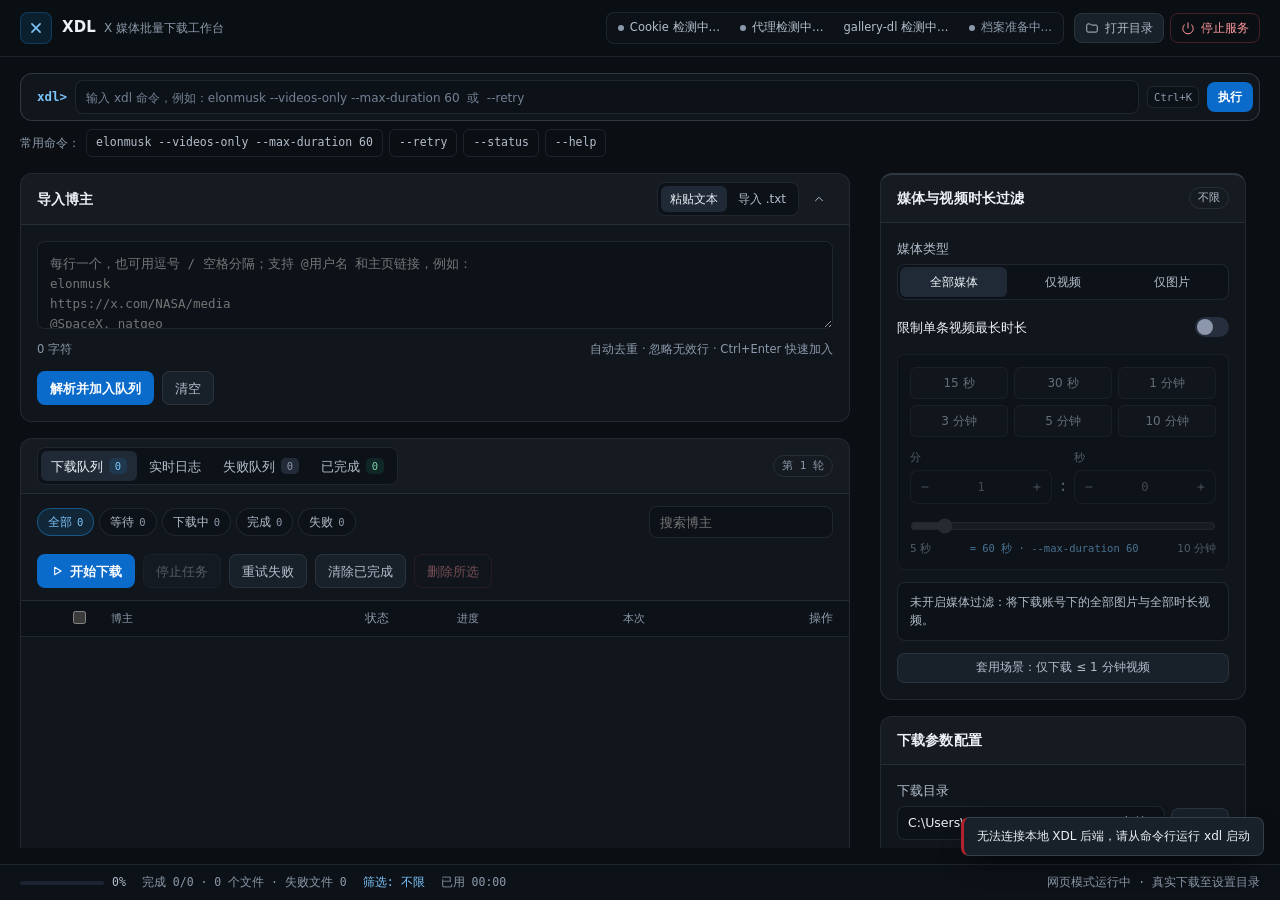
==== xdl-gui/index.html @ 2965a8b3 "feat: initial XDL CLI and responsive Web workspace with video duration filter" ====
<!doctype html>
<html lang="zh-CN">
<head>
<meta charset="utf-8">
<meta name="viewport" content="width=device-width, initial-scale=1, viewport-fit=cover">
<meta name="theme-color" content="#090b0f">
<title>XDL · X 媒体批量下载工作台</title>
<link rel="icon" href="data:image/svg+xml,%3Csvg xmlns='http://www.w3.org/2000/svg' viewBox='0 0 32 32'%3E%3Crect width='32' height='32' rx='7' fill='%23090b0f'/%3E%3Cpath d='M8 8l16 16M24 8L8 24' stroke='%231d9bf0' stroke-width='4' stroke-linecap='round'/%3E%3C/svg%3E">
<link rel="stylesheet" href="styles.css">
</head>
<body data-mobile-tab="queue">
<a class="skip-link" href="#workspace-main">跳到主工作区</a>

<div class="app" id="app">

  <!-- 1. Top Web App Bar -->
  <header class="topbar">
    <div class="tb-brand">
      <span class="appmark" aria-hidden="true">
        <svg viewBox="0 0 24 24" width="14" height="14"><path d="M5 5l14 14M19 5L5 19" stroke="currentColor" stroke-width="2.8" stroke-linecap="round"/></svg>
      </span>
      <div class="tb-titles">
        <span class="tb-title">XDL</span>
        <span class="tb-sub">X 媒体批量下载工作台</span>
      </div>
      <button class="urlchip" id="server-url-chip" type="button" title="点击复制访问地址">
        <span class="dot dot-ok" aria-hidden="true"></span>
        <span id="server-url-text">127.0.0.1:8765</span>
      </button>
    </div>

    <div class="tb-status">
      <div class="envchips" aria-label="运行环境状态">
        <span class="envchip" id="env-cookies"><i class="dot" aria-hidden="true"></i><span id="env-cookies-text">Cookie 检测中…</span></span>
        <span class="envchip" id="env-proxy"><i class="dot" aria-hidden="true"></i><span id="env-proxy-text">代理检测中…</span></span>
        <span class="envchip" id="env-gdl">gallery-dl 检测中…</span>
        <span class="envchip dim" id="env-store"><i class="dot" aria-hidden="true"></i><span id="env-store-text">档案准备中…</span></span>
        <button class="envchip envchip-filter hidden" id="env-filter" type="button" title="点击跳转到媒体与视频时长过滤设置">
          <svg viewBox="0 0 24 24" width="12" height="12" fill="none" stroke="currentColor" stroke-width="2" stroke-linecap="round" stroke-linejoin="round" aria-hidden="true"><polygon points="22 3 2 3 10 12.46 10 19 14 21 14 12.46 22 3"/></svg>
          <span id="env-filter-text"></span>
        </button>
      </div>
      <div class="tb-actions">
        <button class="btn ghost btn-sm" id="btn-open-root" type="button" title="在资源管理器中打开下载目录">
          <svg viewBox="0 0 24 24" width="14" height="14" fill="none" stroke="currentColor" stroke-width="1.7" stroke-linecap="round" stroke-linejoin="round" aria-hidden="true"><path d="M3 7a2 2 0 0 1 2-2h4l2 2h8a2 2 0 0 1 2 2v8a2 2 0 0 1-2 2H5a2 2 0 0 1-2-2z"/></svg>
          <span>打开目录</span>
        </button>
        <button class="btn danger-ghost btn-sm" id="btn-stop-service" type="button" title="安全停止本地 XDL 网页服务">
          <svg viewBox="0 0 24 24" width="14" height="14" fill="none" stroke="currentColor" stroke-width="1.7" stroke-linecap="round" aria-hidden="true"><path d="M12 3v9"/><path d="M18.4 6.6a9 9 0 1 1-12.8 0"/></svg>
          <span>停止服务</span>
        </button>
      </div>
    </div>
  </header>

  <!-- 2. Interactive Web CMD Command Bar -->
  <section class="cmdbar" aria-label="命令行控制台">
    <form class="cmdbar-form" id="cmd-form" autocomplete="off">
      <label class="cmd-prompt" for="cmd-input">xdl&gt;</label>
      <input
        id="cmd-input"
        type="text"
        spellcheck="false"
        placeholder="输入 xdl 命令，例如：elonmusk --videos-only --max-duration 60  或  --retry"
        aria-label="输入 xdl 命令（按 Ctrl+K 聚焦，上下方向键切换历史命令）"
      >
      <span class="cmd-kbd" aria-hidden="true">Ctrl+K</span>
      <button class="btn primary btn-sm" id="btn-cmd-run" type="submit">执行</button>
    </form>
    <div class="cmd-presets" aria-label="快捷命令">
      <span class="cmd-presets-label">常用命令：</span>
      <button class="cmd-chip" type="button" data-cmd="elonmusk --videos-only --max-duration 60">elonmusk --videos-only --max-duration 60</button>
      <button class="cmd-chip" type="button" data-cmd="--retry">--retry</button>
      <button class="cmd-chip" type="button" data-cmd="--status">--status</button>
      <button class="cmd-chip" type="button" data-cmd="--help">--help</button>
    </div>
  </section>

  <!-- 3. Main Responsive Workspace -->
  <main class="workspace" id="workspace-main">
    <div class="workspace-main">

      <!-- Batch Account Importer -->
      <section class="panel import-panel" aria-labelledby="import-title">
        <div class="panel-head">
          <h2 id="import-title">导入博主</h2>
          <div class="head-tools">
            <div class="tabs" role="tablist" aria-label="导入方式">
              <button class="tab active" id="tab-paste" role="tab" aria-selected="true" type="button">粘贴文本</button>
              <button class="tab" id="tab-file" role="tab" aria-selected="false" type="button">导入 .txt</button>
            </div>
            <button class="iconbtn" id="btn-import-toggle" type="button" aria-expanded="true" aria-controls="import-body" title="收起导入区" aria-label="收起导入区">
              <svg id="import-toggle-icon" viewBox="0 0 24 24" width="14" height="14" fill="none" stroke="currentColor" stroke-width="1.7" stroke-linecap="round" stroke-linejoin="round" aria-hidden="true"><path d="M6 15l6-6 6 6"/></svg>
            </button>
          </div>
        </div>

        <div id="import-body">
          <div class="tabpane" id="pane-paste">
            <textarea id="paste-input" rows="3" spellcheck="false"
              placeholder="每行一个，也可用逗号 / 空格分隔；支持 @用户名 和主页链接，例如：&#10;elonmusk&#10;https://x.com/NASA/media&#10;@SpaceX, natgeo"></textarea>
            <div class="paste-meta">
              <span id="char-count">0 字符</span>
              <span class="hint">自动去重 · 忽略无效行 · Ctrl+Enter 快速加入</span>
            </div>
            <div class="parse-stats hidden" id="parse-stats" aria-live="polite"></div>
            <div class="btnrow">
              <button class="btn primary" id="btn-add" type="button">解析并加入队列</button>
              <button class="btn ghost" id="btn-clear-input" type="button">清空</button>
            </div>
          </div>

          <div class="tabpane hidden" id="pane-file">
            <label class="dropzone" id="dropzone" for="file-input">
              <svg viewBox="0 0 24 24" width="18" height="18" fill="none" stroke="currentColor" stroke-width="1.5" stroke-linecap="round" stroke-linejoin="round" aria-hidden="true"><path d="M14 3H7a2 2 0 0 0-2 2v14a2 2 0 0 0 2 2h10a2 2 0 0 0 2-2V8z"/><path d="M14 3v5h5"/><path d="M12 17v-6"/><path d="M9.5 13.5L12 11l2.5 2.5"/></svg>
              <span class="dz-title">拖入 .txt 文件，或点击选择</span>
              <span class="dz-sub">每行一个用户名 / 主页链接 · UTF-8 编码</span>
            </label>
            <div class="parse-stats hidden" id="file-stats" aria-live="polite"></div>
          </div>
        </div>
      </section>

      <!-- 4-Tab Task Workspace -->
      <section class="panel workspace-panel" aria-labelledby="workspace-tabs-title">
        <div class="panel-head workspace-head">
          <h2 id="workspace-tabs-title" class="sr-only">任务工作区</h2>
          <div class="viewtabs" role="tablist" aria-label="任务视图">
            <button class="viewtab active" id="view-accounts" role="tab" aria-selected="true" aria-controls="accounts-view" tabindex="0" type="button">下载队列 <span class="count" id="queue-count">0</span></button>
            <button class="viewtab" id="view-logs" role="tab" aria-selected="false" aria-controls="logs-view" tabindex="-1" type="button">实时日志 <span class="log-live-dot hidden" id="log-live-dot" aria-hidden="true"></span></button>
            <button class="viewtab" id="view-failed" role="tab" aria-selected="false" aria-controls="failed-view" tabindex="-1" type="button">失败队列 <span class="count count-bad count-zero" id="failed-count">0</span></button>
            <button class="viewtab" id="view-done" role="tab" aria-selected="false" aria-controls="done-view" tabindex="-1" type="button">已完成 <span class="count count-ok" id="done-count">0</span></button>
          </div>
          <span class="tag tag-dim" id="round-tag">第 1 轮</span>
        </div>

        <div class="roundbar hidden" id="roundbar">
          <div class="rb-text">
            <span class="rb-title" id="rb-title">第 1 轮结束</span>
            <span class="rb-detail" id="rb-detail"></span>
          </div>
          <div class="rb-actions">
            <button class="btn primary btn-sm" id="btn-round-retry" type="button">
              <svg viewBox="0 0 24 24" width="13" height="13" fill="none" stroke="currentColor" stroke-width="1.8" stroke-linecap="round" stroke-linejoin="round" aria-hidden="true"><path d="M20 11a8 8 0 1 0-2.3 6.3"/><path d="M20 4v7h-7"/></svg>
              <span id="btn-round-retry-label">一键重试失败</span>
            </button>
            <button class="btn ghost btn-sm" id="btn-round-review" type="button">查看失败队列</button>
            <button class="iconbtn" id="btn-round-dismiss" type="button" aria-label="收起本轮总结">
              <svg viewBox="0 0 24 24" width="14" height="14" fill="none" stroke="currentColor" stroke-width="1.7" stroke-linecap="round" aria-hidden="true"><path d="M6 6l12 12M18 6L6 18"/></svg>
            </button>
          </div>
        </div>

        <!-- Tab 1: Download Queue -->
        <div id="accounts-view" class="tab-view" role="tabpanel" aria-labelledby="view-accounts">
          <div class="queue-toolbar">
            <div class="chips" role="group" aria-label="按状态筛选">
              <button class="chip active" data-filter="all" aria-pressed="true" type="button">全部 <b id="c-all">0</b></button>
              <button class="chip" data-filter="waiting" aria-pressed="false" type="button">等待 <b id="c-waiting">0</b></button>
              <button class="chip" data-filter="active" aria-pressed="false" type="button">下载中 <b id="c-active">0</b></button>
              <button class="chip" data-filter="done" aria-pressed="false" type="button">完成 <b id="c-done">0</b></button>
              <button class="chip" data-filter="failed" aria-pressed="false" type="button">失败 <b id="c-failed">0</b></button>
            </div>
            <input class="search" id="queue-search" type="search" placeholder="搜索博主" aria-label="搜索队列">
          </div>
          <div class="queue-actions">
            <button class="btn primary" id="btn-start" type="button">
              <svg id="btn-start-icon" viewBox="0 0 24 24" width="14" height="14" fill="none" stroke="currentColor" stroke-width="1.8" stroke-linecap="round" stroke-linejoin="round" aria-hidden="true"><path d="M8 5.5l11 6.5-11 6.5z"/></svg>
              <span id="btn-start-label">开始下载</span>
            </button>
            <button class="btn ghost" id="btn-stop-run" type="button" disabled>停止任务</button>
            <button class="btn ghost" id="btn-retry-all" type="button">重试失败</button>
            <button class="btn ghost" id="btn-clear-done" type="button">清除已完成</button>
            <button class="btn danger-ghost" id="btn-delete-selected" type="button" disabled>删除所选</button>
          </div>
          <div class="queue-scroll">
            <div class="qhead">
              <span class="qcell q-grip"></span>
              <span class="qcell q-check"><input type="checkbox" id="select-all" aria-label="全选当前列表"></span>
              <span class="qcell q-user"><button class="sortbtn" id="sort-user" type="button">博主 <span class="arrow" id="sort-user-arrow"></span></button></span>
              <span class="qcell q-status">状态</span>
              <span class="qcell q-progress"><button class="sortbtn" id="sort-progress" type="button">进度 <span class="arrow" id="sort-progress-arrow"></span></button></span>
              <span class="qcell q-files"><button class="sortbtn" id="sort-files" type="button" title="本次新增 / 本次跳过">本次 <span class="arrow" id="sort-files-arrow"></span></button></span>
              <span class="qcell q-ops">操作</span>
            </div>
            <div id="queue-list"></div>
            <div class="empty hidden" id="queue-empty">
              <p class="empty-title">队列为空</p>
              <p class="empty-sub">在上方输入 xdl 命令、粘贴用户名或导入 .txt 文件</p>
            </div>
          </div>
        </div>

        <!-- Tab 2: Real-Time Logs -->
        <div id="logs-view" class="tab-view hidden" role="tabpanel" aria-labelledby="view-logs">
          <div class="queue-toolbar">
            <div class="chips" role="group" aria-label="按日志级别筛选">
              <button class="chip active" data-log-level="all" aria-pressed="true" type="button">全部</button>
              <button class="chip" data-log-level="cmd" aria-pressed="false" type="button">命令</button>
              <button class="chip" data-log-level="ok" aria-pressed="false" type="button">成功</button>
              <button class="chip" data-log-level="skip" aria-pressed="false" type="button">跳过</button>
              <button class="chip" data-log-level="warn" aria-pressed="false" type="button">警告</button>
              <button class="chip" data-log-level="error" aria-pressed="false" type="button">错误</button>
            </div>
            <div class="log-filters-right">
              <select class="select-sm" id="log-user-filter" aria-label="按博主筛选日志">
                <option value="">全部账号</option>
              </select>
              <input class="search" id="log-search" type="search" placeholder="过滤日志关键字" aria-label="过滤日志">
            </div>
          </div>
          <div class="queue-actions log-actions">
            <label class="switch-inline" for="log-autoscroll">
              <input type="checkbox" id="log-autoscroll" checked>
              <span>自动滚动到底部</span>
            </label>
            <span class="log-counter" id="log-counter">0 条日志</span>
            <div class="log-actions-right">
              <button class="btn ghost btn-sm" id="btn-log-copy" type="button">复制日志</button>
              <button class="btn ghost btn-sm" id="btn-log-export" type="button">导出 .log</button>
              <button class="btn danger-ghost btn-sm" id="btn-log-clear" type="button">清空</button>
            </div>
          </div>
          <div class="log-terminal" id="log-terminal" role="log" aria-live="polite" aria-label="实时运行日志">
            <div class="empty" id="log-empty">
              <p class="empty-title">暂无运行日志</p>
              <p class="empty-sub">执行 xdl 命令或开始下载后，实时输出将在此滚动显示</p>
            </div>
          </div>
        </div>

        <!-- Tab 3: Failed Queue -->
        <div id="failed-view" class="tab-view hidden" role="tabpanel" aria-labelledby="view-failed">
          <div class="explain">
            <svg viewBox="0 0 24 24" width="14" height="14" fill="none" stroke="currentColor" stroke-width="1.6" stroke-linecap="round" stroke-linejoin="round" aria-hidden="true"><circle cx="12" cy="12" r="9"/><path d="M12 16v-5"/><path d="M12 8h.01"/></svg>
            <span>失败队列按「推文 + 媒体」逐条记录。重试只补采失败的那几条推文，已成功的媒体不会重复下载；账号级失败会整号重扫。</span>
          </div>
          <div class="queue-toolbar">
            <div class="chips" role="group" aria-label="按失败原因筛选">
              <button class="chip active" data-reason="all" aria-pressed="true" type="button">全部 <b id="f-all">0</b></button>
              <button class="chip" data-reason="timeout" aria-pressed="false" type="button">超时 <b id="f-timeout">0</b></button>
              <button class="chip" data-reason="network" aria-pressed="false" type="button">网络 <b id="f-network">0</b></button>
              <button class="chip" data-reason="forbidden" aria-pressed="false" type="button">权限 <b id="f-forbidden">0</b></button>
              <button class="chip" data-reason="exhausted" aria-pressed="false" type="button">不可重试 <b id="f-exhausted">0</b></button>
            </div>
            <input class="search" id="failed-search" type="search" placeholder="搜索文件 / 博主" aria-label="搜索失败文件">
          </div>
          <div class="queue-actions">
            <button class="btn primary" id="btn-failed-retry" type="button">
              <svg viewBox="0 0 24 24" width="14" height="14" fill="none" stroke="currentColor" stroke-width="1.8" stroke-linecap="round" stroke-linejoin="round" aria-hidden="true"><path d="M20 11a8 8 0 1 0-2.3 6.3"/><path d="M20 4v7h-7"/></svg>
              <span id="btn-failed-retry-label">重试全部失败</span>
            </button>
            <button class="btn ghost" id="btn-failed-retry-selected" type="button" disabled>重试所选</button>
            <button class="btn ghost" id="btn-failed-export" type="button">导出清单</button>
            <button class="btn danger-ghost" id="btn-failed-discard" type="button" disabled>放弃所选</button>
          </div>
          <div class="queue-scroll">
            <div class="fhead">
              <span class="fcell f-check"><input type="checkbox" id="failed-select-all" aria-label="全选失败文件"></span>
              <span class="fcell f-file"><button class="sortbtn" id="fsort-file" type="button">失败文件 <span class="arrow" id="fsort-file-arrow"></span></button></span>
              <span class="fcell f-reason"><button class="sortbtn" id="fsort-reason" type="button">原因 <span class="arrow" id="fsort-reason-arrow"></span></button></span>
              <span class="fcell f-tries"><button class="sortbtn" id="fsort-tries" type="button">已试 <span class="arrow" id="fsort-tries-arrow"></span></button></span>
              <span class="fcell f-state">状态</span>
              <span class="fcell f-ops">操作</span>
            </div>
            <div id="failed-list"></div>
            <div class="empty hidden" id="failed-empty">
              <p class="empty-title">没有失败文件</p>
              <p class="empty-sub">下载过程中出现的错误项会自动归类到这里</p>
            </div>
          </div>
        </div>

        <!-- Tab 4: Completed Media -->
        <div id="done-view" class="tab-view hidden" role="tabpanel" aria-labelledby="view-done">
          <div class="queue-toolbar">
            <div class="chips" role="group" aria-label="已完成筛选">
              <button class="chip active" data-done="all" aria-pressed="true" type="button">全部 <b id="d-all">0</b></button>
              <button class="chip" data-done="images" aria-pressed="false" type="button">图片 <b id="d-images">0</b></button>
              <button class="chip" data-done="videos" aria-pressed="false" type="button">视频 <b id="d-videos">0</b></button>
            </div>
            <input class="search" id="done-search" type="search" placeholder="搜索文件名 / 博主" aria-label="搜索已完成">
          </div>
          <div class="queue-actions">
            <button class="btn ghost" id="btn-done-export" type="button">导出 CSV</button>
            <button class="btn ghost" id="btn-done-refresh" type="button">
              <svg viewBox="0 0 24 24" width="14" height="14" fill="none" stroke="currentColor" stroke-width="1.8" stroke-linecap="round" stroke-linejoin="round" aria-hidden="true"><path d="M20 11a8 8 0 1 0-2.3 6.3"/><path d="M20 4v7h-7"/></svg>
              <span>刷新记录</span>
            </button>
          </div>
          <div class="queue-scroll">
            <div class="dhead">
              <span class="dcell"></span>
              <span class="dcell d-file">文件</span>
              <span class="dcell d-user">推文 ID</span>
              <span class="dcell d-size">大小</span>
              <span class="dcell d-time">下载时间</span>
              <span class="dcell d-ops">操作</span>
            </div>
            <div id="done-list"></div>
            <div class="empty hidden" id="done-empty">
              <p class="empty-title">还没有下载记录</p>
              <p class="empty-sub">下载完成的媒体会按博主分组列出，支持直接在线预览</p>
            </div>
            <div class="more-row hidden" id="done-more">
              <button class="btn ghost btn-sm" id="btn-done-more" type="button">加载更多</button>
              <span class="more-note" id="done-more-note"></span>
            </div>
          </div>
        </div>
      </section>
    </div>

    <!-- 4. Right Rail: Duration Filter + Settings + Folder Structure -->
    <aside class="workspace-side" id="workspace-side" aria-label="筛选与参数配置">

      <!-- NEW Card 1: Media & Video Duration Filter -->
      <section class="panel filter-panel" id="filter-panel" aria-labelledby="filter-title">
        <div class="panel-head">
          <h2 id="filter-title">媒体与视频时长过滤</h2>
          <span class="tag" id="filter-status-tag">不限</span>
        </div>
        <div class="panel-body">
          <div class="field">
            <span class="field-label">媒体类型</span>
            <div class="seg" role="group" aria-label="筛选下载的媒体类型">
              <button class="seg-btn active" type="button" data-media-type="all" aria-pressed="true">全部媒体</button>
              <button class="seg-btn" type="button" data-media-type="videos" aria-pressed="false">仅视频</button>
              <button class="seg-btn" type="button" data-media-type="images" aria-pressed="false">仅图片</button>
            </div>
          </div>

          <label class="switchrow" for="set-duration-enabled">
            <span>限制单条视频最长时长</span>
            <span class="switch"><input type="checkbox" id="set-duration-enabled"><i aria-hidden="true"></i></span>
          </label>

          <div class="duration-box" id="duration-controls">
            <div class="preset-grid" role="group" aria-label="快捷时长预设">
              <button class="preset-btn" type="button" data-duration-preset="15">15 秒</button>
              <button class="preset-btn" type="button" data-duration-preset="30">30 秒</button>
              <button class="preset-btn" type="button" data-duration-preset="60">1 分钟</button>
              <button class="preset-btn" type="button" data-duration-preset="180">3 分钟</button>
              <button class="preset-btn" type="button" data-duration-preset="300">5 分钟</button>
              <button class="preset-btn" type="button" data-duration-preset="600">10 分钟</button>
            </div>

            <div class="duration-inputs">
              <div class="dur-unit">
                <label for="dur-min">分</label>
                <div class="stepper">
                  <button type="button" data-dur-step="-1" data-dur-field="min" aria-label="减少分钟"><svg viewBox="0 0 24 24"><path d="M6 12h12"/></svg></button>
                  <input id="dur-min" type="number" min="0" max="120" step="1" value="1">
                  <button type="button" data-dur-step="1" data-dur-field="min" aria-label="增加分钟"><svg viewBox="0 0 24 24"><path d="M12 6v12M6 12h12"/></svg></button>
                </div>
              </div>
              <span class="dur-colon" aria-hidden="true">:</span>
              <div class="dur-unit">
                <label for="dur-sec">秒</label>
                <div class="stepper">
                  <button type="button" data-dur-step="-5" data-dur-field="sec" aria-label="减少秒数"><svg viewBox="0 0 24 24"><path d="M6 12h12"/></svg></button>
                  <input id="dur-sec" type="number" min="0" max="59" step="5" value="0">
                  <button type="button" data-dur-step="5" data-dur-field="sec" aria-label="增加秒数"><svg viewBox="0 0 24 24"><path d="M12 6v12M6 12h12"/></svg></button>
                </div>
              </div>
            </div>

            <div class="range-wrap">
              <input id="dur-slider" type="range" min="5" max="600" step="5" value="60" aria-label="视频最长时长滑块">
              <div class="range-meta">
                <span>5 秒</span>
                <span class="mono" id="dur-total-badge">= 60 秒 · --max-duration 60</span>
                <span>10 分钟</span>
              </div>
            </div>
          </div>

          <div class="rule-summary" id="filter-rule-summary" aria-live="polite"></div>

          <button class="btn ghost wide btn-sm" id="btn-preset-short-video" type="button">
            套用场景：仅下载 ≤ 1 分钟视频
          </button>
        </div>
      </section>

      <!-- Card 2: Download Parameters -->
      <section class="panel settings-panel" aria-labelledby="settings-title">
        <div class="panel-head">
          <h2 id="settings-title">下载参数配置</h2>
        </div>
        <div class="panel-body settings-body">
          <div class="field">
            <label for="set-output">下载目录</label>
            <div class="inputrow">
              <input id="set-output" type="text" spellcheck="false">
              <button class="btn ghost btn-sm" id="btn-browse-output" type="button">浏览…</button>
            </div>
          </div>

          <div class="field">
            <span class="field-label">Cookie 认证方式</span>
            <div class="seg" role="group" aria-label="Cookie 来源">
              <button class="seg-btn active" type="button" data-cookies-source="file" aria-pressed="true">cookies.txt</button>
              <button class="seg-btn" type="button" data-cookies-source="browser" aria-pressed="false">从浏览器读取</button>
            </div>
            <div id="cookies-file-box" class="cookies-box">
              <div class="inputrow">
                <input id="set-cookies" type="text" spellcheck="false" aria-label="Cookie 文件路径">
                <button class="btn ghost btn-sm" id="btn-browse-cookies" type="button">浏览…</button>
                <button class="btn ghost btn-sm" id="btn-upload-cookies" type="button" title="从当前浏览器选择并上传 cookies.txt">上传</button>
              </div>
              <p class="fieldnote">支持本地路径选择，也可从远程/手机浏览器上传 cookies.txt</p>
            </div>
            <div id="cookies-browser-box" class="cookies-box hidden">
              <select id="set-cookies-browser" aria-label="选择浏览器">
                <option value="chrome">Google Chrome</option>
                <option value="edge">Microsoft Edge</option>
                <option value="firefox">Mozilla Firefox</option>
                <option value="brave">Brave</option>
                <option value="opera">Opera</option>
                <option value="chromium">Chromium</option>
                <option value="safari">Safari</option>
              </select>
              <p class="fieldnote">等同 CLI 参数：--cookies-from-browser</p>
            </div>
          </div>

          <div class="field">
            <label for="set-proxy-mode">代理</label>
            <select id="set-proxy-mode">
              <option value="auto">自动（7890 在线时使用）</option>
              <option value="manual">手动指定</option>
              <option value="off">直连（不推荐）</option>
            </select>
            <input id="set-proxy-addr" type="text" spellcheck="false" aria-label="代理地址">
          </div>

          <label class="switchrow" for="set-incremental">
            <span>增量下载（跳过已下载）</span>
            <span class="switch"><input type="checkbox" id="set-incremental" checked><i aria-hidden="true"></i></span>
          </label>
          <p class="fieldnote">按推文 ID + 媒体序号记录；重复运行仅抓取新增内容</p>

          <div class="field">
            <label for="set-stop-after-skips">连续跳过多少条后停止</label>
            <div class="stepper">
              <button type="button" data-step="-5" data-for="set-stop-after-skips" aria-label="减少"><svg viewBox="0 0 24 24"><path d="M6 12h12"/></svg></button>
              <input id="set-stop-after-skips" type="number" min="0" max="500" step="5" value="20">
              <button type="button" data-step="5" data-for="set-stop-after-skips" aria-label="增加"><svg viewBox="0 0 24 24"><path d="M12 6v12M6 12h12"/></svg></button>
            </div>
            <p class="fieldnote">0 = 完整扫描不提前停止；旧账号首次抓取建议设为 0</p>
          </div>

          <div class="field-row">
            <div class="field">
              <label for="set-limit">每个账号最近 N 条</label>
              <div class="stepper">
                <button type="button" data-step="-10" data-for="set-limit" aria-label="减少"><svg viewBox="0 0 24 24"><path d="M6 12h12"/></svg></button>
                <input id="set-limit" type="number" min="0" max="10000" step="10" value="0">
                <button type="button" data-step="10" data-for="set-limit" aria-label="增加"><svg viewBox="0 0 24 24"><path d="M12 6v12M6 12h12"/></svg></button>
              </div>
              <p class="fieldnote">0 = 全部</p>
            </div>
            <div class="field">
              <label for="set-concurrency">同时下载账号数</label>
              <div class="stepper">
                <button type="button" data-step="-1" data-for="set-concurrency" aria-label="减少"><svg viewBox="0 0 24 24"><path d="M6 12h12"/></svg></button>
                <input id="set-concurrency" type="number" min="1" max="5" step="1" value="2">
                <button type="button" data-step="1" data-for="set-concurrency" aria-label="增加"><svg viewBox="0 0 24 24"><path d="M12 6v12M6 12h12"/></svg></button>
              </div>
              <p class="fieldnote">1–5 个</p>
            </div>
          </div>

          <label class="switchrow" for="set-media-only">
            <span>只抓取含媒体的推文页面</span>
            <span class="switch"><input type="checkbox" id="set-media-only" checked><i aria-hidden="true"></i></span>
          </label>

          <div class="field">
            <label for="set-max-retries">每个文件最多重试</label>
            <div class="stepper">
              <button type="button" data-step="-1" data-for="set-max-retries" aria-label="减少"><svg viewBox="0 0 24 24"><path d="M6 12h12"/></svg></button>
              <input id="set-max-retries" type="number" min="1" max="5" step="1" value="3">
              <button type="button" data-step="1" data-for="set-max-retries" aria-label="增加"><svg viewBox="0 0 24 24"><path d="M12 6v12M6 12h12"/></svg></button>
            </div>
            <p class="fieldnote">达到上限后停止自动重试</p>
          </div>

          <label class="switchrow" for="set-auto-retry">
            <span>轮次结束后自动重试失败</span>
            <span class="switch"><input type="checkbox" id="set-auto-retry"><i aria-hidden="true"></i></span>
          </label>

          <details class="cmd-preview" open>
            <summary>等效 CMD 命令行预览</summary>
            <code id="cmd-preview-text"></code>
            <div class="cmd-preview-actions">
              <button class="btn ghost btn-sm" id="btn-copy-cmd" type="button">
                <svg id="copy-cmd-icon" viewBox="0 0 24 24" width="13" height="13" fill="none" stroke="currentColor" stroke-width="1.8" stroke-linecap="round" stroke-linejoin="round" aria-hidden="true"><rect x="9" y="9" width="13" height="13" rx="2"/><path d="M5 15H4a2 2 0 0 1-2-2V4a2 2 0 0 1 2-2h9a2 2 0 0 1 2 2v1"/></svg>
                <span id="copy-cmd-label">复制命令</span>
              </button>
              <button class="btn ghost btn-sm" id="btn-fill-cmd" type="button">填入命令栏</button>
            </div>
          </details>

          <button class="btn ghost wide btn-sm" id="btn-reset-settings" type="button">恢复默认设置</button>
        </div>
      </section>

      <!-- Card 3: Save Structure -->
      <section class="panel tree-panel" aria-labelledby="tree-title">
        <div class="panel-head">
          <h2 id="tree-title">保存结构</h2>
          <span class="tag tag-dim" id="tree-mode-tag">按用户名分</span>
        </div>
        <div class="panel-body tree-body">
          <div class="seg" role="group" aria-label="文件夹结构">
            <button class="seg-btn active" id="layout-per-user" type="button" aria-pressed="true">每个用户一个文件夹</button>
            <button class="seg-btn" id="layout-flat" type="button" aria-pressed="false">全部同一文件夹</button>
          </div>
          <div class="tree-scroll" id="folder-tree" aria-live="polite"></div>
          <p class="tree-note" id="tree-note"></p>
        </div>
      </section>

    </aside>
  </main>

  <!-- 5. Global Status Bar -->
  <footer class="statusbar">
    <div class="sb-progress">
      <div class="sb-track"><div class="sb-fill" id="overall-fill"></div></div>
      <span id="overall-pct">0%</span>
    </div>
    <span class="sb-stats" id="sb-stats">完成 0/0 · 0 个文件 · 失败文件 0</span>
    <span class="sb-filter" id="sb-filter">筛选: 不限</span>
    <span class="sb-time" id="sb-time">已用 00:00</span>
    <span class="sb-note" id="sb-note">网页模式运行中 · 真实下载至设置目录</span>
  </footer>
</div>

<!-- 6. Mobile Bottom Navigation (<= 900px) -->
<nav class="mobile-nav" id="mobile-nav" aria-label="移动端主导航">
  <button class="mob-btn active" type="button" data-mobile-tab="queue" aria-pressed="true">
    <svg viewBox="0 0 24 24" width="18" height="18" fill="none" stroke="currentColor" stroke-width="1.7" stroke-linecap="round" stroke-linejoin="round" aria-hidden="true"><path d="M8 6h13M8 12h13M8 18h13M3 6h.01M3 12h.01M3 18h.01"/></svg>
    <span>队列</span>
    <span class="mob-badge hidden" id="mob-queue-badge">0</span>
  </button>
  <button class="mob-btn" type="button" data-mobile-tab="logs" aria-pressed="false">
    <svg viewBox="0 0 24 24" width="18" height="18" fill="none" stroke="currentColor" stroke-width="1.7" stroke-linecap="round" stroke-linejoin="round" aria-hidden="true"><polyline points="4 17 10 11 4 5"/><line x1="12" y1="19" x2="20" y2="19"/></svg>
    <span>日志</span>
    <span class="mob-dot hidden" id="mob-log-dot"></span>
  </button>
  <button class="mob-btn" type="button" data-mobile-tab="settings" aria-pressed="false">
    <svg viewBox="0 0 24 24" width="18" height="18" fill="none" stroke="currentColor" stroke-width="1.7" stroke-linecap="round" stroke-linejoin="round" aria-hidden="true"><polygon points="22 3 2 3 10 12.46 10 19 14 21 14 12.46 22 3"/></svg>
    <span>过滤/设置</span>
    <span class="mob-dot hidden" id="mob-filter-dot"></span>
  </button>
  <button class="mob-btn" type="button" data-mobile-tab="done" aria-pressed="false">
    <svg viewBox="0 0 24 24" width="18" height="18" fill="none" stroke="currentColor" stroke-width="1.7" stroke-linecap="round" stroke-linejoin="round" aria-hidden="true"><path d="M22 11.08V12a10 10 0 1 1-5.93-9.14"/><polyline points="22 4 12 14.01 9 11.01"/></svg>
    <span>已完成</span>
    <span class="mob-badge hidden" id="mob-done-badge">0</span>
  </button>
</nav>

<div class="toasts" id="toasts" aria-live="polite"></div>

<!-- Stop Service Modal -->
<div class="modal-backdrop hidden" id="close-modal">
  <div class="modal" role="dialog" aria-modal="true" aria-labelledby="close-modal-title">
    <h3 id="close-modal-title">停止 XDL 网页服务</h3>
    <p id="close-modal-text">停止后本地下载服务将退出。确定停止？</p>
    <ul class="tasklist" id="close-modal-tasks" hidden></ul>
    <div class="modal-alert hidden" id="close-modal-alert">
      <svg viewBox="0 0 24 24" width="15" height="15" fill="none" stroke="currentColor" stroke-width="1.6" stroke-linecap="round" stroke-linejoin="round" aria-hidden="true"><path d="M12 9v4"/><path d="M12 17h.01"/><path d="M10.3 3.9L2.4 17a2 2 0 0 0 1.7 3h15.8a2 2 0 0 0 1.7-3L13.7 3.9a2 2 0 0 0-3.4 0z"/></svg>
      <span id="close-modal-alert-text"></span>
    </div>
    <div class="modal-actions">
      <button class="btn ghost" id="btn-modal-cancel" type="button">取消</button>
      <button class="btn primary" id="btn-modal-ok" type="button">停止服务</button>
    </div>
  </div>
</div>

<!-- Media Lightbox Preview Modal -->
<div class="modal-backdrop hidden" id="media-modal">
  <div class="modal media-modal-card" role="dialog" aria-modal="true" aria-labelledby="media-modal-title">
    <div class="media-modal-head">
      <div class="media-modal-meta">
        <h3 id="media-modal-title">媒体预览</h3>
        <span id="media-modal-sub" class="media-modal-sub"></span>
      </div>
      <button class="iconbtn" id="media-modal-close" type="button" aria-label="关闭媒体预览">
        <svg viewBox="0 0 24 24" width="16" height="16" fill="none" stroke="currentColor" stroke-width="1.7" stroke-linecap="round"><path d="M6 6l12 12M18 6L6 18"/></svg>
      </button>
    </div>
    <div class="media-stage" id="media-stage"></div>
    <div class="media-modal-actions">
      <button class="btn ghost btn-sm" id="media-modal-tweet" type="button">打开原推文</button>
      <a class="btn primary btn-sm" id="media-modal-download" href="#" download>下载文件</a>
    </div>
  </div>
</div>

<input type="file" id="file-input" accept=".txt,text/plain" hidden>
<input type="file" id="cookies-upload-input" accept=".txt,text/plain" hidden>

<div class="drawer-backdrop hidden" id="drawer-backdrop"></div>
<aside class="drawer hidden" id="drawer" role="dialog" aria-modal="true" aria-labelledby="drawer-title">
  <div class="drawer-head">
    <h3 id="drawer-title">@user</h3>
    <button class="iconbtn" id="drawer-close" type="button" aria-label="关闭详情">
      <svg viewBox="0 0 24 24" width="14" height="14" fill="none" stroke="currentColor" stroke-width="1.7" stroke-linecap="round"><path d="M6 6l12 12M18 6L6 18"/></svg>
    </button>
  </div>
  <div class="drawer-body" id="drawer-body"></div>
</aside>

<script src="app.js"></script>
</body>
</html>
---- xdl-gui/styles.css ----
/* XDL Web Workspace —— Technical Dark Craft Stylesheet (Zero Violet, Equal Edges) */

:root {
  color-scheme: dark;
  --bg: #0b0f14;
  --surface: #11161d;
  --surface-2: #0d1218;
  --raise: #18202a;
  --raise-2: #202a36;
  --line: rgba(148, 163, 184, 0.14);
  --line-2: rgba(148, 163, 184, 0.24);
  --line-soft: rgba(148, 163, 184, 0.08);

  --text: #edf2f7;
  --text-2: #b3becb;
  --muted: #8c99aa;
  --faint: #748195;

  --accent: #0b6bcb;
  --accent-hover: #095faf;
  --accent-ink: #7cc4fa;
  --accent-soft: rgba(29, 155, 240, 0.12);
  --focus: #8bc5ff;

  --ok: #34d399;
  --ok-ink: #7dd3a8;
  --ok-soft: rgba(52, 211, 153, 0.10);

  --warn: #d29922;
  --warn-ink: #f3ca75;
  --warn-soft: rgba(210, 153, 34, 0.12);

  --bad: #b4232d;
  --bad-ink: #ff989d;
  --bad-soft: rgba(239, 96, 103, 0.10);

  --mono: "Cascadia Code", "JetBrains Mono", "SF Mono", Consolas, ui-monospace, monospace;
  --sans: "Segoe UI Variable Text", "Segoe UI", "PingFang SC", "Microsoft YaHei", system-ui, sans-serif;

  --space-1: 4px;
  --space-2: 8px;
  --space-3: 12px;
  --space-4: 16px;
  --space-5: 20px;
  --space-6: 24px;
  --r-panel: 12px;
  --r-control: 8px;
  --r-small: 6px;
  --control-h: 34px;
  --ease: cubic-bezier(0.2, 0.8, 0.2, 1);
  --wrap-max: 1680px;
  --gut: 20px;
  --nav-h: 56px;
}

::selection { background: rgba(64, 156, 255, 0.28); color: var(--text); }

* { box-sizing: border-box; }

* {
  scrollbar-width: thin;
  scrollbar-color: #252c3b transparent;
}

::-webkit-scrollbar { width: 9px; height: 9px; }
::-webkit-scrollbar-track { background: transparent; }
::-webkit-scrollbar-thumb {
  background: #252c3b;
  border-radius: 8px;
  border: 2px solid transparent;
  background-clip: padding-box;
}
::-webkit-scrollbar-thumb:hover { background: #364055; background-clip: padding-box; }

html, body {
  margin: 0;
  padding: 0;
  background: var(--bg);
  color: var(--text);
  font-family: var(--sans);
  font-size: 13px;
  line-height: 1.55;
  -webkit-font-smoothing: antialiased;
  overflow-x: clip;
}

button { font: inherit; color: inherit; background: none; border: 0; cursor: pointer; }
input, select, textarea { font: inherit; color: inherit; }
a { color: inherit; text-decoration: none; }

.hidden { display: none !important; }
[hidden] { display: none !important; }

.sr-only {
  position: absolute;
  width: 1px;
  height: 1px;
  padding: 0;
  margin: -1px;
  overflow: hidden;
  clip: rect(0, 0, 0, 0);
  white-space: nowrap;
  border: 0;
}

.mono { font-family: var(--mono); font-variant-numeric: tabular-nums; }

:focus-visible {
  outline: 2px solid var(--focus);
  outline-offset: 2px;
  border-radius: var(--r-small);
}

.skip-link {
  position: fixed;
  left: -9999px;
  top: 8px;
  z-index: 100;
  padding: 8px 14px;
  background: var(--accent);
  color: #fff;
  font-weight: 600;
  border-radius: var(--r-control);
}

.skip-link:focus { left: 12px; }

/* ---------- app shell ---------- */

.app {
  min-height: 100dvh;
  display: flex;
  flex-direction: column;
  background: var(--bg);
}

/* ---------- top bar ---------- */

.topbar {
  position: sticky;
  top: 0;
  z-index: 30;
  background: rgba(11, 15, 20, 0.96);
  border-bottom: 1px solid var(--line);
  padding: var(--space-3) max(var(--gut), calc((100% - var(--wrap-max)) / 2 + var(--gut)));
  display: flex;
  align-items: center;
  justify-content: space-between;
  gap: var(--space-4);
  flex-wrap: wrap;
}

.tb-brand {
  display: flex;
  align-items: center;
  gap: 10px;
  min-width: 0;
}

.appmark {
  display: grid;
  place-items: center;
  width: 32px;
  height: 32px;
  border-radius: var(--r-control);
  color: var(--accent-ink);
  background: var(--accent-soft);
  border: 1px solid rgba(29, 155, 240, 0.24);
  flex: none;
}

.tb-titles {
  display: flex;
  align-items: baseline;
  gap: 8px;
  min-width: 0;
}

.tb-title {
  font-size: 15px;
  font-weight: 650;
  letter-spacing: 0.01em;
  color: var(--text);
}

.tb-sub {
  font-size: 12px;
  color: var(--muted);
  white-space: nowrap;
}

.urlchip {
  display: inline-flex;
  align-items: center;
  gap: 6px;
  height: 30px;
  padding: 0 var(--space-3);
  border-radius: var(--r-control);
  border: 1px solid var(--line);
  background: var(--surface-2);
  font-family: var(--mono);
  font-size: 11.5px;
  color: var(--text-2);
  transition: border-color 0.15s var(--ease), background 0.15s var(--ease);
}

.urlchip:hover { border-color: var(--line-2); background: var(--raise); color: var(--text); }

.tb-status {
  display: flex;
  align-items: center;
  gap: 10px;
  flex-wrap: wrap;
  min-width: 0;
}

.envchips {
  display: flex;
  align-items: center;
  gap: var(--space-1);
  flex-wrap: wrap;
  padding: 3px;
  border: 1px solid var(--line);
  border-radius: var(--r-control);
  background: var(--surface-2);
}

.envchip {
  display: inline-flex;
  align-items: center;
  gap: 6px;
  min-height: 24px;
  font-size: 11.5px;
  color: var(--text-2);
  border: 1px solid transparent;
  border-radius: var(--r-small);
  padding: 2px 7px;
  background: transparent;
  white-space: nowrap;
}

.envchip.dim { color: var(--muted); border-style: dashed; }

.envchip-filter {
  color: var(--accent-ink);
  border-color: rgba(29, 155, 240, 0.4);
  background: var(--accent-soft);
  font-weight: 500;
  transition: background 0.15s var(--ease), transform 0.15s var(--ease);
}

.envchip-filter:hover { background: rgba(29, 155, 240, 0.18); }

.tb-actions {
  display: flex;
  align-items: center;
  gap: 6px;
}

.dot {
  width: 6px;
  height: 6px;
  border-radius: 50%;
  display: inline-block;
  flex: none;
  background: var(--muted);
}

.dot-ok { background: var(--ok); }
.dot-bad { background: var(--bad); }
.dot-warn { background: var(--warn); }

/* ---------- interactive web CMD bar ---------- */

.cmdbar {
  width: 100%;
  max-width: var(--wrap-max);
  margin: 0 auto;
  padding: var(--space-4) var(--gut) 0;
  display: flex;
  flex-direction: column;
  gap: var(--space-2);
}

.cmdbar-form {
  display: flex;
  align-items: center;
  gap: var(--space-2);
  background: var(--surface);
  border: 1px solid var(--line-2);
  border-radius: var(--r-panel);
  padding: 6px 6px 6px var(--space-4);
  transition: border-color 0.15s var(--ease), box-shadow 0.15s var(--ease);
}

.cmdbar-form:focus-within {
  border-color: var(--focus);
  box-shadow: 0 0 0 3px var(--accent-soft);
}

.cmd-prompt {
  font-family: var(--mono);
  font-size: 12.5px;
  font-weight: 600;
  color: var(--accent-ink);
  user-select: none;
  flex: none;
}

.cmdbar-form input {
  flex: 1;
  min-width: 0;
  height: 32px;
  border: 0;
  background: transparent;
  font-family: var(--mono);
  font-size: 12.5px;
  color: var(--text);
}

.cmdbar-form input:focus { outline: none; }
.cmdbar-form input::placeholder { color: var(--faint); font-family: var(--sans); font-size: 12px; }

.cmd-kbd {
  font-family: var(--mono);
  font-size: 10.5px;
  color: var(--muted);
  border: 1px solid var(--line);
  background: var(--surface-2);
  border-radius: var(--r-small);
  padding: 2px 6px;
  flex: none;
}

.cmd-presets {
  display: flex;
  align-items: center;
  gap: 6px;
  flex-wrap: wrap;
}

.cmd-presets-label {
  font-size: 12px;
  color: var(--muted);
}

.cmd-chip {
  font-family: var(--mono);
  font-size: 11.5px;
  color: var(--text-2);
  background: transparent;
  border: 1px solid var(--line);
  border-radius: var(--r-small);
  padding: 4px 9px;
  transition: border-color 0.15s var(--ease), background 0.15s var(--ease), color 0.15s var(--ease);
}

.cmd-chip:hover {
  border-color: var(--line-2);
  background: var(--raise);
  color: var(--text);
}

/* ---------- main workspace grid ---------- */

.workspace {
  flex: 1;
  width: 100%;
  max-width: var(--wrap-max);
  margin: 0 auto;
  padding: var(--space-4) var(--gut) var(--space-5);
  display: grid;
  grid-template-columns: minmax(0, 1fr) 380px;
  gap: var(--space-4);
  align-items: start;
}

.workspace-main {
  display: flex;
  flex-direction: column;
  gap: var(--space-4);
  min-width: 0;
}

.workspace-side {
  display: flex;
  flex-direction: column;
  gap: var(--space-4);
  min-width: 0;
}

@media (min-width: 901px) {
  html, body { height: 100%; overflow: hidden; }
  .app { height: 100dvh; min-height: 0; }
  .topbar, .cmdbar, .statusbar { position: relative; flex: none; }
  .workspace {
    min-height: 0;
    overflow: hidden;
    padding-bottom: var(--space-4);
    align-items: stretch;
  }
  .workspace-main, .workspace-side {
    min-height: 0;
    overflow-y: auto;
    overscroll-behavior: contain;
    scrollbar-gutter: stable;
    padding-right: var(--space-1);
    align-content: start;
  }
  .workspace-main > *, .workspace-side > * { flex: none; }
}

/* ---------- panels ---------- */

.panel {
  background: var(--surface);
  border: 1px solid var(--line);
  border-radius: var(--r-panel);
  overflow: hidden;
  min-width: 0;
}

.panel-head {
  display: flex;
  align-items: center;
  justify-content: space-between;
  gap: var(--space-3);
  min-height: 48px;
  padding: var(--space-2) var(--space-4);
  border-bottom: 1px solid var(--line);
  background: rgba(255, 255, 255, 0.018);
}

.panel-head h2 {
  margin: 0;
  font-size: 13.5px;
  font-weight: 650;
  letter-spacing: 0.01em;
  color: var(--text);
}

.panel-body {
  padding: var(--space-4);
  display: flex;
  flex-direction: column;
  gap: var(--space-3);
}

.head-tools { display: flex; align-items: center; gap: 6px; }

.import-panel.is-collapsed #import-body { display: none; }
.import-panel.is-collapsed .tabs { display: none; }
.import-panel.is-collapsed #import-toggle-icon { transform: rotate(180deg); }
#import-toggle-icon { transition: transform 0.16s var(--ease); }

/* ---------- buttons & controls ---------- */

.btn {
  display: inline-flex;
  align-items: center;
  justify-content: center;
  gap: 6px;
  height: var(--control-h);
  padding: 0 var(--space-3);
  border-radius: var(--r-control);
  font-size: 12.5px;
  font-weight: 500;
  border: 1px solid transparent;
  white-space: nowrap;
  transition: transform 0.12s var(--ease), background 0.15s var(--ease), border-color 0.15s var(--ease), color 0.15s var(--ease);
}

.btn:hover:not(:disabled) { transform: none; }
.btn:active:not(:disabled) { transform: scale(0.985); }
.btn:disabled { opacity: 0.42; cursor: not-allowed; }

.btn-sm { height: 30px; padding: 0 10px; font-size: 12px; }
.wide { width: 100%; }

.btn.primary {
  background: var(--accent);
  color: #fff;
  font-weight: 600;
}

.btn.primary:hover:not(:disabled) { background: var(--accent-hover); }

.btn.ghost {
  background: var(--raise);
  border-color: var(--line);
  color: var(--text-2);
}

.btn.ghost:hover:not(:disabled) {
  background: var(--raise-2);
  border-color: var(--line-2);
  color: var(--text);
}

.btn.danger {
  background: var(--bad);
  color: #fff;
  font-weight: 600;
}

.btn.danger-ghost {
  background: transparent;
  border-color: rgba(248, 81, 73, 0.25);
  color: var(--bad-ink);
}

.btn.danger-ghost:hover:not(:disabled) {
  background: var(--bad-soft);
  border-color: rgba(248, 81, 73, 0.45);
}

.iconbtn {
  width: 28px;
  height: 28px;
  display: grid;
  place-items: center;
  border-radius: var(--r-small);
  color: var(--text-2);
  transition: background 0.14s var(--ease), color 0.14s var(--ease);
}

.iconbtn:hover:not(:disabled) { background: var(--raise-2); color: var(--text); }
.iconbtn.danger:hover:not(:disabled) { background: var(--bad-soft); color: var(--bad-ink); }
.iconbtn:disabled { opacity: 0.35; cursor: not-allowed; }

/* ---------- tags & counts ---------- */

.tag {
  font-size: 11px;
  line-height: 18px;
  padding: 1px 8px;
  border-radius: 20px;
  border: 1px solid var(--line);
  color: var(--text-2);
  white-space: nowrap;
}

.tag-accent {
  color: var(--accent-ink);
  border-color: rgba(29, 155, 240, 0.38);
  background: var(--accent-soft);
}

.tag-dim { color: var(--muted); font-family: var(--mono); }

.count {
  font-family: var(--mono);
  font-size: 10.5px;
  font-variant-numeric: tabular-nums;
  color: var(--text-2);
  background: #232a38;
  padding: 0 5px;
  line-height: 16px;
  min-width: 18px;
  text-align: center;
  border-radius: 5px;
}

.count-bad { color: var(--bad-ink); background: var(--bad-soft); }
.count-ok { color: var(--ok-ink); background: var(--ok-soft); }
.count-zero { color: var(--muted); background: #232a38; }

/* ---------- importer ---------- */

.tabs {
  display: flex;
  gap: 2px;
  background: var(--surface-2);
  border: 1px solid var(--line);
  border-radius: var(--r-control);
  padding: 3px;
}

.tab {
  font-size: 12px;
  color: var(--text-2);
  padding: 4px 9px;
  border-radius: var(--r-small);
  transition: background 0.14s var(--ease), color 0.14s var(--ease);
}

.tab:hover { color: var(--text); }
.tab.active { background: var(--raise-2); color: var(--text); font-weight: 500; }

.tabpane { padding: var(--space-4); display: flex; flex-direction: column; gap: var(--space-3); }

textarea#paste-input {
  width: 100%;
  min-height: 88px;
  resize: vertical;
  background: var(--surface-2);
  border: 1px solid var(--line);
  border-radius: var(--r-control);
  padding: var(--space-3);
  font-family: var(--mono);
  font-size: 12.5px;
  line-height: 1.6;
  color: var(--text);
}

textarea#paste-input:focus { outline: none; border-color: var(--focus); box-shadow: 0 0 0 3px var(--accent-soft); }

.paste-meta {
  display: flex;
  justify-content: space-between;
  gap: var(--space-2);
  font-size: 11.5px;
  line-height: 1.55;
  color: var(--muted);
  flex-wrap: wrap;
}

.parse-stats {
  display: flex;
  gap: 10px;
  flex-wrap: wrap;
  font-size: 11.5px;
  padding: 6px 10px;
  background: var(--surface-2);
  border: 1px solid var(--line);
  border-radius: var(--r-control);
}

.parse-stats .ps-new { color: var(--ok-ink); }
.parse-stats .ps-dup { color: var(--warn-ink); }
.parse-stats .ps-bad { color: var(--bad-ink); }

.btnrow { display: flex; gap: 8px; flex-wrap: wrap; }

.dropzone {
  display: flex;
  flex-direction: column;
  align-items: center;
  justify-content: center;
  gap: 5px;
  min-height: 102px;
  padding: 16px;
  border: 1.5px dashed var(--line-2);
  border-radius: var(--r-control);
  background: var(--surface-2);
  color: var(--text-2);
  text-align: center;
  cursor: pointer;
  transition: border-color 0.15s var(--ease), background 0.15s var(--ease);
}

.dropzone:hover, .dropzone.dragover {
  border-color: var(--accent);
  background: rgba(29, 155, 240, 0.06);
}

.dz-title { font-size: 12.5px; font-weight: 500; color: var(--text); }
.dz-sub { font-size: 11px; color: var(--muted); }

/* ---------- workspace tabs ---------- */

.workspace-head { flex-wrap: wrap; }

.viewtabs {
  display: flex;
  gap: 2px;
  align-items: center;
  background: var(--surface-2);
  border: 1px solid var(--line);
  border-radius: var(--r-control);
  padding: 3px;
  overflow-x: auto;
  max-width: 100%;
}

.viewtab {
  display: inline-flex;
  align-items: center;
  gap: 6px;
  color: var(--text-2);
  font-size: 12.5px;
  height: 30px;
  padding: 0 10px;
  border-radius: var(--r-small);
  white-space: nowrap;
  transition: background 0.14s var(--ease), color 0.14s var(--ease);
}

.viewtab:hover { color: var(--text); }
.viewtab.active {
  color: var(--text);
  background: var(--raise-2);
  font-weight: 500;
}

.viewtab.active .count { background: var(--accent-soft); color: var(--accent-ink); }
.viewtab.active .count-bad { background: var(--bad-soft); color: var(--bad-ink); }
.viewtab.active .count-ok { background: var(--ok-soft); color: var(--ok-ink); }

.log-live-dot {
  width: 6px;
  height: 6px;
  border-radius: 50%;
  background: var(--ok);
}

.tab-view {
  display: flex;
  flex-direction: column;
  min-width: 0;
}

/* ---------- round summary ---------- */

.roundbar {
  display: flex;
  align-items: center;
  justify-content: space-between;
  gap: var(--space-3);
  flex-wrap: wrap;
  margin: var(--space-3) var(--space-4) 0;
  padding: 10px var(--space-3);
  border: 1px solid rgba(210, 153, 34, 0.28);
  border-radius: var(--r-control);
  background: var(--warn-soft);
}

.roundbar.is-clean {
  border-color: rgba(63, 185, 80, 0.25);
  background: var(--ok-soft);
}

.rb-text { display: flex; flex-direction: column; gap: 1px; min-width: 0; }
.rb-title { font-size: 12px; font-weight: 600; color: var(--text); }
.rb-detail { font-size: 11.5px; color: var(--text-2); font-variant-numeric: tabular-nums; }
.rb-actions { display: flex; align-items: center; gap: 6px; flex-wrap: wrap; }

/* ---------- toolbars & chips ---------- */

.queue-toolbar {
  display: flex;
  align-items: center;
  justify-content: space-between;
  gap: var(--space-2);
  flex-wrap: wrap;
  padding: var(--space-3) var(--space-4) var(--space-2);
}

.chips {
  display: flex;
  gap: 5px;
  flex-wrap: wrap;
}

.chip {
  display: inline-flex;
  align-items: center;
  gap: 5px;
  height: 28px;
  padding: 0 10px;
  border-radius: 20px;
  font-size: 12px;
  color: var(--text-2);
  background: var(--surface-2);
  border: 1px solid var(--line);
  transition: background 0.14s var(--ease), border-color 0.14s var(--ease), color 0.14s var(--ease);
}

.chip b { font-family: var(--mono); font-weight: 500; font-size: 10.5px; color: var(--muted); }
.chip:hover { border-color: var(--line-2); color: var(--text); }
.chip.active { background: var(--accent-soft); border-color: rgba(29, 155, 240, 0.42); color: var(--accent-ink); }
.chip.active b { color: var(--accent-ink); }

.search {
  height: 32px;
  width: 184px;
  max-width: 100%;
  padding: 0 10px;
  background: var(--surface-2);
  border: 1px solid var(--line);
  border-radius: var(--r-control);
  font-size: 12.5px;
  color: var(--text);
}

.search:focus { outline: none; border-color: var(--focus); box-shadow: 0 0 0 3px var(--accent-soft); }

.queue-actions {
  display: flex;
  align-items: center;
  gap: var(--space-2);
  flex-wrap: wrap;
  padding: var(--space-2) var(--space-4) var(--space-3);
  border-bottom: 1px solid var(--line);
}

/* ---------- queue, failed, done lists ---------- */

.queue-scroll {
  min-height: 300px;
  max-height: 58vh;
  overflow: auto;
}

.qhead, .qrow {
  display: grid;
  grid-template-columns: 20px 24px minmax(150px, 1.45fr) 74px minmax(115px, 0.9fr) 118px 86px;
  align-items: center;
  gap: var(--space-3);
  padding: 0 var(--space-4);
}

.qhead {
  height: 36px;
  border-bottom: 1px solid var(--line);
  background: var(--surface-2);
  font-size: 11.5px;
  color: var(--muted);
  position: sticky;
  top: 0;
  z-index: 2;
}

.qrow {
  min-height: 52px;
  padding-top: var(--space-2);
  padding-bottom: var(--space-2);
  border-bottom: 1px solid var(--line-soft);
  transition: background 0.14s var(--ease);
}

.qrow:hover { background: rgba(255, 255, 255, 0.025); }
.qrow.is-active { background: rgba(29, 155, 240, 0.045); }
.qrow.dragging { opacity: 0.45; }
.qrow.drop-above { box-shadow: inset 0 2px 0 var(--accent); }
.qrow.drop-below { box-shadow: inset 0 -2px 0 var(--accent); }

.q-grip { color: var(--faint); cursor: grab; display: grid; place-items: center; }

.sortbtn {
  display: inline-flex;
  align-items: center;
  gap: 4px;
  font-size: 11px;
  color: var(--muted);
}

.sortbtn:hover { color: var(--text); }
.arrow { font-size: 9px; color: var(--accent-ink); }

.q-user {
  display: flex;
  align-items: center;
  gap: 9px;
  text-align: left;
  min-width: 0;
}

.avatar {
  width: 26px;
  height: 26px;
  border-radius: 50%;
  display: grid;
  place-items: center;
  font-family: var(--mono);
  font-size: 11px;
  font-weight: 600;
  background: var(--raise-2);
  border: 1px solid var(--line);
  color: var(--accent-ink);
  flex: none;
  text-transform: uppercase;
}

.q-who { display: flex; flex-direction: column; min-width: 0; gap: 2px; }
.q-name {
  font-family: var(--mono);
  font-size: 12.5px;
  font-weight: 600;
  color: var(--text);
  overflow: hidden;
  text-overflow: ellipsis;
  white-space: nowrap;
}
.q-name .at { color: var(--muted); font-weight: 400; }

.q-subline {
  display: flex;
  align-items: center;
  gap: 6px;
  flex-wrap: wrap;
}

.q-meta {
  font-size: 11px;
  color: var(--muted);
  font-variant-numeric: tabular-nums;
}

.q-filter-pill {
  font-size: 10px;
  line-height: 15px;
  padding: 0 5px;
  border-radius: 4px;
  background: var(--accent-soft);
  color: var(--accent-ink);
  border: 1px solid rgba(29, 155, 240, 0.28);
  white-space: nowrap;
}

.st {
  display: inline-flex;
  align-items: center;
  font-size: 11px;
  padding: 1px 7px;
  border-radius: 20px;
  white-space: nowrap;
}

.st-waiting { color: var(--text-2); background: var(--raise); }
.st-active { color: var(--accent-ink); background: var(--accent-soft); }
.st-done { color: var(--ok-ink); background: var(--ok-soft); }
.st-failed { color: var(--bad-ink); background: var(--bad-soft); }
.st-paused { color: var(--warn-ink); background: var(--warn-soft); }

.q-progress { display: flex; align-items: center; gap: 7px; }
.track {
  flex: 1;
  height: 5px;
  background: #1c222e;
  border-radius: 4px;
  overflow: hidden;
}

.fill {
  display: block;
  width: 100%;
  height: 100%;
  background: var(--accent);
  transform-origin: left center;
  transform: scaleX(0);
  transition: transform 0.25s linear;
}

.fill.done { background: var(--ok); }
.fill.failed { background: var(--bad); }

.pct {
  font-family: var(--mono);
  font-size: 11px;
  color: var(--text-2);
  font-variant-numeric: tabular-nums;
  width: 32px;
  text-align: right;
}

.q-files {
  display: flex;
  align-items: center;
  gap: 5px;
  flex-wrap: wrap;
  font-family: var(--mono);
  font-size: 11px;
}

.qnew { color: var(--ok-ink); }
.qskip { color: var(--muted); }
.fbadge {
  background: var(--bad-soft);
  color: var(--bad-ink);
  border-radius: 4px;
  padding: 0 5px;
  font-size: 10.5px;
}

.q-ops { display: flex; align-items: center; justify-content: flex-end; gap: 2px; }

/* ---------- real-time log terminal ---------- */

.log-filters-right {
  display: flex;
  align-items: center;
  gap: 6px;
  flex-wrap: wrap;
}

.select-sm {
  height: 28px;
  padding: 0 8px;
  background: var(--surface-2);
  border: 1px solid var(--line);
  border-radius: var(--r-control);
  font-size: 11.5px;
  color: var(--text);
}

.log-actions {
  justify-content: space-between;
}

.switch-inline {
  display: inline-flex;
  align-items: center;
  gap: 6px;
  font-size: 11.5px;
  color: var(--text-2);
  cursor: pointer;
}

.log-counter {
  font-family: var(--mono);
  font-size: 11px;
  color: var(--muted);
}

.log-actions-right {
  display: flex;
  align-items: center;
  gap: 6px;
  margin-left: auto;
}

.log-terminal {
  background: #07090d;
  min-height: 360px;
  max-height: 58vh;
  overflow: auto;
  padding: 10px 12px;
  font-family: var(--mono);
  font-size: 11.5px;
  line-height: 1.65;
}

.log-line {
  display: grid;
  grid-template-columns: 60px 44px auto minmax(0, 1fr);
  gap: 8px;
  align-items: baseline;
  padding: 2px 4px;
  border-radius: 4px;
}

.log-line:hover { background: rgba(255, 255, 255, 0.03); }
.log-ts { color: var(--faint); font-variant-numeric: tabular-nums; }

.log-lvl {
  font-size: 10px;
  text-align: center;
  border-radius: 3px;
  padding: 0 4px;
  line-height: 16px;
  font-weight: 600;
}

.lvl-cmd { color: var(--accent-ink); background: var(--accent-soft); }
.lvl-ok { color: var(--ok-ink); background: var(--ok-soft); }
.lvl-skip { color: var(--muted); background: rgba(255, 255, 255, 0.05); }
.lvl-warn { color: var(--warn-ink); background: var(--warn-soft); }
.lvl-error { color: var(--bad-ink); background: var(--bad-soft); }
.lvl-info { color: var(--text-2); background: rgba(255, 255, 255, 0.04); }

.log-user {
  color: var(--accent-ink);
  font-size: 11px;
  white-space: nowrap;
}

.log-text {
  color: var(--text);
  word-break: break-word;
  white-space: pre-wrap;
}

.log-line.is-skip .log-text { color: var(--muted); }
.log-line.is-error .log-text { color: var(--bad-ink); }
.log-line.is-cmd .log-text { color: var(--accent-ink); font-weight: 600; }

/* ---------- failed & completed views ---------- */

.explain {
  display: flex;
  align-items: flex-start;
  gap: 8px;
  margin: 10px 12px 0;
  padding: 8px 10px;
  background: var(--surface-2);
  border: 1px solid var(--line);
  border-radius: var(--r-control);
  font-size: 11.5px;
  color: var(--text-2);
}

.explain svg { flex: none; margin-top: 2px; color: var(--accent-ink); }

.fhead, .frow {
  display: grid;
  grid-template-columns: 24px minmax(150px, 1.5fr) 82px 58px 72px 64px;
  align-items: center;
  gap: 8px;
  padding: 0 12px;
}

.fhead {
  height: 34px;
  background: var(--surface-2);
  border-bottom: 1px solid var(--line);
  font-size: 11px;
  color: var(--muted);
  position: sticky;
  top: 0;
  z-index: 2;
}

.frow {
  min-height: 46px;
  padding-top: 5px;
  padding-bottom: 5px;
  border-bottom: 1px solid var(--line-soft);
}

.frow:hover { background: rgba(255, 255, 255, 0.025); }
.f-file { text-align: left; display: flex; flex-direction: column; min-width: 0; }
.f-name { font-family: var(--mono); font-size: 11.5px; color: var(--text); overflow: hidden; text-overflow: ellipsis; white-space: nowrap; }
.f-owner { font-size: 11px; color: var(--muted); }
.reason { font-size: 11px; padding: 1px 7px; border-radius: 20px; }
.reason-timeout { color: var(--warn-ink); background: var(--warn-soft); }
.reason-network { color: var(--bad-ink); background: var(--bad-soft); }
.reason-forbidden { color: var(--warn-ink); background: var(--warn-soft); }
.reason-notfound { color: var(--muted); background: var(--raise); }
.f-tries { font-family: var(--mono); font-size: 11.5px; color: var(--text-2); }
.f-tries.at-limit { color: var(--bad-ink); }
.f-ops { display: flex; justify-content: flex-end; gap: 2px; }

.dhead, .crow {
  display: grid;
  grid-template-columns: 14px minmax(150px, 1.6fr) 128px 66px 96px 96px;
  align-items: center;
  gap: 8px;
  padding: 0 12px;
}

.dhead {
  height: 34px;
  background: var(--surface-2);
  border-bottom: 1px solid var(--line);
  font-size: 11px;
  color: var(--muted);
  position: sticky;
  top: 0;
  z-index: 2;
}

.crow {
  min-height: 40px;
  border-bottom: 1px solid var(--line-soft);
  font-size: 11.5px;
}

.crow:hover { background: rgba(255, 255, 255, 0.025); }

.kdot { width: 7px; height: 7px; border-radius: 50%; display: inline-block; }
.kdot.i { background: var(--ok); }
.kdot.v { background: var(--accent); }

.cname {
  font-family: var(--mono);
  font-size: 11.5px;
  overflow: hidden;
  text-overflow: ellipsis;
  white-space: nowrap;
}

.cid {
  font-family: var(--mono);
  font-size: 11px;
  color: var(--muted);
  overflow: hidden;
  text-overflow: ellipsis;
  white-space: nowrap;
}

.csize, .ctime {
  font-family: var(--mono);
  font-size: 11px;
  color: var(--text-2);
  font-variant-numeric: tabular-nums;
}

.crow .ops { display: flex; justify-content: flex-end; gap: 2px; }

.cgroup {
  display: flex;
  align-items: center;
  gap: 8px;
  padding: 7px 12px;
  background: var(--surface-2);
  border-bottom: 1px solid var(--line);
  font-size: 12px;
}

.gname { font-family: var(--mono); font-weight: 600; color: var(--text); }
.gmeta { font-size: 11px; color: var(--text-2); font-variant-numeric: tabular-nums; }
.gtime { font-size: 11px; color: var(--muted); }
.cgroup .right { margin-left: auto; }

.more-row {
  display: flex;
  align-items: center;
  justify-content: center;
  gap: 10px;
  padding: 12px;
}

.more-note { font-size: 11.5px; color: var(--muted); }

.empty {
  padding: 48px var(--space-6);
  text-align: center;
  color: var(--muted);
}

#queue-empty::before {
  content: "↓";
  display: grid;
  place-items: center;
  width: 36px;
  height: 36px;
  margin: 0 auto var(--space-3);
  border: 1px solid var(--line-2);
  border-radius: 10px;
  background: var(--raise);
  color: var(--muted);
  font-family: var(--mono);
  font-size: 18px;
}

.empty-title { margin: 0 0 var(--space-1); font-size: 14px; font-weight: 600; color: var(--text); }
.empty-sub { margin: 0; font-size: 12.5px; line-height: 1.6; color: var(--muted); }

/* ---------- right rail: duration filter & settings ---------- */

.filter-panel {
  border-top: 2px solid var(--line-2);
  transition: border-color 0.16s var(--ease);
}

.filter-panel.is-active {
  border-color: rgba(29, 155, 240, 0.45);
  border-top-color: var(--accent-ink);
}

.field { display: flex; flex-direction: column; gap: 6px; }
.field label, .field-label { font-size: 12.5px; font-weight: 500; color: var(--text-2); }
.fieldnote { margin: 0; font-size: 11.5px; color: var(--muted); line-height: 1.55; }

.field-row {
  display: grid;
  grid-template-columns: repeat(2, minmax(0, 1fr));
  gap: 8px;
}

.inputrow { display: flex; gap: 6px; align-items: center; }

input[type="text"], input[type="number"], select {
  height: var(--control-h);
  min-width: 0;
  padding: 0 10px;
  background: var(--surface-2);
  border: 1px solid var(--line);
  border-radius: var(--r-control);
  color: var(--text);
  font-size: 12.5px;
}

.inputrow input { flex: 1; }
input[type="text"]:focus, input[type="number"]:focus, select:focus { outline: none; border-color: var(--focus); box-shadow: 0 0 0 3px var(--accent-soft); }
input:disabled, select:disabled { opacity: 0.45; cursor: not-allowed; }

.seg {
  display: flex;
  gap: 2px;
  background: var(--surface-2);
  border: 1px solid var(--line);
  border-radius: var(--r-control);
  padding: 2px;
}

.seg-btn {
  flex: 1;
  min-width: 0;
  height: 30px;
  padding: 0 var(--space-2);
  border-radius: var(--r-small);
  font-size: 12px;
  color: var(--text-2);
  white-space: nowrap;
  transition: background 0.14s var(--ease), color 0.14s var(--ease);
}

.seg-btn:hover { color: var(--text); }
.seg-btn.active { background: var(--raise-2); color: var(--text); font-weight: 500; }

/* duration controls */

.duration-box {
  display: flex;
  flex-direction: column;
  gap: var(--space-3);
  padding: var(--space-3);
  background: var(--surface-2);
  border: 1px solid var(--line);
  border-radius: var(--r-control);
  transition: opacity 0.16s var(--ease);
}

.duration-box.is-disabled {
  opacity: 0.52;
  pointer-events: none;
  cursor: not-allowed;
}

.preset-grid {
  display: grid;
  grid-template-columns: repeat(3, minmax(0, 1fr));
  gap: 6px;
}

.preset-btn {
  height: 32px;
  border-radius: var(--r-small);
  border: 1px solid var(--line);
  background: var(--surface);
  color: var(--text-2);
  font-size: 12px;
  font-variant-numeric: tabular-nums;
  transition: background 0.14s var(--ease), border-color 0.14s var(--ease), color 0.14s var(--ease);
}

.preset-btn:hover { border-color: var(--line-2); color: var(--text); background: var(--raise); }
.preset-btn.active {
  background: var(--accent-soft);
  border-color: var(--accent);
  color: var(--accent-ink);
  font-weight: 600;
}

.duration-inputs {
  display: flex;
  align-items: flex-end;
  gap: 6px;
}

.dur-unit {
  flex: 1;
  min-width: 0;
  display: flex;
  flex-direction: column;
  gap: 4px;
}

.dur-unit label { font-size: 11px; color: var(--muted); }
.dur-colon { font-family: var(--mono); font-size: 16px; color: var(--muted); padding-bottom: 5px; }

.range-wrap {
  display: flex;
  flex-direction: column;
  gap: 4px;
}

input[type="range"] {
  width: 100%;
  accent-color: var(--accent);
  cursor: pointer;
  margin: 2px 0;
}

.range-meta {
  display: flex;
  align-items: center;
  justify-content: space-between;
  gap: 6px;
  font-size: 10.5px;
  color: var(--muted);
}

.range-meta .mono { color: var(--accent-ink); }

.rule-summary {
  padding: 10px var(--space-3);
  border-radius: var(--r-control);
  border: 1px solid var(--line);
  background: var(--surface-2);
  font-size: 12px;
  line-height: 1.55;
  color: var(--text-2);
}

.rule-summary.is-active {
  border-color: rgba(29, 155, 240, 0.35);
  background: rgba(29, 155, 240, 0.08);
  color: var(--text);
}

.cookies-box { display: flex; flex-direction: column; gap: 5px; }

.stepper {
  display: flex;
  align-items: center;
  height: var(--control-h);
  border: 1px solid var(--line);
  border-radius: var(--r-control);
  overflow: hidden;
  background: var(--surface-2);
  transition: border-color 0.15s var(--ease), box-shadow 0.15s var(--ease);
}

.stepper button {
  width: 28px;
  height: 100%;
  display: grid;
  place-items: center;
  color: var(--muted);
  transition: background 0.14s var(--ease), color 0.14s var(--ease);
}

.stepper button svg { width: 12px; height: 12px; stroke: currentColor; fill: none; stroke-width: 1.8; stroke-linecap: round; }
.stepper button:hover { background: var(--raise); color: var(--text); }

.stepper input {
  flex: 1;
  min-width: 0;
  height: 100%;
  border: 0;
  background: transparent;
  text-align: center;
  font-family: var(--mono);
  font-size: 12px;
  font-variant-numeric: tabular-nums;
  padding: 0 2px;
  appearance: textfield;
}

.stepper input::-webkit-outer-spin-button,
.stepper input::-webkit-inner-spin-button { -webkit-appearance: none; margin: 0; }
.stepper input:focus { outline: none; }
.stepper:focus-within { border-color: var(--focus); box-shadow: 0 0 0 3px var(--accent-soft); }

.switchrow {
  display: flex;
  align-items: center;
  justify-content: space-between;
  gap: var(--space-3);
  min-height: 30px;
  font-size: 12.5px;
  cursor: pointer;
  padding: 2px 0;
}

.switchrow > span:first-child { flex: 1; min-width: 0; color: var(--text); }

.switch { position: relative; display: inline-block; flex: none; width: 34px; height: 20px; }
.switch input { position: absolute; opacity: 0; width: 100%; height: 100%; margin: 0; cursor: pointer; }

.switch i {
  display: block;
  width: 34px;
  height: 20px;
  border-radius: 20px;
  background: #272f3f;
  transition: background 0.16s var(--ease);
  position: relative;
}

.switch i::after {
  content: "";
  position: absolute;
  top: 2px;
  left: 2px;
  width: 16px;
  height: 16px;
  border-radius: 50%;
  background: #8d97ab;
  transition: transform 0.16s var(--ease), background 0.16s var(--ease);
}

.switch input:checked + i { background: var(--accent); }
.switch input:checked + i::after { transform: translateX(14px); background: #fff; }
.switch input:focus-visible + i { outline: 2px solid var(--focus); outline-offset: 2px; }

.cmd-preview {
  border: 1px solid var(--line);
  border-radius: var(--r-control);
  background: var(--surface-2);
  padding: 9px 10px;
}

.cmd-preview summary { cursor: pointer; font-size: 11.5px; color: var(--text-2); user-select: none; }

.cmd-preview code {
  display: block;
  margin: 8px 0;
  font-family: var(--mono);
  font-size: 11px;
  line-height: 1.6;
  color: var(--accent-ink);
  word-break: break-all;
  white-space: pre-wrap;
}

.cmd-preview-actions { display: flex; gap: 6px; flex-wrap: wrap; }

/* ---------- folder tree ---------- */

.tree-scroll {
  font-family: var(--mono);
  font-size: 11px;
  line-height: 1.8;
  background: var(--surface-2);
  border: 1px solid var(--line);
  border-radius: var(--r-control);
  padding: 8px 10px;
  overflow: auto;
  max-height: 190px;
  white-space: pre;
}

.tree-scroll .t-root { color: var(--text); font-weight: 600; }
.tree-scroll .t-dir { color: var(--accent-ink); }
.tree-scroll .t-file { color: var(--faint); }
.tree-scroll .t-more { color: var(--faint); }
.tree-scroll .t-count { color: var(--text-2); font-variant-numeric: tabular-nums; }
.tree-scroll .t-branch { color: var(--faint); }
.tree-note { margin: 0; font-size: 11px; color: var(--muted); line-height: 1.5; }

/* ---------- status bar ---------- */

.statusbar {
  position: sticky;
  bottom: 0;
  z-index: 20;
  display: flex;
  align-items: center;
  gap: var(--space-4);
  min-height: 36px;
  padding: 0 max(var(--gut), calc((100% - var(--wrap-max)) / 2 + var(--gut)));
  border-top: 1px solid var(--line);
  background: var(--surface-2);
  font-family: var(--mono);
  font-size: 11.5px;
  color: var(--muted);
  white-space: nowrap;
  overflow-x: auto;
  scrollbar-width: none;
}

.statusbar::-webkit-scrollbar { display: none; }

.sb-progress { display: flex; align-items: center; gap: 8px; flex: none; }
.sb-track { width: 84px; height: 4px; background: #1d2330; border-radius: 3px; overflow: hidden; }
.sb-fill {
  height: 100%;
  width: 100%;
  background: var(--accent);
  transform-origin: left center;
  transform: scaleX(0);
  transition: transform 0.25s linear;
}

#overall-pct { color: var(--text-2); }
.sb-filter { color: var(--accent-ink); }
.sb-note { color: var(--muted); margin-left: auto; }

/* ---------- mobile bottom nav ---------- */

.mobile-nav {
  display: none;
}

/* ---------- toasts, modals, drawer ---------- */

.toasts {
  position: fixed;
  right: 16px;
  bottom: 44px;
  display: flex;
  flex-direction: column;
  gap: 7px;
  z-index: 70;
}

.toast {
  background: var(--raise);
  border: 1px solid var(--line-2);
  border-left: 3px solid var(--accent);
  color: var(--text);
  border-radius: var(--r-control);
  padding: 9px 13px;
  font-size: 12px;
  max-width: min(340px, calc(100vw - 32px));
  box-shadow: 0 12px 30px -12px #000;
}

.toast.ok { border-left-color: var(--ok); }
.toast.warn { border-left-color: var(--warn); }
.toast.bad { border-left-color: var(--bad); }

.modal-backdrop {
  position: fixed;
  inset: 0;
  background: rgba(4, 6, 9, 0.72);
  backdrop-filter: blur(4px);
  display: grid;
  place-items: center;
  z-index: 80;
  padding: 16px;
}

.modal {
  width: min(440px, 100%);
  background: var(--surface);
  border: 1px solid var(--line-2);
  border-radius: var(--r-panel);
  padding: var(--space-6);
  box-shadow: 0 24px 70px -12px #000;
}

.modal h3 { margin: 0 0 6px; font-size: 15px; font-weight: 600; }
.modal p { margin: 0; font-size: 12px; color: var(--text-2); line-height: 1.6; }

.modal-alert {
  margin-top: 12px;
  display: flex;
  gap: 8px;
  align-items: flex-start;
  padding: 8px 10px;
  border-radius: var(--r-control);
  background: var(--warn-soft);
  border: 1px solid rgba(210, 153, 34, 0.3);
  font-size: 11.5px;
  color: var(--warn-ink);
}

.modal-actions { display: flex; gap: 8px; justify-content: flex-end; margin-top: 16px; }

.tasklist { list-style: none; margin: 12px 0 0; padding: 0; display: grid; gap: 7px; }
.tasklist li {
  display: grid;
  grid-template-columns: 96px 1fr 38px;
  gap: 8px;
  align-items: center;
  padding: 6px 9px;
  background: var(--surface-2);
  border: 1px solid var(--line);
  border-radius: var(--r-control);
}
.tasklist .tn { font-family: var(--mono); font-size: 11.5px; overflow: hidden; text-overflow: ellipsis; white-space: nowrap; }
.tasklist .bar { height: 4px; border-radius: 3px; background: #1d2330; overflow: hidden; }
.tasklist .bar i { display: block; height: 100%; background: var(--accent); }
.tasklist .pct { font-family: var(--mono); font-size: 11px; color: var(--muted); text-align: right; }

/* media lightbox modal */

.media-modal-card {
  width: min(860px, 100%);
  padding: 14px;
  display: flex;
  flex-direction: column;
  gap: 12px;
}

.media-modal-head {
  display: flex;
  align-items: flex-start;
  justify-content: space-between;
  gap: 12px;
}

.media-modal-meta { min-width: 0; }
.media-modal-meta h3 {
  font-family: var(--mono);
  font-size: 13px;
  margin: 0 0 2px;
  word-break: break-all;
}

.media-modal-sub { font-size: 11.5px; color: var(--muted); }

.media-stage {
  background: #05070a;
  border: 1px solid var(--line);
  border-radius: var(--r-control);
  display: grid;
  place-items: center;
  min-height: 240px;
  max-height: 70vh;
  overflow: hidden;
}

.media-stage img, .media-stage video {
  max-width: 100%;
  max-height: 68vh;
  display: block;
}

.media-modal-actions {
  display: flex;
  justify-content: flex-end;
  gap: 8px;
  flex-wrap: wrap;
}

/* drawer */

.drawer-backdrop {
  position: fixed;
  inset: 0;
  background: rgba(4, 6, 9, 0.55);
  z-index: 65;
}

.drawer {
  position: fixed;
  top: 0;
  right: 0;
  bottom: 0;
  width: min(430px, 94vw);
  background: var(--surface);
  border-left: 1px solid var(--line-2);
  z-index: 66;
  display: flex;
  flex-direction: column;
  box-shadow: -20px 0 60px -20px #000;
}

.drawer-head {
  display: flex;
  align-items: center;
  justify-content: space-between;
  height: 48px;
  padding: 0 12px 0 16px;
  border-bottom: 1px solid var(--line);
}

.drawer-head h3 { margin: 0; font-family: var(--mono); font-size: 14px; font-weight: 600; }
.drawer-body { padding: var(--space-4) var(--space-5); overflow: auto; display: flex; flex-direction: column; gap: var(--space-4); }

.kv { display: grid; grid-template-columns: 84px 1fr; gap: 6px 12px; font-size: 12px; margin: 0; }
.kv dt { color: var(--muted); }
.kv dd { margin: 0; font-family: var(--mono); font-size: 11.5px; word-break: break-all; color: var(--text-2); }

.drawer-section-head { display: flex; align-items: center; justify-content: space-between; gap: 12px; }
.drawer-section-title { font-size: 12px; color: var(--text-2); font-weight: 600; margin: 0; }
.linkbtn { color: var(--accent-ink); font-size: 11.5px; }
.linkbtn:hover { text-decoration: underline; }

.filelist { list-style: none; margin: 0; padding: 0; display: flex; flex-direction: column; gap: 3px; }
.filelist .media-row {
  display: flex;
  align-items: center;
  justify-content: space-between;
  gap: 10px;
  padding: 7px 9px;
  border-radius: 6px;
  cursor: pointer;
}
.filelist .media-row:hover,
.filelist .media-row:focus-visible { background: var(--raise); }
.media-main { display: flex; flex-direction: column; min-width: 0; flex: 1; }
.media-name { font-family: var(--mono); font-size: 11.5px; overflow: hidden; text-overflow: ellipsis; white-space: nowrap; }
.media-meta { font-size: 10.5px; color: var(--muted); }
.fsize { font-family: var(--mono); font-size: 11px; color: var(--muted); flex: none; }

.drawer-actions { display: flex; gap: 6px; flex-wrap: wrap; }
.drawer-note { font-size: 11px; color: var(--muted); margin: 0; line-height: 1.5; }

/* ---------- responsive breakpoints ---------- */

@media (max-width: 1280px) {
  .urlchip { display: none; }
}

@media (max-width: 1180px) {
  .tb-sub, #env-gdl { display: none; }
}

@media (max-width: 1140px) {
  .workspace { grid-template-columns: minmax(0, 1fr) 344px; gap: var(--space-3); }
  .dhead, .crow { grid-template-columns: 14px minmax(120px, 1fr) 64px 72px; }
  .dhead .d-user, .crow .cid,
  .dhead .d-time, .crow .ctime { display: none; }
}

@media (max-width: 900px) {
  .topbar { position: static; padding: var(--space-3) var(--gut); gap: var(--space-2); }
  .tb-sub, .cmd-kbd, .sb-note, #env-gdl { display: none; }

  .workspace {
    grid-template-columns: minmax(0, 1fr);
    padding-bottom: calc(92px + env(safe-area-inset-bottom));
  }

  .queue-scroll, .log-terminal {
    max-height: none;
    min-height: 260px;
  }

  /* Mobile tab routing via body[data-mobile-tab] */
  body[data-mobile-tab="queue"] .workspace-side { display: none; }
  body[data-mobile-tab="logs"] .workspace-side,
  body[data-mobile-tab="logs"] .import-panel { display: none; }
  body[data-mobile-tab="done"] .workspace-side,
  body[data-mobile-tab="done"] .import-panel { display: none; }
  body[data-mobile-tab="settings"] .workspace-main { display: none; }

  .statusbar {
    bottom: calc(var(--nav-h) + env(safe-area-inset-bottom));
  }

  .toasts {
    bottom: calc(96px + env(safe-area-inset-bottom));
  }

  .mobile-nav {
    position: fixed;
    left: 0;
    right: 0;
    bottom: 0;
    z-index: 40;
    display: grid;
    grid-template-columns: repeat(4, minmax(0, 1fr));
    height: calc(var(--nav-h) + env(safe-area-inset-bottom));
    padding-bottom: env(safe-area-inset-bottom);
    background: var(--surface);
    border-top: 1px solid var(--line-2);
  }

  .mob-btn {
    position: relative;
    display: flex;
    flex-direction: column;
    align-items: center;
    justify-content: center;
    gap: 2px;
    min-height: 44px;
    font-size: 11px;
    color: var(--muted);
    transition: color 0.14s var(--ease);
  }

  .mob-btn.active { color: var(--accent-ink); font-weight: 600; }

  .mob-badge {
    position: absolute;
    top: 6px;
    right: 18%;
    font-family: var(--mono);
    font-size: 9.5px;
    line-height: 14px;
    padding: 0 4px;
    border-radius: 10px;
    background: var(--accent);
    color: #fff;
  }

  .mob-dot {
    position: absolute;
    top: 8px;
    right: 26%;
    width: 7px;
    height: 7px;
    border-radius: 50%;
    background: var(--accent);
  }
}

@media (max-width: 640px) {
  :root { --gut: 12px; }

  .tb-status { display: contents; }
  .tb-brand { order: 1; }
  .tb-actions { order: 2; }
  .envchips { order: 3; width: 100%; }
  .tb-actions .btn span { display: none; }
  .urlchip { display: none; }

  .viewtabs { width: 100%; justify-content: flex-start; }
  .viewtab { padding: 0 7px; font-size: 11px; gap: 4px; }

  .btn, .chip, .preset-btn, .seg-btn, .viewtab, .tab, .stepper button {
    min-height: 44px;
  }

  .cmdbar-form input,
  input[type="text"],
  input[type="number"],
  select,
  textarea#paste-input {
    font-size: 16px;
    min-height: 44px;
  }

  .stepper { height: 44px; }
  .stepper button { width: 38px; }
  .search { width: 100%; height: 44px; font-size: 16px; }
  .select-sm { height: 44px; font-size: 16px; flex: 1; }
  .log-filters-right { width: 100%; }

  .qhead { display: none; }
  .qrow {
    grid-template-columns: 20px 24px minmax(0, 1fr) auto;
    grid-template-areas:
      "grip check user ops"
      "grip check status ops"
      "grip check progress progress"
      "grip check files files";
    row-gap: 6px;
    padding: 10px 12px;
  }
  .q-grip { grid-area: grip; }
  .q-check { grid-area: check; }
  .q-user { grid-area: user; }
  .q-status { grid-area: status; }
  .q-progress { grid-area: progress; }
  .q-files { grid-area: files; }
  .q-ops { grid-area: ops; }

  .fhead { display: none; }
  .frow {
    grid-template-columns: 24px minmax(0, 1fr) auto;
    grid-template-areas:
      "check file ops"
      "check reason state";
    row-gap: 6px;
    padding: 10px 12px;
  }
  .f-check { grid-area: check; }
  .f-file { grid-area: file; }
  .f-reason { grid-area: reason; }
  .f-tries { display: none; }
  .f-state { grid-area: state; text-align: right; }
  .f-ops { grid-area: ops; }

  .log-line {
    grid-template-columns: 54px 40px minmax(0, 1fr);
    gap: 5px;
  }
  .log-user { grid-column: 1 / -1; }

  .field-row { grid-template-columns: minmax(0, 1fr); }
  .preset-grid { grid-template-columns: repeat(2, minmax(0, 1fr)); }
  .cgroup .gtime { display: none; }
  .sb-filter, .sb-time { display: none; }
}

@media (max-width: 360px) {
  /* The percentage retains progress information when the track no longer fits. */
  .sb-track { display: none; }
  .statusbar { gap: var(--space-2); }
}

@media (prefers-reduced-motion: reduce) {
  *, *::before, *::after { animation: none !important; transition: none !important; }
}
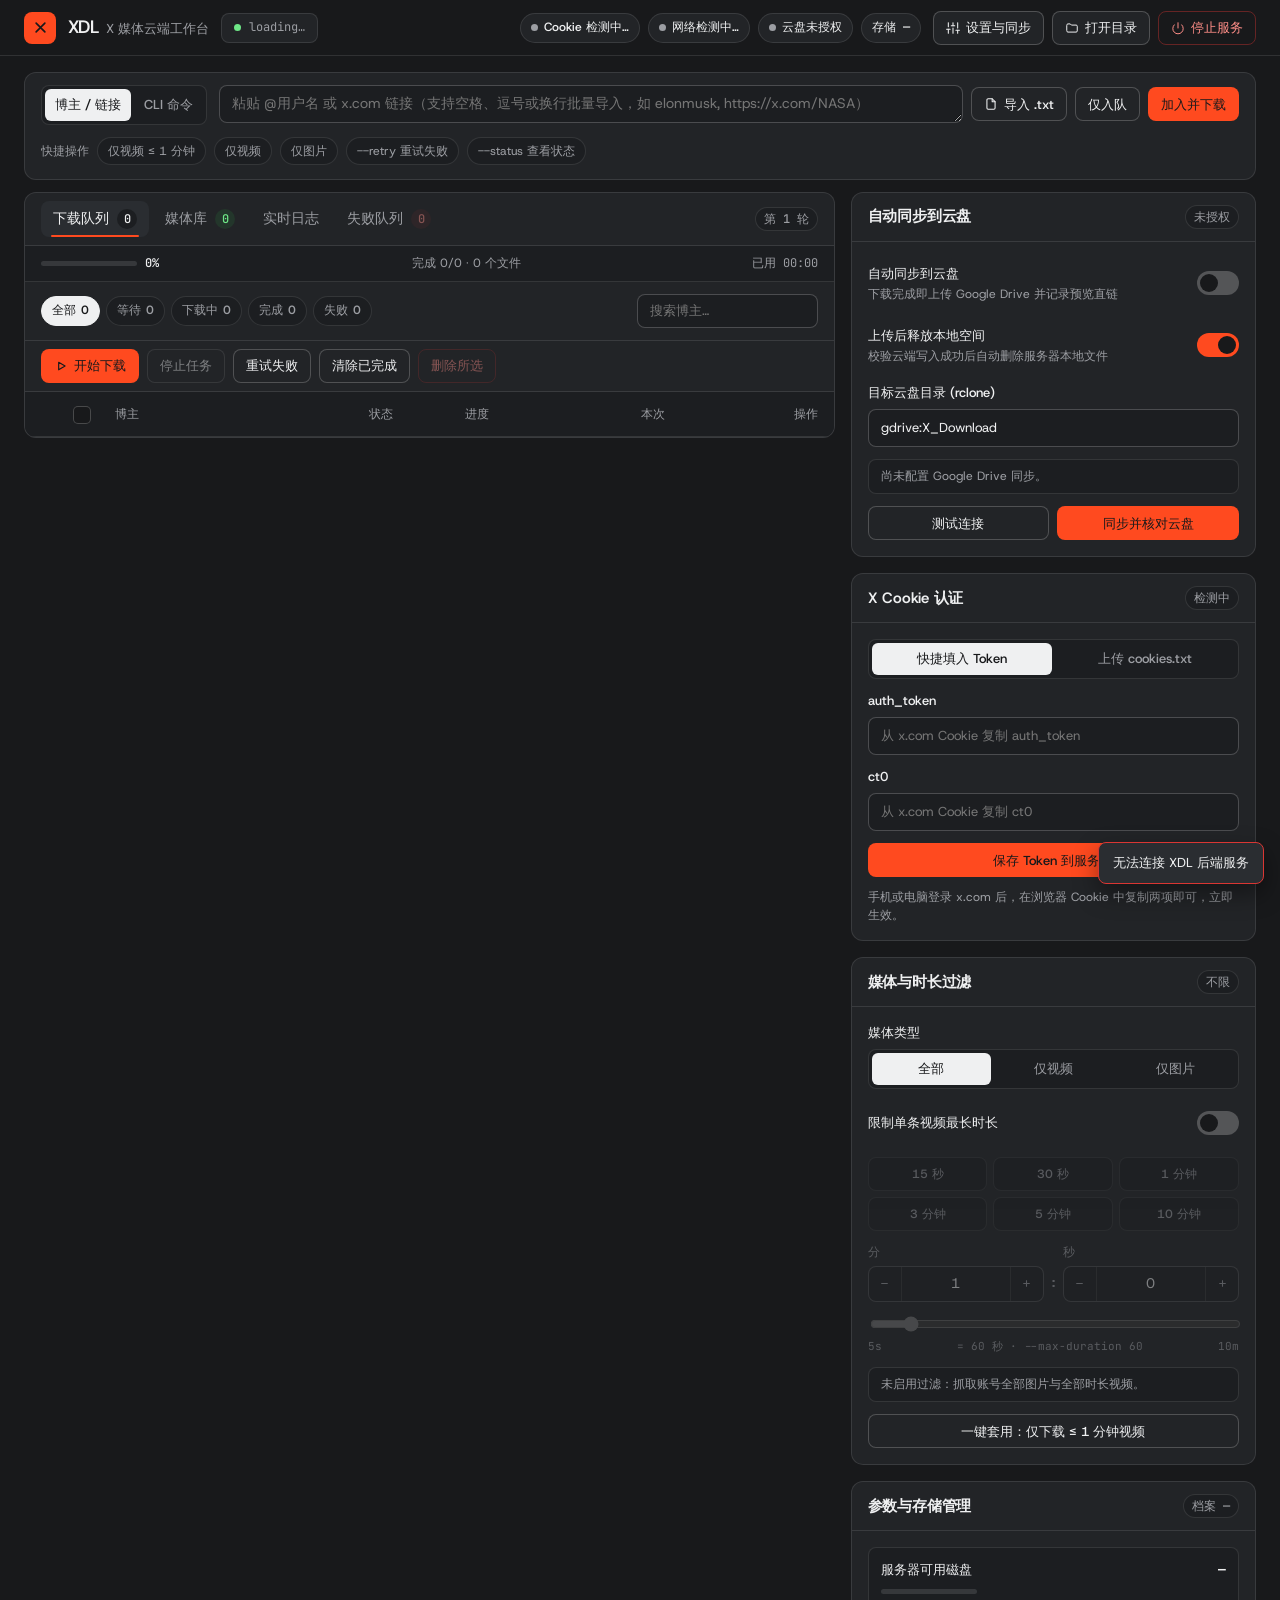
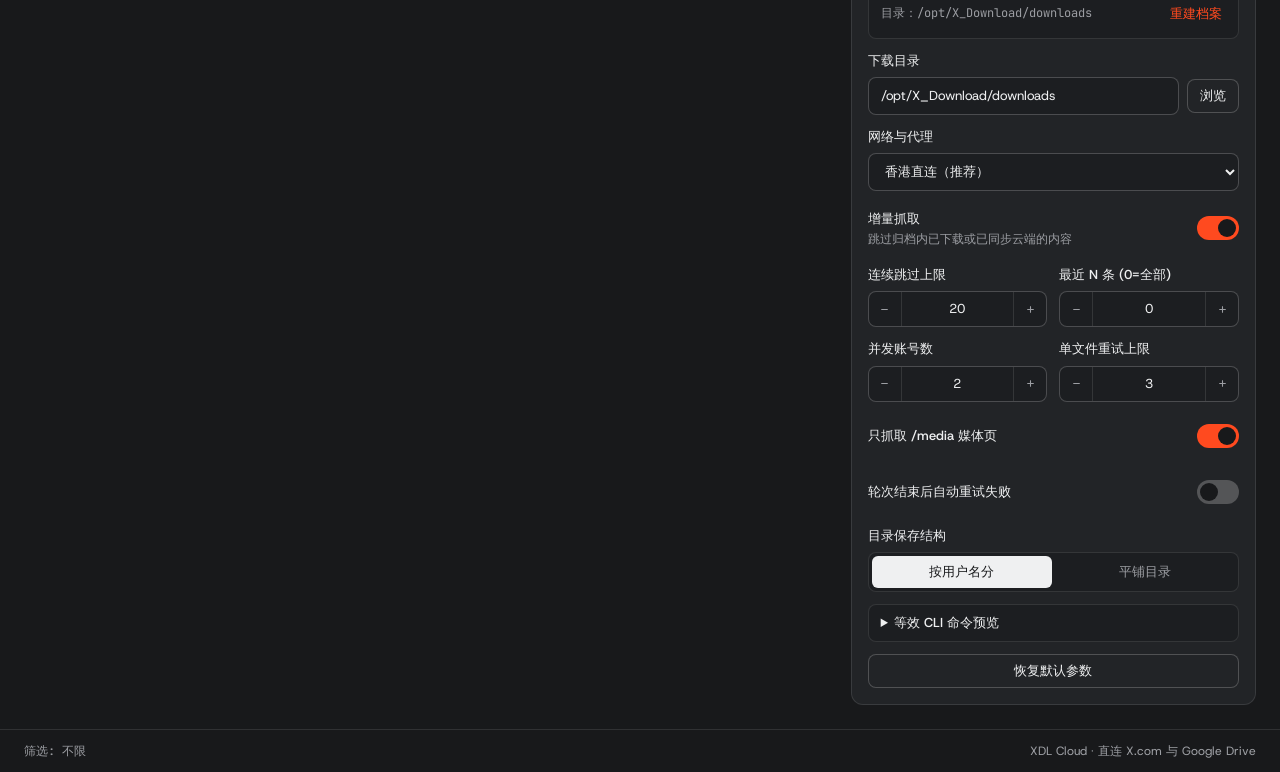
==== commit a1209e79: "feat: cloud web auth, Google Drive sync, and local webp thumbnail cache" ====
--- a/xdl-gui/index.html
+++ b/xdl-gui/index.html
@@ -1,199 +1,281 @@
 <!doctype html>
-<html lang="zh-CN">
+<html lang="zh-CN" data-type="software" data-radius="soft" data-motion="on">
 <head>
 <meta charset="utf-8">
 <meta name="viewport" content="width=device-width, initial-scale=1, viewport-fit=cover">
-<meta name="theme-color" content="#090b0f">
-<title>XDL · X 媒体批量下载工作台</title>
-<link rel="icon" href="data:image/svg+xml,%3Csvg xmlns='http://www.w3.org/2000/svg' viewBox='0 0 32 32'%3E%3Crect width='32' height='32' rx='7' fill='%23090b0f'/%3E%3Cpath d='M8 8l16 16M24 8L8 24' stroke='%231d9bf0' stroke-width='4' stroke-linecap='round'/%3E%3C/svg%3E">
+<meta name="theme-color" content="#18191b">
+<meta name="page-type" content="software">
+<meta name="site-kind" content="software">
+<meta name="description" content="XDL 云端工作台：批量抓取 X (Twitter) 博主图片与视频，支持时长过滤、在线画廊预览与 Google Drive 自动同步。">
+<title>XDL · X 媒体下载与云端归档工作台</title>
+<link rel="icon" href="data:image/svg+xml,%3Csvg xmlns='http://www.w3.org/2000/svg' viewBox='0 0 32 32'%3E%3Crect width='32' height='32' rx='8' fill='%2318191b'/%3E%3Cpath d='M8 8l16 16M24 8L8 24' stroke='%23ff4a1f' stroke-width='3.5' stroke-linecap='round'/%3E%3C/svg%3E">
+<link rel="preconnect" href="https://fonts.googleapis.com">
+<link rel="preconnect" href="https://fonts.gstatic.com" crossorigin>
+<link href="https://fonts.googleapis.com/css2?family=Host+Grotesk:wght@400;500;600;700&family=JetBrains+Mono:wght@400;500&display=swap" rel="stylesheet">
 <link rel="stylesheet" href="styles.css">
 </head>
 <body data-mobile-tab="queue">
-<a class="skip-link" href="#workspace-main">跳到主工作区</a>
-
 <div class="app" id="app">
 
-  <!-- 1. Top Web App Bar -->
+  <!-- Top Bar (56px) -->
   <header class="topbar">
-    <div class="tb-brand">
-      <span class="appmark" aria-hidden="true">
-        <svg viewBox="0 0 24 24" width="14" height="14"><path d="M5 5l14 14M19 5L5 19" stroke="currentColor" stroke-width="2.8" stroke-linecap="round"/></svg>
-      </span>
-      <div class="tb-titles">
-        <span class="tb-title">XDL</span>
-        <span class="tb-sub">X 媒体批量下载工作台</span>
-      </div>
-      <button class="urlchip" id="server-url-chip" type="button" title="点击复制访问地址">
-        <span class="dot dot-ok" aria-hidden="true"></span>
-        <span id="server-url-text">127.0.0.1:8765</span>
-      </button>
-    </div>
-
-    <div class="tb-status">
-      <div class="envchips" aria-label="运行环境状态">
-        <span class="envchip" id="env-cookies"><i class="dot" aria-hidden="true"></i><span id="env-cookies-text">Cookie 检测中…</span></span>
-        <span class="envchip" id="env-proxy"><i class="dot" aria-hidden="true"></i><span id="env-proxy-text">代理检测中…</span></span>
-        <span class="envchip" id="env-gdl">gallery-dl 检测中…</span>
-        <span class="envchip dim" id="env-store"><i class="dot" aria-hidden="true"></i><span id="env-store-text">档案准备中…</span></span>
-        <button class="envchip envchip-filter hidden" id="env-filter" type="button" title="点击跳转到媒体与视频时长过滤设置">
-          <svg viewBox="0 0 24 24" width="12" height="12" fill="none" stroke="currentColor" stroke-width="2" stroke-linecap="round" stroke-linejoin="round" aria-hidden="true"><polygon points="22 3 2 3 10 12.46 10 19 14 21 14 12.46 22 3"/></svg>
-          <span id="env-filter-text"></span>
+    <div class="wrap topbar-inner">
+      <a class="skip-link" href="#workspace-main">跳到主工作区</a>
+
+      <div class="tb-brand">
+        <span class="appmark" aria-hidden="true">
+          <svg viewBox="0 0 24 24" width="15" height="15"><path d="M5 5l14 14M19 5L5 19" stroke="currentColor" stroke-width="2.6" stroke-linecap="round"/></svg>
+        </span>
+        <div class="tb-titles">
+          <strong class="tb-title">XDL</strong>
+          <span class="tb-sub">X 媒体云端工作台</span>
+        </div>
+        <button class="urlchip" id="server-url-chip" type="button" title="点击复制当前访问地址">
+          <span class="dot dot-ok" aria-hidden="true"></span>
+          <span class="mono" id="server-url-text">loading…</span>
         </button>
       </div>
-      <div class="tb-actions">
-        <button class="btn ghost btn-sm" id="btn-open-root" type="button" title="在资源管理器中打开下载目录">
-          <svg viewBox="0 0 24 24" width="14" height="14" fill="none" stroke="currentColor" stroke-width="1.7" stroke-linecap="round" stroke-linejoin="round" aria-hidden="true"><path d="M3 7a2 2 0 0 1 2-2h4l2 2h8a2 2 0 0 1 2 2v8a2 2 0 0 1-2 2H5a2 2 0 0 1-2-2z"/></svg>
-          <span>打开目录</span>
-        </button>
-        <button class="btn danger-ghost btn-sm" id="btn-stop-service" type="button" title="安全停止本地 XDL 网页服务">
-          <svg viewBox="0 0 24 24" width="14" height="14" fill="none" stroke="currentColor" stroke-width="1.7" stroke-linecap="round" aria-hidden="true"><path d="M12 3v9"/><path d="M18.4 6.6a9 9 0 1 1-12.8 0"/></svg>
-          <span>停止服务</span>
-        </button>
+
+      <div class="tb-right">
+        <div class="envchips" aria-label="运行环境状态">
+          <button class="envchip" id="env-cookies" type="button" title="点击前往配置 X Cookie">
+            <i class="dot" aria-hidden="true"></i>
+            <span id="env-cookies-text">Cookie 检测中…</span>
+          </button>
+          <span class="envchip" id="env-proxy">
+            <i class="dot" aria-hidden="true"></i>
+            <span id="env-proxy-text">网络检测中…</span>
+          </span>
+          <button class="envchip" id="env-cloud" type="button" title="点击配置 Google Drive 自动同步">
+            <i class="dot" aria-hidden="true"></i>
+            <span id="env-cloud-text">云盘未授权</span>
+          </button>
+          <span class="envchip hide-sm" id="env-storage" title="服务器可用存储空间">
+            <span class="mono" id="env-storage-text">存储 —</span>
+          </span>
+          <button class="envchip envchip-accent hidden" id="env-filter" type="button" title="点击调整媒体与时长过滤">
+            <svg viewBox="0 0 24 24" width="12" height="12" fill="none" stroke="currentColor" stroke-width="2" stroke-linecap="round" stroke-linejoin="round" aria-hidden="true"><polygon points="22 3 2 3 10 12.46 10 19 14 21 14 12.46 22 3"/></svg>
+            <span id="env-filter-text"></span>
+          </button>
+        </div>
+
+        <div class="tb-actions">
+          <span class="envchip hide-sm auth-only" id="auth-user-chip" title="当前已登录管理员">
+            <i class="dot dot-ok" aria-hidden="true"></i>
+            <span class="mono" id="auth-username-text">admin</span>
+          </span>
+          <button class="btn ghost btn-sm auth-only" id="btn-logout" type="button" title="退出当前登录">
+            <svg viewBox="0 0 24 24" width="14" height="14" fill="none" stroke="currentColor" stroke-width="1.8" stroke-linecap="round" stroke-linejoin="round" aria-hidden="true"><path d="M9 21H5a2 2 0 0 1-2-2V5a2 2 0 0 1 2-2h4"/><polyline points="16 17 21 12 16 7"/><line x1="21" y1="12" x2="9" y2="12"/></svg>
+            <span>退出</span>
+          </button>
+          <button class="btn ghost btn-sm tablet-only" id="btn-open-side" type="button" aria-expanded="false" aria-controls="workspace-side">
+            <svg viewBox="0 0 24 24" width="14" height="14" fill="none" stroke="currentColor" stroke-width="1.8" stroke-linecap="round" stroke-linejoin="round" aria-hidden="true"><line x1="4" y1="21" x2="4" y2="14"/><line x1="4" y1="10" x2="4" y2="3"/><line x1="12" y1="21" x2="12" y2="12"/><line x1="12" y1="8" x2="12" y2="3"/><line x1="20" y1="21" x2="20" y2="16"/><line x1="20" y1="12" x2="20" y2="3"/><line x1="1" y1="14" x2="7" y2="14"/><line x1="9" y1="8" x2="15" y2="8"/><line x1="17" y1="16" x2="23" y2="16"/></svg>
+            <span>设置与同步</span>
+          </button>
+          <button class="btn ghost btn-sm desktop-only-action" id="btn-open-root" type="button" title="打开本地下载目录">
+            <svg viewBox="0 0 24 24" width="14" height="14" fill="none" stroke="currentColor" stroke-width="1.7" stroke-linecap="round" stroke-linejoin="round" aria-hidden="true"><path d="M3 7a2 2 0 0 1 2-2h4l2 2h8a2 2 0 0 1 2 2v8a2 2 0 0 1-2 2H5a2 2 0 0 1-2-2z"/></svg>
+            <span>打开目录</span>
+          </button>
+          <button class="btn danger-ghost btn-sm desktop-only-action" id="btn-stop-service" type="button" title="停止本地网页服务">
+            <svg viewBox="0 0 24 24" width="14" height="14" fill="none" stroke="currentColor" stroke-width="1.7" stroke-linecap="round" aria-hidden="true"><path d="M12 3v9"/><path d="M18.4 6.6a9 9 0 1 1-12.8 0"/></svg>
+            <span>停止服务</span>
+          </button>
+        </div>
       </div>
     </div>
   </header>
 
-  <!-- 2. Interactive Web CMD Command Bar -->
-  <section class="cmdbar" aria-label="命令行控制台">
-    <form class="cmdbar-form" id="cmd-form" autocomplete="off">
-      <label class="cmd-prompt" for="cmd-input">xdl&gt;</label>
-      <input
-        id="cmd-input"
-        type="text"
-        spellcheck="false"
-        placeholder="输入 xdl 命令，例如：elonmusk --videos-only --max-duration 60  或  --retry"
-        aria-label="输入 xdl 命令（按 Ctrl+K 聚焦，上下方向键切换历史命令）"
-      >
-      <span class="cmd-kbd" aria-hidden="true">Ctrl+K</span>
-      <button class="btn primary btn-sm" id="btn-cmd-run" type="submit">执行</button>
-    </form>
-    <div class="cmd-presets" aria-label="快捷命令">
-      <span class="cmd-presets-label">常用命令：</span>
-      <button class="cmd-chip" type="button" data-cmd="elonmusk --videos-only --max-duration 60">elonmusk --videos-only --max-duration 60</button>
-      <button class="cmd-chip" type="button" data-cmd="--retry">--retry</button>
-      <button class="cmd-chip" type="button" data-cmd="--status">--status</button>
-      <button class="cmd-chip" type="button" data-cmd="--help">--help</button>
+  <!-- First-Screen Quick Input & Command Bar -->
+  <section class="quickbar" aria-label="快速抓取与命令控制台">
+    <div class="wrap quickbar-inner">
+      <div class="quick-top">
+        <div class="seg seg-compact" role="tablist" aria-label="输入模式">
+          <button class="seg-btn active" id="mode-accounts" role="tab" aria-selected="true" type="button">博主 / 链接</button>
+          <button class="seg-btn" id="mode-cmd" role="tab" aria-selected="false" type="button">CLI 命令</button>
+        </div>
+
+        <form class="quick-form" id="quick-form" autocomplete="off">
+          <div id="input-accounts-box" class="input-mode-box">
+            <label for="paste-input" class="sr-only">输入 X 博主用户名或主页链接</label>
+            <textarea id="paste-input" rows="1" spellcheck="false"
+              placeholder="粘贴 @用户名 或 x.com 链接（支持空格、逗号或换行批量导入，如 elonmusk, https://x.com/NASA）"></textarea>
+            <div class="quick-actions-row">
+              <button class="btn ghost btn-sm" id="btn-import-txt" type="button" title="导入 .txt 名单文件">
+                <svg viewBox="0 0 24 24" width="14" height="14" fill="none" stroke="currentColor" stroke-width="1.8" stroke-linecap="round" stroke-linejoin="round" aria-hidden="true"><path d="M14 3H7a2 2 0 0 0-2 2v14a2 2 0 0 0 2 2h10a2 2 0 0 0 2-2V8z"/><path d="M14 3v5h5"/></svg>
+                <span>导入 .txt</span>
+              </button>
+              <button class="btn ghost btn-sm" id="btn-add-only" type="button">仅入队</button>
+              <button class="btn primary btn-sm" id="btn-add-start" type="submit">加入并下载</button>
+            </div>
+          </div>
+
+          <div id="input-cmd-box" class="input-mode-box hidden">
+            <label class="cmd-prompt mono" for="cmd-input">xdl&gt;</label>
+            <input id="cmd-input" type="text" spellcheck="false"
+              placeholder="输入 xdl 命令，例如：NASA --videos-only --max-duration 60  或  --retry"
+              aria-label="输入 xdl 命令（Ctrl+K 聚焦，上下方向键切换历史）">
+            <span class="cmd-kbd mono" aria-hidden="true">Ctrl+K</span>
+            <button class="btn primary btn-sm" id="btn-cmd-run" type="submit">执行</button>
+          </div>
+        </form>
+      </div>
+
+      <div class="quick-bottom">
+        <div class="preset-strip" role="group" aria-label="快捷筛选与命令">
+          <span class="strip-label">快捷操作</span>
+          <button class="cmd-chip" type="button" data-quick-preset="short-video">仅视频 ≤ 1 分钟</button>
+          <button class="cmd-chip" type="button" data-quick-preset="videos">仅视频</button>
+          <button class="cmd-chip" type="button" data-quick-preset="images">仅图片</button>
+          <button class="cmd-chip" type="button" data-cmd="--retry">--retry 重试失败</button>
+          <button class="cmd-chip" type="button" data-cmd="--status">--status 查看状态</button>
+        </div>
+        <div class="parse-stats hidden" id="parse-stats" aria-live="polite"></div>
+      </div>
     </div>
   </section>
 
-  <!-- 3. Main Responsive Workspace -->
-  <main class="workspace" id="workspace-main">
-    <div class="workspace-main">
-
-      <!-- Batch Account Importer -->
-      <section class="panel import-panel" aria-labelledby="import-title">
-        <div class="panel-head">
-          <h2 id="import-title">导入博主</h2>
-          <div class="head-tools">
-            <div class="tabs" role="tablist" aria-label="导入方式">
-              <button class="tab active" id="tab-paste" role="tab" aria-selected="true" type="button">粘贴文本</button>
-              <button class="tab" id="tab-file" role="tab" aria-selected="false" type="button">导入 .txt</button>
-            </div>
-            <button class="iconbtn" id="btn-import-toggle" type="button" aria-expanded="true" aria-controls="import-body" title="收起导入区" aria-label="收起导入区">
-              <svg id="import-toggle-icon" viewBox="0 0 24 24" width="14" height="14" fill="none" stroke="currentColor" stroke-width="1.7" stroke-linecap="round" stroke-linejoin="round" aria-hidden="true"><path d="M6 15l6-6 6 6"/></svg>
-            </button>
-          </div>
-        </div>
-
-        <div id="import-body">
-          <div class="tabpane" id="pane-paste">
-            <textarea id="paste-input" rows="3" spellcheck="false"
-              placeholder="每行一个，也可用逗号 / 空格分隔；支持 @用户名 和主页链接，例如：&#10;elonmusk&#10;https://x.com/NASA/media&#10;@SpaceX, natgeo"></textarea>
-            <div class="paste-meta">
-              <span id="char-count">0 字符</span>
-              <span class="hint">自动去重 · 忽略无效行 · Ctrl+Enter 快速加入</span>
-            </div>
-            <div class="parse-stats hidden" id="parse-stats" aria-live="polite"></div>
-            <div class="btnrow">
-              <button class="btn primary" id="btn-add" type="button">解析并加入队列</button>
-              <button class="btn ghost" id="btn-clear-input" type="button">清空</button>
-            </div>
-          </div>
-
-          <div class="tabpane hidden" id="pane-file">
-            <label class="dropzone" id="dropzone" for="file-input">
-              <svg viewBox="0 0 24 24" width="18" height="18" fill="none" stroke="currentColor" stroke-width="1.5" stroke-linecap="round" stroke-linejoin="round" aria-hidden="true"><path d="M14 3H7a2 2 0 0 0-2 2v14a2 2 0 0 0 2 2h10a2 2 0 0 0 2-2V8z"/><path d="M14 3v5h5"/><path d="M12 17v-6"/><path d="M9.5 13.5L12 11l2.5 2.5"/></svg>
-              <span class="dz-title">拖入 .txt 文件，或点击选择</span>
-              <span class="dz-sub">每行一个用户名 / 主页链接 · UTF-8 编码</span>
-            </label>
-            <div class="parse-stats hidden" id="file-stats" aria-live="polite"></div>
-          </div>
-        </div>
-      </section>
-
-      <!-- 4-Tab Task Workspace -->
+  <!-- Main 12-Col Asymmetric Workbench -->
+  <main class="workbench" id="workspace-main">
+    <div class="wrap workbench-grid">
+
+      <!-- Left 8 Columns: Task & Media Workspace -->
       <section class="panel workspace-panel" aria-labelledby="workspace-tabs-title">
         <div class="panel-head workspace-head">
-          <h2 id="workspace-tabs-title" class="sr-only">任务工作区</h2>
-          <div class="viewtabs" role="tablist" aria-label="任务视图">
-            <button class="viewtab active" id="view-accounts" role="tab" aria-selected="true" aria-controls="accounts-view" tabindex="0" type="button">下载队列 <span class="count" id="queue-count">0</span></button>
-            <button class="viewtab" id="view-logs" role="tab" aria-selected="false" aria-controls="logs-view" tabindex="-1" type="button">实时日志 <span class="log-live-dot hidden" id="log-live-dot" aria-hidden="true"></span></button>
-            <button class="viewtab" id="view-failed" role="tab" aria-selected="false" aria-controls="failed-view" tabindex="-1" type="button">失败队列 <span class="count count-bad count-zero" id="failed-count">0</span></button>
-            <button class="viewtab" id="view-done" role="tab" aria-selected="false" aria-controls="done-view" tabindex="-1" type="button">已完成 <span class="count count-ok" id="done-count">0</span></button>
-          </div>
-          <span class="tag tag-dim" id="round-tag">第 1 轮</span>
-        </div>
-
+          <h1 id="workspace-tabs-title" class="sr-only">XDL 任务与媒体工作区</h1>
+          <div class="viewtabs" role="tablist" aria-label="工作区视图">
+            <button class="viewtab active" id="view-accounts" role="tab" aria-selected="true" aria-controls="accounts-view" tabindex="0" type="button">
+              <span>下载队列</span>
+              <span class="count mono" id="queue-count">0</span>
+            </button>
+            <button class="viewtab" id="view-done" role="tab" aria-selected="false" aria-controls="done-view" tabindex="-1" type="button">
+              <span>媒体库</span>
+              <span class="count count-ok mono" id="done-count">0</span>
+            </button>
+            <button class="viewtab" id="view-logs" role="tab" aria-selected="false" aria-controls="logs-view" tabindex="-1" type="button">
+              <span>实时日志</span>
+              <span class="log-live-dot hidden" id="log-live-dot" aria-hidden="true"></span>
+            </button>
+            <button class="viewtab" id="view-failed" role="tab" aria-selected="false" aria-controls="failed-view" tabindex="-1" type="button">
+              <span>失败队列</span>
+              <span class="count count-bad count-zero mono" id="failed-count">0</span>
+            </button>
+          </div>
+          <div class="head-meta">
+            <span class="tag mono" id="round-tag">第 1 轮</span>
+          </div>
+        </div>
+
+        <!-- Overall Progress Bar -->
+        <div class="statusbar">
+          <div class="sb-progress">
+            <div class="sb-track" aria-hidden="true"><div class="sb-fill" id="overall-fill"></div></div>
+            <span class="mono sb-pct" id="overall-pct">0%</span>
+          </div>
+          <span class="sb-stats" id="sb-stats">完成 0/0 · 0 个文件</span>
+          <span class="sb-right mono" id="sb-time">已用 00:00</span>
+        </div>
+
+        <!-- Round Summary Banner -->
         <div class="roundbar hidden" id="roundbar">
           <div class="rb-text">
-            <span class="rb-title" id="rb-title">第 1 轮结束</span>
+            <strong class="rb-title" id="rb-title">第 1 轮结束</strong>
             <span class="rb-detail" id="rb-detail"></span>
           </div>
           <div class="rb-actions">
             <button class="btn primary btn-sm" id="btn-round-retry" type="button">
-              <svg viewBox="0 0 24 24" width="13" height="13" fill="none" stroke="currentColor" stroke-width="1.8" stroke-linecap="round" stroke-linejoin="round" aria-hidden="true"><path d="M20 11a8 8 0 1 0-2.3 6.3"/><path d="M20 4v7h-7"/></svg>
               <span id="btn-round-retry-label">一键重试失败</span>
             </button>
-            <button class="btn ghost btn-sm" id="btn-round-review" type="button">查看失败队列</button>
-            <button class="iconbtn" id="btn-round-dismiss" type="button" aria-label="收起本轮总结">
-              <svg viewBox="0 0 24 24" width="14" height="14" fill="none" stroke="currentColor" stroke-width="1.7" stroke-linecap="round" aria-hidden="true"><path d="M6 6l12 12M18 6L6 18"/></svg>
+            <button class="btn ghost btn-sm" id="btn-round-review" type="button">查看失败</button>
+            <button class="iconbtn" id="btn-round-dismiss" type="button" aria-label="收起总结">
+              <svg viewBox="0 0 24 24" width="14" height="14" fill="none" stroke="currentColor" stroke-width="1.8" stroke-linecap="round"><path d="M6 6l12 12M18 6L6 18"/></svg>
             </button>
           </div>
         </div>
 
         <!-- Tab 1: Download Queue -->
         <div id="accounts-view" class="tab-view" role="tabpanel" aria-labelledby="view-accounts">
-          <div class="queue-toolbar">
-            <div class="chips" role="group" aria-label="按状态筛选">
+          <div class="toolbar">
+            <div class="chips" role="group" aria-label="按队列状态筛选">
               <button class="chip active" data-filter="all" aria-pressed="true" type="button">全部 <b id="c-all">0</b></button>
               <button class="chip" data-filter="waiting" aria-pressed="false" type="button">等待 <b id="c-waiting">0</b></button>
               <button class="chip" data-filter="active" aria-pressed="false" type="button">下载中 <b id="c-active">0</b></button>
               <button class="chip" data-filter="done" aria-pressed="false" type="button">完成 <b id="c-done">0</b></button>
               <button class="chip" data-filter="failed" aria-pressed="false" type="button">失败 <b id="c-failed">0</b></button>
             </div>
-            <input class="search" id="queue-search" type="search" placeholder="搜索博主" aria-label="搜索队列">
-          </div>
-          <div class="queue-actions">
-            <button class="btn primary" id="btn-start" type="button">
-              <svg id="btn-start-icon" viewBox="0 0 24 24" width="14" height="14" fill="none" stroke="currentColor" stroke-width="1.8" stroke-linecap="round" stroke-linejoin="round" aria-hidden="true"><path d="M8 5.5l11 6.5-11 6.5z"/></svg>
+            <input class="search" id="queue-search" type="search" placeholder="搜索博主…" aria-label="搜索队列博主">
+          </div>
+
+          <div class="actions-bar">
+            <button class="btn primary btn-sm" id="btn-start" type="button">
+              <svg id="btn-start-icon" viewBox="0 0 24 24" width="14" height="14" fill="none" stroke="currentColor" stroke-width="2" stroke-linecap="round" stroke-linejoin="round" aria-hidden="true"><path d="M8 5.5l11 6.5-11 6.5z"/></svg>
               <span id="btn-start-label">开始下载</span>
             </button>
-            <button class="btn ghost" id="btn-stop-run" type="button" disabled>停止任务</button>
-            <button class="btn ghost" id="btn-retry-all" type="button">重试失败</button>
-            <button class="btn ghost" id="btn-clear-done" type="button">清除已完成</button>
-            <button class="btn danger-ghost" id="btn-delete-selected" type="button" disabled>删除所选</button>
-          </div>
-          <div class="queue-scroll">
+            <button class="btn ghost btn-sm" id="btn-stop-run" type="button" disabled>停止任务</button>
+            <button class="btn ghost btn-sm" id="btn-retry-all" type="button">重试失败</button>
+            <button class="btn ghost btn-sm" id="btn-clear-done" type="button">清除已完成</button>
+            <button class="btn danger-ghost btn-sm" id="btn-delete-selected" type="button" disabled>删除所选</button>
+          </div>
+
+          <div class="table-wrap">
             <div class="qhead">
-              <span class="qcell q-grip"></span>
-              <span class="qcell q-check"><input type="checkbox" id="select-all" aria-label="全选当前列表"></span>
+              <span class="qcell q-grip" aria-hidden="true"></span>
+              <span class="qcell q-check"><input class="m-check" type="checkbox" id="select-all" aria-label="全选当前列表"></span>
               <span class="qcell q-user"><button class="sortbtn" id="sort-user" type="button">博主 <span class="arrow" id="sort-user-arrow"></span></button></span>
               <span class="qcell q-status">状态</span>
               <span class="qcell q-progress"><button class="sortbtn" id="sort-progress" type="button">进度 <span class="arrow" id="sort-progress-arrow"></span></button></span>
-              <span class="qcell q-files"><button class="sortbtn" id="sort-files" type="button" title="本次新增 / 本次跳过">本次 <span class="arrow" id="sort-files-arrow"></span></button></span>
+              <span class="qcell q-files"><button class="sortbtn" id="sort-files" type="button">本次 <span class="arrow" id="sort-files-arrow"></span></button></span>
               <span class="qcell q-ops">操作</span>
             </div>
-            <div id="queue-list"></div>
+            <div id="queue-list" class="row-list"></div>
             <div class="empty hidden" id="queue-empty">
-              <p class="empty-title">队列为空</p>
-              <p class="empty-sub">在上方输入 xdl 命令、粘贴用户名或导入 .txt 文件</p>
-            </div>
-          </div>
-        </div>
-
-        <!-- Tab 2: Real-Time Logs -->
+              <p class="empty-title">当前队列为空</p>
+              <p class="empty-sub">在上方输入 @用户名、x.com 主页链接或 xdl 命令即可开始</p>
+            </div>
+          </div>
+        </div>
+
+        <!-- Tab 2: Media Library (Gallery Grid + List + Scheme A Google Drive Redirect) -->
+        <div id="done-view" class="tab-view hidden" role="tabpanel" aria-labelledby="view-done">
+          <div class="toolbar">
+            <div class="chips" role="group" aria-label="媒体类型筛选">
+              <button class="chip active" data-done="all" aria-pressed="true" type="button">全部 <b id="d-all">0</b></button>
+              <button class="chip" data-done="images" aria-pressed="false" type="button">图片 <b id="d-images">0</b></button>
+              <button class="chip" data-done="videos" aria-pressed="false" type="button">视频 <b id="d-videos">0</b></button>
+            </div>
+            <div class="chips" role="group" aria-label="存储位置筛选">
+              <button class="chip active" data-storage="all" aria-pressed="true" type="button">全部来源</button>
+              <button class="chip" data-storage="local" aria-pressed="false" type="button">本地可播 <b id="d-local">0</b></button>
+              <button class="chip" data-storage="cloud" aria-pressed="false" type="button">Google Drive <b id="d-cloud">0</b></button>
+            </div>
+          </div>
+
+          <div class="actions-bar done-actions-bar">
+            <input class="search search-grow" id="done-search" type="search" placeholder="搜索文件名或 @博主…" aria-label="搜索媒体库">
+            <div class="seg seg-compact" role="group" aria-label="媒体视图模式">
+              <button class="seg-btn active" id="done-mode-grid" type="button" aria-pressed="true">画廊</button>
+              <button class="seg-btn" id="done-mode-list" type="button" aria-pressed="false">列表</button>
+            </div>
+            <button class="btn ghost btn-sm" id="btn-done-export" type="button">导出 CSV</button>
+            <button class="btn ghost btn-sm hidden" id="btn-backfill-thumbs" type="button">补全缩略图</button>
+            <button class="btn ghost btn-sm" id="btn-done-refresh" type="button">刷新</button>
+          </div>
+
+          <div class="table-wrap">
+            <div id="done-list" class="done-container"></div>
+            <div class="empty hidden" id="done-empty">
+              <p class="empty-title">暂无媒体记录</p>
+              <p class="empty-sub">下载完成后，本地文件支持直接高清预览播放；开启云盘自动同步并释放空间后，点击条目将直达 Google Drive 播放</p>
+            </div>
+            <div class="more-row hidden" id="done-more">
+              <button class="btn ghost btn-sm" id="btn-done-more" type="button">加载更多</button>
+              <span class="more-note" id="done-more-note"></span>
+            </div>
+          </div>
+        </div>
+
+        <!-- Tab 3: Real-Time Logs -->
         <div id="logs-view" class="tab-view hidden" role="tabpanel" aria-labelledby="view-logs">
-          <div class="queue-toolbar">
+          <div class="toolbar">
             <div class="chips" role="group" aria-label="按日志级别筛选">
               <button class="chip active" data-log-level="all" aria-pressed="true" type="button">全部</button>
               <button class="chip" data-log-level="cmd" aria-pressed="false" type="button">命令</button>
@@ -206,36 +288,38 @@
               <select class="select-sm" id="log-user-filter" aria-label="按博主筛选日志">
                 <option value="">全部账号</option>
               </select>
-              <input class="search" id="log-search" type="search" placeholder="过滤日志关键字" aria-label="过滤日志">
-            </div>
-          </div>
-          <div class="queue-actions log-actions">
-            <label class="switch-inline" for="log-autoscroll">
-              <input type="checkbox" id="log-autoscroll" checked>
-              <span>自动滚动到底部</span>
+              <input class="search" id="log-search" type="search" placeholder="过滤关键字…" aria-label="过滤日志">
+            </div>
+          </div>
+
+          <div class="actions-bar">
+            <label class="check-inline" for="log-autoscroll">
+              <input class="m-check" type="checkbox" id="log-autoscroll" checked>
+              <span>自动滚动</span>
             </label>
-            <span class="log-counter" id="log-counter">0 条日志</span>
-            <div class="log-actions-right">
-              <button class="btn ghost btn-sm" id="btn-log-copy" type="button">复制日志</button>
-              <button class="btn ghost btn-sm" id="btn-log-export" type="button">导出 .log</button>
-              <button class="btn danger-ghost btn-sm" id="btn-log-clear" type="button">清空</button>
-            </div>
-          </div>
+            <span class="mono log-counter" id="log-counter">0 条日志</span>
+            <div class="actions-spacer"></div>
+            <button class="btn ghost btn-sm" id="btn-log-copy" type="button">复制</button>
+            <button class="btn ghost btn-sm" id="btn-log-export" type="button">导出 .log</button>
+            <button class="btn danger-ghost btn-sm" id="btn-log-clear" type="button">清空</button>
+          </div>
+
           <div class="log-terminal" id="log-terminal" role="log" aria-live="polite" aria-label="实时运行日志">
             <div class="empty" id="log-empty">
               <p class="empty-title">暂无运行日志</p>
-              <p class="empty-sub">执行 xdl 命令或开始下载后，实时输出将在此滚动显示</p>
-            </div>
-          </div>
-        </div>
-
-        <!-- Tab 3: Failed Queue -->
+              <p class="empty-sub">开始下载或执行云盘同步后，日志将在此实时滚动显示</p>
+            </div>
+          </div>
+        </div>
+
+        <!-- Tab 4: Failed Queue -->
         <div id="failed-view" class="tab-view hidden" role="tabpanel" aria-labelledby="view-failed">
           <div class="explain">
-            <svg viewBox="0 0 24 24" width="14" height="14" fill="none" stroke="currentColor" stroke-width="1.6" stroke-linecap="round" stroke-linejoin="round" aria-hidden="true"><circle cx="12" cy="12" r="9"/><path d="M12 16v-5"/><path d="M12 8h.01"/></svg>
-            <span>失败队列按「推文 + 媒体」逐条记录。重试只补采失败的那几条推文，已成功的媒体不会重复下载；账号级失败会整号重扫。</span>
-          </div>
-          <div class="queue-toolbar">
+            <svg viewBox="0 0 24 24" width="15" height="15" fill="none" stroke="currentColor" stroke-width="1.8" stroke-linecap="round" stroke-linejoin="round" aria-hidden="true"><circle cx="12" cy="12" r="9"/><path d="M12 16v-5"/><path d="M12 8h.01"/></svg>
+            <span>失败项按推文与媒体粒度精确记录，重试时不会重复抓取已成功的媒体。</span>
+          </div>
+
+          <div class="toolbar">
             <div class="chips" role="group" aria-label="按失败原因筛选">
               <button class="chip active" data-reason="all" aria-pressed="true" type="button">全部 <b id="f-all">0</b></button>
               <button class="chip" data-reason="timeout" aria-pressed="false" type="button">超时 <b id="f-timeout">0</b></button>
@@ -243,342 +327,431 @@
               <button class="chip" data-reason="forbidden" aria-pressed="false" type="button">权限 <b id="f-forbidden">0</b></button>
               <button class="chip" data-reason="exhausted" aria-pressed="false" type="button">不可重试 <b id="f-exhausted">0</b></button>
             </div>
-            <input class="search" id="failed-search" type="search" placeholder="搜索文件 / 博主" aria-label="搜索失败文件">
-          </div>
-          <div class="queue-actions">
-            <button class="btn primary" id="btn-failed-retry" type="button">
-              <svg viewBox="0 0 24 24" width="14" height="14" fill="none" stroke="currentColor" stroke-width="1.8" stroke-linecap="round" stroke-linejoin="round" aria-hidden="true"><path d="M20 11a8 8 0 1 0-2.3 6.3"/><path d="M20 4v7h-7"/></svg>
+            <input class="search" id="failed-search" type="search" placeholder="搜索失败文件…" aria-label="搜索失败文件">
+          </div>
+
+          <div class="actions-bar">
+            <button class="btn primary btn-sm" id="btn-failed-retry" type="button">
               <span id="btn-failed-retry-label">重试全部失败</span>
             </button>
-            <button class="btn ghost" id="btn-failed-retry-selected" type="button" disabled>重试所选</button>
-            <button class="btn ghost" id="btn-failed-export" type="button">导出清单</button>
-            <button class="btn danger-ghost" id="btn-failed-discard" type="button" disabled>放弃所选</button>
-          </div>
-          <div class="queue-scroll">
+            <button class="btn ghost btn-sm" id="btn-failed-retry-selected" type="button" disabled>重试所选</button>
+            <button class="btn ghost btn-sm" id="btn-failed-export" type="button">导出清单</button>
+            <button class="btn danger-ghost btn-sm" id="btn-failed-discard" type="button" disabled>放弃所选</button>
+          </div>
+
+          <div class="table-wrap">
             <div class="fhead">
-              <span class="fcell f-check"><input type="checkbox" id="failed-select-all" aria-label="全选失败文件"></span>
+              <span class="fcell f-check"><input class="m-check" type="checkbox" id="failed-select-all" aria-label="全选失败文件"></span>
               <span class="fcell f-file"><button class="sortbtn" id="fsort-file" type="button">失败文件 <span class="arrow" id="fsort-file-arrow"></span></button></span>
               <span class="fcell f-reason"><button class="sortbtn" id="fsort-reason" type="button">原因 <span class="arrow" id="fsort-reason-arrow"></span></button></span>
               <span class="fcell f-tries"><button class="sortbtn" id="fsort-tries" type="button">已试 <span class="arrow" id="fsort-tries-arrow"></span></button></span>
               <span class="fcell f-state">状态</span>
               <span class="fcell f-ops">操作</span>
             </div>
-            <div id="failed-list"></div>
+            <div id="failed-list" class="row-list"></div>
             <div class="empty hidden" id="failed-empty">
               <p class="empty-title">没有失败文件</p>
-              <p class="empty-sub">下载过程中出现的错误项会自动归类到这里</p>
-            </div>
-          </div>
-        </div>
-
-        <!-- Tab 4: Completed Media -->
-        <div id="done-view" class="tab-view hidden" role="tabpanel" aria-labelledby="view-done">
-          <div class="queue-toolbar">
-            <div class="chips" role="group" aria-label="已完成筛选">
-              <button class="chip active" data-done="all" aria-pressed="true" type="button">全部 <b id="d-all">0</b></button>
-              <button class="chip" data-done="images" aria-pressed="false" type="button">图片 <b id="d-images">0</b></button>
-              <button class="chip" data-done="videos" aria-pressed="false" type="button">视频 <b id="d-videos">0</b></button>
-            </div>
-            <input class="search" id="done-search" type="search" placeholder="搜索文件名 / 博主" aria-label="搜索已完成">
-          </div>
-          <div class="queue-actions">
-            <button class="btn ghost" id="btn-done-export" type="button">导出 CSV</button>
-            <button class="btn ghost" id="btn-done-refresh" type="button">
-              <svg viewBox="0 0 24 24" width="14" height="14" fill="none" stroke="currentColor" stroke-width="1.8" stroke-linecap="round" stroke-linejoin="round" aria-hidden="true"><path d="M20 11a8 8 0 1 0-2.3 6.3"/><path d="M20 4v7h-7"/></svg>
-              <span>刷新记录</span>
+              <p class="empty-sub">抓取异常的推文与媒体会自动归类到这里以便补采</p>
+            </div>
+          </div>
+        </div>
+      </section>
+
+      <!-- Right 4 Columns: Filters, Cloud Sync (方案 A), Cookies & Parameters -->
+      <div class="side-backdrop hidden" id="side-backdrop"></div>
+      <aside class="workspace-side" id="workspace-side" aria-label="筛选、云盘同步与系统参数">
+        <div class="side-drawer-head tablet-only">
+          <strong>筛选、云盘同步与配置</strong>
+          <button class="iconbtn" id="btn-close-side" type="button" aria-label="关闭设置面板">
+            <svg viewBox="0 0 24 24" width="16" height="16" fill="none" stroke="currentColor" stroke-width="1.8" stroke-linecap="round"><path d="M6 6l12 12M18 6L6 18"/></svg>
+          </button>
+        </div>
+
+        <!-- Card 1: Cloud Drive Auto-Sync (Google Drive · 方案 A) -->
+        <section class="panel cloud-panel" id="cloud-panel" aria-labelledby="cloud-title">
+          <div class="panel-head">
+            <h2 id="cloud-title">自动同步到云盘</h2>
+            <span class="tag" id="cloud-status-tag">未授权</span>
+          </div>
+          <div class="panel-body">
+            <label class="switchrow" for="set-cloud-enabled">
+              <span class="switch-copy">
+                <strong>自动同步到云盘</strong>
+                <small>下载完成即上传 Google Drive 并记录预览直链</small>
+              </span>
+              <span class="switch"><input type="checkbox" id="set-cloud-enabled"><i aria-hidden="true"></i></span>
+            </label>
+
+            <label class="switchrow" for="set-cloud-delete-local">
+              <span class="switch-copy">
+                <strong>上传后释放本地空间</strong>
+                <small>校验云端写入成功后自动删除服务器本地文件</small>
+              </span>
+              <span class="switch"><input type="checkbox" id="set-cloud-delete-local" checked><i aria-hidden="true"></i></span>
+            </label>
+
+            <div class="field">
+              <label for="set-cloud-target">目标云盘目录 (rclone)</label>
+              <input id="set-cloud-target" type="text" spellcheck="false" placeholder="gdrive:X_Download">
+            </div>
+
+            <div class="cloud-guide hidden" id="cloud-setup-guide">
+              <p>首次使用需在服务器终端完成一次 Google OAuth 授权：</p>
+              <div class="code-copy-row">
+                <code class="mono" id="cloud-setup-cmd">bash /opt/X_Download/setup_gdrive.sh</code>
+                <button class="btn ghost btn-sm" id="btn-copy-setup-cmd" type="button">复制</button>
+              </div>
+            </div>
+
+            <div class="rule-summary" id="cloud-sync-summary" aria-live="polite">尚未配置 Google Drive 同步。</div>
+
+            <div class="btnrow">
+              <button class="btn ghost btn-sm" id="btn-cloud-test" type="button">测试连接</button>
+              <button class="btn primary btn-sm" id="btn-cloud-run" type="button">同步并核对云盘</button>
+            </div>
+            <a class="btn ghost btn-sm wide hidden" id="btn-cloud-open-drive" href="#" target="_blank" rel="noopener noreferrer">在 Google Drive 打开目标目录 ↗</a>
+          </div>
+        </section>
+
+        <!-- Card 2: Cookie & Server Storage -->
+        <section class="panel cookie-panel" id="cookie-panel" aria-labelledby="cookie-title">
+          <div class="panel-head">
+            <h2 id="cookie-title">X Cookie 认证</h2>
+            <span class="tag" id="cookie-status-tag">检测中</span>
+          </div>
+          <div class="panel-body">
+            <div class="seg" role="tablist" aria-label="Cookie 导入方式">
+              <button class="seg-btn active" id="ck-tab-token" type="button" role="tab" aria-selected="true">快捷填入 Token</button>
+              <button class="seg-btn" id="ck-tab-file" type="button" role="tab" aria-selected="false">上传 cookies.txt</button>
+            </div>
+
+            <div id="ck-pane-token" class="ck-pane">
+              <div class="field">
+                <label for="ck-auth-token">auth_token</label>
+                <input id="ck-auth-token" type="password" autocomplete="off" spellcheck="false" placeholder="从 x.com Cookie 复制 auth_token">
+              </div>
+              <div class="field">
+                <label for="ck-ct0">ct0</label>
+                <input id="ck-ct0" type="password" autocomplete="off" spellcheck="false" placeholder="从 x.com Cookie 复制 ct0">
+              </div>
+              <button class="btn primary btn-sm wide" id="btn-save-tokens" type="button">保存 Token 到服务器</button>
+              <p class="fieldnote">手机或电脑登录 x.com 后，在浏览器 Cookie 中复制两项即可，立即生效。</p>
+            </div>
+
+            <div id="ck-pane-file" class="ck-pane hidden">
+              <div id="cookies-file-box" class="cookies-box">
+                <div class="inputrow">
+                  <input id="set-cookies" type="text" spellcheck="false" aria-label="Cookie 文件路径">
+                  <button class="btn ghost btn-sm desktop-only-action" id="btn-browse-cookies" type="button">浏览</button>
+                  <button class="btn primary btn-sm" id="btn-upload-cookies" type="button">上传 .txt</button>
+                </div>
+              </div>
+              <div id="cookies-browser-box" class="cookies-box hidden">
+                <select id="set-cookies-browser" aria-label="选择浏览器">
+                  <option value="chrome">Google Chrome</option>
+                  <option value="edge">Microsoft Edge</option>
+                  <option value="firefox">Mozilla Firefox</option>
+                  <option value="brave">Brave</option>
+                  <option value="opera">Opera</option>
+                  <option value="chromium">Chromium</option>
+                  <option value="safari">Safari</option>
+                </select>
+              </div>
+              <p class="fieldnote">支持浏览器扩展导出的 Netscape 格式 cookies.txt。</p>
+            </div>
+          </div>
+        </section>
+
+        <!-- Card 3: Media & Video Duration Filter -->
+        <section class="panel filter-panel" id="filter-panel" aria-labelledby="filter-title">
+          <div class="panel-head">
+            <h2 id="filter-title">媒体与时长过滤</h2>
+            <span class="tag" id="filter-status-tag">不限</span>
+          </div>
+          <div class="panel-body">
+            <div class="field">
+              <span class="field-label">媒体类型</span>
+              <div class="seg" role="group" aria-label="筛选下载的媒体类型">
+                <button class="seg-btn active" type="button" data-media-type="all" aria-pressed="true">全部</button>
+                <button class="seg-btn" type="button" data-media-type="videos" aria-pressed="false">仅视频</button>
+                <button class="seg-btn" type="button" data-media-type="images" aria-pressed="false">仅图片</button>
+              </div>
+            </div>
+
+            <label class="switchrow" for="set-duration-enabled">
+              <span class="switch-copy"><strong>限制单条视频最长时长</strong></span>
+              <span class="switch"><input type="checkbox" id="set-duration-enabled"><i aria-hidden="true"></i></span>
+            </label>
+
+            <div class="duration-box" id="duration-controls">
+              <div class="preset-grid" role="group" aria-label="快捷时长预设">
+                <button class="preset-btn" type="button" data-duration-preset="15">15 秒</button>
+                <button class="preset-btn" type="button" data-duration-preset="30">30 秒</button>
+                <button class="preset-btn" type="button" data-duration-preset="60">1 分钟</button>
+                <button class="preset-btn" type="button" data-duration-preset="180">3 分钟</button>
+                <button class="preset-btn" type="button" data-duration-preset="300">5 分钟</button>
+                <button class="preset-btn" type="button" data-duration-preset="600">10 分钟</button>
+              </div>
+
+              <div class="duration-inputs">
+                <div class="dur-unit">
+                  <label for="dur-min">分</label>
+                  <div class="stepper">
+                    <button type="button" data-dur-step="-1" data-dur-field="min" aria-label="减少分钟"><svg viewBox="0 0 24 24"><path d="M6 12h12"/></svg></button>
+                    <input id="dur-min" type="number" min="0" max="120" step="1" value="1">
+                    <button type="button" data-dur-step="1" data-dur-field="min" aria-label="增加分钟"><svg viewBox="0 0 24 24"><path d="M12 6v12M6 12h12"/></svg></button>
+                  </div>
+                </div>
+                <span class="dur-colon" aria-hidden="true">:</span>
+                <div class="dur-unit">
+                  <label for="dur-sec">秒</label>
+                  <div class="stepper">
+                    <button type="button" data-dur-step="-5" data-dur-field="sec" aria-label="减少秒数"><svg viewBox="0 0 24 24"><path d="M6 12h12"/></svg></button>
+                    <input id="dur-sec" type="number" min="0" max="59" step="5" value="0">
+                    <button type="button" data-dur-step="5" data-dur-field="sec" aria-label="增加秒数"><svg viewBox="0 0 24 24"><path d="M12 6v12M6 12h12"/></svg></button>
+                  </div>
+                </div>
+              </div>
+
+              <div class="range-wrap">
+                <input id="dur-slider" type="range" min="5" max="600" step="5" value="60" aria-label="视频最长时长滑块">
+                <div class="range-meta mono">
+                  <span>5s</span>
+                  <span id="dur-total-badge">= 60 秒 · --max-duration 60</span>
+                  <span>10m</span>
+                </div>
+              </div>
+            </div>
+
+            <div class="rule-summary" id="filter-rule-summary" aria-live="polite"></div>
+
+            <button class="btn ghost btn-sm wide" id="btn-preset-short-video" type="button">
+              一键套用：仅下载 ≤ 1 分钟视频
             </button>
           </div>
-          <div class="queue-scroll">
-            <div class="dhead">
-              <span class="dcell"></span>
-              <span class="dcell d-file">文件</span>
-              <span class="dcell d-user">推文 ID</span>
-              <span class="dcell d-size">大小</span>
-              <span class="dcell d-time">下载时间</span>
-              <span class="dcell d-ops">操作</span>
-            </div>
-            <div id="done-list"></div>
-            <div class="empty hidden" id="done-empty">
-              <p class="empty-title">还没有下载记录</p>
-              <p class="empty-sub">下载完成的媒体会按博主分组列出，支持直接在线预览</p>
-            </div>
-            <div class="more-row hidden" id="done-more">
-              <button class="btn ghost btn-sm" id="btn-done-more" type="button">加载更多</button>
-              <span class="more-note" id="done-more-note"></span>
-            </div>
-          </div>
-        </div>
-      </section>
+        </section>
+
+        <!-- Card 4: Download Parameters & Storage -->
+        <section class="panel settings-panel" aria-labelledby="settings-title">
+          <div class="panel-head">
+            <h2 id="settings-title">参数与存储管理</h2>
+            <span class="tag mono" id="store-badge">档案 —</span>
+          </div>
+          <div class="panel-body">
+            <div class="storage-card" id="storage-card">
+              <div class="storage-row">
+                <span>服务器可用磁盘</span>
+                <strong class="mono" id="storage-free-label">—</strong>
+              </div>
+              <div class="sb-track" aria-hidden="true"><div class="sb-fill" id="storage-fill"></div></div>
+              <div class="storage-meta">
+                <span class="mono" id="storage-detail-label">目录：/opt/X_Download/downloads</span>
+                <button class="linkbtn" id="btn-backfill" type="button">重建档案</button>
+              </div>
+            </div>
+
+            <div class="field desktop-only-action" id="output-field-wrap">
+              <label for="set-output">下载目录</label>
+              <div class="inputrow">
+                <input id="set-output" type="text" spellcheck="false">
+                <button class="btn ghost btn-sm" id="btn-browse-output" type="button">浏览</button>
+              </div>
+            </div>
+
+            <div class="field">
+              <label for="set-proxy-mode">网络与代理</label>
+              <select id="set-proxy-mode">
+                <option value="off">香港直连（推荐）</option>
+                <option value="auto">自动探测（7890 在线时使用）</option>
+                <option value="manual">手动指定代理</option>
+              </select>
+              <input id="set-proxy-addr" type="text" spellcheck="false" aria-label="代理地址" placeholder="socks5h://127.0.0.1:7890">
+            </div>
+
+            <label class="switchrow" for="set-incremental">
+              <span class="switch-copy">
+                <strong>增量抓取</strong>
+                <small>跳过归档内已下载或已同步云端的内容</small>
+              </span>
+              <span class="switch"><input type="checkbox" id="set-incremental" checked><i aria-hidden="true"></i></span>
+            </label>
+
+            <div class="field-row">
+              <div class="field">
+                <label for="set-stop-after-skips">连续跳过上限</label>
+                <div class="stepper">
+                  <button type="button" data-step="-5" data-for="set-stop-after-skips" aria-label="减少"><svg viewBox="0 0 24 24"><path d="M6 12h12"/></svg></button>
+                  <input id="set-stop-after-skips" type="number" min="0" max="500" step="5" value="20">
+                  <button type="button" data-step="5" data-for="set-stop-after-skips" aria-label="增加"><svg viewBox="0 0 24 24"><path d="M12 6v12M6 12h12"/></svg></button>
+                </div>
+              </div>
+              <div class="field">
+                <label for="set-limit">最近 N 条 (0=全部)</label>
+                <div class="stepper">
+                  <button type="button" data-step="-10" data-for="set-limit" aria-label="减少"><svg viewBox="0 0 24 24"><path d="M6 12h12"/></svg></button>
+                  <input id="set-limit" type="number" min="0" max="10000" step="10" value="0">
+                  <button type="button" data-step="10" data-for="set-limit" aria-label="增加"><svg viewBox="0 0 24 24"><path d="M12 6v12M6 12h12"/></svg></button>
+                </div>
+              </div>
+            </div>
+
+            <div class="field-row">
+              <div class="field">
+                <label for="set-concurrency">并发账号数</label>
+                <div class="stepper">
+                  <button type="button" data-step="-1" data-for="set-concurrency" aria-label="减少"><svg viewBox="0 0 24 24"><path d="M6 12h12"/></svg></button>
+                  <input id="set-concurrency" type="number" min="1" max="5" step="1" value="2">
+                  <button type="button" data-step="1" data-for="set-concurrency" aria-label="增加"><svg viewBox="0 0 24 24"><path d="M12 6v12M6 12h12"/></svg></button>
+                </div>
+              </div>
+              <div class="field">
+                <label for="set-max-retries">单文件重试上限</label>
+                <div class="stepper">
+                  <button type="button" data-step="-1" data-for="set-max-retries" aria-label="减少"><svg viewBox="0 0 24 24"><path d="M6 12h12"/></svg></button>
+                  <input id="set-max-retries" type="number" min="1" max="5" step="1" value="3">
+                  <button type="button" data-step="1" data-for="set-max-retries" aria-label="增加"><svg viewBox="0 0 24 24"><path d="M12 6v12M6 12h12"/></svg></button>
+                </div>
+              </div>
+            </div>
+
+            <label class="switchrow" for="set-media-only">
+              <span class="switch-copy"><strong>只抓取 /media 媒体页</strong></span>
+              <span class="switch"><input type="checkbox" id="set-media-only" checked><i aria-hidden="true"></i></span>
+            </label>
+
+            <label class="switchrow" for="set-auto-retry">
+              <span class="switch-copy"><strong>轮次结束后自动重试失败</strong></span>
+              <span class="switch"><input type="checkbox" id="set-auto-retry"><i aria-hidden="true"></i></span>
+            </label>
+
+            <div class="field">
+              <span class="field-label">目录保存结构</span>
+              <div class="seg" role="group" aria-label="文件夹结构">
+                <button class="seg-btn active" id="layout-per-user" type="button" aria-pressed="true">按用户名分</button>
+                <button class="seg-btn" id="layout-flat" type="button" aria-pressed="false">平铺目录</button>
+              </div>
+            </div>
+
+            <details class="cmd-preview">
+              <summary>等效 CLI 命令预览</summary>
+              <code class="mono" id="cmd-preview-text"></code>
+              <div class="btnrow">
+                <button class="btn ghost btn-sm" id="btn-copy-cmd" type="button">
+                  <svg id="copy-cmd-icon" viewBox="0 0 24 24" width="13" height="13" fill="none" stroke="currentColor" stroke-width="1.8" stroke-linecap="round" stroke-linejoin="round" aria-hidden="true"><rect x="9" y="9" width="13" height="13" rx="2"/><path d="M5 15H4a2 2 0 0 1-2-2V4a2 2 0 0 1 2-2h9a2 2 0 0 1 2 2v1"/></svg>
+                  <span id="copy-cmd-label">复制命令</span>
+                </button>
+                <button class="btn ghost btn-sm" id="btn-fill-cmd" type="button">填入命令栏</button>
+              </div>
+            </details>
+
+            <button class="btn ghost btn-sm wide" id="btn-reset-settings" type="button">恢复默认参数</button>
+          </div>
+        </section>
+
+        <!-- Card 5: Account & Session Security -->
+        <section class="panel auth-panel auth-only" id="auth-panel" aria-labelledby="auth-panel-title">
+          <div class="panel-head">
+            <h2 id="auth-panel-title">账号与安全</h2>
+            <span class="tag tag-ok mono" id="auth-status-tag">已认证</span>
+          </div>
+          <div class="panel-body">
+            <div class="auth-user-banner">
+              <span>当前管理员</span>
+              <strong class="mono" id="auth-panel-user">admin</strong>
+            </div>
+
+            <form id="auth-change-form" class="auth-change-form" autocomplete="off">
+              <div class="field">
+                <label for="auth-current-pw">当前密码</label>
+                <div class="pw-wrap">
+                  <input id="auth-current-pw" type="password" autocomplete="current-password" placeholder="验证当前密码">
+                  <button class="pw-toggle" type="button" data-pw-target="auth-current-pw" aria-label="显示密码" aria-pressed="false">
+                    <svg viewBox="0 0 24 24" width="15" height="15" fill="none" stroke="currentColor" stroke-width="1.8" stroke-linecap="round" stroke-linejoin="round" aria-hidden="true"><path d="M1 12s4-8 11-8 11 8 11 8-4 8-11 8-11-8-11-8z"/><circle cx="12" cy="12" r="3"/></svg>
+                  </button>
+                </div>
+              </div>
+
+              <div class="field">
+                <label for="auth-new-user">新用户名（可选）</label>
+                <input id="auth-new-user" type="text" autocomplete="username" autocapitalize="none" spellcheck="false" placeholder="留空则保持当前用户名">
+              </div>
+
+              <div class="field">
+                <label for="auth-new-pw">新密码（至少 6 位）</label>
+                <div class="pw-wrap">
+                  <input id="auth-new-pw" type="password" autocomplete="new-password" placeholder="输入新密码">
+                  <button class="pw-toggle" type="button" data-pw-target="auth-new-pw" aria-label="显示密码" aria-pressed="false">
+                    <svg viewBox="0 0 24 24" width="15" height="15" fill="none" stroke="currentColor" stroke-width="1.8" stroke-linecap="round" stroke-linejoin="round" aria-hidden="true"><path d="M1 12s4-8 11-8 11 8 11 8-4 8-11 8-11-8-11-8z"/><circle cx="12" cy="12" r="3"/></svg>
+                  </button>
+                </div>
+              </div>
+
+              <div class="field">
+                <label for="auth-confirm-pw">确认新密码</label>
+                <input id="auth-confirm-pw" type="password" autocomplete="new-password" placeholder="再次输入新密码">
+              </div>
+
+              <button class="btn primary btn-sm wide" id="btn-change-password" type="submit">更新账号 / 密码</button>
+            </form>
+
+            <div class="btnrow">
+              <button class="btn ghost btn-sm" id="btn-panel-logout" type="button">退出当前设备</button>
+              <button class="btn danger-ghost btn-sm" id="btn-logout-all" type="button">注销全部设备</button>
+            </div>
+            <p class="fieldnote">修改密码后会立刻使其他设备历史会话失效；若忘记密码，可在服务器运行 setup_auth.sh 重置。</p>
+          </div>
+        </section>
+      </aside>
     </div>
-
-    <!-- 4. Right Rail: Duration Filter + Settings + Folder Structure -->
-    <aside class="workspace-side" id="workspace-side" aria-label="筛选与参数配置">
-
-      <!-- NEW Card 1: Media & Video Duration Filter -->
-      <section class="panel filter-panel" id="filter-panel" aria-labelledby="filter-title">
-        <div class="panel-head">
-          <h2 id="filter-title">媒体与视频时长过滤</h2>
-          <span class="tag" id="filter-status-tag">不限</span>
-        </div>
-        <div class="panel-body">
-          <div class="field">
-            <span class="field-label">媒体类型</span>
-            <div class="seg" role="group" aria-label="筛选下载的媒体类型">
-              <button class="seg-btn active" type="button" data-media-type="all" aria-pressed="true">全部媒体</button>
-              <button class="seg-btn" type="button" data-media-type="videos" aria-pressed="false">仅视频</button>
-              <button class="seg-btn" type="button" data-media-type="images" aria-pressed="false">仅图片</button>
-            </div>
-          </div>
-
-          <label class="switchrow" for="set-duration-enabled">
-            <span>限制单条视频最长时长</span>
-            <span class="switch"><input type="checkbox" id="set-duration-enabled"><i aria-hidden="true"></i></span>
-          </label>
-
-          <div class="duration-box" id="duration-controls">
-            <div class="preset-grid" role="group" aria-label="快捷时长预设">
-              <button class="preset-btn" type="button" data-duration-preset="15">15 秒</button>
-              <button class="preset-btn" type="button" data-duration-preset="30">30 秒</button>
-              <button class="preset-btn" type="button" data-duration-preset="60">1 分钟</button>
-              <button class="preset-btn" type="button" data-duration-preset="180">3 分钟</button>
-              <button class="preset-btn" type="button" data-duration-preset="300">5 分钟</button>
-              <button class="preset-btn" type="button" data-duration-preset="600">10 分钟</button>
-            </div>
-
-            <div class="duration-inputs">
-              <div class="dur-unit">
-                <label for="dur-min">分</label>
-                <div class="stepper">
-                  <button type="button" data-dur-step="-1" data-dur-field="min" aria-label="减少分钟"><svg viewBox="0 0 24 24"><path d="M6 12h12"/></svg></button>
-                  <input id="dur-min" type="number" min="0" max="120" step="1" value="1">
-                  <button type="button" data-dur-step="1" data-dur-field="min" aria-label="增加分钟"><svg viewBox="0 0 24 24"><path d="M12 6v12M6 12h12"/></svg></button>
-                </div>
-              </div>
-              <span class="dur-colon" aria-hidden="true">:</span>
-              <div class="dur-unit">
-                <label for="dur-sec">秒</label>
-                <div class="stepper">
-                  <button type="button" data-dur-step="-5" data-dur-field="sec" aria-label="减少秒数"><svg viewBox="0 0 24 24"><path d="M6 12h12"/></svg></button>
-                  <input id="dur-sec" type="number" min="0" max="59" step="5" value="0">
-                  <button type="button" data-dur-step="5" data-dur-field="sec" aria-label="增加秒数"><svg viewBox="0 0 24 24"><path d="M12 6v12M6 12h12"/></svg></button>
-                </div>
-              </div>
-            </div>
-
-            <div class="range-wrap">
-              <input id="dur-slider" type="range" min="5" max="600" step="5" value="60" aria-label="视频最长时长滑块">
-              <div class="range-meta">
-                <span>5 秒</span>
-                <span class="mono" id="dur-total-badge">= 60 秒 · --max-duration 60</span>
-                <span>10 分钟</span>
-              </div>
-            </div>
-          </div>
-
-          <div class="rule-summary" id="filter-rule-summary" aria-live="polite"></div>
-
-          <button class="btn ghost wide btn-sm" id="btn-preset-short-video" type="button">
-            套用场景：仅下载 ≤ 1 分钟视频
-          </button>
-        </div>
-      </section>
-
-      <!-- Card 2: Download Parameters -->
-      <section class="panel settings-panel" aria-labelledby="settings-title">
-        <div class="panel-head">
-          <h2 id="settings-title">下载参数配置</h2>
-        </div>
-        <div class="panel-body settings-body">
-          <div class="field">
-            <label for="set-output">下载目录</label>
-            <div class="inputrow">
-              <input id="set-output" type="text" spellcheck="false">
-              <button class="btn ghost btn-sm" id="btn-browse-output" type="button">浏览…</button>
-            </div>
-          </div>
-
-          <div class="field">
-            <span class="field-label">Cookie 认证方式</span>
-            <div class="seg" role="group" aria-label="Cookie 来源">
-              <button class="seg-btn active" type="button" data-cookies-source="file" aria-pressed="true">cookies.txt</button>
-              <button class="seg-btn" type="button" data-cookies-source="browser" aria-pressed="false">从浏览器读取</button>
-            </div>
-            <div id="cookies-file-box" class="cookies-box">
-              <div class="inputrow">
-                <input id="set-cookies" type="text" spellcheck="false" aria-label="Cookie 文件路径">
-                <button class="btn ghost btn-sm" id="btn-browse-cookies" type="button">浏览…</button>
-                <button class="btn ghost btn-sm" id="btn-upload-cookies" type="button" title="从当前浏览器选择并上传 cookies.txt">上传</button>
-              </div>
-              <p class="fieldnote">支持本地路径选择，也可从远程/手机浏览器上传 cookies.txt</p>
-            </div>
-            <div id="cookies-browser-box" class="cookies-box hidden">
-              <select id="set-cookies-browser" aria-label="选择浏览器">
-                <option value="chrome">Google Chrome</option>
-                <option value="edge">Microsoft Edge</option>
-                <option value="firefox">Mozilla Firefox</option>
-                <option value="brave">Brave</option>
-                <option value="opera">Opera</option>
-                <option value="chromium">Chromium</option>
-                <option value="safari">Safari</option>
-              </select>
-              <p class="fieldnote">等同 CLI 参数：--cookies-from-browser</p>
-            </div>
-          </div>
-
-          <div class="field">
-            <label for="set-proxy-mode">代理</label>
-            <select id="set-proxy-mode">
-              <option value="auto">自动（7890 在线时使用）</option>
-              <option value="manual">手动指定</option>
-              <option value="off">直连（不推荐）</option>
-            </select>
-            <input id="set-proxy-addr" type="text" spellcheck="false" aria-label="代理地址">
-          </div>
-
-          <label class="switchrow" for="set-incremental">
-            <span>增量下载（跳过已下载）</span>
-            <span class="switch"><input type="checkbox" id="set-incremental" checked><i aria-hidden="true"></i></span>
-          </label>
-          <p class="fieldnote">按推文 ID + 媒体序号记录；重复运行仅抓取新增内容</p>
-
-          <div class="field">
-            <label for="set-stop-after-skips">连续跳过多少条后停止</label>
-            <div class="stepper">
-              <button type="button" data-step="-5" data-for="set-stop-after-skips" aria-label="减少"><svg viewBox="0 0 24 24"><path d="M6 12h12"/></svg></button>
-              <input id="set-stop-after-skips" type="number" min="0" max="500" step="5" value="20">
-              <button type="button" data-step="5" data-for="set-stop-after-skips" aria-label="增加"><svg viewBox="0 0 24 24"><path d="M12 6v12M6 12h12"/></svg></button>
-            </div>
-            <p class="fieldnote">0 = 完整扫描不提前停止；旧账号首次抓取建议设为 0</p>
-          </div>
-
-          <div class="field-row">
-            <div class="field">
-              <label for="set-limit">每个账号最近 N 条</label>
-              <div class="stepper">
-                <button type="button" data-step="-10" data-for="set-limit" aria-label="减少"><svg viewBox="0 0 24 24"><path d="M6 12h12"/></svg></button>
-                <input id="set-limit" type="number" min="0" max="10000" step="10" value="0">
-                <button type="button" data-step="10" data-for="set-limit" aria-label="增加"><svg viewBox="0 0 24 24"><path d="M12 6v12M6 12h12"/></svg></button>
-              </div>
-              <p class="fieldnote">0 = 全部</p>
-            </div>
-            <div class="field">
-              <label for="set-concurrency">同时下载账号数</label>
-              <div class="stepper">
-                <button type="button" data-step="-1" data-for="set-concurrency" aria-label="减少"><svg viewBox="0 0 24 24"><path d="M6 12h12"/></svg></button>
-                <input id="set-concurrency" type="number" min="1" max="5" step="1" value="2">
-                <button type="button" data-step="1" data-for="set-concurrency" aria-label="增加"><svg viewBox="0 0 24 24"><path d="M12 6v12M6 12h12"/></svg></button>
-              </div>
-              <p class="fieldnote">1–5 个</p>
-            </div>
-          </div>
-
-          <label class="switchrow" for="set-media-only">
-            <span>只抓取含媒体的推文页面</span>
-            <span class="switch"><input type="checkbox" id="set-media-only" checked><i aria-hidden="true"></i></span>
-          </label>
-
-          <div class="field">
-            <label for="set-max-retries">每个文件最多重试</label>
-            <div class="stepper">
-              <button type="button" data-step="-1" data-for="set-max-retries" aria-label="减少"><svg viewBox="0 0 24 24"><path d="M6 12h12"/></svg></button>
-              <input id="set-max-retries" type="number" min="1" max="5" step="1" value="3">
-              <button type="button" data-step="1" data-for="set-max-retries" aria-label="增加"><svg viewBox="0 0 24 24"><path d="M12 6v12M6 12h12"/></svg></button>
-            </div>
-            <p class="fieldnote">达到上限后停止自动重试</p>
-          </div>
-
-          <label class="switchrow" for="set-auto-retry">
-            <span>轮次结束后自动重试失败</span>
-            <span class="switch"><input type="checkbox" id="set-auto-retry"><i aria-hidden="true"></i></span>
-          </label>
-
-          <details class="cmd-preview" open>
-            <summary>等效 CMD 命令行预览</summary>
-            <code id="cmd-preview-text"></code>
-            <div class="cmd-preview-actions">
-              <button class="btn ghost btn-sm" id="btn-copy-cmd" type="button">
-                <svg id="copy-cmd-icon" viewBox="0 0 24 24" width="13" height="13" fill="none" stroke="currentColor" stroke-width="1.8" stroke-linecap="round" stroke-linejoin="round" aria-hidden="true"><rect x="9" y="9" width="13" height="13" rx="2"/><path d="M5 15H4a2 2 0 0 1-2-2V4a2 2 0 0 1 2-2h9a2 2 0 0 1 2 2v1"/></svg>
-                <span id="copy-cmd-label">复制命令</span>
-              </button>
-              <button class="btn ghost btn-sm" id="btn-fill-cmd" type="button">填入命令栏</button>
-            </div>
-          </details>
-
-          <button class="btn ghost wide btn-sm" id="btn-reset-settings" type="button">恢复默认设置</button>
-        </div>
-      </section>
-
-      <!-- Card 3: Save Structure -->
-      <section class="panel tree-panel" aria-labelledby="tree-title">
-        <div class="panel-head">
-          <h2 id="tree-title">保存结构</h2>
-          <span class="tag tag-dim" id="tree-mode-tag">按用户名分</span>
-        </div>
-        <div class="panel-body tree-body">
-          <div class="seg" role="group" aria-label="文件夹结构">
-            <button class="seg-btn active" id="layout-per-user" type="button" aria-pressed="true">每个用户一个文件夹</button>
-            <button class="seg-btn" id="layout-flat" type="button" aria-pressed="false">全部同一文件夹</button>
-          </div>
-          <div class="tree-scroll" id="folder-tree" aria-live="polite"></div>
-          <p class="tree-note" id="tree-note"></p>
-        </div>
-      </section>
-
-    </aside>
   </main>
 
-  <!-- 5. Global Status Bar -->
-  <footer class="statusbar">
-    <div class="sb-progress">
-      <div class="sb-track"><div class="sb-fill" id="overall-fill"></div></div>
-      <span id="overall-pct">0%</span>
+  <!-- Compact Footer -->
+  <footer class="app-footer">
+    <div class="wrap footer-inner">
+      <span id="sb-filter" class="mono">筛选: 不限</span>
+      <span id="sb-note">XDL Cloud · 直连 X.com 与 Google Drive</span>
     </div>
-    <span class="sb-stats" id="sb-stats">完成 0/0 · 0 个文件 · 失败文件 0</span>
-    <span class="sb-filter" id="sb-filter">筛选: 不限</span>
-    <span class="sb-time" id="sb-time">已用 00:00</span>
-    <span class="sb-note" id="sb-note">网页模式运行中 · 真实下载至设置目录</span>
   </footer>
 </div>
 
-<!-- 6. Mobile Bottom Navigation (<= 900px) -->
-<nav class="mobile-nav" id="mobile-nav" aria-label="移动端主导航">
+<!-- Mobile Safe-Area Bottom Action Bar -->
+<nav class="mob-nav" aria-label="移动端主导航">
   <button class="mob-btn active" type="button" data-mobile-tab="queue" aria-pressed="true">
-    <svg viewBox="0 0 24 24" width="18" height="18" fill="none" stroke="currentColor" stroke-width="1.7" stroke-linecap="round" stroke-linejoin="round" aria-hidden="true"><path d="M8 6h13M8 12h13M8 18h13M3 6h.01M3 12h.01M3 18h.01"/></svg>
+    <svg viewBox="0 0 24 24" width="18" height="18" fill="none" stroke="currentColor" stroke-width="1.8" stroke-linecap="round" stroke-linejoin="round" aria-hidden="true"><line x1="8" y1="6" x2="21" y2="6"/><line x1="8" y1="12" x2="21" y2="12"/><line x1="8" y1="18" x2="21" y2="18"/><line x1="3" y1="6" x2="3.01" y2="6"/><line x1="3" y1="12" x2="3.01" y2="12"/><line x1="3" y1="18" x2="3.01" y2="18"/></svg>
     <span>队列</span>
-    <span class="mob-badge hidden" id="mob-queue-badge">0</span>
+    <span class="mob-badge mono hidden" id="mob-queue-badge">0</span>
+  </button>
+  <button class="mob-btn" type="button" data-mobile-tab="done" aria-pressed="false">
+    <svg viewBox="0 0 24 24" width="18" height="18" fill="none" stroke="currentColor" stroke-width="1.8" stroke-linecap="round" stroke-linejoin="round" aria-hidden="true"><rect x="3" y="3" width="18" height="18" rx="2"/><circle cx="8.5" cy="8.5" r="1.5"/><polyline points="21 15 16 10 5 21"/></svg>
+    <span>媒体库</span>
+    <span class="mob-badge mono hidden" id="mob-done-badge">0</span>
   </button>
   <button class="mob-btn" type="button" data-mobile-tab="logs" aria-pressed="false">
-    <svg viewBox="0 0 24 24" width="18" height="18" fill="none" stroke="currentColor" stroke-width="1.7" stroke-linecap="round" stroke-linejoin="round" aria-hidden="true"><polyline points="4 17 10 11 4 5"/><line x1="12" y1="19" x2="20" y2="19"/></svg>
+    <svg viewBox="0 0 24 24" width="18" height="18" fill="none" stroke="currentColor" stroke-width="1.8" stroke-linecap="round" stroke-linejoin="round" aria-hidden="true"><polyline points="4 17 10 11 4 5"/><line x1="12" y1="19" x2="20" y2="19"/></svg>
     <span>日志</span>
     <span class="mob-dot hidden" id="mob-log-dot"></span>
   </button>
   <button class="mob-btn" type="button" data-mobile-tab="settings" aria-pressed="false">
-    <svg viewBox="0 0 24 24" width="18" height="18" fill="none" stroke="currentColor" stroke-width="1.7" stroke-linecap="round" stroke-linejoin="round" aria-hidden="true"><polygon points="22 3 2 3 10 12.46 10 19 14 21 14 12.46 22 3"/></svg>
-    <span>过滤/设置</span>
+    <svg viewBox="0 0 24 24" width="18" height="18" fill="none" stroke="currentColor" stroke-width="1.8" stroke-linecap="round" stroke-linejoin="round" aria-hidden="true"><circle cx="12" cy="12" r="3"/><path d="M19.4 15a1.65 1.65 0 0 0 .33 1.82l.06.06a2 2 0 1 1-2.83 2.83l-.06-.06a1.65 1.65 0 0 0-1.82-.33 1.65 1.65 0 0 0-1 1.51V21a2 2 0 0 1-4 0v-.09A1.65 1.65 0 0 0 9 19.4a1.65 1.65 0 0 0-1.82.33l-.06.06a2 2 0 1 1-2.83-2.83l.06-.06a1.65 1.65 0 0 0 .33-1.82 1.65 1.65 0 0 0-1.51-1H3a2 2 0 0 1 0-4h.09A1.65 1.65 0 0 0 4.6 9a1.65 1.65 0 0 0-.33-1.82l-.06-.06a2 2 0 1 1 2.83-2.83l.06.06a1.65 1.65 0 0 0 1.82.33H9a1.65 1.65 0 0 0 1-1.51V3a2 2 0 0 1 4 0v.09a1.65 1.65 0 0 0 1 1.51 1.65 1.65 0 0 0 1.82-.33l.06-.06a2 2 0 1 1 2.83 2.83l-.06.06a1.65 1.65 0 0 0-.33 1.82V9c.26.6.86 1 1.51 1H21a2 2 0 0 1 0 4h-.09a1.65 1.65 0 0 0-1.51 1z"/></svg>
+    <span>设置</span>
     <span class="mob-dot hidden" id="mob-filter-dot"></span>
   </button>
-  <button class="mob-btn" type="button" data-mobile-tab="done" aria-pressed="false">
-    <svg viewBox="0 0 24 24" width="18" height="18" fill="none" stroke="currentColor" stroke-width="1.7" stroke-linecap="round" stroke-linejoin="round" aria-hidden="true"><path d="M22 11.08V12a10 10 0 1 1-5.93-9.14"/><polyline points="22 4 12 14.01 9 11.01"/></svg>
-    <span>已完成</span>
-    <span class="mob-badge hidden" id="mob-done-badge">0</span>
-  </button>
 </nav>
 
 <div class="toasts" id="toasts" aria-live="polite"></div>
 
-<!-- Stop Service Modal -->
+<!-- Stop Local Service Modal (hidden in cloud mode) -->
 <div class="modal-backdrop hidden" id="close-modal">
   <div class="modal" role="dialog" aria-modal="true" aria-labelledby="close-modal-title">
     <h3 id="close-modal-title">停止 XDL 网页服务</h3>
     <p id="close-modal-text">停止后本地下载服务将退出。确定停止？</p>
     <ul class="tasklist" id="close-modal-tasks" hidden></ul>
     <div class="modal-alert hidden" id="close-modal-alert">
-      <svg viewBox="0 0 24 24" width="15" height="15" fill="none" stroke="currentColor" stroke-width="1.6" stroke-linecap="round" stroke-linejoin="round" aria-hidden="true"><path d="M12 9v4"/><path d="M12 17h.01"/><path d="M10.3 3.9L2.4 17a2 2 0 0 0 1.7 3h15.8a2 2 0 0 0 1.7-3L13.7 3.9a2 2 0 0 0-3.4 0z"/></svg>
       <span id="close-modal-alert-text"></span>
     </div>
     <div class="modal-actions">
-      <button class="btn ghost" id="btn-modal-cancel" type="button">取消</button>
-      <button class="btn primary" id="btn-modal-ok" type="button">停止服务</button>
+      <button class="btn ghost btn-sm" id="btn-modal-cancel" type="button">取消</button>
+      <button class="btn primary btn-sm" id="btn-modal-ok" type="button">停止服务</button>
     </div>
   </div>
 </div>
@@ -591,14 +764,24 @@
         <h3 id="media-modal-title">媒体预览</h3>
         <span id="media-modal-sub" class="media-modal-sub"></span>
       </div>
-      <button class="iconbtn" id="media-modal-close" type="button" aria-label="关闭媒体预览">
-        <svg viewBox="0 0 24 24" width="16" height="16" fill="none" stroke="currentColor" stroke-width="1.7" stroke-linecap="round"><path d="M6 6l12 12M18 6L6 18"/></svg>
-      </button>
+      <div class="media-nav-group">
+        <button class="iconbtn" id="media-modal-prev" type="button" aria-label="上一个媒体" title="上一个 (←)">
+          <svg viewBox="0 0 24 24" width="16" height="16" fill="none" stroke="currentColor" stroke-width="1.8" stroke-linecap="round" stroke-linejoin="round"><polyline points="15 18 9 12 15 6"/></svg>
+        </button>
+        <button class="iconbtn" id="media-modal-next" type="button" aria-label="下一个媒体" title="下一个 (→)">
+          <svg viewBox="0 0 24 24" width="16" height="16" fill="none" stroke="currentColor" stroke-width="1.8" stroke-linecap="round" stroke-linejoin="round"><polyline points="9 18 15 12 9 6"/></svg>
+        </button>
+        <button class="iconbtn" id="media-modal-close" type="button" aria-label="关闭媒体预览">
+          <svg viewBox="0 0 24 24" width="16" height="16" fill="none" stroke="currentColor" stroke-width="1.8" stroke-linecap="round"><path d="M6 6l12 12M18 6L6 18"/></svg>
+        </button>
+      </div>
     </div>
     <div class="media-stage" id="media-stage"></div>
     <div class="media-modal-actions">
       <button class="btn ghost btn-sm" id="media-modal-tweet" type="button">打开原推文</button>
-      <a class="btn primary btn-sm" id="media-modal-download" href="#" download>下载文件</a>
+      <a class="btn ghost btn-sm hidden" id="media-modal-drive" href="#" target="_blank" rel="noopener noreferrer">在 Google Drive 打开</a>
+      <button class="btn danger-ghost btn-sm" id="media-modal-delete" type="button">清理本地文件</button>
+      <a class="btn primary btn-sm" id="media-modal-download" href="#" download>下载到本地</a>
     </div>
   </div>
 </div>
@@ -606,12 +789,13 @@
 <input type="file" id="file-input" accept=".txt,text/plain" hidden>
 <input type="file" id="cookies-upload-input" accept=".txt,text/plain" hidden>
 
+<!-- Detail Drawer -->
 <div class="drawer-backdrop hidden" id="drawer-backdrop"></div>
 <aside class="drawer hidden" id="drawer" role="dialog" aria-modal="true" aria-labelledby="drawer-title">
   <div class="drawer-head">
     <h3 id="drawer-title">@user</h3>
     <button class="iconbtn" id="drawer-close" type="button" aria-label="关闭详情">
-      <svg viewBox="0 0 24 24" width="14" height="14" fill="none" stroke="currentColor" stroke-width="1.7" stroke-linecap="round"><path d="M6 6l12 12M18 6L6 18"/></svg>
+      <svg viewBox="0 0 24 24" width="16" height="16" fill="none" stroke="currentColor" stroke-width="1.8" stroke-linecap="round"><path d="M6 6l12 12M18 6L6 18"/></svg>
     </button>
   </div>
   <div class="drawer-body" id="drawer-body"></div>
--- a/xdl-gui/styles.css
+++ b/xdl-gui/styles.css
@@ -1,1721 +1,1570 @@
-/* XDL Web Workspace —— Technical Dark Craft Stylesheet (Zero Violet, Equal Edges) */
+/* XDL Cloud Workbench — design-taste-frontend (graphite-safety-orange + host + motion) */
 
 :root {
   color-scheme: dark;
-  --bg: #0b0f14;
-  --surface: #11161d;
-  --surface-2: #0d1218;
-  --raise: #18202a;
-  --raise-2: #202a36;
-  --line: rgba(148, 163, 184, 0.14);
-  --line-2: rgba(148, 163, 184, 0.24);
-  --line-soft: rgba(148, 163, 184, 0.08);
-
-  --text: #edf2f7;
-  --text-2: #b3becb;
-  --muted: #8c99aa;
-  --faint: #748195;
-
-  --accent: #0b6bcb;
-  --accent-hover: #095faf;
-  --accent-ink: #7cc4fa;
-  --accent-soft: rgba(29, 155, 240, 0.12);
-  --focus: #8bc5ff;
-
-  --ok: #34d399;
-  --ok-ink: #7dd3a8;
-  --ok-soft: rgba(52, 211, 153, 0.10);
-
+
+  /* Dealt palette: graphite-safety-orange (Zero violet/lavender) */
+  --p-bg: #18191b;
+  --p-surface: #222427;
+  --p-surface-2: #1c1e21;
+  --p-raise: #2a2d31;
+  --p-ink: #eff0f1;
+  --p-muted: #9c9ea3;
+  --p-accent: #ff4a1f;
+  --p-accent-ink: #18191b;
+  --p-action: #ff4a1f;
+  --p-action-ink: #18191b;
+
+  /* Semantic tokens */
+  --ok: #2ea043;
+  --ok-ink: #6ee787;
+  --ok-soft: rgba(46, 160, 67, 0.14);
   --warn: #d29922;
-  --warn-ink: #f3ca75;
-  --warn-soft: rgba(210, 153, 34, 0.12);
-
-  --bad: #b4232d;
-  --bad-ink: #ff989d;
-  --bad-soft: rgba(239, 96, 103, 0.10);
-
-  --mono: "Cascadia Code", "JetBrains Mono", "SF Mono", Consolas, ui-monospace, monospace;
-  --sans: "Segoe UI Variable Text", "Segoe UI", "PingFang SC", "Microsoft YaHei", system-ui, sans-serif;
-
-  --space-1: 4px;
-  --space-2: 8px;
-  --space-3: 12px;
-  --space-4: 16px;
-  --space-5: 20px;
-  --space-6: 24px;
-  --r-panel: 12px;
-  --r-control: 8px;
-  --r-small: 6px;
-  --control-h: 34px;
-  --ease: cubic-bezier(0.2, 0.8, 0.2, 1);
-  --wrap-max: 1680px;
-  --gut: 20px;
-  --nav-h: 56px;
-}
-
-::selection { background: rgba(64, 156, 255, 0.28); color: var(--text); }
-
-* { box-sizing: border-box; }
-
-* {
-  scrollbar-width: thin;
-  scrollbar-color: #252c3b transparent;
-}
-
-::-webkit-scrollbar { width: 9px; height: 9px; }
+  --warn-ink: #f2cc60;
+  --warn-soft: rgba(210, 153, 34, 0.15);
+  --bad: #da3633;
+  --bad-ink: #ff8e88;
+  --bad-soft: rgba(218, 54, 51, 0.15);
+  --cloud: #38bdf8;
+  --cloud-soft: rgba(56, 189, 248, 0.14);
+
+  --line: color-mix(in oklab, var(--p-ink) 11%, transparent);
+  --line-strong: color-mix(in oklab, var(--p-ink) 22%, transparent);
+
+  /* Typography */
+  --font-display: "Host Grotesk", "PingFang SC", "Noto Sans SC", "Microsoft YaHei", system-ui, sans-serif;
+  --font-text: "Host Grotesk", "PingFang SC", "Noto Sans SC", "Microsoft YaHei", system-ui, sans-serif;
+  --font-mono: "JetBrains Mono", ui-monospace, "SFMono-Regular", Menlo, Consolas, monospace;
+
+  /* Strict 4px spacing scale */
+  --s-1: 4px;
+  --s-2: 8px;
+  --s-3: 12px;
+  --s-4: 16px;
+  --s-5: 24px;
+  --s-6: 32px;
+  --s-7: 48px;
+
+  /* Soft radius family */
+  --r-sm: 8px;
+  --r-md: 12px;
+  --r-btn: 8px;
+
+  /* Layout rhythm */
+  --nav: 56px;
+  --container: 1440px;
+  --gut: 24px;
+  --bar: 0px;
+
+  /* Motion layer (taste-skill motion.css) */
+  --m-in: 150ms;
+  --m-out: 120ms;
+  --m-press: 90ms;
+  --m-panel: 200ms;
+  --m-slide: 240ms;
+  --m-image: 600ms;
+  --m-image-out: 400ms;
+  --m-ease: cubic-bezier(0.2, 0.8, 0.2, 1);
+  --m-ease-io: cubic-bezier(0.65, 0, 0.35, 1);
+  --m-ease-enter: cubic-bezier(0.22, 1, 0.36, 1);
+  --m-lift: -2px;
+}
+
+*, *::before, *::after { box-sizing: border-box; }
+
+html {
+  -webkit-text-size-adjust: 100%;
+  margin: 0;
+}
+
+body {
+  margin: 0;
+  background: var(--p-bg);
+  color: var(--p-ink);
+  font: 400 14px/1.55 var(--font-text);
+  -webkit-font-smoothing: antialiased;
+  text-rendering: optimizeLegibility;
+  overflow-x: clip;
+}
+
+::selection {
+  background: color-mix(in oklab, var(--p-accent) 30%, transparent);
+  color: var(--p-ink);
+}
+
+* { scrollbar-width: thin; scrollbar-color: #34373d transparent; }
+::-webkit-scrollbar { width: 8px; height: 8px; }
 ::-webkit-scrollbar-track { background: transparent; }
-::-webkit-scrollbar-thumb {
-  background: #252c3b;
-  border-radius: 8px;
-  border: 2px solid transparent;
-  background-clip: padding-box;
-}
-::-webkit-scrollbar-thumb:hover { background: #364055; background-clip: padding-box; }
-
-html, body {
-  margin: 0;
-  padding: 0;
-  background: var(--bg);
-  color: var(--text);
-  font-family: var(--sans);
-  font-size: 13px;
-  line-height: 1.55;
-  -webkit-font-smoothing: antialiased;
-  overflow-x: clip;
-}
+::-webkit-scrollbar-thumb { background: #34373d; border-radius: 8px; }
+::-webkit-scrollbar-thumb:hover { background: #484c54; }
 
 button { font: inherit; color: inherit; background: none; border: 0; cursor: pointer; }
 input, select, textarea { font: inherit; color: inherit; }
 a { color: inherit; text-decoration: none; }
-
-.hidden { display: none !important; }
-[hidden] { display: none !important; }
+h1, h2, h3, p, ul, dl, dd { margin: 0; }
+ul { padding: 0; list-style: none; }
+
+.hidden, [hidden] { display: none !important; }
+.mono { font-family: var(--font-mono); font-variant-numeric: tabular-nums; }
 
 .sr-only {
   position: absolute;
-  width: 1px;
-  height: 1px;
-  padding: 0;
-  margin: -1px;
-  overflow: hidden;
-  clip: rect(0, 0, 0, 0);
-  white-space: nowrap;
-  border: 0;
-}
-
-.mono { font-family: var(--mono); font-variant-numeric: tabular-nums; }
+  width: 1px; height: 1px; padding: 0; margin: -1px;
+  overflow: hidden; clip: rect(0, 0, 0, 0); white-space: nowrap; border: 0;
+}
 
 :focus-visible {
-  outline: 2px solid var(--focus);
+  outline: 2px solid var(--p-action);
   outline-offset: 2px;
-  border-radius: var(--r-small);
+  border-radius: var(--r-sm);
 }
 
 .skip-link {
   position: fixed;
   left: -9999px;
   top: 8px;
-  z-index: 100;
-  padding: 8px 14px;
-  background: var(--accent);
-  color: #fff;
+  z-index: 120;
+  padding: var(--s-2) var(--s-4);
+  background: var(--p-action);
+  color: var(--p-action-ink);
   font-weight: 600;
-  border-radius: var(--r-control);
-}
-
-.skip-link:focus { left: 12px; }
-
-/* ---------- app shell ---------- */
-
+  border-radius: var(--r-btn);
+}
+.skip-link:focus { left: var(--s-4); }
+
+/* ---------- Shared Wrap (Equal Left & Right Edges) ---------- */
+.wrap {
+  width: min(100% - 2 * var(--gut), var(--container));
+  margin-inline: auto;
+}
+
+/* ---------- Auth Mode & Cloud Mode Hiding ---------- */
+body.is-cloud .desktop-only-action { display: none !important; }
+body:not(.is-auth) .auth-only { display: none !important; }
+.tablet-only { display: none; }
+
+/* ---------- First-load subtle entrance ---------- */
+@keyframes enterSettle {
+  from { opacity: 0; transform: translateY(6px); }
+  to { opacity: 1; transform: none; }
+}
+@media (prefers-reduced-motion: no-preference) {
+  .quickbar, .workbench {
+    animation: enterSettle 420ms var(--m-ease-enter) both;
+  }
+  .workbench { animation-delay: 50ms; }
+}
+
+/* ---------- App Shell ---------- */
 .app {
   min-height: 100dvh;
   display: flex;
   flex-direction: column;
-  background: var(--bg);
-}
-
-/* ---------- top bar ---------- */
-
+  padding-bottom: var(--bar);
+}
+
+/* ---------- Top Bar ---------- */
 .topbar {
   position: sticky;
   top: 0;
-  z-index: 30;
-  background: rgba(11, 15, 20, 0.96);
+  z-index: 40;
+  min-height: var(--nav);
+  background: var(--p-bg);
   border-bottom: 1px solid var(--line);
-  padding: var(--space-3) max(var(--gut), calc((100% - var(--wrap-max)) / 2 + var(--gut)));
+  display: flex;
+  align-items: center;
+}
+
+.topbar-inner {
   display: flex;
   align-items: center;
   justify-content: space-between;
-  gap: var(--space-4);
+  gap: var(--s-4);
+  padding-block: var(--s-2);
   flex-wrap: wrap;
 }
 
 .tb-brand {
   display: flex;
   align-items: center;
-  gap: 10px;
+  gap: var(--s-3);
   min-width: 0;
 }
 
 .appmark {
+  width: 32px;
+  height: 32px;
+  border-radius: var(--r-sm);
+  background: var(--p-accent);
+  color: var(--p-accent-ink);
   display: grid;
   place-items: center;
+  flex: none;
+}
+
+.tb-titles {
+  display: flex;
+  align-items: baseline;
+  gap: var(--s-2);
+}
+
+.tb-title {
+  font-family: var(--font-display);
+  font-size: 18px;
+  font-weight: 600;
+  letter-spacing: -0.03em;
+}
+
+.tb-sub {
+  font-size: 13px;
+  color: var(--p-muted);
+}
+
+.urlchip {
+  display: inline-flex;
+  align-items: center;
+  gap: var(--s-2);
+  height: 30px;
+  padding: 0 var(--s-3);
+  border-radius: var(--r-sm);
+  border: 1px solid var(--line);
+  background: var(--p-surface);
+  font-size: 12px;
+  color: var(--p-muted);
+  transition: border-color var(--m-out) var(--m-ease), color var(--m-out) var(--m-ease);
+}
+.urlchip:hover { border-color: var(--line-strong); color: var(--p-ink); }
+
+.tb-right {
+  display: flex;
+  align-items: center;
+  gap: var(--s-3);
+  flex-wrap: wrap;
+}
+
+.envchips {
+  display: flex;
+  align-items: center;
+  gap: var(--s-2);
+  flex-wrap: wrap;
+}
+
+.envchip {
+  display: inline-flex;
+  align-items: center;
+  gap: 6px;
+  height: 30px;
+  padding: 0 10px;
+  border-radius: 999px;
+  border: 1px solid var(--line);
+  background: var(--p-surface);
+  font-size: 12px;
+  font-weight: 500;
+  color: var(--p-ink);
+  white-space: nowrap;
+  transition: border-color var(--m-out) var(--m-ease), background-color var(--m-out) var(--m-ease);
+}
+button.envchip:hover { border-color: var(--line-strong); background: var(--p-raise); }
+
+.envchip-accent {
+  border-color: color-mix(in oklab, var(--p-accent) 45%, transparent);
+  background: color-mix(in oklab, var(--p-accent) 14%, var(--p-surface));
+  color: var(--p-ink);
+}
+
+.dot {
+  width: 7px;
+  height: 7px;
+  border-radius: 50%;
+  background: var(--p-muted);
+  flex: none;
+}
+.dot-ok { background: var(--ok-ink); }
+.dot-warn { background: var(--warn-ink); }
+.dot-bad { background: var(--bad-ink); }
+.dot-cloud { background: var(--cloud); }
+
+.tb-actions {
+  display: flex;
+  align-items: center;
+  gap: var(--s-2);
+}
+
+/* ---------- Unified Buttons (One Button System) ---------- */
+.btn {
+  display: inline-flex;
+  align-items: center;
+  justify-content: center;
+  gap: 6px;
+  height: 38px;
+  padding: 0 var(--s-4);
+  border-radius: var(--r-btn);
+  border: 1px solid transparent;
+  font-size: 14px;
+  font-weight: 500;
+  line-height: 1;
+  white-space: nowrap;
+  transition: background-color var(--m-out) var(--m-ease),
+              border-color var(--m-out) var(--m-ease),
+              color var(--m-out) var(--m-ease),
+              transform var(--m-press) var(--m-ease);
+}
+.btn-sm { height: 34px; padding: 0 var(--s-3); font-size: 13px; }
+.btn.wide { width: 100%; }
+.btn:disabled { opacity: 0.45; cursor: not-allowed; pointer-events: none; }
+
+.btn.primary {
+  background: var(--p-action);
+  color: var(--p-action-ink);
+}
+.btn.primary:hover { background: color-mix(in oklab, var(--p-action) 86%, #ffffff); }
+
+.btn.ghost {
+  background: var(--p-surface);
+  color: var(--p-ink);
+  border-color: var(--line-strong);
+}
+.btn.ghost:hover { background: var(--p-raise); border-color: color-mix(in oklab, var(--p-ink) 34%, transparent); }
+
+.btn.danger-ghost {
+  background: transparent;
+  color: var(--bad-ink);
+  border-color: color-mix(in oklab, var(--bad) 40%, transparent);
+}
+.btn.danger-ghost:hover { background: var(--bad-soft); border-color: var(--bad); }
+
+.btn.danger {
+  background: var(--bad);
+  color: #ffffff;
+}
+
+@media (hover: hover) and (pointer: fine) {
+  .btn:hover:not(:disabled) { transform: translateY(-1px); transition-duration: var(--m-in); }
+}
+.btn:active:not(:disabled) { transform: translateY(1px) scale(0.985); }
+
+.iconbtn {
+  width: 34px;
+  height: 34px;
+  border-radius: var(--r-btn);
+  border: 1px solid var(--line);
+  background: var(--p-surface-2);
+  color: var(--p-muted);
+  display: inline-grid;
+  place-items: center;
+  flex: none;
+  transition: background-color var(--m-out) var(--m-ease),
+              color var(--m-out) var(--m-ease),
+              border-color var(--m-out) var(--m-ease),
+              transform var(--m-press) var(--m-ease);
+}
+.iconbtn:hover:not(:disabled) { color: var(--p-ink); border-color: var(--line-strong); background: var(--p-raise); }
+.iconbtn.danger:hover:not(:disabled) { color: var(--bad-ink); border-color: var(--bad); background: var(--bad-soft); }
+.iconbtn:disabled { opacity: 0.35; cursor: not-allowed; }
+.iconbtn:active:not(:disabled) { transform: scale(0.96); }
+
+.linkbtn {
+  font-size: 13px;
+  font-weight: 500;
+  color: var(--p-accent);
+  padding: 2px 4px;
+  border-radius: 4px;
+}
+.linkbtn:hover { text-decoration: underline; text-underline-offset: 3px; }
+
+/* ---------- Quick Bar (First-Screen Unified Input) ---------- */
+.quickbar {
+  padding-top: var(--s-4);
+  padding-bottom: var(--s-3);
+}
+
+.quickbar-inner {
+  background: var(--p-surface);
+  border: 1px solid var(--line);
+  border-radius: var(--r-md);
+  padding: var(--s-3) var(--s-4);
+  display: flex;
+  flex-direction: column;
+  gap: var(--s-3);
+}
+
+.quick-top {
+  display: flex;
+  align-items: stretch;
+  gap: var(--s-3);
+}
+
+.quick-form {
+  flex: 1;
+  min-width: 0;
+}
+
+.input-mode-box {
+  display: flex;
+  align-items: center;
+  gap: var(--s-2);
+  width: 100%;
+}
+
+.input-mode-box textarea,
+.input-mode-box input {
+  flex: 1;
+  min-width: 0;
+  min-height: 38px;
+  padding: 8px var(--s-3);
+  border-radius: var(--r-sm);
+  border: 1px solid var(--line-strong);
+  background: var(--p-surface-2);
+  color: var(--p-ink);
+  font-size: 14px;
+  line-height: 1.4;
+  resize: vertical;
+  transition: border-color var(--m-out) var(--m-ease), box-shadow var(--m-out) var(--m-ease);
+}
+
+.input-mode-box textarea {
+  max-height: 120px;
+}
+
+.input-mode-box input {
+  font-family: var(--font-mono);
+}
+
+.input-mode-box :is(textarea, input):focus {
+  outline: none;
+  border-color: var(--p-action);
+  box-shadow: 0 0 0 1px var(--p-action);
+}
+
+.quick-actions-row {
+  display: flex;
+  align-items: center;
+  gap: var(--s-2);
+  flex: none;
+}
+
+.cmd-prompt {
+  color: var(--p-accent);
+  font-weight: 600;
+  font-size: 14px;
+  flex: none;
+}
+
+.cmd-kbd {
+  font-size: 11px;
+  color: var(--p-muted);
+  border: 1px solid var(--line);
+  background: var(--p-bg);
+  padding: 3px 6px;
+  border-radius: 5px;
+  flex: none;
+}
+
+.quick-bottom {
+  display: flex;
+  align-items: center;
+  justify-content: space-between;
+  gap: var(--s-3);
+  flex-wrap: wrap;
+}
+
+.preset-strip {
+  display: flex;
+  align-items: center;
+  gap: var(--s-2);
+  overflow-x: auto;
+  max-width: 100%;
+  padding-bottom: 2px;
+}
+
+.strip-label {
+  font-size: 12px;
+  font-weight: 500;
+  color: var(--p-muted);
+  flex: none;
+}
+
+.cmd-chip {
+  height: 28px;
+  padding: 0 10px;
+  border-radius: 999px;
+  border: 1px solid var(--line);
+  background: var(--p-surface-2);
+  color: var(--p-muted);
+  font-size: 12px;
+  white-space: nowrap;
+  flex: none;
+  transition: color var(--m-out) var(--m-ease), border-color var(--m-out) var(--m-ease), background-color var(--m-out) var(--m-ease);
+}
+.cmd-chip:hover { color: var(--p-ink); border-color: var(--line-strong); background: var(--p-raise); }
+
+.parse-stats {
+  display: flex;
+  align-items: center;
+  gap: var(--s-3);
+  font-size: 12px;
+  color: var(--p-muted);
+}
+.ps-new b { color: var(--ok-ink); }
+.ps-dup b { color: var(--warn-ink); }
+.ps-bad b { color: var(--bad-ink); }
+
+/* ---------- Workbench 12-Col Asymmetric Grid ---------- */
+.workbench {
+  flex: 1;
+  padding-bottom: var(--s-5);
+}
+
+.workbench-grid {
+  display: grid;
+  grid-template-columns: minmax(0, 8fr) minmax(300px, 4fr);
+  gap: var(--s-4);
+  align-items: start;
+}
+
+/* ---------- Panels (Max 2 Box Nesting) ---------- */
+.panel {
+  background: var(--p-surface);
+  border: 1px solid var(--line);
+  border-radius: var(--r-md);
+  min-width: 0;
+  overflow: hidden;
+}
+
+.panel-head {
+  display: flex;
+  align-items: center;
+  justify-content: space-between;
+  gap: var(--s-3);
+  padding: var(--s-3) var(--s-4);
+  border-bottom: 1px solid var(--line);
+}
+
+.panel-head h2 {
+  font-family: var(--font-display);
+  font-size: 15px;
+  font-weight: 600;
+  letter-spacing: -0.015em;
+}
+
+.panel-body {
+  padding: var(--s-4);
+  display: flex;
+  flex-direction: column;
+  gap: var(--s-3);
+}
+
+.tag {
+  display: inline-flex;
+  align-items: center;
+  height: 24px;
+  padding: 0 8px;
+  border-radius: 999px;
+  font-size: 12px;
+  font-weight: 500;
+  background: var(--p-surface-2);
+  border: 1px solid var(--line);
+  color: var(--p-muted);
+  white-space: nowrap;
+}
+.tag.tag-accent {
+  border-color: color-mix(in oklab, var(--p-accent) 45%, transparent);
+  background: color-mix(in oklab, var(--p-accent) 14%, var(--p-surface-2));
+  color: var(--p-ink);
+}
+.tag.tag-ok {
+  border-color: color-mix(in oklab, var(--ok) 45%, transparent);
+  background: var(--ok-soft);
+  color: var(--ok-ink);
+}
+.tag.tag-warn {
+  border-color: color-mix(in oklab, var(--warn) 45%, transparent);
+  background: var(--warn-soft);
+  color: var(--warn-ink);
+}
+.tag.tag-bad {
+  border-color: color-mix(in oklab, var(--bad) 45%, transparent);
+  background: var(--bad-soft);
+  color: var(--bad-ink);
+}
+
+/* ---------- Workspace Header & Tabs ---------- */
+.workspace-head {
+  padding-block: var(--s-2);
+  flex-wrap: wrap;
+}
+
+.viewtabs {
+  display: flex;
+  align-items: center;
+  gap: var(--s-1);
+  overflow-x: auto;
+  max-width: 100%;
+}
+
+.viewtab {
+  position: relative;
+  display: inline-flex;
+  align-items: center;
+  gap: var(--s-2);
+  height: 36px;
+  padding: 0 var(--s-3);
+  border-radius: var(--r-sm);
+  font-size: 14px;
+  font-weight: 500;
+  color: var(--p-muted);
+  white-space: nowrap;
+  transition: color var(--m-out) var(--m-ease), background-color var(--m-out) var(--m-ease);
+}
+.viewtab:hover { color: var(--p-ink); background: var(--p-surface-2); }
+.viewtab.active {
+  color: var(--p-ink);
+  background: var(--p-raise);
+}
+.viewtab.active::after {
+  content: "";
+  position: absolute;
+  left: 10px;
+  right: 10px;
+  bottom: 0;
+  height: 2px;
+  background: var(--p-accent);
+  border-radius: 2px;
+}
+
+.count {
+  display: inline-flex;
+  align-items: center;
+  justify-content: center;
+  min-width: 20px;
+  height: 20px;
+  padding: 0 6px;
+  border-radius: 999px;
+  background: var(--p-surface-2);
+  font-size: 12px;
+  color: var(--p-ink);
+}
+.count-ok { background: var(--ok-soft); color: var(--ok-ink); }
+.count-bad { background: var(--bad-soft); color: var(--bad-ink); }
+.count-zero { opacity: 0.45; }
+
+.log-live-dot {
+  width: 7px;
+  height: 7px;
+  border-radius: 50%;
+  background: var(--ok-ink);
+}
+
+/* ---------- Status Bar ---------- */
+.statusbar {
+  display: flex;
+  align-items: center;
+  justify-content: space-between;
+  gap: var(--s-3);
+  padding: var(--s-2) var(--s-4);
+  background: var(--p-surface-2);
+  border-bottom: 1px solid var(--line);
+  font-size: 12px;
+  color: var(--p-muted);
+  flex-wrap: wrap;
+}
+
+.sb-progress {
+  display: flex;
+  align-items: center;
+  gap: var(--s-2);
+  min-width: 140px;
+}
+
+.sb-track {
+  width: 96px;
+  height: 5px;
+  border-radius: 999px;
+  background: color-mix(in oklab, var(--p-ink) 12%, transparent);
+  overflow: hidden;
+}
+
+.sb-fill {
+  width: 100%;
+  height: 100%;
+  background: var(--p-accent);
+  transform-origin: left center;
+  transform: scaleX(0);
+  transition: transform var(--m-slide) var(--m-ease);
+}
+
+.sb-pct { color: var(--p-ink); font-weight: 500; }
+
+/* ---------- Round Banner ---------- */
+.roundbar {
+  display: flex;
+  align-items: center;
+  justify-content: space-between;
+  gap: var(--s-3);
+  padding: var(--s-3) var(--s-4);
+  background: var(--warn-soft);
+  border-bottom: 1px solid color-mix(in oklab, var(--warn) 35%, transparent);
+  flex-wrap: wrap;
+}
+.roundbar.is-clean {
+  background: var(--ok-soft);
+  border-bottom-color: color-mix(in oklab, var(--ok) 35%, transparent);
+}
+.rb-text { display: flex; flex-direction: column; gap: 2px; }
+.rb-title { font-size: 13px; color: var(--p-ink); }
+.rb-detail { font-size: 12px; color: var(--p-muted); }
+.rb-actions { display: flex; align-items: center; gap: var(--s-2); }
+
+/* ---------- Toolbars, Chips & Search ---------- */
+.toolbar {
+  display: flex;
+  align-items: center;
+  justify-content: space-between;
+  gap: var(--s-3);
+  padding: var(--s-3) var(--s-4);
+  border-bottom: 1px solid var(--line);
+  flex-wrap: wrap;
+}
+
+.actions-bar {
+  display: flex;
+  align-items: center;
+  gap: var(--s-2);
+  padding: var(--s-2) var(--s-4);
+  border-bottom: 1px solid var(--line);
+  flex-wrap: wrap;
+}
+
+.actions-spacer { flex: 1; }
+
+.chips {
+  display: flex;
+  align-items: center;
+  gap: 6px;
+  flex-wrap: wrap;
+}
+
+.chip {
+  display: inline-flex;
+  align-items: center;
+  gap: 5px;
+  height: 30px;
+  padding: 0 10px;
+  border-radius: 999px;
+  border: 1px solid var(--line);
+  background: var(--p-surface-2);
+  color: var(--p-muted);
+  font-size: 12px;
+  font-weight: 500;
+  transition: background-color var(--m-out) var(--m-ease),
+              border-color var(--m-out) var(--m-ease),
+              color var(--m-out) var(--m-ease);
+}
+.chip:hover { color: var(--p-ink); border-color: var(--line-strong); }
+.chip.active {
+  background: var(--p-ink);
+  color: var(--p-bg);
+  border-color: var(--p-ink);
+}
+.chip b { font-weight: 600; font-variant-numeric: tabular-nums; }
+
+.search, .select-sm {
+  height: 34px;
+  padding: 0 var(--s-3);
+  border-radius: var(--r-sm);
+  border: 1px solid var(--line-strong);
+  background: var(--p-surface-2);
+  color: var(--p-ink);
+  font-size: 13px;
+  min-width: 150px;
+}
+.search-grow { flex: 1; min-width: 160px; }
+.search:focus, .select-sm:focus {
+  outline: none;
+  border-color: var(--p-action);
+  box-shadow: 0 0 0 1px var(--p-action);
+}
+
+/* ---------- Custom Checkbox (taste-skill .m-check) ---------- */
+.m-check {
+  appearance: none;
+  -webkit-appearance: none;
+  flex: none;
+  margin: 0;
+  width: 18px;
+  height: 18px;
+  border-radius: 5px;
+  cursor: pointer;
+  border: 1px solid var(--line-strong);
+  background: var(--p-bg);
+  display: inline-grid;
+  place-items: center;
+  transition: background-color var(--m-in) var(--m-ease), border-color var(--m-in) var(--m-ease);
+}
+.m-check::before {
+  content: "";
+  width: 9px;
+  height: 5px;
+  margin-top: -2px;
+  border: solid var(--p-action-ink);
+  border-width: 0 0 2px 2px;
+  opacity: 0;
+  transform: rotate(-45deg) scale(0.7);
+  transition: transform 150ms var(--m-ease), opacity 100ms var(--m-ease);
+}
+.m-check:checked {
+  background: var(--p-action);
+  border-color: var(--p-action);
+}
+.m-check:checked::before { opacity: 1; transform: rotate(-45deg) scale(1); }
+
+.check-inline {
+  display: inline-flex;
+  align-items: center;
+  gap: var(--s-2);
+  font-size: 13px;
+  color: var(--p-muted);
+  cursor: pointer;
+}
+
+/* ---------- Queue Table & Rows ---------- */
+.table-wrap { min-width: 0; }
+
+.qhead, .qrow {
+  display: grid;
+  grid-template-columns: 24px 28px minmax(150px, 1.5fr) 82px minmax(110px, 1fr) minmax(90px, 0.9fr) auto;
+  align-items: center;
+  gap: var(--s-2);
+  padding: var(--s-2) var(--s-4);
+  border-bottom: 1px solid var(--line);
+}
+
+.qhead {
+  font-size: 12px;
+  font-weight: 500;
+  color: var(--p-muted);
+  background: var(--p-surface-2);
+}
+
+.qrow {
+  transition: background-color var(--m-out) var(--m-ease);
+}
+.qrow:hover { background: color-mix(in oklab, var(--p-ink) 3%, var(--p-surface)); }
+.qrow.is-active { background: color-mix(in oklab, var(--p-accent) 6%, var(--p-surface)); }
+.qrow.dragging { opacity: 0.45; }
+.qrow.drop-above { box-shadow: inset 0 2px 0 var(--p-accent); }
+.qrow.drop-below { box-shadow: inset 0 -2px 0 var(--p-accent); }
+
+.q-grip { color: var(--p-muted); cursor: grab; display: grid; place-items: center; }
+.q-user {
+  display: flex;
+  align-items: center;
+  gap: var(--s-3);
+  text-align: left;
+  min-width: 0;
+  padding: 4px 0;
+}
+
+.avatar {
   width: 32px;
   height: 32px;
-  border-radius: var(--r-control);
-  color: var(--accent-ink);
-  background: var(--accent-soft);
-  border: 1px solid rgba(29, 155, 240, 0.24);
-  flex: none;
-}
-
-.tb-titles {
-  display: flex;
-  align-items: baseline;
-  gap: 8px;
-  min-width: 0;
-}
-
-.tb-title {
-  font-size: 15px;
-  font-weight: 650;
-  letter-spacing: 0.01em;
-  color: var(--text);
-}
-
-.tb-sub {
-  font-size: 12px;
-  color: var(--muted);
-  white-space: nowrap;
-}
-
-.urlchip {
-  display: inline-flex;
-  align-items: center;
-  gap: 6px;
-  height: 30px;
-  padding: 0 var(--space-3);
-  border-radius: var(--r-control);
-  border: 1px solid var(--line);
-  background: var(--surface-2);
-  font-family: var(--mono);
-  font-size: 11.5px;
-  color: var(--text-2);
-  transition: border-color 0.15s var(--ease), background 0.15s var(--ease);
-}
-
-.urlchip:hover { border-color: var(--line-2); background: var(--raise); color: var(--text); }
-
-.tb-status {
-  display: flex;
-  align-items: center;
-  gap: 10px;
-  flex-wrap: wrap;
-  min-width: 0;
-}
-
-.envchips {
-  display: flex;
-  align-items: center;
-  gap: var(--space-1);
-  flex-wrap: wrap;
-  padding: 3px;
-  border: 1px solid var(--line);
-  border-radius: var(--r-control);
-  background: var(--surface-2);
-}
-
-.envchip {
-  display: inline-flex;
-  align-items: center;
-  gap: 6px;
-  min-height: 24px;
-  font-size: 11.5px;
-  color: var(--text-2);
-  border: 1px solid transparent;
-  border-radius: var(--r-small);
-  padding: 2px 7px;
-  background: transparent;
-  white-space: nowrap;
-}
-
-.envchip.dim { color: var(--muted); border-style: dashed; }
-
-.envchip-filter {
-  color: var(--accent-ink);
-  border-color: rgba(29, 155, 240, 0.4);
-  background: var(--accent-soft);
-  font-weight: 500;
-  transition: background 0.15s var(--ease), transform 0.15s var(--ease);
-}
-
-.envchip-filter:hover { background: rgba(29, 155, 240, 0.18); }
-
-.tb-actions {
-  display: flex;
-  align-items: center;
-  gap: 6px;
-}
-
-.dot {
-  width: 6px;
-  height: 6px;
-  border-radius: 50%;
-  display: inline-block;
-  flex: none;
-  background: var(--muted);
-}
-
-.dot-ok { background: var(--ok); }
-.dot-bad { background: var(--bad); }
-.dot-warn { background: var(--warn); }
-
-/* ---------- interactive web CMD bar ---------- */
-
-.cmdbar {
-  width: 100%;
-  max-width: var(--wrap-max);
-  margin: 0 auto;
-  padding: var(--space-4) var(--gut) 0;
-  display: flex;
-  flex-direction: column;
-  gap: var(--space-2);
-}
-
-.cmdbar-form {
-  display: flex;
-  align-items: center;
-  gap: var(--space-2);
-  background: var(--surface);
-  border: 1px solid var(--line-2);
-  border-radius: var(--r-panel);
-  padding: 6px 6px 6px var(--space-4);
-  transition: border-color 0.15s var(--ease), box-shadow 0.15s var(--ease);
-}
-
-.cmdbar-form:focus-within {
-  border-color: var(--focus);
-  box-shadow: 0 0 0 3px var(--accent-soft);
-}
-
-.cmd-prompt {
-  font-family: var(--mono);
-  font-size: 12.5px;
+  border-radius: var(--r-sm);
+  background: var(--p-raise);
+  border: 1px solid var(--line);
+  color: var(--p-ink);
   font-weight: 600;
-  color: var(--accent-ink);
-  user-select: none;
-  flex: none;
-}
-
-.cmdbar-form input {
-  flex: 1;
-  min-width: 0;
-  height: 32px;
-  border: 0;
-  background: transparent;
-  font-family: var(--mono);
-  font-size: 12.5px;
-  color: var(--text);
-}
-
-.cmdbar-form input:focus { outline: none; }
-.cmdbar-form input::placeholder { color: var(--faint); font-family: var(--sans); font-size: 12px; }
-
-.cmd-kbd {
-  font-family: var(--mono);
-  font-size: 10.5px;
-  color: var(--muted);
-  border: 1px solid var(--line);
-  background: var(--surface-2);
-  border-radius: var(--r-small);
-  padding: 2px 6px;
-  flex: none;
-}
-
-.cmd-presets {
-  display: flex;
-  align-items: center;
-  gap: 6px;
-  flex-wrap: wrap;
-}
-
-.cmd-presets-label {
-  font-size: 12px;
-  color: var(--muted);
-}
-
-.cmd-chip {
-  font-family: var(--mono);
-  font-size: 11.5px;
-  color: var(--text-2);
-  background: transparent;
-  border: 1px solid var(--line);
-  border-radius: var(--r-small);
-  padding: 4px 9px;
-  transition: border-color 0.15s var(--ease), background 0.15s var(--ease), color 0.15s var(--ease);
-}
-
-.cmd-chip:hover {
-  border-color: var(--line-2);
-  background: var(--raise);
-  color: var(--text);
-}
-
-/* ---------- main workspace grid ---------- */
-
-.workspace {
-  flex: 1;
-  width: 100%;
-  max-width: var(--wrap-max);
-  margin: 0 auto;
-  padding: var(--space-4) var(--gut) var(--space-5);
-  display: grid;
-  grid-template-columns: minmax(0, 1fr) 380px;
-  gap: var(--space-4);
-  align-items: start;
-}
-
-.workspace-main {
-  display: flex;
-  flex-direction: column;
-  gap: var(--space-4);
-  min-width: 0;
-}
-
-.workspace-side {
-  display: flex;
-  flex-direction: column;
-  gap: var(--space-4);
-  min-width: 0;
-}
-
-@media (min-width: 901px) {
-  html, body { height: 100%; overflow: hidden; }
-  .app { height: 100dvh; min-height: 0; }
-  .topbar, .cmdbar, .statusbar { position: relative; flex: none; }
-  .workspace {
-    min-height: 0;
-    overflow: hidden;
-    padding-bottom: var(--space-4);
-    align-items: stretch;
-  }
-  .workspace-main, .workspace-side {
-    min-height: 0;
-    overflow-y: auto;
-    overscroll-behavior: contain;
-    scrollbar-gutter: stable;
-    padding-right: var(--space-1);
-    align-content: start;
-  }
-  .workspace-main > *, .workspace-side > * { flex: none; }
-}
-
-/* ---------- panels ---------- */
-
-.panel {
-  background: var(--surface);
-  border: 1px solid var(--line);
-  border-radius: var(--r-panel);
-  overflow: hidden;
-  min-width: 0;
-}
-
-.panel-head {
-  display: flex;
-  align-items: center;
-  justify-content: space-between;
-  gap: var(--space-3);
-  min-height: 48px;
-  padding: var(--space-2) var(--space-4);
-  border-bottom: 1px solid var(--line);
-  background: rgba(255, 255, 255, 0.018);
-}
-
-.panel-head h2 {
-  margin: 0;
-  font-size: 13.5px;
-  font-weight: 650;
-  letter-spacing: 0.01em;
-  color: var(--text);
-}
-
-.panel-body {
-  padding: var(--space-4);
-  display: flex;
-  flex-direction: column;
-  gap: var(--space-3);
-}
-
-.head-tools { display: flex; align-items: center; gap: 6px; }
-
-.import-panel.is-collapsed #import-body { display: none; }
-.import-panel.is-collapsed .tabs { display: none; }
-.import-panel.is-collapsed #import-toggle-icon { transform: rotate(180deg); }
-#import-toggle-icon { transition: transform 0.16s var(--ease); }
-
-/* ---------- buttons & controls ---------- */
-
-.btn {
-  display: inline-flex;
-  align-items: center;
-  justify-content: center;
-  gap: 6px;
-  height: var(--control-h);
-  padding: 0 var(--space-3);
-  border-radius: var(--r-control);
-  font-size: 12.5px;
-  font-weight: 500;
-  border: 1px solid transparent;
-  white-space: nowrap;
-  transition: transform 0.12s var(--ease), background 0.15s var(--ease), border-color 0.15s var(--ease), color 0.15s var(--ease);
-}
-
-.btn:hover:not(:disabled) { transform: none; }
-.btn:active:not(:disabled) { transform: scale(0.985); }
-.btn:disabled { opacity: 0.42; cursor: not-allowed; }
-
-.btn-sm { height: 30px; padding: 0 10px; font-size: 12px; }
-.wide { width: 100%; }
-
-.btn.primary {
-  background: var(--accent);
-  color: #fff;
-  font-weight: 600;
-}
-
-.btn.primary:hover:not(:disabled) { background: var(--accent-hover); }
-
-.btn.ghost {
-  background: var(--raise);
-  border-color: var(--line);
-  color: var(--text-2);
-}
-
-.btn.ghost:hover:not(:disabled) {
-  background: var(--raise-2);
-  border-color: var(--line-2);
-  color: var(--text);
-}
-
-.btn.danger {
-  background: var(--bad);
-  color: #fff;
-  font-weight: 600;
-}
-
-.btn.danger-ghost {
-  background: transparent;
-  border-color: rgba(248, 81, 73, 0.25);
-  color: var(--bad-ink);
-}
-
-.btn.danger-ghost:hover:not(:disabled) {
-  background: var(--bad-soft);
-  border-color: rgba(248, 81, 73, 0.45);
-}
-
-.iconbtn {
-  width: 28px;
-  height: 28px;
+  font-size: 13px;
+  text-transform: uppercase;
   display: grid;
   place-items: center;
-  border-radius: var(--r-small);
-  color: var(--text-2);
-  transition: background 0.14s var(--ease), color 0.14s var(--ease);
-}
-
-.iconbtn:hover:not(:disabled) { background: var(--raise-2); color: var(--text); }
-.iconbtn.danger:hover:not(:disabled) { background: var(--bad-soft); color: var(--bad-ink); }
-.iconbtn:disabled { opacity: 0.35; cursor: not-allowed; }
-
-/* ---------- tags & counts ---------- */
-
-.tag {
+  flex: none;
+}
+
+.q-who { display: flex; flex-direction: column; min-width: 0; }
+.q-name { font-weight: 600; font-size: 14px; overflow: hidden; text-overflow: ellipsis; white-space: nowrap; }
+.q-name .at { color: var(--p-muted); font-weight: 400; }
+.q-subline {
+  display: flex;
+  align-items: center;
+  gap: 6px;
+  font-size: 12px;
+  color: var(--p-muted);
+  flex-wrap: wrap;
+}
+.q-filter-pill {
+  padding: 1px 6px;
+  border-radius: 4px;
+  background: color-mix(in oklab, var(--p-accent) 14%, var(--p-surface-2));
+  color: var(--p-ink);
   font-size: 11px;
-  line-height: 18px;
-  padding: 1px 8px;
-  border-radius: 20px;
-  border: 1px solid var(--line);
-  color: var(--text-2);
-  white-space: nowrap;
-}
-
-.tag-accent {
-  color: var(--accent-ink);
-  border-color: rgba(29, 155, 240, 0.38);
-  background: var(--accent-soft);
-}
-
-.tag-dim { color: var(--muted); font-family: var(--mono); }
-
-.count {
-  font-family: var(--mono);
-  font-size: 10.5px;
-  font-variant-numeric: tabular-nums;
-  color: var(--text-2);
-  background: #232a38;
-  padding: 0 5px;
-  line-height: 16px;
-  min-width: 18px;
-  text-align: center;
-  border-radius: 5px;
-}
-
-.count-bad { color: var(--bad-ink); background: var(--bad-soft); }
-.count-ok { color: var(--ok-ink); background: var(--ok-soft); }
-.count-zero { color: var(--muted); background: #232a38; }
-
-/* ---------- importer ---------- */
-
-.tabs {
-  display: flex;
-  gap: 2px;
-  background: var(--surface-2);
-  border: 1px solid var(--line);
-  border-radius: var(--r-control);
-  padding: 3px;
-}
-
-.tab {
-  font-size: 12px;
-  color: var(--text-2);
-  padding: 4px 9px;
-  border-radius: var(--r-small);
-  transition: background 0.14s var(--ease), color 0.14s var(--ease);
-}
-
-.tab:hover { color: var(--text); }
-.tab.active { background: var(--raise-2); color: var(--text); font-weight: 500; }
-
-.tabpane { padding: var(--space-4); display: flex; flex-direction: column; gap: var(--space-3); }
-
-textarea#paste-input {
-  width: 100%;
-  min-height: 88px;
-  resize: vertical;
-  background: var(--surface-2);
-  border: 1px solid var(--line);
-  border-radius: var(--r-control);
-  padding: var(--space-3);
-  font-family: var(--mono);
-  font-size: 12.5px;
-  line-height: 1.6;
-  color: var(--text);
-}
-
-textarea#paste-input:focus { outline: none; border-color: var(--focus); box-shadow: 0 0 0 3px var(--accent-soft); }
-
-.paste-meta {
-  display: flex;
-  justify-content: space-between;
-  gap: var(--space-2);
-  font-size: 11.5px;
-  line-height: 1.55;
-  color: var(--muted);
-  flex-wrap: wrap;
-}
-
-.parse-stats {
-  display: flex;
-  gap: 10px;
-  flex-wrap: wrap;
-  font-size: 11.5px;
-  padding: 6px 10px;
-  background: var(--surface-2);
-  border: 1px solid var(--line);
-  border-radius: var(--r-control);
-}
-
-.parse-stats .ps-new { color: var(--ok-ink); }
-.parse-stats .ps-dup { color: var(--warn-ink); }
-.parse-stats .ps-bad { color: var(--bad-ink); }
-
-.btnrow { display: flex; gap: 8px; flex-wrap: wrap; }
-
-.dropzone {
-  display: flex;
-  flex-direction: column;
-  align-items: center;
-  justify-content: center;
-  gap: 5px;
-  min-height: 102px;
-  padding: 16px;
-  border: 1.5px dashed var(--line-2);
-  border-radius: var(--r-control);
-  background: var(--surface-2);
-  color: var(--text-2);
-  text-align: center;
-  cursor: pointer;
-  transition: border-color 0.15s var(--ease), background 0.15s var(--ease);
-}
-
-.dropzone:hover, .dropzone.dragover {
-  border-color: var(--accent);
-  background: rgba(29, 155, 240, 0.06);
-}
-
-.dz-title { font-size: 12.5px; font-weight: 500; color: var(--text); }
-.dz-sub { font-size: 11px; color: var(--muted); }
-
-/* ---------- workspace tabs ---------- */
-
-.workspace-head { flex-wrap: wrap; }
-
-.viewtabs {
-  display: flex;
-  gap: 2px;
-  align-items: center;
-  background: var(--surface-2);
-  border: 1px solid var(--line);
-  border-radius: var(--r-control);
-  padding: 3px;
-  overflow-x: auto;
-  max-width: 100%;
-}
-
-.viewtab {
-  display: inline-flex;
-  align-items: center;
-  gap: 6px;
-  color: var(--text-2);
-  font-size: 12.5px;
-  height: 30px;
-  padding: 0 10px;
-  border-radius: var(--r-small);
-  white-space: nowrap;
-  transition: background 0.14s var(--ease), color 0.14s var(--ease);
-}
-
-.viewtab:hover { color: var(--text); }
-.viewtab.active {
-  color: var(--text);
-  background: var(--raise-2);
-  font-weight: 500;
-}
-
-.viewtab.active .count { background: var(--accent-soft); color: var(--accent-ink); }
-.viewtab.active .count-bad { background: var(--bad-soft); color: var(--bad-ink); }
-.viewtab.active .count-ok { background: var(--ok-soft); color: var(--ok-ink); }
-
-.log-live-dot {
-  width: 6px;
-  height: 6px;
-  border-radius: 50%;
-  background: var(--ok);
-}
-
-.tab-view {
-  display: flex;
-  flex-direction: column;
-  min-width: 0;
-}
-
-/* ---------- round summary ---------- */
-
-.roundbar {
-  display: flex;
-  align-items: center;
-  justify-content: space-between;
-  gap: var(--space-3);
-  flex-wrap: wrap;
-  margin: var(--space-3) var(--space-4) 0;
-  padding: 10px var(--space-3);
-  border: 1px solid rgba(210, 153, 34, 0.28);
-  border-radius: var(--r-control);
-  background: var(--warn-soft);
-}
-
-.roundbar.is-clean {
-  border-color: rgba(63, 185, 80, 0.25);
-  background: var(--ok-soft);
-}
-
-.rb-text { display: flex; flex-direction: column; gap: 1px; min-width: 0; }
-.rb-title { font-size: 12px; font-weight: 600; color: var(--text); }
-.rb-detail { font-size: 11.5px; color: var(--text-2); font-variant-numeric: tabular-nums; }
-.rb-actions { display: flex; align-items: center; gap: 6px; flex-wrap: wrap; }
-
-/* ---------- toolbars & chips ---------- */
-
-.queue-toolbar {
-  display: flex;
-  align-items: center;
-  justify-content: space-between;
-  gap: var(--space-2);
-  flex-wrap: wrap;
-  padding: var(--space-3) var(--space-4) var(--space-2);
-}
-
-.chips {
-  display: flex;
-  gap: 5px;
-  flex-wrap: wrap;
-}
-
-.chip {
-  display: inline-flex;
-  align-items: center;
-  gap: 5px;
-  height: 28px;
-  padding: 0 10px;
-  border-radius: 20px;
-  font-size: 12px;
-  color: var(--text-2);
-  background: var(--surface-2);
-  border: 1px solid var(--line);
-  transition: background 0.14s var(--ease), border-color 0.14s var(--ease), color 0.14s var(--ease);
-}
-
-.chip b { font-family: var(--mono); font-weight: 500; font-size: 10.5px; color: var(--muted); }
-.chip:hover { border-color: var(--line-2); color: var(--text); }
-.chip.active { background: var(--accent-soft); border-color: rgba(29, 155, 240, 0.42); color: var(--accent-ink); }
-.chip.active b { color: var(--accent-ink); }
-
-.search {
-  height: 32px;
-  width: 184px;
-  max-width: 100%;
-  padding: 0 10px;
-  background: var(--surface-2);
-  border: 1px solid var(--line);
-  border-radius: var(--r-control);
-  font-size: 12.5px;
-  color: var(--text);
-}
-
-.search:focus { outline: none; border-color: var(--focus); box-shadow: 0 0 0 3px var(--accent-soft); }
-
-.queue-actions {
-  display: flex;
-  align-items: center;
-  gap: var(--space-2);
-  flex-wrap: wrap;
-  padding: var(--space-2) var(--space-4) var(--space-3);
-  border-bottom: 1px solid var(--line);
-}
-
-/* ---------- queue, failed, done lists ---------- */
-
-.queue-scroll {
-  min-height: 300px;
-  max-height: 58vh;
-  overflow: auto;
-}
-
-.qhead, .qrow {
-  display: grid;
-  grid-template-columns: 20px 24px minmax(150px, 1.45fr) 74px minmax(115px, 0.9fr) 118px 86px;
-  align-items: center;
-  gap: var(--space-3);
-  padding: 0 var(--space-4);
-}
-
-.qhead {
-  height: 36px;
-  border-bottom: 1px solid var(--line);
-  background: var(--surface-2);
-  font-size: 11.5px;
-  color: var(--muted);
-  position: sticky;
-  top: 0;
-  z-index: 2;
-}
-
-.qrow {
-  min-height: 52px;
-  padding-top: var(--space-2);
-  padding-bottom: var(--space-2);
-  border-bottom: 1px solid var(--line-soft);
-  transition: background 0.14s var(--ease);
-}
-
-.qrow:hover { background: rgba(255, 255, 255, 0.025); }
-.qrow.is-active { background: rgba(29, 155, 240, 0.045); }
-.qrow.dragging { opacity: 0.45; }
-.qrow.drop-above { box-shadow: inset 0 2px 0 var(--accent); }
-.qrow.drop-below { box-shadow: inset 0 -2px 0 var(--accent); }
-
-.q-grip { color: var(--faint); cursor: grab; display: grid; place-items: center; }
-
-.sortbtn {
-  display: inline-flex;
-  align-items: center;
-  gap: 4px;
-  font-size: 11px;
-  color: var(--muted);
-}
-
-.sortbtn:hover { color: var(--text); }
-.arrow { font-size: 9px; color: var(--accent-ink); }
-
-.q-user {
-  display: flex;
-  align-items: center;
-  gap: 9px;
-  text-align: left;
-  min-width: 0;
-}
-
-.avatar {
-  width: 26px;
-  height: 26px;
-  border-radius: 50%;
-  display: grid;
-  place-items: center;
-  font-family: var(--mono);
-  font-size: 11px;
-  font-weight: 600;
-  background: var(--raise-2);
-  border: 1px solid var(--line);
-  color: var(--accent-ink);
-  flex: none;
-  text-transform: uppercase;
-}
-
-.q-who { display: flex; flex-direction: column; min-width: 0; gap: 2px; }
-.q-name {
-  font-family: var(--mono);
-  font-size: 12.5px;
-  font-weight: 600;
-  color: var(--text);
-  overflow: hidden;
-  text-overflow: ellipsis;
-  white-space: nowrap;
-}
-.q-name .at { color: var(--muted); font-weight: 400; }
-
-.q-subline {
-  display: flex;
-  align-items: center;
-  gap: 6px;
-  flex-wrap: wrap;
-}
-
-.q-meta {
-  font-size: 11px;
-  color: var(--muted);
-  font-variant-numeric: tabular-nums;
-}
-
-.q-filter-pill {
-  font-size: 10px;
-  line-height: 15px;
-  padding: 0 5px;
-  border-radius: 4px;
-  background: var(--accent-soft);
-  color: var(--accent-ink);
-  border: 1px solid rgba(29, 155, 240, 0.28);
-  white-space: nowrap;
 }
 
 .st {
   display: inline-flex;
   align-items: center;
-  font-size: 11px;
-  padding: 1px 7px;
-  border-radius: 20px;
+  justify-content: center;
+  height: 24px;
+  padding: 0 8px;
+  border-radius: 999px;
+  font-size: 12px;
+  font-weight: 500;
   white-space: nowrap;
 }
-
-.st-waiting { color: var(--text-2); background: var(--raise); }
-.st-active { color: var(--accent-ink); background: var(--accent-soft); }
-.st-done { color: var(--ok-ink); background: var(--ok-soft); }
-.st-failed { color: var(--bad-ink); background: var(--bad-soft); }
-.st-paused { color: var(--warn-ink); background: var(--warn-soft); }
-
-.q-progress { display: flex; align-items: center; gap: 7px; }
+.st-waiting, .st-paused { background: var(--p-surface-2); color: var(--p-muted); border: 1px solid var(--line); }
+.st-active { background: color-mix(in oklab, var(--p-accent) 16%, var(--p-surface)); color: var(--p-accent); border: 1px solid color-mix(in oklab, var(--p-accent) 35%, transparent); }
+.st-done { background: var(--ok-soft); color: var(--ok-ink); }
+.st-failed { background: var(--bad-soft); color: var(--bad-ink); }
+
+.q-progress { display: flex; align-items: center; gap: var(--s-2); }
 .track {
   flex: 1;
   height: 5px;
-  background: #1c222e;
-  border-radius: 4px;
+  border-radius: 999px;
+  background: color-mix(in oklab, var(--p-ink) 10%, transparent);
   overflow: hidden;
 }
-
 .fill {
   display: block;
   width: 100%;
   height: 100%;
-  background: var(--accent);
+  background: var(--p-accent);
   transform-origin: left center;
   transform: scaleX(0);
-  transition: transform 0.25s linear;
-}
-
-.fill.done { background: var(--ok); }
-.fill.failed { background: var(--bad); }
-
-.pct {
-  font-family: var(--mono);
-  font-size: 11px;
-  color: var(--text-2);
-  font-variant-numeric: tabular-nums;
-  width: 32px;
-  text-align: right;
-}
-
-.q-files {
-  display: flex;
-  align-items: center;
-  gap: 5px;
-  flex-wrap: wrap;
-  font-family: var(--mono);
-  font-size: 11px;
-}
-
-.qnew { color: var(--ok-ink); }
-.qskip { color: var(--muted); }
+  transition: transform var(--m-slide) var(--m-ease);
+}
+.fill.done { background: var(--ok-ink); }
+.fill.failed { background: var(--bad-ink); }
+.pct { font-family: var(--font-mono); font-size: 12px; color: var(--p-muted); width: 34px; text-align: right; }
+
+.q-files { display: flex; align-items: center; gap: 6px; font-size: 12px; flex-wrap: wrap; }
+.qnew { color: var(--ok-ink); font-weight: 500; }
+.qskip { color: var(--p-muted); }
 .fbadge {
+  min-width: 18px;
+  height: 18px;
+  padding: 0 5px;
+  border-radius: 999px;
   background: var(--bad-soft);
   color: var(--bad-ink);
-  border-radius: 4px;
-  padding: 0 5px;
-  font-size: 10.5px;
-}
-
-.q-ops { display: flex; align-items: center; justify-content: flex-end; gap: 2px; }
-
-/* ---------- real-time log terminal ---------- */
-
-.log-filters-right {
-  display: flex;
-  align-items: center;
+  font-size: 11px;
+  font-weight: 600;
+  display: inline-grid;
+  place-items: center;
+}
+
+.q-ops, .f-ops {
+  display: flex;
+  align-items: center;
+  justify-content: flex-end;
   gap: 6px;
-  flex-wrap: wrap;
-}
-
-.select-sm {
-  height: 28px;
-  padding: 0 8px;
-  background: var(--surface-2);
-  border: 1px solid var(--line);
-  border-radius: var(--r-control);
-  font-size: 11.5px;
-  color: var(--text);
-}
-
-.log-actions {
-  justify-content: space-between;
-}
-
-.switch-inline {
+}
+
+.sortbtn {
   display: inline-flex;
   align-items: center;
-  gap: 6px;
-  font-size: 11.5px;
-  color: var(--text-2);
-  cursor: pointer;
-}
-
-.log-counter {
-  font-family: var(--mono);
-  font-size: 11px;
-  color: var(--muted);
-}
-
-.log-actions-right {
-  display: flex;
-  align-items: center;
-  gap: 6px;
-  margin-left: auto;
-}
-
-.log-terminal {
-  background: #07090d;
-  min-height: 360px;
-  max-height: 58vh;
-  overflow: auto;
-  padding: 10px 12px;
-  font-family: var(--mono);
-  font-size: 11.5px;
-  line-height: 1.65;
-}
-
-.log-line {
-  display: grid;
-  grid-template-columns: 60px 44px auto minmax(0, 1fr);
-  gap: 8px;
-  align-items: baseline;
-  padding: 2px 4px;
-  border-radius: 4px;
-}
-
-.log-line:hover { background: rgba(255, 255, 255, 0.03); }
-.log-ts { color: var(--faint); font-variant-numeric: tabular-nums; }
-
-.log-lvl {
-  font-size: 10px;
-  text-align: center;
-  border-radius: 3px;
-  padding: 0 4px;
-  line-height: 16px;
-  font-weight: 600;
-}
-
-.lvl-cmd { color: var(--accent-ink); background: var(--accent-soft); }
-.lvl-ok { color: var(--ok-ink); background: var(--ok-soft); }
-.lvl-skip { color: var(--muted); background: rgba(255, 255, 255, 0.05); }
-.lvl-warn { color: var(--warn-ink); background: var(--warn-soft); }
-.lvl-error { color: var(--bad-ink); background: var(--bad-soft); }
-.lvl-info { color: var(--text-2); background: rgba(255, 255, 255, 0.04); }
-
-.log-user {
-  color: var(--accent-ink);
-  font-size: 11px;
-  white-space: nowrap;
-}
-
-.log-text {
-  color: var(--text);
-  word-break: break-word;
-  white-space: pre-wrap;
-}
-
-.log-line.is-skip .log-text { color: var(--muted); }
-.log-line.is-error .log-text { color: var(--bad-ink); }
-.log-line.is-cmd .log-text { color: var(--accent-ink); font-weight: 600; }
-
-/* ---------- failed & completed views ---------- */
-
+  gap: 4px;
+  font-size: 12px;
+  font-weight: 500;
+  color: var(--p-muted);
+}
+.sortbtn:hover { color: var(--p-ink); }
+
+/* ---------- Failed Queue Rows ---------- */
 .explain {
   display: flex;
-  align-items: flex-start;
-  gap: 8px;
-  margin: 10px 12px 0;
-  padding: 8px 10px;
-  background: var(--surface-2);
-  border: 1px solid var(--line);
-  border-radius: var(--r-control);
-  font-size: 11.5px;
-  color: var(--text-2);
-}
-
-.explain svg { flex: none; margin-top: 2px; color: var(--accent-ink); }
+  align-items: center;
+  gap: var(--s-2);
+  padding: var(--s-3) var(--s-4);
+  font-size: 13px;
+  color: var(--p-muted);
+  border-bottom: 1px solid var(--line);
+}
+.explain svg { color: var(--p-accent); flex: none; }
 
 .fhead, .frow {
   display: grid;
-  grid-template-columns: 24px minmax(150px, 1.5fr) 82px 58px 72px 64px;
-  align-items: center;
+  grid-template-columns: 28px minmax(150px, 1.8fr) 82px 64px 78px auto;
+  align-items: center;
+  gap: var(--s-2);
+  padding: var(--s-2) var(--s-4);
+  border-bottom: 1px solid var(--line);
+}
+.fhead { font-size: 12px; font-weight: 500; color: var(--p-muted); background: var(--p-surface-2); }
+.f-file { display: flex; flex-direction: column; text-align: left; min-width: 0; }
+.f-name { font-family: var(--font-mono); font-size: 12px; overflow: hidden; text-overflow: ellipsis; white-space: nowrap; }
+.f-owner { font-size: 12px; color: var(--p-muted); }
+.f-tries { font-family: var(--font-mono); font-size: 12px; color: var(--p-muted); }
+.f-tries.at-limit { color: var(--bad-ink); }
+
+.reason {
+  display: inline-flex;
+  align-items: center;
+  height: 22px;
+  padding: 0 7px;
+  border-radius: 5px;
+  font-size: 12px;
+  font-weight: 500;
+}
+.reason-timeout { background: var(--warn-soft); color: var(--warn-ink); }
+.reason-network, .reason-forbidden, .reason-notfound { background: var(--bad-soft); color: var(--bad-ink); }
+
+/* ---------- Media Library (Gallery + List + Google Drive Scheme A) ---------- */
+.done-container { padding: var(--s-3) var(--s-4); display: flex; flex-direction: column; gap: var(--s-5); }
+
+.done-group { display: flex; flex-direction: column; gap: var(--s-3); }
+
+.cgroup {
+  display: flex;
+  align-items: center;
+  justify-content: space-between;
+  gap: var(--s-3);
+  padding: var(--s-2) 0;
+  border-bottom: 1px solid var(--line);
+  flex-wrap: wrap;
+}
+.cgroup-left { display: flex; align-items: center; gap: var(--s-3); min-width: 0; }
+.gname { font-weight: 600; font-size: 15px; }
+.gmeta { font-size: 12px; color: var(--p-muted); }
+.cgroup-actions { display: flex; align-items: center; gap: var(--s-2); flex-wrap: wrap; }
+
+.media-grid {
+  display: grid;
+  grid-template-columns: repeat(auto-fill, minmax(185px, 1fr));
+  gap: var(--s-3);
+}
+
+.mcard {
+  display: flex;
+  flex-direction: column;
+  border-radius: var(--r-sm);
+  border: 1px solid var(--line);
+  background: var(--p-surface-2);
+  overflow: hidden;
+  transition: transform var(--m-out) var(--m-ease), border-color var(--m-out) var(--m-ease), box-shadow var(--m-out) var(--m-ease);
+}
+
+@media (hover: hover) and (pointer: fine) {
+  .mcard:hover {
+    transform: translateY(var(--m-lift));
+    border-color: var(--line-strong);
+    box-shadow: 0 12px 24px -14px rgba(0, 0, 0, 0.6);
+  }
+}
+
+.mcard-thumb {
+  position: relative;
+  display: block;
+  width: 100%;
+  aspect-ratio: 16 / 10;
+  background: var(--p-bg);
+  overflow: clip;
+  text-align: left;
+}
+
+.mcard-thumb > img,
+.mcard-thumb > video {
+  width: 100%;
+  height: 100%;
+  object-fit: cover;
+  display: block;
+  transition: transform var(--m-image-out) var(--m-ease);
+}
+
+@media (hover: hover) and (pointer: fine) {
+  .mcard:hover .mcard-thumb > img,
+  .mcard:hover .mcard-thumb > video {
+    transform: scale(1.03);
+    transition-duration: var(--m-image);
+  }
+}
+
+.mcard-cloud-stage {
+  width: 100%;
+  height: 100%;
+  display: flex;
+  flex-direction: column;
+  align-items: center;
+  justify-content: center;
   gap: 8px;
-  padding: 0 12px;
-}
-
-.fhead {
-  height: 34px;
-  background: var(--surface-2);
-  border-bottom: 1px solid var(--line);
+  padding: var(--s-3);
+  background: var(--p-surface-2);
+  color: var(--p-ink);
+}
+
+.mcard-cloud-stage svg { color: var(--cloud); }
+.mcard-cloud-cta {
+  font-size: 12px;
+  font-weight: 500;
+  color: var(--cloud);
+}
+
+.mcard-badge {
+  position: absolute;
+  left: 8px;
+  top: 8px;
+  height: 22px;
+  padding: 0 7px;
+  border-radius: 6px;
+  background: rgba(24, 25, 27, 0.86);
+  border: 1px solid var(--line-strong);
   font-size: 11px;
-  color: var(--muted);
-  position: sticky;
-  top: 0;
-  z-index: 2;
-}
-
-.frow {
-  min-height: 46px;
-  padding-top: 5px;
-  padding-bottom: 5px;
-  border-bottom: 1px solid var(--line-soft);
-}
-
-.frow:hover { background: rgba(255, 255, 255, 0.025); }
-.f-file { text-align: left; display: flex; flex-direction: column; min-width: 0; }
-.f-name { font-family: var(--mono); font-size: 11.5px; color: var(--text); overflow: hidden; text-overflow: ellipsis; white-space: nowrap; }
-.f-owner { font-size: 11px; color: var(--muted); }
-.reason { font-size: 11px; padding: 1px 7px; border-radius: 20px; }
-.reason-timeout { color: var(--warn-ink); background: var(--warn-soft); }
-.reason-network { color: var(--bad-ink); background: var(--bad-soft); }
-.reason-forbidden { color: var(--warn-ink); background: var(--warn-soft); }
-.reason-notfound { color: var(--muted); background: var(--raise); }
-.f-tries { font-family: var(--mono); font-size: 11.5px; color: var(--text-2); }
-.f-tries.at-limit { color: var(--bad-ink); }
-.f-ops { display: flex; justify-content: flex-end; gap: 2px; }
-
-.dhead, .crow {
-  display: grid;
-  grid-template-columns: 14px minmax(150px, 1.6fr) 128px 66px 96px 96px;
-  align-items: center;
-  gap: 8px;
-  padding: 0 12px;
-}
-
-.dhead {
-  height: 34px;
-  background: var(--surface-2);
-  border-bottom: 1px solid var(--line);
-  font-size: 11px;
-  color: var(--muted);
-  position: sticky;
-  top: 0;
-  z-index: 2;
-}
-
-.crow {
-  min-height: 40px;
-  border-bottom: 1px solid var(--line-soft);
-  font-size: 11.5px;
-}
-
-.crow:hover { background: rgba(255, 255, 255, 0.025); }
-
-.kdot { width: 7px; height: 7px; border-radius: 50%; display: inline-block; }
-.kdot.i { background: var(--ok); }
-.kdot.v { background: var(--accent); }
-
-.cname {
-  font-family: var(--mono);
-  font-size: 11.5px;
+  font-weight: 500;
+  color: var(--p-ink);
+  display: inline-flex;
+  align-items: center;
+  gap: 4px;
+}
+.mcard-badge.is-cloud { color: var(--cloud); border-color: color-mix(in oklab, var(--cloud) 45%, transparent); }
+.mcard-badge.is-video { color: var(--p-accent); }
+
+.mcard-body {
+  padding: var(--s-2) var(--s-3);
+  display: flex;
+  flex-direction: column;
+  gap: 6px;
+}
+
+.mcard-name {
+  font-family: var(--font-mono);
+  font-size: 12px;
+  color: var(--p-ink);
   overflow: hidden;
   text-overflow: ellipsis;
   white-space: nowrap;
 }
 
-.cid {
-  font-family: var(--mono);
-  font-size: 11px;
-  color: var(--muted);
+.mcard-meta {
+  display: flex;
+  align-items: center;
+  justify-content: space-between;
+  gap: 6px;
+  font-size: 12px;
+  color: var(--p-muted);
+}
+
+.mcard-foot {
+  display: flex;
+  align-items: center;
+  justify-content: space-between;
+  gap: 6px;
+  padding-top: 4px;
+  border-top: 1px solid var(--line);
+}
+
+/* List mode inside Media Library */
+.done-rows-list { display: flex; flex-direction: column; border: 1px solid var(--line); border-radius: var(--r-sm); overflow: hidden; }
+.crow {
+  display: grid;
+  grid-template-columns: 36px minmax(140px, 2fr) 90px 80px 105px auto;
+  align-items: center;
+  gap: var(--s-2);
+  padding: var(--s-2) var(--s-3);
+  border-bottom: 1px solid var(--line);
+  background: var(--p-surface-2);
+}
+.crow .kdot { justify-self: center; }
+.crow-thumb {
+  width: 36px;
+  height: 24px;
+  border-radius: 4px;
+  object-fit: cover;
+  background: var(--p-bg);
+  border: 1px solid var(--line);
+  display: block;
+}
+.crow:last-child { border-bottom: 0; }
+.crow:hover { background: var(--p-raise); }
+.kdot { width: 8px; height: 8px; border-radius: 50%; }
+.kdot.v { background: var(--p-accent); }
+.kdot.i { background: var(--ok-ink); }
+.cname { font-family: var(--font-mono); font-size: 12px; overflow: hidden; text-overflow: ellipsis; white-space: nowrap; }
+.cid, .csize, .ctime { font-family: var(--font-mono); font-size: 12px; color: var(--p-muted); }
+.crow .ops { display: flex; align-items: center; justify-content: flex-end; gap: 6px; }
+
+.more-row {
+  display: flex;
+  align-items: center;
+  justify-content: center;
+  gap: var(--s-3);
+  padding: var(--s-4);
+}
+.more-note { font-size: 12px; color: var(--p-muted); }
+
+/* ---------- Logs Terminal ---------- */
+.log-filters-right { display: flex; align-items: center; gap: var(--s-2); flex-wrap: wrap; }
+.log-counter { font-size: 12px; color: var(--p-muted); }
+
+.log-terminal {
+  min-height: 360px;
+  max-height: 540px;
+  overflow-y: auto;
+  background: #121315;
+  padding: var(--s-3) var(--s-4);
+  font-family: var(--font-mono);
+  font-size: 12px;
+  line-height: 1.6;
+}
+
+.log-line {
+  display: grid;
+  grid-template-columns: 64px 44px auto 1fr;
+  gap: var(--s-2);
+  padding: 2px 0;
+  border-bottom: 1px solid rgba(255, 255, 255, 0.03);
+}
+.log-ts { color: var(--p-muted); }
+.log-lvl { font-weight: 600; }
+.lvl-cmd { color: var(--p-accent); }
+.lvl-ok { color: var(--ok-ink); }
+.lvl-warn { color: var(--warn-ink); }
+.lvl-error { color: var(--bad-ink); }
+.lvl-skip, .lvl-info { color: var(--p-muted); }
+.log-user { color: var(--cloud); }
+.log-text { word-break: break-word; color: var(--p-ink); }
+
+/* ---------- Right Rail Controls ---------- */
+.workspace-side {
+  display: flex;
+  flex-direction: column;
+  gap: var(--s-4);
+  min-width: 0;
+}
+
+.field { display: flex; flex-direction: column; gap: 6px; }
+.field label, .field-label { font-size: 13px; font-weight: 500; color: var(--p-ink); }
+.field-row { display: grid; grid-template-columns: 1fr 1fr; gap: var(--s-3); }
+
+.field input[type="text"],
+.field input[type="password"],
+.field input[type="number"],
+.field select,
+.inputrow input {
+  width: 100%;
+  min-height: 38px;
+  padding: 6px var(--s-3);
+  border-radius: var(--r-sm);
+  border: 1px solid var(--line-strong);
+  background: var(--p-surface-2);
+  color: var(--p-ink);
+  font-size: 13px;
+}
+.field :is(input, select):focus {
+  outline: none;
+  border-color: var(--p-action);
+  box-shadow: 0 0 0 1px var(--p-action);
+}
+.field :is(input, select):disabled { opacity: 0.45; }
+
+.inputrow { display: flex; align-items: center; gap: var(--s-2); }
+.btnrow { display: flex; align-items: center; gap: var(--s-2); flex-wrap: wrap; }
+.btnrow > .btn { flex: 1; }
+
+.fieldnote { font-size: 12px; color: var(--p-muted); line-height: 1.45; }
+
+/* Segmented controls */
+.seg {
+  display: flex;
+  padding: 3px;
+  border-radius: var(--r-sm);
+  border: 1px solid var(--line);
+  background: var(--p-surface-2);
+  gap: 3px;
+}
+.seg-compact { flex: none; }
+.seg-btn {
+  flex: 1;
+  min-height: 32px;
+  padding: 0 10px;
+  border-radius: 6px;
+  font-size: 13px;
+  font-weight: 500;
+  color: var(--p-muted);
+  white-space: nowrap;
+  transition: background-color var(--m-out) var(--m-ease), color var(--m-out) var(--m-ease);
+}
+.seg-btn:hover { color: var(--p-ink); }
+.seg-btn.active {
+  background: var(--p-ink);
+  color: var(--p-bg);
+}
+
+/* Switch rows */
+.switchrow {
+  display: flex;
+  align-items: center;
+  justify-content: space-between;
+  gap: var(--s-3);
+  min-height: 44px;
+  padding: 6px 0;
+  cursor: pointer;
+}
+.switch-copy { display: flex; flex-direction: column; gap: 2px; min-width: 0; }
+.switch-copy strong { font-size: 13px; font-weight: 500; color: var(--p-ink); }
+.switch-copy small { font-size: 12px; color: var(--p-muted); line-height: 1.35; }
+
+.switch {
+  position: relative;
+  width: 42px;
+  height: 24px;
+  flex: none;
+}
+.switch input { opacity: 0; width: 0; height: 0; position: absolute; }
+.switch i {
+  position: absolute;
+  inset: 0;
+  border-radius: 999px;
+  background: color-mix(in oklab, var(--p-ink) 32%, var(--p-bg));
+  transition: background-color 180ms var(--m-ease);
+}
+.switch i::before {
+  content: "";
+  position: absolute;
+  left: 3px;
+  top: 3px;
+  width: 18px;
+  height: 18px;
+  border-radius: 50%;
+  background: var(--p-bg);
+  transition: transform 180ms var(--m-ease);
+}
+.switch input:checked + i { background: var(--p-action); }
+.switch input:checked + i::before { transform: translateX(18px); background: var(--p-action-ink); }
+.switch input:focus-visible + i { outline: 2px solid var(--p-action); outline-offset: 2px; }
+.switch input:disabled + i { opacity: 0.4; }
+
+/* Cloud Setup Hint */
+.cloud-guide {
+  padding: var(--s-3);
+  border-radius: var(--r-sm);
+  border: 1px solid color-mix(in oklab, var(--warn) 35%, transparent);
+  background: var(--warn-soft);
+  display: flex;
+  flex-direction: column;
+  gap: var(--s-2);
+  font-size: 12px;
+}
+.code-copy-row {
+  display: flex;
+  align-items: center;
+  justify-content: space-between;
+  gap: var(--s-2);
+  background: var(--p-bg);
+  border: 1px solid var(--line);
+  border-radius: 6px;
+  padding: 6px 8px;
+}
+.code-copy-row code { font-size: 12px; overflow-x: auto; white-space: nowrap; color: var(--p-ink); }
+
+.ck-pane { display: flex; flex-direction: column; gap: var(--s-3); }
+
+/* Duration Filter Box */
+.duration-box { display: flex; flex-direction: column; gap: var(--s-3); }
+.duration-box.is-disabled { opacity: 0.45; }
+
+.preset-grid {
+  display: grid;
+  grid-template-columns: repeat(3, 1fr);
+  gap: 6px;
+}
+.preset-btn {
+  min-height: 34px;
+  border-radius: var(--r-sm);
+  border: 1px solid var(--line);
+  background: var(--p-surface-2);
+  font-size: 12px;
+  font-weight: 500;
+  color: var(--p-muted);
+  transition: background-color var(--m-out) var(--m-ease), color var(--m-out) var(--m-ease), border-color var(--m-out) var(--m-ease);
+}
+.preset-btn:hover:not(:disabled) { color: var(--p-ink); border-color: var(--line-strong); }
+.preset-btn.active { background: var(--p-action); color: var(--p-action-ink); border-color: var(--p-action); }
+
+.duration-inputs {
+  display: flex;
+  align-items: end;
+  gap: var(--s-2);
+}
+.dur-unit { flex: 1; display: flex; flex-direction: column; gap: 4px; }
+.dur-unit label { font-size: 12px; color: var(--p-muted); }
+.dur-colon { padding-bottom: 8px; font-weight: 600; color: var(--p-muted); }
+
+.stepper {
+  display: flex;
+  align-items: stretch;
+  height: 36px;
+  border-radius: var(--r-sm);
+  border: 1px solid var(--line-strong);
+  background: var(--p-surface-2);
   overflow: hidden;
-  text-overflow: ellipsis;
-  white-space: nowrap;
-}
-
-.csize, .ctime {
-  font-family: var(--mono);
-  font-size: 11px;
-  color: var(--text-2);
-  font-variant-numeric: tabular-nums;
-}
-
-.crow .ops { display: flex; justify-content: flex-end; gap: 2px; }
-
-.cgroup {
-  display: flex;
-  align-items: center;
-  gap: 8px;
-  padding: 7px 12px;
-  background: var(--surface-2);
-  border-bottom: 1px solid var(--line);
-  font-size: 12px;
-}
-
-.gname { font-family: var(--mono); font-weight: 600; color: var(--text); }
-.gmeta { font-size: 11px; color: var(--text-2); font-variant-numeric: tabular-nums; }
-.gtime { font-size: 11px; color: var(--muted); }
-.cgroup .right { margin-left: auto; }
-
-.more-row {
-  display: flex;
-  align-items: center;
-  justify-content: center;
-  gap: 10px;
-  padding: 12px;
-}
-
-.more-note { font-size: 11.5px; color: var(--muted); }
-
-.empty {
-  padding: 48px var(--space-6);
-  text-align: center;
-  color: var(--muted);
-}
-
-#queue-empty::before {
-  content: "↓";
+}
+.stepper button {
+  width: 32px;
   display: grid;
   place-items: center;
-  width: 36px;
-  height: 36px;
-  margin: 0 auto var(--space-3);
-  border: 1px solid var(--line-2);
-  border-radius: 10px;
-  background: var(--raise);
-  color: var(--muted);
-  font-family: var(--mono);
-  font-size: 18px;
-}
-
-.empty-title { margin: 0 0 var(--space-1); font-size: 14px; font-weight: 600; color: var(--text); }
-.empty-sub { margin: 0; font-size: 12.5px; line-height: 1.6; color: var(--muted); }
-
-/* ---------- right rail: duration filter & settings ---------- */
-
-.filter-panel {
-  border-top: 2px solid var(--line-2);
-  transition: border-color 0.16s var(--ease);
-}
-
-.filter-panel.is-active {
-  border-color: rgba(29, 155, 240, 0.45);
-  border-top-color: var(--accent-ink);
-}
-
-.field { display: flex; flex-direction: column; gap: 6px; }
-.field label, .field-label { font-size: 12.5px; font-weight: 500; color: var(--text-2); }
-.fieldnote { margin: 0; font-size: 11.5px; color: var(--muted); line-height: 1.55; }
-
-.field-row {
-  display: grid;
-  grid-template-columns: repeat(2, minmax(0, 1fr));
+  color: var(--p-muted);
+  flex: none;
+}
+.stepper button:hover:not(:disabled) { background: var(--p-raise); color: var(--p-ink); }
+.stepper button svg { width: 13px; height: 13px; stroke: currentColor; stroke-width: 2; fill: none; }
+.stepper input {
+  width: 100%;
+  min-width: 0;
+  border: 0 !important;
+  border-inline: 1px solid var(--line) !important;
+  border-radius: 0 !important;
+  background: transparent !important;
+  text-align: center;
+  min-height: auto !important;
+  padding: 0 4px !important;
+  box-shadow: none !important;
+  -moz-appearance: textfield;
+}
+.stepper input::-webkit-inner-spin-button,
+.stepper input::-webkit-outer-spin-button { -webkit-appearance: none; margin: 0; }
+
+.range-wrap { display: flex; flex-direction: column; gap: 4px; }
+.range-wrap input[type="range"] { width: 100%; accent-color: var(--p-action); }
+.range-meta { display: flex; justify-content: space-between; font-size: 11px; color: var(--p-muted); }
+
+.rule-summary {
+  padding: var(--s-2) var(--s-3);
+  border-radius: var(--r-sm);
+  background: var(--p-surface-2);
+  border: 1px solid var(--line);
+  font-size: 12px;
+  color: var(--p-muted);
+  line-height: 1.45;
+}
+.rule-summary.is-active {
+  border-color: color-mix(in oklab, var(--p-accent) 40%, transparent);
+  color: var(--p-ink);
+}
+
+/* Storage Box */
+.storage-card {
+  padding: var(--s-3);
+  border-radius: var(--r-sm);
+  border: 1px solid var(--line);
+  background: var(--p-surface-2);
+  display: flex;
+  flex-direction: column;
   gap: 8px;
 }
-
-.inputrow { display: flex; gap: 6px; align-items: center; }
-
-input[type="text"], input[type="number"], select {
-  height: var(--control-h);
-  min-width: 0;
-  padding: 0 10px;
-  background: var(--surface-2);
-  border: 1px solid var(--line);
-  border-radius: var(--r-control);
-  color: var(--text);
-  font-size: 12.5px;
-}
-
-.inputrow input { flex: 1; }
-input[type="text"]:focus, input[type="number"]:focus, select:focus { outline: none; border-color: var(--focus); box-shadow: 0 0 0 3px var(--accent-soft); }
-input:disabled, select:disabled { opacity: 0.45; cursor: not-allowed; }
-
-.seg {
-  display: flex;
-  gap: 2px;
-  background: var(--surface-2);
-  border: 1px solid var(--line);
-  border-radius: var(--r-control);
-  padding: 2px;
-}
-
-.seg-btn {
-  flex: 1;
-  min-width: 0;
-  height: 30px;
-  padding: 0 var(--space-2);
-  border-radius: var(--r-small);
-  font-size: 12px;
-  color: var(--text-2);
-  white-space: nowrap;
-  transition: background 0.14s var(--ease), color 0.14s var(--ease);
-}
-
-.seg-btn:hover { color: var(--text); }
-.seg-btn.active { background: var(--raise-2); color: var(--text); font-weight: 500; }
-
-/* duration controls */
-
-.duration-box {
+.storage-row { display: flex; justify-content: space-between; font-size: 13px; }
+.storage-meta { display: flex; justify-content: space-between; align-items: center; gap: 8px; font-size: 12px; color: var(--p-muted); }
+.storage-meta span { overflow: hidden; text-overflow: ellipsis; white-space: nowrap; }
+
+.cmd-preview {
+  border: 1px solid var(--line);
+  border-radius: var(--r-sm);
+  background: var(--p-surface-2);
+  padding: var(--s-2) var(--s-3);
+}
+.cmd-preview summary { cursor: pointer; font-size: 13px; font-weight: 500; }
+.cmd-preview code {
+  display: block;
+  margin-block: var(--s-2);
+  padding: var(--s-2);
+  background: var(--p-bg);
+  border-radius: 6px;
+  font-size: 12px;
+  white-space: pre-wrap;
+  word-break: break-all;
+}
+
+/* ---------- Empty State ---------- */
+.empty {
+  padding: var(--s-7) var(--s-4);
+  text-align: center;
   display: flex;
   flex-direction: column;
-  gap: var(--space-3);
-  padding: var(--space-3);
-  background: var(--surface-2);
-  border: 1px solid var(--line);
-  border-radius: var(--r-control);
-  transition: opacity 0.16s var(--ease);
-}
-
-.duration-box.is-disabled {
-  opacity: 0.52;
-  pointer-events: none;
-  cursor: not-allowed;
-}
-
-.preset-grid {
-  display: grid;
-  grid-template-columns: repeat(3, minmax(0, 1fr));
   gap: 6px;
 }
-
-.preset-btn {
-  height: 32px;
-  border-radius: var(--r-small);
-  border: 1px solid var(--line);
-  background: var(--surface);
-  color: var(--text-2);
-  font-size: 12px;
-  font-variant-numeric: tabular-nums;
-  transition: background 0.14s var(--ease), border-color 0.14s var(--ease), color 0.14s var(--ease);
-}
-
-.preset-btn:hover { border-color: var(--line-2); color: var(--text); background: var(--raise); }
-.preset-btn.active {
-  background: var(--accent-soft);
-  border-color: var(--accent);
-  color: var(--accent-ink);
-  font-weight: 600;
-}
-
-.duration-inputs {
-  display: flex;
-  align-items: flex-end;
-  gap: 6px;
-}
-
-.dur-unit {
-  flex: 1;
-  min-width: 0;
-  display: flex;
-  flex-direction: column;
-  gap: 4px;
-}
-
-.dur-unit label { font-size: 11px; color: var(--muted); }
-.dur-colon { font-family: var(--mono); font-size: 16px; color: var(--muted); padding-bottom: 5px; }
-
-.range-wrap {
-  display: flex;
-  flex-direction: column;
-  gap: 4px;
-}
-
-input[type="range"] {
-  width: 100%;
-  accent-color: var(--accent);
-  cursor: pointer;
-  margin: 2px 0;
-}
-
-.range-meta {
+.empty-title { font-size: 15px; font-weight: 600; color: var(--p-ink); }
+.empty-sub { font-size: 13px; color: var(--p-muted); max-width: 46ch; margin-inline: auto; }
+
+/* ---------- Footer ---------- */
+.app-footer {
+  border-top: 1px solid var(--line);
+  padding-block: var(--s-3);
+  font-size: 12px;
+  color: var(--p-muted);
+}
+.footer-inner {
   display: flex;
   align-items: center;
   justify-content: space-between;
-  gap: 6px;
-  font-size: 10.5px;
-  color: var(--muted);
-}
-
-.range-meta .mono { color: var(--accent-ink); }
-
-.rule-summary {
-  padding: 10px var(--space-3);
-  border-radius: var(--r-control);
-  border: 1px solid var(--line);
-  background: var(--surface-2);
-  font-size: 12px;
-  line-height: 1.55;
-  color: var(--text-2);
-}
-
-.rule-summary.is-active {
-  border-color: rgba(29, 155, 240, 0.35);
-  background: rgba(29, 155, 240, 0.08);
-  color: var(--text);
-}
-
-.cookies-box { display: flex; flex-direction: column; gap: 5px; }
-
-.stepper {
-  display: flex;
-  align-items: center;
-  height: var(--control-h);
-  border: 1px solid var(--line);
-  border-radius: var(--r-control);
-  overflow: hidden;
-  background: var(--surface-2);
-  transition: border-color 0.15s var(--ease), box-shadow 0.15s var(--ease);
-}
-
-.stepper button {
-  width: 28px;
-  height: 100%;
+  gap: var(--s-3);
+  flex-wrap: wrap;
+}
+
+/* ---------- Drawer & Modals ---------- */
+.drawer-backdrop, .modal-backdrop, .side-backdrop {
+  position: fixed;
+  inset: 0;
+  z-index: 70;
+  background: rgba(12, 13, 15, 0.72);
+}
+
+.modal-backdrop {
   display: grid;
   place-items: center;
-  color: var(--muted);
-  transition: background 0.14s var(--ease), color 0.14s var(--ease);
-}
-
-.stepper button svg { width: 12px; height: 12px; stroke: currentColor; fill: none; stroke-width: 1.8; stroke-linecap: round; }
-.stepper button:hover { background: var(--raise); color: var(--text); }
-
-.stepper input {
-  flex: 1;
-  min-width: 0;
-  height: 100%;
-  border: 0;
-  background: transparent;
-  text-align: center;
-  font-family: var(--mono);
-  font-size: 12px;
-  font-variant-numeric: tabular-nums;
-  padding: 0 2px;
-  appearance: textfield;
-}
-
-.stepper input::-webkit-outer-spin-button,
-.stepper input::-webkit-inner-spin-button { -webkit-appearance: none; margin: 0; }
-.stepper input:focus { outline: none; }
-.stepper:focus-within { border-color: var(--focus); box-shadow: 0 0 0 3px var(--accent-soft); }
-
-.switchrow {
+  padding: var(--s-4);
+  z-index: 80;
+}
+
+.modal {
+  width: min(100%, 460px);
+  background: var(--p-surface);
+  border: 1px solid var(--line-strong);
+  border-radius: var(--r-md);
+  padding: var(--s-5);
+  display: flex;
+  flex-direction: column;
+  gap: var(--s-4);
+}
+.modal-actions { display: flex; justify-content: flex-end; gap: var(--s-2); flex-wrap: wrap; }
+
+.media-modal-card {
+  width: min(100%, 920px);
+  max-height: 92dvh;
+  padding: var(--s-4);
+  gap: var(--s-3);
+}
+.media-modal-head {
   display: flex;
   align-items: center;
   justify-content: space-between;
-  gap: var(--space-3);
-  min-height: 30px;
-  font-size: 12.5px;
-  cursor: pointer;
-  padding: 2px 0;
-}
-
-.switchrow > span:first-child { flex: 1; min-width: 0; color: var(--text); }
-
-.switch { position: relative; display: inline-block; flex: none; width: 34px; height: 20px; }
-.switch input { position: absolute; opacity: 0; width: 100%; height: 100%; margin: 0; cursor: pointer; }
-
-.switch i {
-  display: block;
-  width: 34px;
-  height: 20px;
-  border-radius: 20px;
-  background: #272f3f;
-  transition: background 0.16s var(--ease);
-  position: relative;
-}
-
-.switch i::after {
-  content: "";
-  position: absolute;
-  top: 2px;
-  left: 2px;
-  width: 16px;
-  height: 16px;
-  border-radius: 50%;
-  background: #8d97ab;
-  transition: transform 0.16s var(--ease), background 0.16s var(--ease);
-}
-
-.switch input:checked + i { background: var(--accent); }
-.switch input:checked + i::after { transform: translateX(14px); background: #fff; }
-.switch input:focus-visible + i { outline: 2px solid var(--focus); outline-offset: 2px; }
-
-.cmd-preview {
-  border: 1px solid var(--line);
-  border-radius: var(--r-control);
-  background: var(--surface-2);
-  padding: 9px 10px;
-}
-
-.cmd-preview summary { cursor: pointer; font-size: 11.5px; color: var(--text-2); user-select: none; }
-
-.cmd-preview code {
-  display: block;
-  margin: 8px 0;
-  font-family: var(--mono);
-  font-size: 11px;
-  line-height: 1.6;
-  color: var(--accent-ink);
-  word-break: break-all;
-  white-space: pre-wrap;
-}
-
-.cmd-preview-actions { display: flex; gap: 6px; flex-wrap: wrap; }
-
-/* ---------- folder tree ---------- */
-
-.tree-scroll {
-  font-family: var(--mono);
-  font-size: 11px;
-  line-height: 1.8;
-  background: var(--surface-2);
-  border: 1px solid var(--line);
-  border-radius: var(--r-control);
-  padding: 8px 10px;
-  overflow: auto;
-  max-height: 190px;
-  white-space: pre;
-}
-
-.tree-scroll .t-root { color: var(--text); font-weight: 600; }
-.tree-scroll .t-dir { color: var(--accent-ink); }
-.tree-scroll .t-file { color: var(--faint); }
-.tree-scroll .t-more { color: var(--faint); }
-.tree-scroll .t-count { color: var(--text-2); font-variant-numeric: tabular-nums; }
-.tree-scroll .t-branch { color: var(--faint); }
-.tree-note { margin: 0; font-size: 11px; color: var(--muted); line-height: 1.5; }
-
-/* ---------- status bar ---------- */
-
-.statusbar {
-  position: sticky;
-  bottom: 0;
-  z-index: 20;
-  display: flex;
-  align-items: center;
-  gap: var(--space-4);
-  min-height: 36px;
-  padding: 0 max(var(--gut), calc((100% - var(--wrap-max)) / 2 + var(--gut)));
-  border-top: 1px solid var(--line);
-  background: var(--surface-2);
-  font-family: var(--mono);
-  font-size: 11.5px;
-  color: var(--muted);
-  white-space: nowrap;
-  overflow-x: auto;
-  scrollbar-width: none;
-}
-
-.statusbar::-webkit-scrollbar { display: none; }
-
-.sb-progress { display: flex; align-items: center; gap: 8px; flex: none; }
-.sb-track { width: 84px; height: 4px; background: #1d2330; border-radius: 3px; overflow: hidden; }
-.sb-fill {
-  height: 100%;
-  width: 100%;
-  background: var(--accent);
-  transform-origin: left center;
-  transform: scaleX(0);
-  transition: transform 0.25s linear;
-}
-
-#overall-pct { color: var(--text-2); }
-.sb-filter { color: var(--accent-ink); }
-.sb-note { color: var(--muted); margin-left: auto; }
-
-/* ---------- mobile bottom nav ---------- */
-
-.mobile-nav {
-  display: none;
-}
-
-/* ---------- toasts, modals, drawer ---------- */
-
-.toasts {
-  position: fixed;
-  right: 16px;
-  bottom: 44px;
-  display: flex;
-  flex-direction: column;
-  gap: 7px;
-  z-index: 70;
-}
-
-.toast {
-  background: var(--raise);
-  border: 1px solid var(--line-2);
-  border-left: 3px solid var(--accent);
-  color: var(--text);
-  border-radius: var(--r-control);
-  padding: 9px 13px;
-  font-size: 12px;
-  max-width: min(340px, calc(100vw - 32px));
-  box-shadow: 0 12px 30px -12px #000;
-}
-
-.toast.ok { border-left-color: var(--ok); }
-.toast.warn { border-left-color: var(--warn); }
-.toast.bad { border-left-color: var(--bad); }
-
-.modal-backdrop {
-  position: fixed;
-  inset: 0;
-  background: rgba(4, 6, 9, 0.72);
-  backdrop-filter: blur(4px);
+  gap: var(--s-3);
+}
+.media-modal-meta { min-width: 0; }
+.media-modal-meta h3 { font-size: 14px; font-family: var(--font-mono); overflow: hidden; text-overflow: ellipsis; white-space: nowrap; }
+.media-modal-sub { font-size: 12px; color: var(--p-muted); }
+.media-nav-group { display: flex; align-items: center; gap: 6px; flex: none; }
+
+.media-stage {
+  background: #0d0e10;
+  border: 1px solid var(--line);
+  border-radius: var(--r-sm);
+  min-height: 220px;
+  max-height: 62dvh;
   display: grid;
   place-items: center;
-  z-index: 80;
-  padding: 16px;
-}
-
-.modal {
-  width: min(440px, 100%);
-  background: var(--surface);
-  border: 1px solid var(--line-2);
-  border-radius: var(--r-panel);
-  padding: var(--space-6);
-  box-shadow: 0 24px 70px -12px #000;
-}
-
-.modal h3 { margin: 0 0 6px; font-size: 15px; font-weight: 600; }
-.modal p { margin: 0; font-size: 12px; color: var(--text-2); line-height: 1.6; }
-
-.modal-alert {
-  margin-top: 12px;
-  display: flex;
-  gap: 8px;
-  align-items: flex-start;
-  padding: 8px 10px;
-  border-radius: var(--r-control);
-  background: var(--warn-soft);
-  border: 1px solid rgba(210, 153, 34, 0.3);
-  font-size: 11.5px;
-  color: var(--warn-ink);
-}
-
-.modal-actions { display: flex; gap: 8px; justify-content: flex-end; margin-top: 16px; }
-
-.tasklist { list-style: none; margin: 12px 0 0; padding: 0; display: grid; gap: 7px; }
-.tasklist li {
-  display: grid;
-  grid-template-columns: 96px 1fr 38px;
-  gap: 8px;
-  align-items: center;
-  padding: 6px 9px;
-  background: var(--surface-2);
-  border: 1px solid var(--line);
-  border-radius: var(--r-control);
-}
-.tasklist .tn { font-family: var(--mono); font-size: 11.5px; overflow: hidden; text-overflow: ellipsis; white-space: nowrap; }
-.tasklist .bar { height: 4px; border-radius: 3px; background: #1d2330; overflow: hidden; }
-.tasklist .bar i { display: block; height: 100%; background: var(--accent); }
-.tasklist .pct { font-family: var(--mono); font-size: 11px; color: var(--muted); text-align: right; }
-
-/* media lightbox modal */
-
-.media-modal-card {
-  width: min(860px, 100%);
-  padding: 14px;
-  display: flex;
-  flex-direction: column;
-  gap: 12px;
-}
-
-.media-modal-head {
-  display: flex;
-  align-items: flex-start;
-  justify-content: space-between;
-  gap: 12px;
-}
-
-.media-modal-meta { min-width: 0; }
-.media-modal-meta h3 {
-  font-family: var(--mono);
-  font-size: 13px;
-  margin: 0 0 2px;
-  word-break: break-all;
-}
-
-.media-modal-sub { font-size: 11.5px; color: var(--muted); }
-
-.media-stage {
-  background: #05070a;
-  border: 1px solid var(--line);
-  border-radius: var(--r-control);
-  display: grid;
-  place-items: center;
-  min-height: 240px;
-  max-height: 70vh;
   overflow: hidden;
 }
-
 .media-stage img, .media-stage video {
   max-width: 100%;
-  max-height: 68vh;
-  display: block;
-}
-
+  max-height: 62dvh;
+  width: auto;
+  height: auto;
+  object-fit: contain;
+}
 .media-modal-actions {
   display: flex;
+  align-items: center;
   justify-content: flex-end;
-  gap: 8px;
+  gap: var(--s-2);
   flex-wrap: wrap;
-}
-
-/* drawer */
-
-.drawer-backdrop {
-  position: fixed;
-  inset: 0;
-  background: rgba(4, 6, 9, 0.55);
-  z-index: 65;
 }
 
 .drawer {
@@ -1723,115 +1572,223 @@
   top: 0;
   right: 0;
   bottom: 0;
-  width: min(430px, 94vw);
-  background: var(--surface);
-  border-left: 1px solid var(--line-2);
-  z-index: 66;
+  z-index: 75;
+  width: min(100%, 420px);
+  background: var(--p-surface);
+  border-left: 1px solid var(--line-strong);
   display: flex;
   flex-direction: column;
-  box-shadow: -20px 0 60px -20px #000;
-}
-
+}
 .drawer-head {
   display: flex;
   align-items: center;
   justify-content: space-between;
-  height: 48px;
-  padding: 0 12px 0 16px;
+  padding: var(--s-3) var(--s-4);
   border-bottom: 1px solid var(--line);
 }
-
-.drawer-head h3 { margin: 0; font-family: var(--mono); font-size: 14px; font-weight: 600; }
-.drawer-body { padding: var(--space-4) var(--space-5); overflow: auto; display: flex; flex-direction: column; gap: var(--space-4); }
-
-.kv { display: grid; grid-template-columns: 84px 1fr; gap: 6px 12px; font-size: 12px; margin: 0; }
-.kv dt { color: var(--muted); }
-.kv dd { margin: 0; font-family: var(--mono); font-size: 11.5px; word-break: break-all; color: var(--text-2); }
-
-.drawer-section-head { display: flex; align-items: center; justify-content: space-between; gap: 12px; }
-.drawer-section-title { font-size: 12px; color: var(--text-2); font-weight: 600; margin: 0; }
-.linkbtn { color: var(--accent-ink); font-size: 11.5px; }
-.linkbtn:hover { text-decoration: underline; }
-
-.filelist { list-style: none; margin: 0; padding: 0; display: flex; flex-direction: column; gap: 3px; }
-.filelist .media-row {
+.drawer-body {
+  flex: 1;
+  overflow-y: auto;
+  padding: var(--s-4);
+  display: flex;
+  flex-direction: column;
+  gap: var(--s-4);
+}
+.kv { display: grid; grid-template-columns: 92px 1fr; gap: 8px 12px; font-size: 13px; }
+.kv dt { color: var(--p-muted); }
+.kv dd { word-break: break-word; }
+
+.drawer-section-head { display: flex; align-items: center; justify-content: space-between; }
+.drawer-section-title { font-size: 13px; font-weight: 600; }
+.drawer-note { font-size: 12px; color: var(--p-muted); }
+.drawer-actions { display: flex; gap: var(--s-2); flex-wrap: wrap; }
+
+.filelist { display: flex; flex-direction: column; gap: 6px; }
+.media-row {
   display: flex;
   align-items: center;
   justify-content: space-between;
-  gap: 10px;
-  padding: 7px 9px;
-  border-radius: 6px;
+  gap: var(--s-2);
+  padding: 8px 10px;
+  border-radius: var(--r-sm);
+  border: 1px solid var(--line);
+  background: var(--p-surface-2);
   cursor: pointer;
 }
-.filelist .media-row:hover,
-.filelist .media-row:focus-visible { background: var(--raise); }
-.media-main { display: flex; flex-direction: column; min-width: 0; flex: 1; }
-.media-name { font-family: var(--mono); font-size: 11.5px; overflow: hidden; text-overflow: ellipsis; white-space: nowrap; }
-.media-meta { font-size: 10.5px; color: var(--muted); }
-.fsize { font-family: var(--mono); font-size: 11px; color: var(--muted); flex: none; }
-
-.drawer-actions { display: flex; gap: 6px; flex-wrap: wrap; }
-.drawer-note { font-size: 11px; color: var(--muted); margin: 0; line-height: 1.5; }
-
-/* ---------- responsive breakpoints ---------- */
-
-@media (max-width: 1280px) {
-  .urlchip { display: none; }
-}
-
-@media (max-width: 1180px) {
-  .tb-sub, #env-gdl { display: none; }
-}
-
-@media (max-width: 1140px) {
-  .workspace { grid-template-columns: minmax(0, 1fr) 344px; gap: var(--space-3); }
-  .dhead, .crow { grid-template-columns: 14px minmax(120px, 1fr) 64px 72px; }
-  .dhead .d-user, .crow .cid,
-  .dhead .d-time, .crow .ctime { display: none; }
-}
-
-@media (max-width: 900px) {
-  .topbar { position: static; padding: var(--space-3) var(--gut); gap: var(--space-2); }
-  .tb-sub, .cmd-kbd, .sb-note, #env-gdl { display: none; }
-
-  .workspace {
-    grid-template-columns: minmax(0, 1fr);
-    padding-bottom: calc(92px + env(safe-area-inset-bottom));
+.media-row:hover { border-color: var(--line-strong); background: var(--p-raise); }
+.media-main { display: flex; flex-direction: column; min-width: 0; }
+.media-name { font-family: var(--font-mono); font-size: 12px; overflow: hidden; text-overflow: ellipsis; white-space: nowrap; }
+.media-meta { font-size: 11px; color: var(--p-muted); }
+.fsize { font-family: var(--font-mono); font-size: 12px; color: var(--p-muted); flex: none; }
+
+/* ---------- Toasts ---------- */
+.toasts {
+  position: fixed;
+  right: var(--s-4);
+  bottom: calc(var(--s-4) + var(--bar));
+  z-index: 95;
+  display: flex;
+  flex-direction: column;
+  gap: var(--s-2);
+  max-width: min(360px, calc(100vw - 32px));
+}
+.toast {
+  padding: 10px 14px;
+  border-radius: var(--r-sm);
+  border: 1px solid var(--line-strong);
+  background: var(--p-raise);
+  color: var(--p-ink);
+  font-size: 13px;
+  box-shadow: 0 10px 24px rgba(0, 0, 0, 0.4);
+}
+.toast.ok { border-color: var(--ok); }
+.toast.warn { border-color: var(--warn); }
+.toast.bad { border-color: var(--bad); }
+
+/* ---------- Mobile Bottom Navigation ---------- */
+.mob-nav { display: none; }
+
+/* ---------- Tablet Breakpoint (640px - 1023px) ---------- */
+@media (max-width: 1023px) {
+  .tablet-only { display: inline-flex; }
+  .workbench-grid { grid-template-columns: minmax(0, 1fr); }
+
+  .workspace-side {
+    position: fixed;
+    top: 0;
+    right: 0;
+    bottom: 0;
+    z-index: 75;
+    width: min(100%, 400px);
+    background: var(--p-bg);
+    border-left: 1px solid var(--line-strong);
+    padding: var(--s-4);
+    overflow-y: auto;
+    transform: translateX(100%);
+    transition: transform var(--m-panel) var(--m-ease);
   }
-
-  .queue-scroll, .log-terminal {
-    max-height: none;
-    min-height: 260px;
+  body.side-open .workspace-side { transform: translateX(0); }
+  .side-drawer-head {
+    display: flex;
+    align-items: center;
+    justify-content: space-between;
+    padding-bottom: var(--s-2);
+    border-bottom: 1px solid var(--line);
   }
-
-  /* Mobile tab routing via body[data-mobile-tab] */
-  body[data-mobile-tab="queue"] .workspace-side { display: none; }
-  body[data-mobile-tab="logs"] .workspace-side,
-  body[data-mobile-tab="logs"] .import-panel { display: none; }
-  body[data-mobile-tab="done"] .workspace-side,
-  body[data-mobile-tab="done"] .import-panel { display: none; }
-  body[data-mobile-tab="settings"] .workspace-main { display: none; }
-
-  .statusbar {
-    bottom: calc(var(--nav-h) + env(safe-area-inset-bottom));
+}
+
+/* ---------- Mobile Breakpoint (<= 639px, verified at 390px & 320px) ---------- */
+@media (max-width: 639px) {
+  :root {
+    --gut: 12px;
+    --bar: calc(64px + env(safe-area-inset-bottom));
   }
 
-  .toasts {
-    bottom: calc(96px + env(safe-area-inset-bottom));
+  .tablet-only, .hide-sm, .tb-sub, .cmd-kbd, .app-footer { display: none !important; }
+  .side-backdrop { display: none !important; }
+
+  .topbar-inner { gap: var(--s-2); }
+  .envchips { width: 100%; overflow-x: auto; flex-wrap: nowrap; padding-bottom: 2px; }
+
+  /* Mobile inputs >= 16px to prevent iOS Safari auto-zoom */
+  input, select, textarea { font-size: 16px !important; }
+
+  /* Every control >= 44px touch target */
+  .btn, .btn-sm, .iconbtn, .seg-btn, .chip, .preset-btn, .viewtab, .cmd-chip {
+    min-height: 44px;
   }
-
-  .mobile-nav {
+  .iconbtn { min-width: 44px; }
+
+  .quick-top { flex-direction: column; }
+  .input-mode-box { flex-direction: column; align-items: stretch; }
+  .quick-actions-row { width: 100%; display: grid; grid-template-columns: auto 1fr 1fr; gap: 6px; }
+  .quick-actions-row .btn { padding-inline: 8px; font-size: 13px; }
+
+  /* Mobile tab switching between workspace & settings */
+  body[data-mobile-tab="settings"] .quickbar,
+  body[data-mobile-tab="settings"] .workspace-panel { display: none; }
+
+  body:not([data-mobile-tab="settings"]) .workspace-side { display: none; }
+  body[data-mobile-tab="settings"] .workspace-side {
+    position: static;
+    width: 100%;
+    border: 0;
+    padding: 0;
+    transform: none;
+    overflow: visible;
+    display: flex;
+  }
+
+  /* Hide desktop table headers on mobile; turn rows into structured cards */
+  .qhead, .fhead { display: none; }
+
+  .qrow {
+    grid-template-columns: 28px 1fr auto;
+    grid-template-areas:
+      "chk usr st"
+      "prg prg prg"
+      "fil ops ops";
+    gap: 8px;
+    padding: var(--s-3);
+  }
+  .q-grip { display: none; }
+  .q-check { grid-area: chk; }
+  .q-user { grid-area: usr; }
+  .q-status { grid-area: st; justify-self: end; }
+  .q-progress { grid-area: prg; }
+  .q-files { grid-area: fil; }
+  .q-ops { grid-area: ops; }
+
+  .frow {
+    grid-template-columns: 28px 1fr auto;
+    grid-template-areas:
+      "chk file ops"
+      "rsn try st";
+    gap: 8px;
+    padding: var(--s-3);
+  }
+  .f-check { grid-area: chk; }
+  .f-file { grid-area: file; }
+  .f-reason { grid-area: rsn; }
+  .f-tries { grid-area: try; }
+  .f-state { grid-area: st; justify-self: end; }
+  .f-ops { grid-area: ops; }
+
+  .media-grid {
+    grid-template-columns: repeat(2, minmax(0, 1fr));
+    gap: var(--s-2);
+  }
+
+  .crow {
+    grid-template-columns: 32px 1fr auto;
+    gap: 8px;
+  }
+  .crow-thumb { width: 32px; height: 22px; }
+  .cid, .ctime { display: none; }
+
+  .field-row { grid-template-columns: 1fr; }
+  .log-line { grid-template-columns: 56px 40px 1fr; }
+  .log-user { display: none; }
+
+  .media-modal-actions {
+    display: grid;
+    grid-template-columns: 1fr 1fr;
+  }
+  .media-modal-actions > #media-modal-download { grid-column: 1 / -1; }
+
+  /* Fixed Mobile Bottom Navigation */
+  .mob-nav {
     position: fixed;
     left: 0;
     right: 0;
     bottom: 0;
-    z-index: 40;
+    z-index: 60;
     display: grid;
-    grid-template-columns: repeat(4, minmax(0, 1fr));
-    height: calc(var(--nav-h) + env(safe-area-inset-bottom));
-    padding-bottom: env(safe-area-inset-bottom);
-    background: var(--surface);
-    border-top: 1px solid var(--line-2);
+    grid-template-columns: repeat(4, 1fr);
+    min-height: calc(64px + env(safe-area-inset-bottom));
+    padding: 4px 6px calc(4px + env(safe-area-inset-bottom));
+    background: var(--p-bg);
+    border-top: 1px solid var(--line-strong);
   }
 
   .mob-btn {
@@ -1840,124 +1797,205 @@
     flex-direction: column;
     align-items: center;
     justify-content: center;
-    gap: 2px;
-    min-height: 44px;
-    font-size: 11px;
-    color: var(--muted);
-    transition: color 0.14s var(--ease);
+    gap: 3px;
+    min-height: 48px;
+    border-radius: var(--r-sm);
+    font-size: 12px;
+    font-weight: 500;
+    color: var(--p-muted);
   }
-
-  .mob-btn.active { color: var(--accent-ink); font-weight: 600; }
+  .mob-btn.active {
+    color: var(--p-accent);
+    background: color-mix(in oklab, var(--p-accent) 10%, transparent);
+  }
 
   .mob-badge {
     position: absolute;
-    top: 6px;
-    right: 18%;
-    font-family: var(--mono);
-    font-size: 9.5px;
-    line-height: 14px;
-    padding: 0 4px;
-    border-radius: 10px;
-    background: var(--accent);
-    color: #fff;
+    top: 4px;
+    right: calc(50% - 22px);
+    min-width: 18px;
+    height: 18px;
+    padding: 0 5px;
+    border-radius: 999px;
+    background: var(--p-action);
+    color: var(--p-action-ink);
+    font-size: 11px;
+    font-weight: 600;
+    display: grid;
+    place-items: center;
   }
-
   .mob-dot {
     position: absolute;
-    top: 8px;
-    right: 26%;
+    top: 7px;
+    right: calc(50% - 14px);
     width: 7px;
     height: 7px;
     border-radius: 50%;
-    background: var(--accent);
+    background: var(--p-accent);
   }
 }
 
-@media (max-width: 640px) {
-  :root { --gut: 12px; }
-
-  .tb-status { display: contents; }
-  .tb-brand { order: 1; }
-  .tb-actions { order: 2; }
-  .envchips { order: 3; width: 100%; }
-  .tb-actions .btn span { display: none; }
-  .urlchip { display: none; }
-
-  .viewtabs { width: 100%; justify-content: flex-start; }
-  .viewtab { padding: 0 7px; font-size: 11px; gap: 4px; }
-
-  .btn, .chip, .preset-btn, .seg-btn, .viewtab, .tab, .stepper button {
-    min-height: 44px;
+/* ---------- Password Toggle & Auth Panel / Login Page ---------- */
+.pw-wrap {
+  position: relative;
+  display: flex;
+  align-items: center;
+}
+.pw-wrap input {
+  width: 100%;
+  padding-right: 44px;
+}
+.pw-toggle {
+  position: absolute;
+  right: 4px;
+  top: 50%;
+  transform: translateY(-50%);
+  width: 32px;
+  height: 32px;
+  border-radius: var(--r-sm);
+  color: var(--p-muted);
+  display: grid;
+  place-items: center;
+  transition: color var(--m-out) var(--m-ease), background-color var(--m-out) var(--m-ease);
+}
+.pw-toggle:hover {
+  color: var(--p-ink);
+  background: var(--p-raise);
+}
+
+.auth-change-form {
+  display: flex;
+  flex-direction: column;
+  gap: var(--s-3);
+}
+
+.auth-user-banner {
+  display: flex;
+  align-items: center;
+  justify-content: space-between;
+  gap: var(--s-2);
+  padding: var(--s-2) var(--s-3);
+  border-radius: var(--r-sm);
+  background: var(--p-surface-2);
+  border: 1px solid var(--line);
+  font-size: 12px;
+  color: var(--p-muted);
+}
+.auth-user-banner strong {
+  color: var(--p-ink);
+  font-size: 13px;
+}
+
+.btn.danger-ghost.confirming {
+  background: var(--bad);
+  border-color: var(--bad);
+  color: #ffffff;
+}
+
+.login-shell {
+  min-height: 100dvh;
+  display: grid;
+  place-items: center;
+  padding: var(--s-5) var(--s-4);
+}
+.login-card {
+  width: min(100%, 420px);
+  padding: var(--s-5);
+  display: flex;
+  flex-direction: column;
+  gap: var(--s-4);
+  box-shadow: 0 24px 64px rgba(0, 0, 0, 0.45);
+}
+@media (prefers-reduced-motion: no-preference) {
+  .login-card { animation: enterSettle 320ms var(--m-ease-enter) both; }
+}
+.login-brand {
+  display: flex;
+  align-items: center;
+  justify-content: space-between;
+  gap: var(--s-3);
+  padding-bottom: var(--s-3);
+  border-bottom: 1px solid var(--line);
+}
+.login-form {
+  display: flex;
+  flex-direction: column;
+  gap: var(--s-4);
+}
+.login-remember-row {
+  padding: var(--s-2) var(--s-3);
+  border-radius: var(--r-sm);
+  background: var(--p-surface-2);
+  border: 1px solid var(--line);
+}
+.login-submit {
+  height: 42px;
+  font-size: 14px;
+  font-weight: 600;
+}
+.login-banner {
+  padding: 10px 12px;
+  border-radius: var(--r-sm);
+  font-size: 13px;
+  line-height: 1.45;
+  border: 1px solid var(--line-strong);
+  background: var(--p-surface-2);
+  color: var(--p-ink);
+}
+.login-banner.is-warn {
+  border-color: color-mix(in oklab, var(--warn) 60%, transparent);
+  background: var(--warn-soft);
+  color: var(--warn-ink);
+}
+.login-banner.is-error {
+  border-color: color-mix(in oklab, var(--bad) 70%, transparent);
+  background: var(--bad-soft);
+  color: var(--bad-ink);
+}
+.login-foot {
+  display: flex;
+  align-items: center;
+  justify-content: space-between;
+  gap: var(--s-2);
+  flex-wrap: wrap;
+  padding-top: var(--s-3);
+  border-top: 1px solid var(--line);
+  font-size: 12px;
+  color: var(--p-muted);
+}
+@media (max-width: 639px) {
+  .login-card { padding: var(--s-4); }
+  .pw-wrap input { padding-right: 48px; }
+  .pw-toggle { width: 44px; height: 44px; right: 0; }
+  .login-submit { min-height: 46px; font-size: 15px; }
+}
+
+.mcard-play-overlay {
+  position: absolute;
+  left: 50%;
+  top: 50%;
+  transform: translate(-50%, -50%);
+  width: 38px;
+  height: 38px;
+  border-radius: 999px;
+  background: rgba(24, 25, 27, 0.78);
+  border: 1px solid rgba(255, 255, 255, 0.28);
+  color: var(--p-ink);
+  display: grid;
+  place-items: center;
+  pointer-events: none;
+  transition: transform var(--m-out) var(--m-ease), border-color var(--m-out) var(--m-ease), background-color var(--m-out) var(--m-ease);
+}
+.mcard:hover .mcard-play-overlay {
+  background: color-mix(in oklab, var(--p-accent) 88%, #18191b);
+  border-color: var(--p-accent);
+}
+
+/* ---------- Reduced Motion ---------- */
+@media (prefers-reduced-motion: reduce) {
+  .quickbar, .workbench { animation: none; }
+  .mcard:hover, .btn:hover, .btn:active, .mcard:hover .mcard-thumb > img, .mcard:hover .mcard-thumb > video {
+    transform: none !important;
   }
-
-  .cmdbar-form input,
-  input[type="text"],
-  input[type="number"],
-  select,
-  textarea#paste-input {
-    font-size: 16px;
-    min-height: 44px;
-  }
-
-  .stepper { height: 44px; }
-  .stepper button { width: 38px; }
-  .search { width: 100%; height: 44px; font-size: 16px; }
-  .select-sm { height: 44px; font-size: 16px; flex: 1; }
-  .log-filters-right { width: 100%; }
-
-  .qhead { display: none; }
-  .qrow {
-    grid-template-columns: 20px 24px minmax(0, 1fr) auto;
-    grid-template-areas:
-      "grip check user ops"
-      "grip check status ops"
-      "grip check progress progress"
-      "grip check files files";
-    row-gap: 6px;
-    padding: 10px 12px;
-  }
-  .q-grip { grid-area: grip; }
-  .q-check { grid-area: check; }
-  .q-user { grid-area: user; }
-  .q-status { grid-area: status; }
-  .q-progress { grid-area: progress; }
-  .q-files { grid-area: files; }
-  .q-ops { grid-area: ops; }
-
-  .fhead { display: none; }
-  .frow {
-    grid-template-columns: 24px minmax(0, 1fr) auto;
-    grid-template-areas:
-      "check file ops"
-      "check reason state";
-    row-gap: 6px;
-    padding: 10px 12px;
-  }
-  .f-check { grid-area: check; }
-  .f-file { grid-area: file; }
-  .f-reason { grid-area: reason; }
-  .f-tries { display: none; }
-  .f-state { grid-area: state; text-align: right; }
-  .f-ops { grid-area: ops; }
-
-  .log-line {
-    grid-template-columns: 54px 40px minmax(0, 1fr);
-    gap: 5px;
-  }
-  .log-user { grid-column: 1 / -1; }
-
-  .field-row { grid-template-columns: minmax(0, 1fr); }
-  .preset-grid { grid-template-columns: repeat(2, minmax(0, 1fr)); }
-  .cgroup .gtime { display: none; }
-  .sb-filter, .sb-time { display: none; }
-}
-
-@media (max-width: 360px) {
-  /* The percentage retains progress information when the track no longer fits. */
-  .sb-track { display: none; }
-  .statusbar { gap: var(--space-2); }
-}
-
-@media (prefers-reduced-motion: reduce) {
-  *, *::before, *::after { animation: none !important; transition: none !important; }
-}
+  * { transition-duration: 0.01ms !important; }
+}
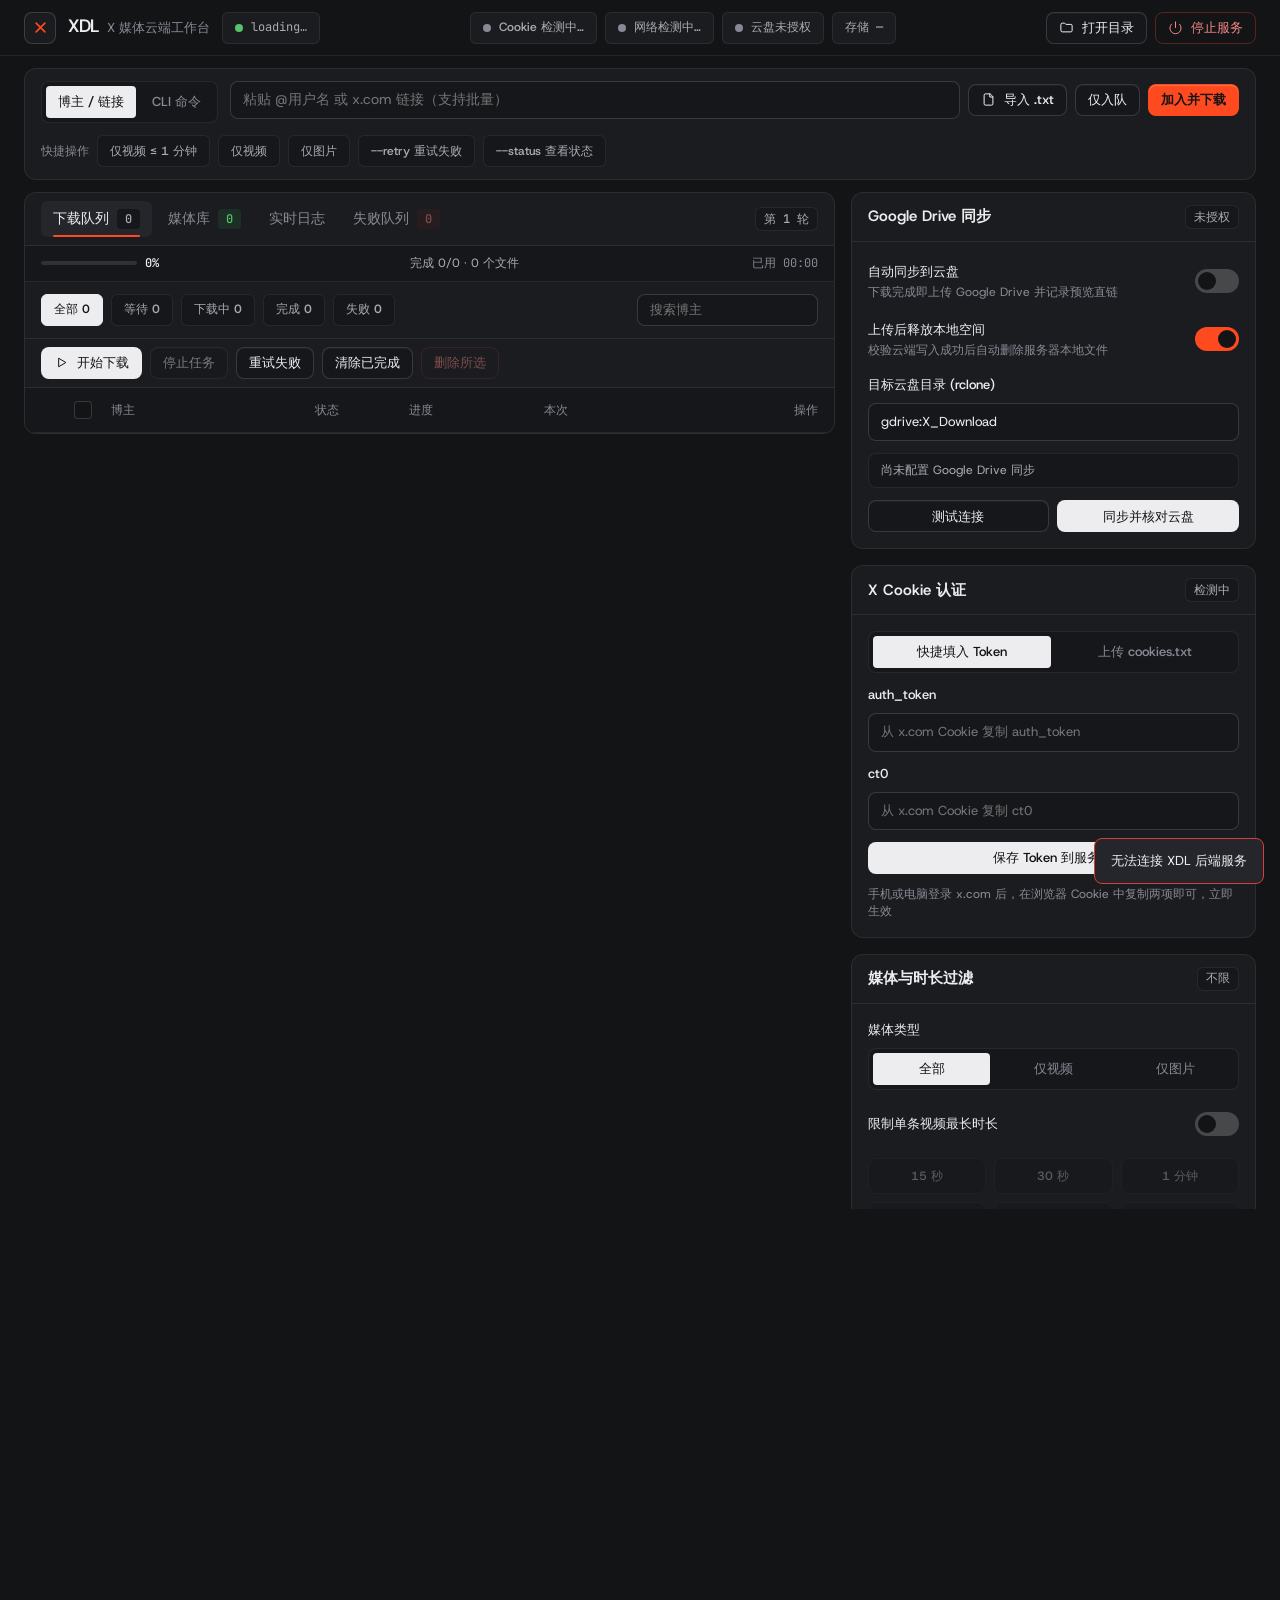
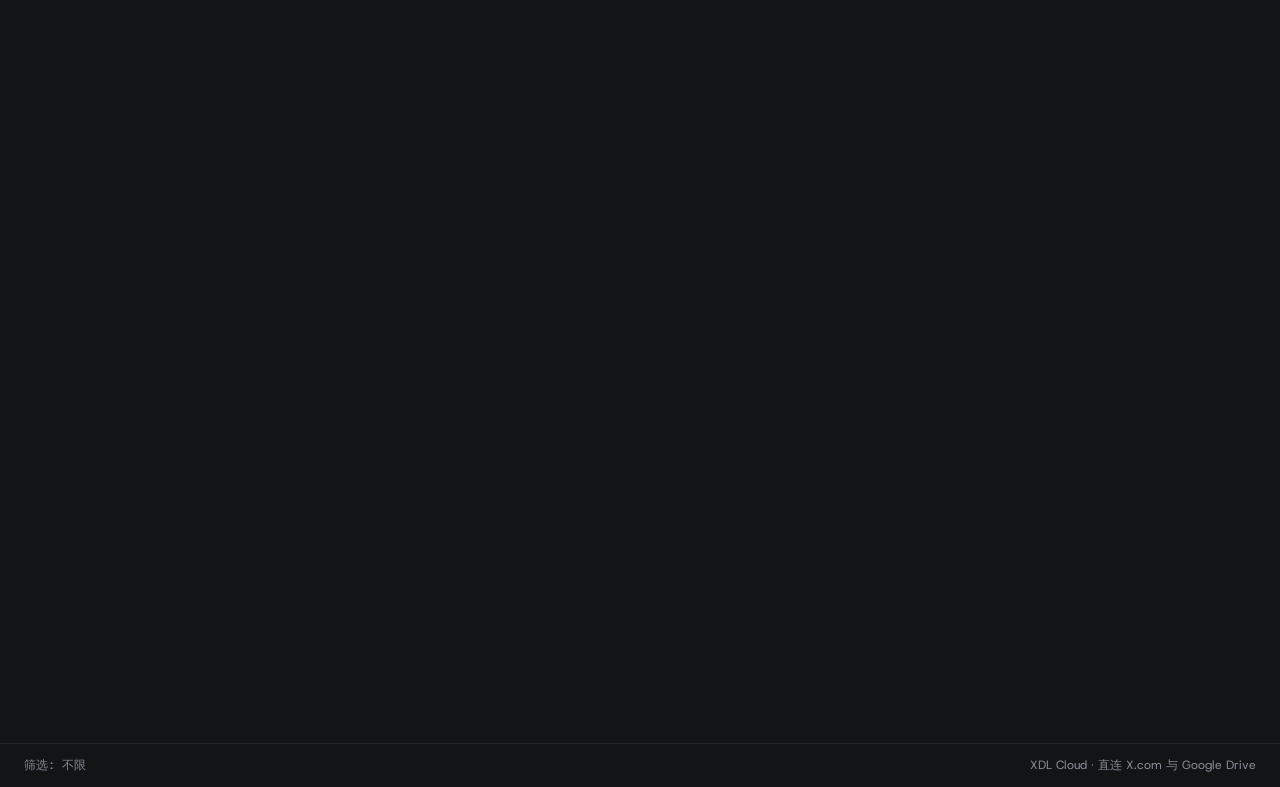
==== commit 5d806f6d: "style: polish workspace UI and mobile navigation - Refine workspace icon sizing, accent buttons, and" ====
--- a/xdl-gui/index.html
+++ b/xdl-gui/index.html
@@ -11,10 +11,10 @@
 <link rel="icon" href="data:image/svg+xml,%3Csvg xmlns='http://www.w3.org/2000/svg' viewBox='0 0 32 32'%3E%3Crect width='32' height='32' rx='8' fill='%2318191b'/%3E%3Cpath d='M8 8l16 16M24 8L8 24' stroke='%23ff4a1f' stroke-width='3.5' stroke-linecap='round'/%3E%3C/svg%3E">
 <link rel="preconnect" href="https://fonts.googleapis.com">
 <link rel="preconnect" href="https://fonts.gstatic.com" crossorigin>
-<link href="https://fonts.googleapis.com/css2?family=Host+Grotesk:wght@400;500;600;700&family=JetBrains+Mono:wght@400;500&display=swap" rel="stylesheet">
+<link href="https://fonts.googleapis.com/css2?family=Host+Grotesk:wght@400;500;600&family=JetBrains+Mono:wght@400;500&display=swap" rel="stylesheet">
 <link rel="stylesheet" href="styles.css">
 </head>
-<body data-mobile-tab="queue">
+<body data-mobile-tab="queue" data-view="accounts">
 <div class="app" id="app">
 
   <!-- Top Bar (56px) -->
@@ -36,51 +36,49 @@
         </button>
       </div>
 
-      <div class="tb-right">
-        <div class="envchips" aria-label="运行环境状态">
-          <button class="envchip" id="env-cookies" type="button" title="点击前往配置 X Cookie">
-            <i class="dot" aria-hidden="true"></i>
-            <span id="env-cookies-text">Cookie 检测中…</span>
-          </button>
-          <span class="envchip" id="env-proxy">
-            <i class="dot" aria-hidden="true"></i>
-            <span id="env-proxy-text">网络检测中…</span>
-          </span>
-          <button class="envchip" id="env-cloud" type="button" title="点击配置 Google Drive 自动同步">
-            <i class="dot" aria-hidden="true"></i>
-            <span id="env-cloud-text">云盘未授权</span>
-          </button>
-          <span class="envchip hide-sm" id="env-storage" title="服务器可用存储空间">
-            <span class="mono" id="env-storage-text">存储 —</span>
-          </span>
-          <button class="envchip envchip-accent hidden" id="env-filter" type="button" title="点击调整媒体与时长过滤">
-            <svg viewBox="0 0 24 24" width="12" height="12" fill="none" stroke="currentColor" stroke-width="2" stroke-linecap="round" stroke-linejoin="round" aria-hidden="true"><polygon points="22 3 2 3 10 12.46 10 19 14 21 14 12.46 22 3"/></svg>
-            <span id="env-filter-text"></span>
-          </button>
-        </div>
-
-        <div class="tb-actions">
-          <span class="envchip hide-sm auth-only" id="auth-user-chip" title="当前已登录管理员">
-            <i class="dot dot-ok" aria-hidden="true"></i>
-            <span class="mono" id="auth-username-text">admin</span>
-          </span>
-          <button class="btn ghost btn-sm auth-only" id="btn-logout" type="button" title="退出当前登录">
-            <svg viewBox="0 0 24 24" width="14" height="14" fill="none" stroke="currentColor" stroke-width="1.8" stroke-linecap="round" stroke-linejoin="round" aria-hidden="true"><path d="M9 21H5a2 2 0 0 1-2-2V5a2 2 0 0 1 2-2h4"/><polyline points="16 17 21 12 16 7"/><line x1="21" y1="12" x2="9" y2="12"/></svg>
-            <span>退出</span>
-          </button>
-          <button class="btn ghost btn-sm tablet-only" id="btn-open-side" type="button" aria-expanded="false" aria-controls="workspace-side">
-            <svg viewBox="0 0 24 24" width="14" height="14" fill="none" stroke="currentColor" stroke-width="1.8" stroke-linecap="round" stroke-linejoin="round" aria-hidden="true"><line x1="4" y1="21" x2="4" y2="14"/><line x1="4" y1="10" x2="4" y2="3"/><line x1="12" y1="21" x2="12" y2="12"/><line x1="12" y1="8" x2="12" y2="3"/><line x1="20" y1="21" x2="20" y2="16"/><line x1="20" y1="12" x2="20" y2="3"/><line x1="1" y1="14" x2="7" y2="14"/><line x1="9" y1="8" x2="15" y2="8"/><line x1="17" y1="16" x2="23" y2="16"/></svg>
-            <span>设置与同步</span>
-          </button>
-          <button class="btn ghost btn-sm desktop-only-action" id="btn-open-root" type="button" title="打开本地下载目录">
-            <svg viewBox="0 0 24 24" width="14" height="14" fill="none" stroke="currentColor" stroke-width="1.7" stroke-linecap="round" stroke-linejoin="round" aria-hidden="true"><path d="M3 7a2 2 0 0 1 2-2h4l2 2h8a2 2 0 0 1 2 2v8a2 2 0 0 1-2 2H5a2 2 0 0 1-2-2z"/></svg>
-            <span>打开目录</span>
-          </button>
-          <button class="btn danger-ghost btn-sm desktop-only-action" id="btn-stop-service" type="button" title="停止本地网页服务">
-            <svg viewBox="0 0 24 24" width="14" height="14" fill="none" stroke="currentColor" stroke-width="1.7" stroke-linecap="round" aria-hidden="true"><path d="M12 3v9"/><path d="M18.4 6.6a9 9 0 1 1-12.8 0"/></svg>
-            <span>停止服务</span>
-          </button>
-        </div>
+      <div class="envchips" aria-label="运行环境状态">
+        <button class="envchip" id="env-cookies" type="button" title="点击前往配置 X Cookie">
+          <i class="dot" aria-hidden="true"></i>
+          <span id="env-cookies-text">Cookie 检测中…</span>
+        </button>
+        <span class="envchip hide-sm" id="env-proxy">
+          <i class="dot" aria-hidden="true"></i>
+          <span id="env-proxy-text">网络检测中…</span>
+        </span>
+        <button class="envchip" id="env-cloud" type="button" title="点击配置 Google Drive 自动同步">
+          <i class="dot" aria-hidden="true"></i>
+          <span id="env-cloud-text">云盘未授权</span>
+        </button>
+        <span class="envchip hide-sm" id="env-storage" title="服务器可用存储空间">
+          <span class="mono" id="env-storage-text">存储 —</span>
+        </span>
+        <button class="envchip envchip-accent hidden" id="env-filter" type="button" title="点击调整媒体与时长过滤">
+          <svg viewBox="0 0 24 24" width="15" height="15" fill="none" stroke="currentColor" stroke-width="1.6" stroke-linecap="round" stroke-linejoin="round" aria-hidden="true"><polygon points="22 3 2 3 10 12.46 10 19 14 21 14 12.46 22 3"/></svg>
+          <span id="env-filter-text"></span>
+        </button>
+      </div>
+
+      <div class="tb-actions">
+        <span class="envchip hide-sm auth-only" id="auth-user-chip" title="当前已登录管理员">
+          <i class="dot dot-ok" aria-hidden="true"></i>
+          <span class="mono" id="auth-username-text">admin</span>
+        </span>
+        <button class="btn ghost btn-sm auth-only" id="btn-logout" type="button" title="退出当前登录" aria-label="退出登录">
+          <svg viewBox="0 0 24 24" width="15" height="15" fill="none" stroke="currentColor" stroke-width="1.6" stroke-linecap="round" stroke-linejoin="round" aria-hidden="true"><path d="M9 21H5a2 2 0 0 1-2-2V5a2 2 0 0 1 2-2h4"/><polyline points="16 17 21 12 16 7"/><line x1="21" y1="12" x2="9" y2="12"/></svg>
+          <span>退出</span>
+        </button>
+        <button class="btn ghost btn-sm tablet-only" id="btn-open-side" type="button" aria-expanded="false" aria-controls="workspace-side">
+          <svg viewBox="0 0 24 24" width="15" height="15" fill="none" stroke="currentColor" stroke-width="1.6" stroke-linecap="round" stroke-linejoin="round" aria-hidden="true"><line x1="4" y1="21" x2="4" y2="14"/><line x1="4" y1="10" x2="4" y2="3"/><line x1="12" y1="21" x2="12" y2="12"/><line x1="12" y1="8" x2="12" y2="3"/><line x1="20" y1="21" x2="20" y2="16"/><line x1="20" y1="12" x2="20" y2="3"/><line x1="1" y1="14" x2="7" y2="14"/><line x1="9" y1="8" x2="15" y2="8"/><line x1="17" y1="16" x2="23" y2="16"/></svg>
+          <span>设置与同步</span>
+        </button>
+        <button class="btn ghost btn-sm desktop-only-action" id="btn-open-root" type="button" title="打开本地下载目录">
+          <svg viewBox="0 0 24 24" width="15" height="15" fill="none" stroke="currentColor" stroke-width="1.6" stroke-linecap="round" stroke-linejoin="round" aria-hidden="true"><path d="M3 7a2 2 0 0 1 2-2h4l2 2h8a2 2 0 0 1 2 2v8a2 2 0 0 1-2 2H5a2 2 0 0 1-2-2z"/></svg>
+          <span>打开目录</span>
+        </button>
+        <button class="btn danger-ghost btn-sm desktop-only-action" id="btn-stop-service" type="button" title="停止本地网页服务">
+          <svg viewBox="0 0 24 24" width="15" height="15" fill="none" stroke="currentColor" stroke-width="1.6" stroke-linecap="round" aria-hidden="true"><path d="M12 3v9"/><path d="M18.4 6.6a9 9 0 1 1-12.8 0"/></svg>
+          <span>停止服务</span>
+        </button>
       </div>
     </div>
   </header>
@@ -98,24 +96,24 @@
           <div id="input-accounts-box" class="input-mode-box">
             <label for="paste-input" class="sr-only">输入 X 博主用户名或主页链接</label>
             <textarea id="paste-input" rows="1" spellcheck="false"
-              placeholder="粘贴 @用户名 或 x.com 链接（支持空格、逗号或换行批量导入，如 elonmusk, https://x.com/NASA）"></textarea>
+              placeholder="粘贴 @用户名 或 x.com 链接（支持批量）"></textarea>
             <div class="quick-actions-row">
               <button class="btn ghost btn-sm" id="btn-import-txt" type="button" title="导入 .txt 名单文件">
-                <svg viewBox="0 0 24 24" width="14" height="14" fill="none" stroke="currentColor" stroke-width="1.8" stroke-linecap="round" stroke-linejoin="round" aria-hidden="true"><path d="M14 3H7a2 2 0 0 0-2 2v14a2 2 0 0 0 2 2h10a2 2 0 0 0 2-2V8z"/><path d="M14 3v5h5"/></svg>
+                <svg viewBox="0 0 24 24" width="15" height="15" fill="none" stroke="currentColor" stroke-width="1.6" stroke-linecap="round" stroke-linejoin="round" aria-hidden="true"><path d="M14 3H7a2 2 0 0 0-2 2v14a2 2 0 0 0 2 2h10a2 2 0 0 0 2-2V8z"/><path d="M14 3v5h5"/></svg>
                 <span>导入 .txt</span>
               </button>
               <button class="btn ghost btn-sm" id="btn-add-only" type="button">仅入队</button>
-              <button class="btn primary btn-sm" id="btn-add-start" type="submit">加入并下载</button>
+              <button class="btn accent btn-sm" id="btn-add-start" type="submit">加入并下载</button>
             </div>
           </div>
 
           <div id="input-cmd-box" class="input-mode-box hidden">
             <label class="cmd-prompt mono" for="cmd-input">xdl&gt;</label>
             <input id="cmd-input" type="text" spellcheck="false"
-              placeholder="输入 xdl 命令，例如：NASA --videos-only --max-duration 60  或  --retry"
+              placeholder="NASA --videos-only --max-duration 60 或 --retry"
               aria-label="输入 xdl 命令（Ctrl+K 聚焦，上下方向键切换历史）">
             <span class="cmd-kbd mono" aria-hidden="true">Ctrl+K</span>
-            <button class="btn primary btn-sm" id="btn-cmd-run" type="submit">执行</button>
+            <button class="btn accent btn-sm" id="btn-cmd-run" type="submit">执行</button>
           </div>
         </form>
       </div>
@@ -142,6 +140,10 @@
       <section class="panel workspace-panel" aria-labelledby="workspace-tabs-title">
         <div class="panel-head workspace-head">
           <h1 id="workspace-tabs-title" class="sr-only">XDL 任务与媒体工作区</h1>
+          <div class="mob-view-head" aria-hidden="true">
+            <strong class="mob-view-title" id="mob-view-title">媒体库</strong>
+            <span class="mob-view-meta mono" id="mob-view-meta"></span>
+          </div>
           <div class="viewtabs" role="tablist" aria-label="工作区视图">
             <button class="viewtab active" id="view-accounts" role="tab" aria-selected="true" aria-controls="accounts-view" tabindex="0" type="button">
               <span>下载队列</span>
@@ -187,7 +189,7 @@
             </button>
             <button class="btn ghost btn-sm" id="btn-round-review" type="button">查看失败</button>
             <button class="iconbtn" id="btn-round-dismiss" type="button" aria-label="收起总结">
-              <svg viewBox="0 0 24 24" width="14" height="14" fill="none" stroke="currentColor" stroke-width="1.8" stroke-linecap="round"><path d="M6 6l12 12M18 6L6 18"/></svg>
+              <svg viewBox="0 0 24 24" width="15" height="15" fill="none" stroke="currentColor" stroke-width="1.6" stroke-linecap="round"><path d="M6 6l12 12M18 6L6 18"/></svg>
             </button>
           </div>
         </div>
@@ -202,12 +204,12 @@
               <button class="chip" data-filter="done" aria-pressed="false" type="button">完成 <b id="c-done">0</b></button>
               <button class="chip" data-filter="failed" aria-pressed="false" type="button">失败 <b id="c-failed">0</b></button>
             </div>
-            <input class="search" id="queue-search" type="search" placeholder="搜索博主…" aria-label="搜索队列博主">
-          </div>
-
-          <div class="actions-bar">
+            <input class="search" id="queue-search" type="search" placeholder="搜索博主" aria-label="搜索队列博主">
+          </div>
+
+          <div class="actions-bar queue-actions-bar">
             <button class="btn primary btn-sm" id="btn-start" type="button">
-              <svg id="btn-start-icon" viewBox="0 0 24 24" width="14" height="14" fill="none" stroke="currentColor" stroke-width="2" stroke-linecap="round" stroke-linejoin="round" aria-hidden="true"><path d="M8 5.5l11 6.5-11 6.5z"/></svg>
+              <svg id="btn-start-icon" viewBox="0 0 24 24" width="15" height="15" fill="none" stroke="currentColor" stroke-width="1.6" stroke-linecap="round" stroke-linejoin="round" aria-hidden="true"><path d="M8 5.5l11 6.5-11 6.5z"/></svg>
               <span id="btn-start-label">开始下载</span>
             </button>
             <button class="btn ghost btn-sm" id="btn-stop-run" type="button" disabled>停止任务</button>
@@ -250,7 +252,7 @@
           </div>
 
           <div class="actions-bar done-actions-bar">
-            <input class="search search-grow" id="done-search" type="search" placeholder="搜索文件名或 @博主…" aria-label="搜索媒体库">
+            <input class="search search-grow" id="done-search" type="search" placeholder="搜索文件名或 @博主" aria-label="搜索媒体库">
             <div class="seg seg-compact" role="group" aria-label="媒体视图模式">
               <button class="seg-btn active" id="done-mode-grid" type="button" aria-pressed="true">画廊</button>
               <button class="seg-btn" id="done-mode-list" type="button" aria-pressed="false">列表</button>
@@ -288,11 +290,11 @@
               <select class="select-sm" id="log-user-filter" aria-label="按博主筛选日志">
                 <option value="">全部账号</option>
               </select>
-              <input class="search" id="log-search" type="search" placeholder="过滤关键字…" aria-label="过滤日志">
-            </div>
-          </div>
-
-          <div class="actions-bar">
+              <input class="search" id="log-search" type="search" placeholder="过滤关键字" aria-label="过滤日志">
+            </div>
+          </div>
+
+          <div class="actions-bar logs-actions-bar">
             <label class="check-inline" for="log-autoscroll">
               <input class="m-check" type="checkbox" id="log-autoscroll" checked>
               <span>自动滚动</span>
@@ -315,8 +317,8 @@
         <!-- Tab 4: Failed Queue -->
         <div id="failed-view" class="tab-view hidden" role="tabpanel" aria-labelledby="view-failed">
           <div class="explain">
-            <svg viewBox="0 0 24 24" width="15" height="15" fill="none" stroke="currentColor" stroke-width="1.8" stroke-linecap="round" stroke-linejoin="round" aria-hidden="true"><circle cx="12" cy="12" r="9"/><path d="M12 16v-5"/><path d="M12 8h.01"/></svg>
-            <span>失败项按推文与媒体粒度精确记录，重试时不会重复抓取已成功的媒体。</span>
+            <svg viewBox="0 0 24 24" width="15" height="15" fill="none" stroke="currentColor" stroke-width="1.6" stroke-linecap="round" stroke-linejoin="round" aria-hidden="true"><circle cx="12" cy="12" r="9"/><path d="M12 16v-5"/><path d="M12 8h.01"/></svg>
+            <span>失败项按推文与媒体粒度精确记录，重试时不会重复抓取已成功的媒体</span>
           </div>
 
           <div class="toolbar">
@@ -327,10 +329,10 @@
               <button class="chip" data-reason="forbidden" aria-pressed="false" type="button">权限 <b id="f-forbidden">0</b></button>
               <button class="chip" data-reason="exhausted" aria-pressed="false" type="button">不可重试 <b id="f-exhausted">0</b></button>
             </div>
-            <input class="search" id="failed-search" type="search" placeholder="搜索失败文件…" aria-label="搜索失败文件">
-          </div>
-
-          <div class="actions-bar">
+            <input class="search" id="failed-search" type="search" placeholder="搜索失败文件" aria-label="搜索失败文件">
+          </div>
+
+          <div class="actions-bar failed-actions-bar">
             <button class="btn primary btn-sm" id="btn-failed-retry" type="button">
               <span id="btn-failed-retry-label">重试全部失败</span>
             </button>
@@ -363,14 +365,14 @@
         <div class="side-drawer-head tablet-only">
           <strong>筛选、云盘同步与配置</strong>
           <button class="iconbtn" id="btn-close-side" type="button" aria-label="关闭设置面板">
-            <svg viewBox="0 0 24 24" width="16" height="16" fill="none" stroke="currentColor" stroke-width="1.8" stroke-linecap="round"><path d="M6 6l12 12M18 6L6 18"/></svg>
+            <svg viewBox="0 0 24 24" width="16" height="16" fill="none" stroke="currentColor" stroke-width="1.6" stroke-linecap="round"><path d="M6 6l12 12M18 6L6 18"/></svg>
           </button>
         </div>
 
         <!-- Card 1: Cloud Drive Auto-Sync (Google Drive · 方案 A) -->
         <section class="panel cloud-panel" id="cloud-panel" aria-labelledby="cloud-title">
           <div class="panel-head">
-            <h2 id="cloud-title">自动同步到云盘</h2>
+            <h2 id="cloud-title">Google Drive 同步</h2>
             <span class="tag" id="cloud-status-tag">未授权</span>
           </div>
           <div class="panel-body">
@@ -403,7 +405,7 @@
               </div>
             </div>
 
-            <div class="rule-summary" id="cloud-sync-summary" aria-live="polite">尚未配置 Google Drive 同步。</div>
+            <div class="rule-summary" id="cloud-sync-summary" aria-live="polite">尚未配置 Google Drive 同步</div>
 
             <div class="btnrow">
               <button class="btn ghost btn-sm" id="btn-cloud-test" type="button">测试连接</button>
@@ -435,7 +437,7 @@
                 <input id="ck-ct0" type="password" autocomplete="off" spellcheck="false" placeholder="从 x.com Cookie 复制 ct0">
               </div>
               <button class="btn primary btn-sm wide" id="btn-save-tokens" type="button">保存 Token 到服务器</button>
-              <p class="fieldnote">手机或电脑登录 x.com 后，在浏览器 Cookie 中复制两项即可，立即生效。</p>
+              <p class="fieldnote">手机或电脑登录 x.com 后，在浏览器 Cookie 中复制两项即可，立即生效</p>
             </div>
 
             <div id="ck-pane-file" class="ck-pane hidden">
@@ -457,7 +459,7 @@
                   <option value="safari">Safari</option>
                 </select>
               </div>
-              <p class="fieldnote">支持浏览器扩展导出的 Netscape 格式 cookies.txt。</p>
+              <p class="fieldnote">支持浏览器扩展导出的 Netscape 格式 cookies.txt</p>
             </div>
           </div>
         </section>
@@ -637,7 +639,7 @@
               <code class="mono" id="cmd-preview-text"></code>
               <div class="btnrow">
                 <button class="btn ghost btn-sm" id="btn-copy-cmd" type="button">
-                  <svg id="copy-cmd-icon" viewBox="0 0 24 24" width="13" height="13" fill="none" stroke="currentColor" stroke-width="1.8" stroke-linecap="round" stroke-linejoin="round" aria-hidden="true"><rect x="9" y="9" width="13" height="13" rx="2"/><path d="M5 15H4a2 2 0 0 1-2-2V4a2 2 0 0 1 2-2h9a2 2 0 0 1 2 2v1"/></svg>
+                  <svg id="copy-cmd-icon" viewBox="0 0 24 24" width="15" height="15" fill="none" stroke="currentColor" stroke-width="1.6" stroke-linecap="round" stroke-linejoin="round" aria-hidden="true"><rect x="9" y="9" width="13" height="13" rx="2"/><path d="M5 15H4a2 2 0 0 1-2-2V4a2 2 0 0 1 2-2h9a2 2 0 0 1 2 2v1"/></svg>
                   <span id="copy-cmd-label">复制命令</span>
                 </button>
                 <button class="btn ghost btn-sm" id="btn-fill-cmd" type="button">填入命令栏</button>
@@ -666,7 +668,7 @@
                 <div class="pw-wrap">
                   <input id="auth-current-pw" type="password" autocomplete="current-password" placeholder="验证当前密码">
                   <button class="pw-toggle" type="button" data-pw-target="auth-current-pw" aria-label="显示密码" aria-pressed="false">
-                    <svg viewBox="0 0 24 24" width="15" height="15" fill="none" stroke="currentColor" stroke-width="1.8" stroke-linecap="round" stroke-linejoin="round" aria-hidden="true"><path d="M1 12s4-8 11-8 11 8 11 8-4 8-11 8-11-8-11-8z"/><circle cx="12" cy="12" r="3"/></svg>
+                    <svg viewBox="0 0 24 24" width="15" height="15" fill="none" stroke="currentColor" stroke-width="1.6" stroke-linecap="round" stroke-linejoin="round" aria-hidden="true"><path d="M1 12s4-8 11-8 11 8 11 8-4 8-11 8-11-8-11-8z"/><circle cx="12" cy="12" r="3"/></svg>
                   </button>
                 </div>
               </div>
@@ -681,7 +683,7 @@
                 <div class="pw-wrap">
                   <input id="auth-new-pw" type="password" autocomplete="new-password" placeholder="输入新密码">
                   <button class="pw-toggle" type="button" data-pw-target="auth-new-pw" aria-label="显示密码" aria-pressed="false">
-                    <svg viewBox="0 0 24 24" width="15" height="15" fill="none" stroke="currentColor" stroke-width="1.8" stroke-linecap="round" stroke-linejoin="round" aria-hidden="true"><path d="M1 12s4-8 11-8 11 8 11 8-4 8-11 8-11-8-11-8z"/><circle cx="12" cy="12" r="3"/></svg>
+                    <svg viewBox="0 0 24 24" width="15" height="15" fill="none" stroke="currentColor" stroke-width="1.6" stroke-linecap="round" stroke-linejoin="round" aria-hidden="true"><path d="M1 12s4-8 11-8 11 8 11 8-4 8-11 8-11-8-11-8z"/><circle cx="12" cy="12" r="3"/></svg>
                   </button>
                 </div>
               </div>
@@ -698,7 +700,7 @@
               <button class="btn ghost btn-sm" id="btn-panel-logout" type="button">退出当前设备</button>
               <button class="btn danger-ghost btn-sm" id="btn-logout-all" type="button">注销全部设备</button>
             </div>
-            <p class="fieldnote">修改密码后会立刻使其他设备历史会话失效；若忘记密码，可在服务器运行 setup_auth.sh 重置。</p>
+            <p class="fieldnote">修改密码后会立刻使其他设备历史会话失效；若忘记密码，可在服务器运行 setup_auth.sh 重置</p>
           </div>
         </section>
       </aside>
@@ -717,22 +719,22 @@
 <!-- Mobile Safe-Area Bottom Action Bar -->
 <nav class="mob-nav" aria-label="移动端主导航">
   <button class="mob-btn active" type="button" data-mobile-tab="queue" aria-pressed="true">
-    <svg viewBox="0 0 24 24" width="18" height="18" fill="none" stroke="currentColor" stroke-width="1.8" stroke-linecap="round" stroke-linejoin="round" aria-hidden="true"><line x1="8" y1="6" x2="21" y2="6"/><line x1="8" y1="12" x2="21" y2="12"/><line x1="8" y1="18" x2="21" y2="18"/><line x1="3" y1="6" x2="3.01" y2="6"/><line x1="3" y1="12" x2="3.01" y2="12"/><line x1="3" y1="18" x2="3.01" y2="18"/></svg>
+    <svg viewBox="0 0 24 24" width="18" height="18" fill="none" stroke="currentColor" stroke-width="1.6" stroke-linecap="round" stroke-linejoin="round" aria-hidden="true"><line x1="8" y1="6" x2="21" y2="6"/><line x1="8" y1="12" x2="21" y2="12"/><line x1="8" y1="18" x2="21" y2="18"/><line x1="3" y1="6" x2="3.01" y2="6"/><line x1="3" y1="12" x2="3.01" y2="12"/><line x1="3" y1="18" x2="3.01" y2="18"/></svg>
     <span>队列</span>
     <span class="mob-badge mono hidden" id="mob-queue-badge">0</span>
   </button>
   <button class="mob-btn" type="button" data-mobile-tab="done" aria-pressed="false">
-    <svg viewBox="0 0 24 24" width="18" height="18" fill="none" stroke="currentColor" stroke-width="1.8" stroke-linecap="round" stroke-linejoin="round" aria-hidden="true"><rect x="3" y="3" width="18" height="18" rx="2"/><circle cx="8.5" cy="8.5" r="1.5"/><polyline points="21 15 16 10 5 21"/></svg>
+    <svg viewBox="0 0 24 24" width="18" height="18" fill="none" stroke="currentColor" stroke-width="1.6" stroke-linecap="round" stroke-linejoin="round" aria-hidden="true"><rect x="3" y="3" width="18" height="18" rx="2"/><circle cx="8.5" cy="8.5" r="1.5"/><polyline points="21 15 16 10 5 21"/></svg>
     <span>媒体库</span>
     <span class="mob-badge mono hidden" id="mob-done-badge">0</span>
   </button>
   <button class="mob-btn" type="button" data-mobile-tab="logs" aria-pressed="false">
-    <svg viewBox="0 0 24 24" width="18" height="18" fill="none" stroke="currentColor" stroke-width="1.8" stroke-linecap="round" stroke-linejoin="round" aria-hidden="true"><polyline points="4 17 10 11 4 5"/><line x1="12" y1="19" x2="20" y2="19"/></svg>
+    <svg viewBox="0 0 24 24" width="18" height="18" fill="none" stroke="currentColor" stroke-width="1.6" stroke-linecap="round" stroke-linejoin="round" aria-hidden="true"><polyline points="4 17 10 11 4 5"/><line x1="12" y1="19" x2="20" y2="19"/></svg>
     <span>日志</span>
     <span class="mob-dot hidden" id="mob-log-dot"></span>
   </button>
   <button class="mob-btn" type="button" data-mobile-tab="settings" aria-pressed="false">
-    <svg viewBox="0 0 24 24" width="18" height="18" fill="none" stroke="currentColor" stroke-width="1.8" stroke-linecap="round" stroke-linejoin="round" aria-hidden="true"><circle cx="12" cy="12" r="3"/><path d="M19.4 15a1.65 1.65 0 0 0 .33 1.82l.06.06a2 2 0 1 1-2.83 2.83l-.06-.06a1.65 1.65 0 0 0-1.82-.33 1.65 1.65 0 0 0-1 1.51V21a2 2 0 0 1-4 0v-.09A1.65 1.65 0 0 0 9 19.4a1.65 1.65 0 0 0-1.82.33l-.06.06a2 2 0 1 1-2.83-2.83l.06-.06a1.65 1.65 0 0 0 .33-1.82 1.65 1.65 0 0 0-1.51-1H3a2 2 0 0 1 0-4h.09A1.65 1.65 0 0 0 4.6 9a1.65 1.65 0 0 0-.33-1.82l-.06-.06a2 2 0 1 1 2.83-2.83l.06.06a1.65 1.65 0 0 0 1.82.33H9a1.65 1.65 0 0 0 1-1.51V3a2 2 0 0 1 4 0v.09a1.65 1.65 0 0 0 1 1.51 1.65 1.65 0 0 0 1.82-.33l.06-.06a2 2 0 1 1 2.83 2.83l-.06.06a1.65 1.65 0 0 0-.33 1.82V9c.26.6.86 1 1.51 1H21a2 2 0 0 1 0 4h-.09a1.65 1.65 0 0 0-1.51 1z"/></svg>
+    <svg viewBox="0 0 24 24" width="18" height="18" fill="none" stroke="currentColor" stroke-width="1.6" stroke-linecap="round" stroke-linejoin="round" aria-hidden="true"><circle cx="12" cy="12" r="3"/><path d="M19.4 15a1.65 1.65 0 0 0 .33 1.82l.06.06a2 2 0 1 1-2.83 2.83l-.06-.06a1.65 1.65 0 0 0-1.82-.33 1.65 1.65 0 0 0-1 1.51V21a2 2 0 0 1-4 0v-.09A1.65 1.65 0 0 0 9 19.4a1.65 1.65 0 0 0-1.82.33l-.06.06a2 2 0 1 1-2.83-2.83l.06-.06a1.65 1.65 0 0 0 .33-1.82 1.65 1.65 0 0 0-1.51-1H3a2 2 0 0 1 0-4h.09A1.65 1.65 0 0 0 4.6 9a1.65 1.65 0 0 0-.33-1.82l-.06-.06a2 2 0 1 1 2.83-2.83l.06.06a1.65 1.65 0 0 0 1.82.33H9a1.65 1.65 0 0 0 1-1.51V3a2 2 0 0 1 4 0v.09a1.65 1.65 0 0 0 1 1.51 1.65 1.65 0 0 0 1.82-.33l.06-.06a2 2 0 1 1 2.83 2.83l-.06.06a1.65 1.65 0 0 0-.33 1.82V9c.26.6.86 1 1.51 1H21a2 2 0 0 1 0 4h-.09a1.65 1.65 0 0 0-1.51 1z"/></svg>
     <span>设置</span>
     <span class="mob-dot hidden" id="mob-filter-dot"></span>
   </button>
@@ -766,13 +768,13 @@
       </div>
       <div class="media-nav-group">
         <button class="iconbtn" id="media-modal-prev" type="button" aria-label="上一个媒体" title="上一个 (←)">
-          <svg viewBox="0 0 24 24" width="16" height="16" fill="none" stroke="currentColor" stroke-width="1.8" stroke-linecap="round" stroke-linejoin="round"><polyline points="15 18 9 12 15 6"/></svg>
+          <svg viewBox="0 0 24 24" width="16" height="16" fill="none" stroke="currentColor" stroke-width="1.6" stroke-linecap="round" stroke-linejoin="round"><polyline points="15 18 9 12 15 6"/></svg>
         </button>
         <button class="iconbtn" id="media-modal-next" type="button" aria-label="下一个媒体" title="下一个 (→)">
-          <svg viewBox="0 0 24 24" width="16" height="16" fill="none" stroke="currentColor" stroke-width="1.8" stroke-linecap="round" stroke-linejoin="round"><polyline points="9 18 15 12 9 6"/></svg>
+          <svg viewBox="0 0 24 24" width="16" height="16" fill="none" stroke="currentColor" stroke-width="1.6" stroke-linecap="round" stroke-linejoin="round"><polyline points="9 18 15 12 9 6"/></svg>
         </button>
         <button class="iconbtn" id="media-modal-close" type="button" aria-label="关闭媒体预览">
-          <svg viewBox="0 0 24 24" width="16" height="16" fill="none" stroke="currentColor" stroke-width="1.8" stroke-linecap="round"><path d="M6 6l12 12M18 6L6 18"/></svg>
+          <svg viewBox="0 0 24 24" width="16" height="16" fill="none" stroke="currentColor" stroke-width="1.6" stroke-linecap="round"><path d="M6 6l12 12M18 6L6 18"/></svg>
         </button>
       </div>
     </div>
@@ -795,7 +797,7 @@
   <div class="drawer-head">
     <h3 id="drawer-title">@user</h3>
     <button class="iconbtn" id="drawer-close" type="button" aria-label="关闭详情">
-      <svg viewBox="0 0 24 24" width="16" height="16" fill="none" stroke="currentColor" stroke-width="1.8" stroke-linecap="round"><path d="M6 6l12 12M18 6L6 18"/></svg>
+      <svg viewBox="0 0 24 24" width="16" height="16" fill="none" stroke="currentColor" stroke-width="1.6" stroke-linecap="round"><path d="M6 6l12 12M18 6L6 18"/></svg>
     </button>
   </div>
   <div class="drawer-body" id="drawer-body"></div>
--- a/xdl-gui/styles.css
+++ b/xdl-gui/styles.css
@@ -1,72 +1,77 @@
-/* XDL Cloud Workbench — design-taste-frontend (graphite-safety-orange + host + motion) */
+/* XDL Cloud Workbench — Matte Graphite Studio Ingest Deck */
 
 :root {
   color-scheme: dark;
 
-  /* Dealt palette: graphite-safety-orange (Zero violet/lavender) */
-  --p-bg: #18191b;
-  --p-surface: #222427;
-  --p-surface-2: #1c1e21;
-  --p-raise: #2a2d31;
-  --p-ink: #eff0f1;
-  --p-muted: #9c9ea3;
+  /* Matte Graphite Neutral Ramp + Safety-Orange Signal */
+  --p-bg: #131416;
+  --p-surface: #1b1c1f;
+  --p-surface-2: #16171a;
+  --p-raise: #24262b;
+  --p-ink: #ededef;
+  --p-ink-2: #a8abb3;
+  --p-muted: #868a94;
+
+  /* Reserved Accent vs Quiet Primary Control */
   --p-accent: #ff4a1f;
-  --p-accent-ink: #18191b;
-  --p-action: #ff4a1f;
-  --p-action-ink: #18191b;
-
-  /* Semantic tokens */
+  --p-accent-ink: #131416;
+  --p-action: #ededef;
+  --p-action-ink: #131416;
+
+  /* Semantic Status (toned to sit inside the matte ramp) */
   --ok: #2ea043;
-  --ok-ink: #6ee787;
+  --ok-ink: #57c26c;
   --ok-soft: rgba(46, 160, 67, 0.14);
   --warn: #d29922;
-  --warn-ink: #f2cc60;
-  --warn-soft: rgba(210, 153, 34, 0.15);
-  --bad: #da3633;
-  --bad-ink: #ff8e88;
-  --bad-soft: rgba(218, 54, 51, 0.15);
+  --warn-ink: #e5b84b;
+  --warn-soft: rgba(210, 153, 34, 0.14);
+  --bad: #dc3c38;
+  --bad-ink: #f48784;
+  --bad-soft: rgba(220, 60, 56, 0.14);
   --cloud: #38bdf8;
   --cloud-soft: rgba(56, 189, 248, 0.14);
 
-  --line: color-mix(in oklab, var(--p-ink) 11%, transparent);
-  --line-strong: color-mix(in oklab, var(--p-ink) 22%, transparent);
+  /* Quiet Hairlines */
+  --line: color-mix(in oklab, var(--p-ink) 8%, transparent);
+  --line-strong: color-mix(in oklab, var(--p-ink) 16%, transparent);
 
   /* Typography */
   --font-display: "Host Grotesk", "PingFang SC", "Noto Sans SC", "Microsoft YaHei", system-ui, sans-serif;
   --font-text: "Host Grotesk", "PingFang SC", "Noto Sans SC", "Microsoft YaHei", system-ui, sans-serif;
   --font-mono: "JetBrains Mono", ui-monospace, "SFMono-Regular", Menlo, Consolas, monospace;
 
-  /* Strict 4px spacing scale */
+  /* Strict 4px Spacing Scale */
   --s-1: 4px;
   --s-2: 8px;
   --s-3: 12px;
   --s-4: 16px;
-  --s-5: 24px;
-  --s-6: 32px;
-  --s-7: 48px;
-
-  /* Soft radius family */
-  --r-sm: 8px;
-  --r-md: 12px;
+  --s-5: 20px;
+  --s-6: 24px;
+  --s-7: 32px;
+  --s-8: 48px;
+
+  /* Nested Radii (outer - padding = inner) */
+  --r-xs: 4px;
+  --r-sm: 6px;
+  --r-md: 8px;
+  --r-lg: 12px;
   --r-btn: 8px;
 
-  /* Layout rhythm */
+  /* Shell Geometry */
   --nav: 56px;
   --container: 1440px;
   --gut: 24px;
   --bar: 0px;
 
-  /* Motion layer (taste-skill motion.css) */
-  --m-in: 150ms;
+  /* Motion (Single Ease-Out Curve) */
+  --m-in: 140ms;
   --m-out: 120ms;
   --m-press: 90ms;
   --m-panel: 200ms;
   --m-slide: 240ms;
-  --m-image: 600ms;
-  --m-image-out: 400ms;
-  --m-ease: cubic-bezier(0.2, 0.8, 0.2, 1);
-  --m-ease-io: cubic-bezier(0.65, 0, 0.35, 1);
-  --m-ease-enter: cubic-bezier(0.22, 1, 0.36, 1);
+  --m-image: 420ms;
+  --m-image-out: 280ms;
+  --m-ease: cubic-bezier(0.22, 1, 0.36, 1);
   --m-lift: -2px;
 }
 
@@ -75,6 +80,7 @@
 html {
   -webkit-text-size-adjust: 100%;
   margin: 0;
+  overflow-x: clip;
 }
 
 body {
@@ -88,15 +94,15 @@
 }
 
 ::selection {
-  background: color-mix(in oklab, var(--p-accent) 30%, transparent);
+  background: color-mix(in oklab, var(--p-accent) 28%, transparent);
   color: var(--p-ink);
 }
 
-* { scrollbar-width: thin; scrollbar-color: #34373d transparent; }
+* { scrollbar-width: thin; scrollbar-color: #2f3238 transparent; }
 ::-webkit-scrollbar { width: 8px; height: 8px; }
 ::-webkit-scrollbar-track { background: transparent; }
-::-webkit-scrollbar-thumb { background: #34373d; border-radius: 8px; }
-::-webkit-scrollbar-thumb:hover { background: #484c54; }
+::-webkit-scrollbar-thumb { background: #2f3238; border-radius: 8px; }
+::-webkit-scrollbar-thumb:hover { background: #42464f; }
 
 button { font: inherit; color: inherit; background: none; border: 0; cursor: pointer; }
 input, select, textarea { font: inherit; color: inherit; }
@@ -114,45 +120,59 @@
 }
 
 :focus-visible {
-  outline: 2px solid var(--p-action);
+  outline: 2px solid var(--p-accent);
   outline-offset: 2px;
   border-radius: var(--r-sm);
 }
 
 .skip-link {
   position: fixed;
-  left: -9999px;
-  top: 8px;
+  left: var(--s-4);
+  top: var(--s-2);
   z-index: 120;
-  padding: var(--s-2) var(--s-4);
-  background: var(--p-action);
-  color: var(--p-action-ink);
+  min-height: 44px;
+  padding: 0 var(--s-4);
+  display: inline-flex;
+  align-items: center;
+  background: var(--p-accent);
+  color: var(--p-accent-ink);
   font-weight: 600;
   border-radius: var(--r-btn);
-}
-.skip-link:focus { left: var(--s-4); }
-
-/* ---------- Shared Wrap (Equal Left & Right Edges) ---------- */
+  transform: translateY(-200%);
+  opacity: 0;
+  pointer-events: none;
+  transition: transform var(--m-out) var(--m-ease), opacity var(--m-out) var(--m-ease);
+}
+.skip-link:focus-visible {
+  transform: translateY(0);
+  opacity: 1;
+  pointer-events: auto;
+}
+
+/* ---------- Shared Container (Equal Left & Right Edges) ---------- */
 .wrap {
   width: min(100% - 2 * var(--gut), var(--container));
   margin-inline: auto;
 }
 
-/* ---------- Auth Mode & Cloud Mode Hiding ---------- */
+/* ---------- Mode Visibility ---------- */
 body.is-cloud .desktop-only-action { display: none !important; }
 body:not(.is-auth) .auth-only { display: none !important; }
 .tablet-only { display: none; }
-
-/* ---------- First-load subtle entrance ---------- */
+@media (min-width: 1024px) {
+  .tablet-only { display: none !important; }
+}
+
+/* ---------- Subtle First-Load Entrance ---------- */
 @keyframes enterSettle {
-  from { opacity: 0; transform: translateY(6px); }
+  from { opacity: 0; transform: translateY(8px); }
   to { opacity: 1; transform: none; }
 }
 @media (prefers-reduced-motion: no-preference) {
   .quickbar, .workbench {
-    animation: enterSettle 420ms var(--m-ease-enter) both;
-  }
-  .workbench { animation-delay: 50ms; }
+    animation: enterSettle 360ms var(--m-ease) both;
+  }
+  .workbench { animation-delay: 40ms; }
 }
 
 /* ---------- App Shell ---------- */
@@ -173,15 +193,16 @@
   border-bottom: 1px solid var(--line);
   display: flex;
   align-items: center;
+  width: 100%;
 }
 
 .topbar-inner {
   display: flex;
   align-items: center;
   justify-content: space-between;
-  gap: var(--s-4);
+  gap: var(--s-3);
   padding-block: var(--s-2);
-  flex-wrap: wrap;
+  min-width: 0;
 }
 
 .tb-brand {
@@ -189,14 +210,16 @@
   align-items: center;
   gap: var(--s-3);
   min-width: 0;
+  flex: 0 1 auto;
 }
 
 .appmark {
   width: 32px;
   height: 32px;
-  border-radius: var(--r-sm);
-  background: var(--p-accent);
-  color: var(--p-accent-ink);
+  border-radius: var(--r-md);
+  background: var(--p-surface);
+  border: 1px solid var(--line-strong);
+  color: var(--p-accent);
   display: grid;
   place-items: center;
   flex: none;
@@ -206,76 +229,85 @@
   display: flex;
   align-items: baseline;
   gap: var(--s-2);
+  flex: none;
 }
 
 .tb-title {
   font-family: var(--font-display);
   font-size: 18px;
   font-weight: 600;
-  letter-spacing: -0.03em;
+  line-height: 1;
+  letter-spacing: -0.02em;
 }
 
 .tb-sub {
   font-size: 13px;
   color: var(--p-muted);
+  white-space: nowrap;
+}
+
+@media (max-width: 1279px) {
+  .tb-sub { display: none; }
 }
 
 .urlchip {
   display: inline-flex;
   align-items: center;
   gap: var(--s-2);
-  height: 30px;
+  height: 32px;
   padding: 0 var(--s-3);
   border-radius: var(--r-sm);
   border: 1px solid var(--line);
   background: var(--p-surface);
   font-size: 12px;
-  color: var(--p-muted);
+  color: var(--p-ink-2);
+  min-width: 0;
+  max-width: 196px;
   transition: border-color var(--m-out) var(--m-ease), color var(--m-out) var(--m-ease);
 }
+.urlchip #server-url-text {
+  overflow: hidden;
+  text-overflow: ellipsis;
+  white-space: nowrap;
+}
 .urlchip:hover { border-color: var(--line-strong); color: var(--p-ink); }
 
-.tb-right {
-  display: flex;
-  align-items: center;
-  gap: var(--s-3);
-  flex-wrap: wrap;
-}
-
 .envchips {
   display: flex;
   align-items: center;
   gap: var(--s-2);
-  flex-wrap: wrap;
+  min-width: 0;
+  flex: 0 1 auto;
 }
 
 .envchip {
   display: inline-flex;
   align-items: center;
-  gap: 6px;
-  height: 30px;
-  padding: 0 10px;
-  border-radius: 999px;
+  gap: var(--s-2);
+  height: 32px;
+  padding: 0 var(--s-3);
+  border-radius: var(--r-sm);
   border: 1px solid var(--line);
   background: var(--p-surface);
   font-size: 12px;
   font-weight: 500;
+  color: var(--p-ink-2);
+  white-space: nowrap;
+  flex: none;
+  transition: border-color var(--m-out) var(--m-ease), background-color var(--m-out) var(--m-ease), color var(--m-out) var(--m-ease);
+}
+button.envchip:hover { border-color: var(--line-strong); background: var(--p-raise); color: var(--p-ink); }
+
+.envchip-accent {
+  border-color: color-mix(in oklab, var(--p-accent) 42%, transparent);
+  background: color-mix(in oklab, var(--p-accent) 12%, var(--p-surface));
   color: var(--p-ink);
-  white-space: nowrap;
-  transition: border-color var(--m-out) var(--m-ease), background-color var(--m-out) var(--m-ease);
-}
-button.envchip:hover { border-color: var(--line-strong); background: var(--p-raise); }
-
-.envchip-accent {
-  border-color: color-mix(in oklab, var(--p-accent) 45%, transparent);
-  background: color-mix(in oklab, var(--p-accent) 14%, var(--p-surface));
-  color: var(--p-ink);
 }
 
 .dot {
-  width: 7px;
-  height: 7px;
-  border-radius: 50%;
+  width: 8px;
+  height: 8px;
+  border-radius: 999px;
   background: var(--p-muted);
   flex: none;
 }
@@ -288,15 +320,20 @@
   display: flex;
   align-items: center;
   gap: var(--s-2);
-}
-
-/* ---------- Unified Buttons (One Button System) ---------- */
+  flex: none;
+}
+
+@media (max-width: 1120px) and (min-width: 1024px) {
+  #env-storage { display: none; }
+}
+
+/* ---------- Unified Button System ---------- */
 .btn {
   display: inline-flex;
   align-items: center;
   justify-content: center;
-  gap: 6px;
-  height: 38px;
+  gap: var(--s-2);
+  height: 36px;
   padding: 0 var(--s-4);
   border-radius: var(--r-btn);
   border: 1px solid transparent;
@@ -309,27 +346,42 @@
               color var(--m-out) var(--m-ease),
               transform var(--m-press) var(--m-ease);
 }
-.btn-sm { height: 34px; padding: 0 var(--s-3); font-size: 13px; }
+.btn-sm { height: 32px; padding: 0 var(--s-3); font-size: 13px; }
 .btn.wide { width: 100%; }
 .btn:disabled { opacity: 0.45; cursor: not-allowed; pointer-events: none; }
+
+.btn.accent {
+  background: var(--p-accent);
+  color: var(--p-accent-ink);
+  font-weight: 600;
+  box-shadow: inset 0 1px 0 rgba(255, 255, 255, 0.2);
+}
+.btn.accent:hover { background: color-mix(in oklab, var(--p-accent) 88%, #ffffff); }
 
 .btn.primary {
   background: var(--p-action);
   color: var(--p-action-ink);
-}
-.btn.primary:hover { background: color-mix(in oklab, var(--p-action) 86%, #ffffff); }
+  font-weight: 500;
+}
+.btn.primary:hover { background: #ffffff; }
 
 .btn.ghost {
-  background: var(--p-surface);
+  background: var(--p-surface-2);
   color: var(--p-ink);
   border-color: var(--line-strong);
-}
-.btn.ghost:hover { background: var(--p-raise); border-color: color-mix(in oklab, var(--p-ink) 34%, transparent); }
+  box-shadow: inset 0 1px 0 rgba(255, 255, 255, 0.04);
+}
+.btn.ghost:hover { background: var(--p-raise); border-color: color-mix(in oklab, var(--p-ink) 26%, transparent); }
+
+.btn.btn-is-running {
+  border-color: color-mix(in oklab, var(--p-accent) 45%, transparent);
+  color: var(--p-ink);
+}
 
 .btn.danger-ghost {
   background: transparent;
   color: var(--bad-ink);
-  border-color: color-mix(in oklab, var(--bad) 40%, transparent);
+  border-color: color-mix(in oklab, var(--bad) 36%, transparent);
 }
 .btn.danger-ghost:hover { background: var(--bad-soft); border-color: var(--bad); }
 
@@ -338,18 +390,24 @@
   color: #ffffff;
 }
 
+.btn.danger-ghost.confirming {
+  background: var(--bad);
+  border-color: var(--bad);
+  color: #ffffff;
+}
+
 @media (hover: hover) and (pointer: fine) {
   .btn:hover:not(:disabled) { transform: translateY(-1px); transition-duration: var(--m-in); }
 }
-.btn:active:not(:disabled) { transform: translateY(1px) scale(0.985); }
+.btn:active:not(:disabled) { transform: translateY(1px) scale(0.98); }
 
 .iconbtn {
-  width: 34px;
-  height: 34px;
+  width: 32px;
+  height: 32px;
   border-radius: var(--r-btn);
   border: 1px solid var(--line);
   background: var(--p-surface-2);
-  color: var(--p-muted);
+  color: var(--p-ink-2);
   display: inline-grid;
   place-items: center;
   flex: none;
@@ -361,38 +419,44 @@
 .iconbtn:hover:not(:disabled) { color: var(--p-ink); border-color: var(--line-strong); background: var(--p-raise); }
 .iconbtn.danger:hover:not(:disabled) { color: var(--bad-ink); border-color: var(--bad); background: var(--bad-soft); }
 .iconbtn:disabled { opacity: 0.35; cursor: not-allowed; }
-.iconbtn:active:not(:disabled) { transform: scale(0.96); }
+.iconbtn:active:not(:disabled) { transform: scale(0.97); }
 
 .linkbtn {
+  display: inline-flex;
+  align-items: center;
+  gap: var(--s-1);
   font-size: 13px;
   font-weight: 500;
   color: var(--p-accent);
-  padding: 2px 4px;
-  border-radius: 4px;
-}
-.linkbtn:hover { text-decoration: underline; text-underline-offset: 3px; }
+  padding: var(--s-1) var(--s-2);
+  border-radius: var(--r-xs);
+  transition: background-color var(--m-out) var(--m-ease), color var(--m-out) var(--m-ease);
+}
+.linkbtn:hover { text-decoration: underline; text-underline-offset: 3px; background: color-mix(in oklab, var(--p-accent) 10%, transparent); }
 
 /* ---------- Quick Bar (First-Screen Unified Input) ---------- */
 .quickbar {
-  padding-top: var(--s-4);
-  padding-bottom: var(--s-3);
+  padding-block: var(--s-3);
 }
 
 .quickbar-inner {
   background: var(--p-surface);
   border: 1px solid var(--line);
-  border-radius: var(--r-md);
+  border-radius: var(--r-lg);
   padding: var(--s-3) var(--s-4);
   display: flex;
   flex-direction: column;
   gap: var(--s-3);
+  min-width: 0;
 }
 
 .quick-top {
   display: flex;
   align-items: stretch;
   gap: var(--s-3);
-}
+  min-width: 0;
+}
+.quick-top > * { min-width: 0; }
 
 .quick-form {
   flex: 1;
@@ -404,26 +468,28 @@
   align-items: center;
   gap: var(--s-2);
   width: 100%;
+  min-width: 0;
 }
 
 .input-mode-box textarea,
 .input-mode-box input {
   flex: 1;
   min-width: 0;
-  min-height: 38px;
-  padding: 8px var(--s-3);
-  border-radius: var(--r-sm);
+  min-height: 36px;
+  padding: var(--s-2) var(--s-3);
+  border-radius: var(--r-md);
   border: 1px solid var(--line-strong);
   background: var(--p-surface-2);
   color: var(--p-ink);
   font-size: 14px;
   line-height: 1.4;
-  resize: vertical;
+  resize: none;
   transition: border-color var(--m-out) var(--m-ease), box-shadow var(--m-out) var(--m-ease);
 }
 
 .input-mode-box textarea {
   max-height: 120px;
+  overflow-y: auto;
 }
 
 .input-mode-box input {
@@ -432,8 +498,8 @@
 
 .input-mode-box :is(textarea, input):focus {
   outline: none;
-  border-color: var(--p-action);
-  box-shadow: 0 0 0 1px var(--p-action);
+  border-color: var(--p-accent);
+  box-shadow: 0 0 0 1px var(--p-accent);
 }
 
 .quick-actions-row {
@@ -451,12 +517,12 @@
 }
 
 .cmd-kbd {
-  font-size: 11px;
+  font-size: 12px;
   color: var(--p-muted);
   border: 1px solid var(--line);
   background: var(--p-bg);
-  padding: 3px 6px;
-  border-radius: 5px;
+  padding: var(--s-1) var(--s-2);
+  border-radius: var(--r-xs);
   flex: none;
 }
 
@@ -473,9 +539,11 @@
   align-items: center;
   gap: var(--s-2);
   overflow-x: auto;
+  min-width: 0;
   max-width: 100%;
-  padding-bottom: 2px;
-}
+  scrollbar-width: none;
+}
+.preset-strip::-webkit-scrollbar { display: none; }
 
 .strip-label {
   font-size: 12px;
@@ -485,18 +553,24 @@
 }
 
 .cmd-chip {
-  height: 28px;
-  padding: 0 10px;
-  border-radius: 999px;
+  height: 32px;
+  padding: 0 var(--s-3);
+  border-radius: var(--r-sm);
   border: 1px solid var(--line);
   background: var(--p-surface-2);
-  color: var(--p-muted);
-  font-size: 12px;
+  color: var(--p-ink-2);
+  font-size: 12px;
+  font-weight: 500;
   white-space: nowrap;
   flex: none;
   transition: color var(--m-out) var(--m-ease), border-color var(--m-out) var(--m-ease), background-color var(--m-out) var(--m-ease);
 }
 .cmd-chip:hover { color: var(--p-ink); border-color: var(--line-strong); background: var(--p-raise); }
+.cmd-chip.active {
+  border-color: color-mix(in oklab, var(--p-accent) 45%, transparent);
+  background: color-mix(in oklab, var(--p-accent) 12%, var(--p-surface-2));
+  color: var(--p-ink);
+}
 
 .parse-stats {
   display: flex;
@@ -512,21 +586,22 @@
 /* ---------- Workbench 12-Col Asymmetric Grid ---------- */
 .workbench {
   flex: 1;
-  padding-bottom: var(--s-5);
+  padding-bottom: var(--s-6);
 }
 
 .workbench-grid {
   display: grid;
-  grid-template-columns: minmax(0, 8fr) minmax(300px, 4fr);
+  grid-template-columns: minmax(0, 8fr) minmax(320px, 4fr);
   gap: var(--s-4);
   align-items: start;
 }
+.workbench-grid > * { min-width: 0; }
 
 /* ---------- Panels (Max 2 Box Nesting) ---------- */
 .panel {
   background: var(--p-surface);
   border: 1px solid var(--line);
-  border-radius: var(--r-md);
+  border-radius: var(--r-lg);
   min-width: 0;
   overflow: hidden;
 }
@@ -544,7 +619,7 @@
   font-family: var(--font-display);
   font-size: 15px;
   font-weight: 600;
-  letter-spacing: -0.015em;
+  letter-spacing: 0;
 }
 
 .panel-body {
@@ -558,32 +633,33 @@
   display: inline-flex;
   align-items: center;
   height: 24px;
-  padding: 0 8px;
-  border-radius: 999px;
+  padding: 0 var(--s-2);
+  border-radius: var(--r-sm);
   font-size: 12px;
   font-weight: 500;
+  font-variant-numeric: tabular-nums;
   background: var(--p-surface-2);
   border: 1px solid var(--line);
-  color: var(--p-muted);
+  color: var(--p-ink-2);
   white-space: nowrap;
 }
 .tag.tag-accent {
-  border-color: color-mix(in oklab, var(--p-accent) 45%, transparent);
-  background: color-mix(in oklab, var(--p-accent) 14%, var(--p-surface-2));
+  border-color: color-mix(in oklab, var(--p-accent) 42%, transparent);
+  background: color-mix(in oklab, var(--p-accent) 12%, var(--p-surface-2));
   color: var(--p-ink);
 }
 .tag.tag-ok {
-  border-color: color-mix(in oklab, var(--ok) 45%, transparent);
+  border-color: color-mix(in oklab, var(--ok) 42%, transparent);
   background: var(--ok-soft);
   color: var(--ok-ink);
 }
 .tag.tag-warn {
-  border-color: color-mix(in oklab, var(--warn) 45%, transparent);
+  border-color: color-mix(in oklab, var(--warn) 42%, transparent);
   background: var(--warn-soft);
   color: var(--warn-ink);
 }
 .tag.tag-bad {
-  border-color: color-mix(in oklab, var(--bad) 45%, transparent);
+  border-color: color-mix(in oklab, var(--bad) 42%, transparent);
   background: var(--bad-soft);
   color: var(--bad-ink);
 }
@@ -594,18 +670,24 @@
   flex-wrap: wrap;
 }
 
+.mob-view-head { display: none; }
+
 .viewtabs {
   display: flex;
   align-items: center;
   gap: var(--s-1);
   overflow-x: auto;
+  min-width: 0;
   max-width: 100%;
-}
+  scrollbar-width: none;
+}
+.viewtabs::-webkit-scrollbar { display: none; }
 
 .viewtab {
   position: relative;
   display: inline-flex;
   align-items: center;
+  justify-content: center;
   gap: var(--s-2);
   height: 36px;
   padding: 0 var(--s-3);
@@ -614,6 +696,7 @@
   font-weight: 500;
   color: var(--p-muted);
   white-space: nowrap;
+  flex: none;
   transition: color var(--m-out) var(--m-ease), background-color var(--m-out) var(--m-ease);
 }
 .viewtab:hover { color: var(--p-ink); background: var(--p-surface-2); }
@@ -624,8 +707,8 @@
 .viewtab.active::after {
   content: "";
   position: absolute;
-  left: 10px;
-  right: 10px;
+  left: var(--s-3);
+  right: var(--s-3);
   bottom: 0;
   height: 2px;
   background: var(--p-accent);
@@ -638,20 +721,21 @@
   justify-content: center;
   min-width: 20px;
   height: 20px;
-  padding: 0 6px;
-  border-radius: 999px;
+  padding: 0 var(--s-2);
+  border-radius: var(--r-xs);
   background: var(--p-surface-2);
   font-size: 12px;
-  color: var(--p-ink);
+  font-variant-numeric: tabular-nums;
+  color: var(--p-ink-2);
 }
 .count-ok { background: var(--ok-soft); color: var(--ok-ink); }
 .count-bad { background: var(--bad-soft); color: var(--bad-ink); }
 .count-zero { opacity: 0.45; }
 
 .log-live-dot {
-  width: 7px;
-  height: 7px;
-  border-radius: 50%;
+  width: 8px;
+  height: 8px;
+  border-radius: 999px;
   background: var(--ok-ink);
 }
 
@@ -665,7 +749,8 @@
   background: var(--p-surface-2);
   border-bottom: 1px solid var(--line);
   font-size: 12px;
-  color: var(--p-muted);
+  font-variant-numeric: tabular-nums;
+  color: var(--p-ink-2);
   flex-wrap: wrap;
 }
 
@@ -673,12 +758,12 @@
   display: flex;
   align-items: center;
   gap: var(--s-2);
-  min-width: 140px;
+  min-width: 136px;
 }
 
 .sb-track {
   width: 96px;
-  height: 5px;
+  height: 4px;
   border-radius: 999px;
   background: color-mix(in oklab, var(--p-ink) 12%, transparent);
   overflow: hidden;
@@ -694,8 +779,9 @@
 }
 
 .sb-pct { color: var(--p-ink); font-weight: 500; }
-
-/* ---------- Round Banner ---------- */
+.sb-right { color: var(--p-muted); }
+
+/* ---------- Round Banner (Visible only on queue/failed views) ---------- */
 .roundbar {
   display: flex;
   align-items: center;
@@ -703,19 +789,23 @@
   gap: var(--s-3);
   padding: var(--s-3) var(--s-4);
   background: var(--warn-soft);
-  border-bottom: 1px solid color-mix(in oklab, var(--warn) 35%, transparent);
+  border-bottom: 1px solid color-mix(in oklab, var(--warn) 32%, transparent);
   flex-wrap: wrap;
 }
 .roundbar.is-clean {
   background: var(--ok-soft);
-  border-bottom-color: color-mix(in oklab, var(--ok) 35%, transparent);
-}
-.rb-text { display: flex; flex-direction: column; gap: 2px; }
-.rb-title { font-size: 13px; color: var(--p-ink); }
-.rb-detail { font-size: 12px; color: var(--p-muted); }
-.rb-actions { display: flex; align-items: center; gap: var(--s-2); }
-
-/* ---------- Toolbars, Chips & Search ---------- */
+  border-bottom-color: color-mix(in oklab, var(--ok) 32%, transparent);
+}
+body[data-view="done"] .roundbar,
+body[data-view="logs"] .roundbar {
+  display: none !important;
+}
+.rb-text { display: flex; flex-direction: column; gap: var(--s-1); min-width: 0; }
+.rb-title { font-size: 13px; font-weight: 600; color: var(--p-ink); }
+.rb-detail { font-size: 12px; font-variant-numeric: tabular-nums; color: var(--p-ink-2); }
+.rb-actions { display: flex; align-items: center; gap: var(--s-2); flex: none; }
+
+/* ---------- Toolbars, Filter Chips & Search ---------- */
 .toolbar {
   display: flex;
   align-items: center;
@@ -740,52 +830,55 @@
 .chips {
   display: flex;
   align-items: center;
-  gap: 6px;
+  gap: var(--s-2);
   flex-wrap: wrap;
+  min-width: 0;
 }
 
 .chip {
   display: inline-flex;
   align-items: center;
-  gap: 5px;
-  height: 30px;
-  padding: 0 10px;
-  border-radius: 999px;
+  gap: var(--s-1);
+  height: 32px;
+  padding: 0 var(--s-3);
+  border-radius: var(--r-sm);
   border: 1px solid var(--line);
   background: var(--p-surface-2);
-  color: var(--p-muted);
+  color: var(--p-ink-2);
   font-size: 12px;
   font-weight: 500;
+  white-space: nowrap;
+  flex: none;
   transition: background-color var(--m-out) var(--m-ease),
               border-color var(--m-out) var(--m-ease),
               color var(--m-out) var(--m-ease);
 }
-.chip:hover { color: var(--p-ink); border-color: var(--line-strong); }
+.chip:hover { color: var(--p-ink); border-color: var(--line-strong); background: var(--p-raise); }
 .chip.active {
-  background: var(--p-ink);
-  color: var(--p-bg);
-  border-color: var(--p-ink);
+  background: var(--p-action);
+  color: var(--p-action-ink);
+  border-color: var(--p-action);
 }
 .chip b { font-weight: 600; font-variant-numeric: tabular-nums; }
 
 .search, .select-sm {
-  height: 34px;
+  height: 32px;
   padding: 0 var(--s-3);
-  border-radius: var(--r-sm);
+  border-radius: var(--r-md);
   border: 1px solid var(--line-strong);
   background: var(--p-surface-2);
   color: var(--p-ink);
   font-size: 13px;
-  min-width: 150px;
+  min-width: 160px;
 }
 .search-grow { flex: 1; min-width: 160px; }
 .search:focus, .select-sm:focus {
   outline: none;
-  border-color: var(--p-action);
-  box-shadow: 0 0 0 1px var(--p-action);
-}
-
-/* ---------- Custom Checkbox (taste-skill .m-check) ---------- */
+  border-color: var(--p-accent);
+  box-shadow: 0 0 0 1px var(--p-accent);
+}
+
+/* ---------- Custom Checkbox ---------- */
 .m-check {
   appearance: none;
   -webkit-appearance: none;
@@ -793,7 +886,7 @@
   margin: 0;
   width: 18px;
   height: 18px;
-  border-radius: 5px;
+  border-radius: var(--r-xs);
   cursor: pointer;
   border: 1px solid var(--line-strong);
   background: var(--p-bg);
@@ -806,15 +899,15 @@
   width: 9px;
   height: 5px;
   margin-top: -2px;
-  border: solid var(--p-action-ink);
+  border: solid var(--p-accent-ink);
   border-width: 0 0 2px 2px;
   opacity: 0;
   transform: rotate(-45deg) scale(0.7);
-  transition: transform 150ms var(--m-ease), opacity 100ms var(--m-ease);
+  transition: transform 140ms var(--m-ease), opacity 100ms var(--m-ease);
 }
 .m-check:checked {
-  background: var(--p-action);
-  border-color: var(--p-action);
+  background: var(--p-accent);
+  border-color: var(--p-accent);
 }
 .m-check:checked::before { opacity: 1; transform: rotate(-45deg) scale(1); }
 
@@ -823,16 +916,22 @@
   align-items: center;
   gap: var(--s-2);
   font-size: 13px;
-  color: var(--p-muted);
+  color: var(--p-ink-2);
   cursor: pointer;
 }
 
-/* ---------- Queue Table & Rows ---------- */
+.q-check, .f-check {
+  display: inline-grid;
+  place-items: center;
+  cursor: pointer;
+}
+
+/* ---------- Queue Table & Rows (Fixed Action Track for Column Alignment) ---------- */
 .table-wrap { min-width: 0; }
 
 .qhead, .qrow {
   display: grid;
-  grid-template-columns: 24px 28px minmax(150px, 1.5fr) 82px minmax(110px, 1fr) minmax(90px, 0.9fr) auto;
+  grid-template-columns: 20px 28px minmax(180px, 1.6fr) 80px minmax(112px, 1fr) minmax(116px, 0.95fr) 152px;
   align-items: center;
   gap: var(--s-2);
   padding: var(--s-2) var(--s-4);
@@ -847,6 +946,7 @@
 }
 
 .qrow {
+  min-height: 60px;
   transition: background-color var(--m-out) var(--m-ease);
 }
 .qrow:hover { background: color-mix(in oklab, var(--p-ink) 3%, var(--p-surface)); }
@@ -862,7 +962,7 @@
   gap: var(--s-3);
   text-align: left;
   min-width: 0;
-  padding: 4px 0;
+  padding: var(--s-1) 0;
 }
 
 .avatar {
@@ -880,45 +980,58 @@
   flex: none;
 }
 
-.q-who { display: flex; flex-direction: column; min-width: 0; }
+.q-who { display: flex; flex-direction: column; gap: 2px; min-width: 0; }
 .q-name { font-weight: 600; font-size: 14px; overflow: hidden; text-overflow: ellipsis; white-space: nowrap; }
 .q-name .at { color: var(--p-muted); font-weight: 400; }
 .q-subline {
   display: flex;
   align-items: center;
-  gap: 6px;
-  font-size: 12px;
+  gap: var(--s-2);
+  font-size: 12px;
+  font-variant-numeric: tabular-nums;
   color: var(--p-muted);
-  flex-wrap: wrap;
+  flex-wrap: nowrap;
+  overflow: hidden;
+  min-width: 0;
+}
+.q-meta {
+  overflow: hidden;
+  text-overflow: ellipsis;
+  white-space: nowrap;
+  min-width: 0;
 }
 .q-filter-pill {
-  padding: 1px 6px;
-  border-radius: 4px;
-  background: color-mix(in oklab, var(--p-accent) 14%, var(--p-surface-2));
+  flex: none;
+  padding: 2px var(--s-2);
+  border-radius: var(--r-xs);
+  background: color-mix(in oklab, var(--p-accent) 12%, var(--p-surface-2));
+  border: 1px solid color-mix(in oklab, var(--p-accent) 24%, transparent);
   color: var(--p-ink);
-  font-size: 11px;
-}
-
+  font-size: 12px;
+  line-height: 1.2;
+}
+
+.q-status { display: flex; justify-content: flex-start; }
 .st {
   display: inline-flex;
   align-items: center;
   justify-content: center;
   height: 24px;
-  padding: 0 8px;
-  border-radius: 999px;
+  padding: 0 var(--s-2);
+  border-radius: var(--r-sm);
   font-size: 12px;
   font-weight: 500;
   white-space: nowrap;
 }
-.st-waiting, .st-paused { background: var(--p-surface-2); color: var(--p-muted); border: 1px solid var(--line); }
-.st-active { background: color-mix(in oklab, var(--p-accent) 16%, var(--p-surface)); color: var(--p-accent); border: 1px solid color-mix(in oklab, var(--p-accent) 35%, transparent); }
+.st-waiting, .st-paused { background: var(--p-surface-2); color: var(--p-ink-2); border: 1px solid var(--line); }
+.st-active { background: color-mix(in oklab, var(--p-accent) 14%, var(--p-surface)); color: var(--p-accent); border: 1px solid color-mix(in oklab, var(--p-accent) 32%, transparent); }
 .st-done { background: var(--ok-soft); color: var(--ok-ink); }
 .st-failed { background: var(--bad-soft); color: var(--bad-ink); }
 
 .q-progress { display: flex; align-items: center; gap: var(--s-2); }
 .track {
   flex: 1;
-  height: 5px;
+  height: 4px;
   border-radius: 999px;
   background: color-mix(in oklab, var(--p-ink) 10%, transparent);
   overflow: hidden;
@@ -934,19 +1047,21 @@
 }
 .fill.done { background: var(--ok-ink); }
 .fill.failed { background: var(--bad-ink); }
-.pct { font-family: var(--font-mono); font-size: 12px; color: var(--p-muted); width: 34px; text-align: right; }
-
-.q-files { display: flex; align-items: center; gap: 6px; font-size: 12px; flex-wrap: wrap; }
+.pct { font-family: var(--font-mono); font-variant-numeric: tabular-nums; font-size: 12px; color: var(--p-ink-2); width: 36px; text-align: right; }
+
+.q-files { display: flex; align-items: center; gap: var(--s-2); font-size: 12px; font-variant-numeric: tabular-nums; flex-wrap: nowrap; white-space: nowrap; overflow: hidden; }
 .qnew { color: var(--ok-ink); font-weight: 500; }
 .qskip { color: var(--p-muted); }
 .fbadge {
-  min-width: 18px;
-  height: 18px;
-  padding: 0 5px;
-  border-radius: 999px;
+  min-width: 20px;
+  height: 20px;
+  padding: 0 var(--s-1);
+  border-radius: var(--r-xs);
   background: var(--bad-soft);
   color: var(--bad-ink);
-  font-size: 11px;
+  font-family: var(--font-mono);
+  font-variant-numeric: tabular-nums;
+  font-size: 12px;
   font-weight: 600;
   display: inline-grid;
   place-items: center;
@@ -956,13 +1071,14 @@
   display: flex;
   align-items: center;
   justify-content: flex-end;
-  gap: 6px;
-}
+  gap: var(--s-1);
+}
+.qhead .q-ops, .fhead .f-ops { justify-content: flex-end; }
 
 .sortbtn {
   display: inline-flex;
   align-items: center;
-  gap: 4px;
+  gap: var(--s-1);
   font-size: 12px;
   font-weight: 500;
   color: var(--p-muted);
@@ -976,40 +1092,43 @@
   gap: var(--s-2);
   padding: var(--s-3) var(--s-4);
   font-size: 13px;
-  color: var(--p-muted);
+  color: var(--p-ink-2);
   border-bottom: 1px solid var(--line);
 }
 .explain svg { color: var(--p-accent); flex: none; }
 
 .fhead, .frow {
   display: grid;
-  grid-template-columns: 28px minmax(150px, 1.8fr) 82px 64px 78px auto;
+  grid-template-columns: 28px minmax(160px, 1.8fr) 88px 64px 84px 76px;
   align-items: center;
   gap: var(--s-2);
   padding: var(--s-2) var(--s-4);
   border-bottom: 1px solid var(--line);
 }
 .fhead { font-size: 12px; font-weight: 500; color: var(--p-muted); background: var(--p-surface-2); }
-.f-file { display: flex; flex-direction: column; text-align: left; min-width: 0; }
-.f-name { font-family: var(--font-mono); font-size: 12px; overflow: hidden; text-overflow: ellipsis; white-space: nowrap; }
-.f-owner { font-size: 12px; color: var(--p-muted); }
-.f-tries { font-family: var(--font-mono); font-size: 12px; color: var(--p-muted); }
+.frow { min-height: 56px; transition: background-color var(--m-out) var(--m-ease); }
+.frow:hover { background: color-mix(in oklab, var(--p-ink) 3%, var(--p-surface)); }
+.f-file { display: flex; flex-direction: column; gap: 2px; text-align: left; min-width: 0; }
+.f-name { font-family: var(--font-mono); font-size: 12px; overflow: hidden; text-overflow: ellipsis; white-space: nowrap; color: var(--p-ink); }
+.f-owner { font-size: 12px; font-variant-numeric: tabular-nums; color: var(--p-muted); }
+.f-tries { font-family: var(--font-mono); font-variant-numeric: tabular-nums; font-size: 12px; color: var(--p-ink-2); }
 .f-tries.at-limit { color: var(--bad-ink); }
 
 .reason {
   display: inline-flex;
   align-items: center;
-  height: 22px;
-  padding: 0 7px;
-  border-radius: 5px;
+  height: 24px;
+  padding: 0 var(--s-2);
+  border-radius: var(--r-xs);
   font-size: 12px;
   font-weight: 500;
+  white-space: nowrap;
 }
 .reason-timeout { background: var(--warn-soft); color: var(--warn-ink); }
 .reason-network, .reason-forbidden, .reason-notfound { background: var(--bad-soft); color: var(--bad-ink); }
 
-/* ---------- Media Library (Gallery + List + Google Drive Scheme A) ---------- */
-.done-container { padding: var(--s-3) var(--s-4); display: flex; flex-direction: column; gap: var(--s-5); }
+/* ---------- Media Library (Gallery + List + Google Drive) ---------- */
+.done-container { padding: var(--s-4); display: flex; flex-direction: column; gap: var(--s-6); }
 
 .done-group { display: flex; flex-direction: column; gap: var(--s-3); }
 
@@ -1018,36 +1137,36 @@
   align-items: center;
   justify-content: space-between;
   gap: var(--s-3);
-  padding: var(--s-2) 0;
+  padding-bottom: var(--s-2);
   border-bottom: 1px solid var(--line);
   flex-wrap: wrap;
 }
 .cgroup-left { display: flex; align-items: center; gap: var(--s-3); min-width: 0; }
 .gname { font-weight: 600; font-size: 15px; }
-.gmeta { font-size: 12px; color: var(--p-muted); }
+.gmeta { font-size: 12px; font-variant-numeric: tabular-nums; color: var(--p-muted); }
 .cgroup-actions { display: flex; align-items: center; gap: var(--s-2); flex-wrap: wrap; }
 
 .media-grid {
   display: grid;
-  grid-template-columns: repeat(auto-fill, minmax(185px, 1fr));
+  grid-template-columns: repeat(auto-fill, minmax(192px, 1fr));
   gap: var(--s-3);
 }
 
 .mcard {
   display: flex;
   flex-direction: column;
-  border-radius: var(--r-sm);
+  border-radius: var(--r-md);
   border: 1px solid var(--line);
   background: var(--p-surface-2);
   overflow: hidden;
-  transition: transform var(--m-out) var(--m-ease), border-color var(--m-out) var(--m-ease), box-shadow var(--m-out) var(--m-ease);
+  transition: transform var(--m-out) var(--m-ease), border-color var(--m-out) var(--m-ease), background-color var(--m-out) var(--m-ease);
 }
 
 @media (hover: hover) and (pointer: fine) {
   .mcard:hover {
     transform: translateY(var(--m-lift));
     border-color: var(--line-strong);
-    box-shadow: 0 12px 24px -14px rgba(0, 0, 0, 0.6);
+    background: color-mix(in oklab, var(--p-ink) 3%, var(--p-surface-2));
   }
 }
 
@@ -1073,7 +1192,7 @@
 @media (hover: hover) and (pointer: fine) {
   .mcard:hover .mcard-thumb > img,
   .mcard:hover .mcard-thumb > video {
-    transform: scale(1.03);
+    transform: scale(1.025);
     transition-duration: var(--m-image);
   }
 }
@@ -1085,7 +1204,7 @@
   flex-direction: column;
   align-items: center;
   justify-content: center;
-  gap: 8px;
+  gap: var(--s-2);
   padding: var(--s-3);
   background: var(--p-surface-2);
   color: var(--p-ink);
@@ -1096,32 +1215,34 @@
   font-size: 12px;
   font-weight: 500;
   color: var(--cloud);
-}
+  text-align: center;
+}
+.mcard-cloud-cta.is-muted { color: var(--p-muted); }
 
 .mcard-badge {
   position: absolute;
-  left: 8px;
-  top: 8px;
-  height: 22px;
-  padding: 0 7px;
-  border-radius: 6px;
-  background: rgba(24, 25, 27, 0.86);
+  left: var(--s-2);
+  top: var(--s-2);
+  height: 24px;
+  padding: 0 var(--s-2);
+  border-radius: var(--r-xs);
+  background: rgba(19, 20, 22, 0.88);
   border: 1px solid var(--line-strong);
-  font-size: 11px;
+  font-size: 12px;
   font-weight: 500;
   color: var(--p-ink);
   display: inline-flex;
   align-items: center;
-  gap: 4px;
-}
-.mcard-badge.is-cloud { color: var(--cloud); border-color: color-mix(in oklab, var(--cloud) 45%, transparent); }
+  gap: var(--s-1);
+}
+.mcard-badge.is-cloud { color: var(--cloud); border-color: color-mix(in oklab, var(--cloud) 40%, transparent); }
 .mcard-badge.is-video { color: var(--p-accent); }
 
 .mcard-body {
-  padding: var(--s-2) var(--s-3);
+  padding: var(--s-3);
   display: flex;
   flex-direction: column;
-  gap: 6px;
+  gap: var(--s-2);
 }
 
 .mcard-name {
@@ -1137,8 +1258,9 @@
   display: flex;
   align-items: center;
   justify-content: space-between;
-  gap: 6px;
-  font-size: 12px;
+  gap: var(--s-2);
+  font-size: 12px;
+  font-variant-numeric: tabular-nums;
   color: var(--p-muted);
 }
 
@@ -1146,16 +1268,50 @@
   display: flex;
   align-items: center;
   justify-content: space-between;
-  gap: 6px;
-  padding-top: 4px;
+  gap: var(--s-2);
+  padding-top: var(--s-2);
   border-top: 1px solid var(--line);
 }
+.mcard-foot-icons {
+  display: flex;
+  align-items: center;
+  gap: var(--s-1);
+  flex: none;
+}
+
+.mcard-play-overlay {
+  position: absolute;
+  left: 50%;
+  top: 50%;
+  transform: translate(-50%, -50%);
+  width: 36px;
+  height: 36px;
+  border-radius: 999px;
+  background: rgba(19, 20, 22, 0.82);
+  border: 1px solid rgba(255, 255, 255, 0.24);
+  color: var(--p-ink);
+  display: grid;
+  place-items: center;
+  pointer-events: none;
+  transition: border-color var(--m-out) var(--m-ease), background-color var(--m-out) var(--m-ease);
+}
+.mcard:hover .mcard-play-overlay {
+  background: var(--p-accent);
+  border-color: var(--p-accent);
+  color: var(--p-accent-ink);
+}
 
 /* List mode inside Media Library */
-.done-rows-list { display: flex; flex-direction: column; border: 1px solid var(--line); border-radius: var(--r-sm); overflow: hidden; }
+.done-rows-list {
+  display: flex;
+  flex-direction: column;
+  border: 1px solid var(--line);
+  border-radius: var(--r-md);
+  overflow: hidden;
+}
 .crow {
   display: grid;
-  grid-template-columns: 36px minmax(140px, 2fr) 90px 80px 105px auto;
+  grid-template-columns: 36px minmax(140px, 2fr) 96px 84px 112px auto;
   align-items: center;
   gap: var(--s-2);
   padding: var(--s-2) var(--s-3);
@@ -1166,7 +1322,7 @@
 .crow-thumb {
   width: 36px;
   height: 24px;
-  border-radius: 4px;
+  border-radius: var(--r-xs);
   object-fit: cover;
   background: var(--p-bg);
   border: 1px solid var(--line);
@@ -1174,12 +1330,12 @@
 }
 .crow:last-child { border-bottom: 0; }
 .crow:hover { background: var(--p-raise); }
-.kdot { width: 8px; height: 8px; border-radius: 50%; }
+.kdot { width: 8px; height: 8px; border-radius: 999px; }
 .kdot.v { background: var(--p-accent); }
 .kdot.i { background: var(--ok-ink); }
 .cname { font-family: var(--font-mono); font-size: 12px; overflow: hidden; text-overflow: ellipsis; white-space: nowrap; }
-.cid, .csize, .ctime { font-family: var(--font-mono); font-size: 12px; color: var(--p-muted); }
-.crow .ops { display: flex; align-items: center; justify-content: flex-end; gap: 6px; }
+.cid, .csize, .ctime { font-family: var(--font-mono); font-variant-numeric: tabular-nums; font-size: 12px; color: var(--p-muted); }
+.crow .ops { display: flex; align-items: center; justify-content: flex-end; gap: var(--s-1); }
 
 .more-row {
   display: flex;
@@ -1198,7 +1354,7 @@
   min-height: 360px;
   max-height: 540px;
   overflow-y: auto;
-  background: #121315;
+  background: #0f1012;
   padding: var(--s-3) var(--s-4);
   font-family: var(--font-mono);
   font-size: 12px;
@@ -1207,10 +1363,10 @@
 
 .log-line {
   display: grid;
-  grid-template-columns: 64px 44px auto 1fr;
-  gap: var(--s-2);
-  padding: 2px 0;
-  border-bottom: 1px solid rgba(255, 255, 255, 0.03);
+  grid-template-columns: 68px 44px auto minmax(0, 1fr);
+  gap: var(--s-2);
+  padding: var(--s-1) 0;
+  border-bottom: 1px solid rgba(255, 255, 255, 0.04);
 }
 .log-ts { color: var(--p-muted); }
 .log-lvl { font-weight: 600; }
@@ -1230,7 +1386,7 @@
   min-width: 0;
 }
 
-.field { display: flex; flex-direction: column; gap: 6px; }
+.field { display: flex; flex-direction: column; gap: var(--s-2); }
 .field label, .field-label { font-size: 13px; font-weight: 500; color: var(--p-ink); }
 .field-row { display: grid; grid-template-columns: 1fr 1fr; gap: var(--s-3); }
 
@@ -1240,9 +1396,9 @@
 .field select,
 .inputrow input {
   width: 100%;
-  min-height: 38px;
-  padding: 6px var(--s-3);
-  border-radius: var(--r-sm);
+  min-height: 36px;
+  padding: var(--s-2) var(--s-3);
+  border-radius: var(--r-md);
   border: 1px solid var(--line-strong);
   background: var(--p-surface-2);
   color: var(--p-ink);
@@ -1250,8 +1406,8 @@
 }
 .field :is(input, select):focus {
   outline: none;
-  border-color: var(--p-action);
-  box-shadow: 0 0 0 1px var(--p-action);
+  border-color: var(--p-accent);
+  box-shadow: 0 0 0 1px var(--p-accent);
 }
 .field :is(input, select):disabled { opacity: 0.45; }
 
@@ -1264,18 +1420,18 @@
 /* Segmented controls */
 .seg {
   display: flex;
-  padding: 3px;
-  border-radius: var(--r-sm);
+  padding: var(--s-1);
+  border-radius: var(--r-md);
   border: 1px solid var(--line);
   background: var(--p-surface-2);
-  gap: 3px;
+  gap: var(--s-1);
 }
 .seg-compact { flex: none; }
 .seg-btn {
   flex: 1;
   min-height: 32px;
-  padding: 0 10px;
-  border-radius: 6px;
+  padding: 0 var(--s-3);
+  border-radius: var(--r-xs);
   font-size: 13px;
   font-weight: 500;
   color: var(--p-muted);
@@ -1284,8 +1440,8 @@
 }
 .seg-btn:hover { color: var(--p-ink); }
 .seg-btn.active {
-  background: var(--p-ink);
-  color: var(--p-bg);
+  background: var(--p-action);
+  color: var(--p-action-ink);
 }
 
 /* Switch rows */
@@ -1295,7 +1451,7 @@
   justify-content: space-between;
   gap: var(--s-3);
   min-height: 44px;
-  padding: 6px 0;
+  padding: var(--s-1) 0;
   cursor: pointer;
 }
 .switch-copy { display: flex; flex-direction: column; gap: 2px; min-width: 0; }
@@ -1304,7 +1460,7 @@
 
 .switch {
   position: relative;
-  width: 42px;
+  width: 44px;
   height: 24px;
   flex: none;
 }
@@ -1313,7 +1469,7 @@
   position: absolute;
   inset: 0;
   border-radius: 999px;
-  background: color-mix(in oklab, var(--p-ink) 32%, var(--p-bg));
+  background: color-mix(in oklab, var(--p-ink) 28%, var(--p-bg));
   transition: background-color 180ms var(--m-ease);
 }
 .switch i::before {
@@ -1327,16 +1483,16 @@
   background: var(--p-bg);
   transition: transform 180ms var(--m-ease);
 }
-.switch input:checked + i { background: var(--p-action); }
-.switch input:checked + i::before { transform: translateX(18px); background: var(--p-action-ink); }
-.switch input:focus-visible + i { outline: 2px solid var(--p-action); outline-offset: 2px; }
+.switch input:checked + i { background: var(--p-accent); }
+.switch input:checked + i::before { transform: translateX(20px); background: var(--p-accent-ink); }
+.switch input:focus-visible + i { outline: 2px solid var(--p-accent); outline-offset: 2px; }
 .switch input:disabled + i { opacity: 0.4; }
 
 /* Cloud Setup Hint */
 .cloud-guide {
   padding: var(--s-3);
-  border-radius: var(--r-sm);
-  border: 1px solid color-mix(in oklab, var(--warn) 35%, transparent);
+  border-radius: var(--r-md);
+  border: 1px solid color-mix(in oklab, var(--warn) 32%, transparent);
   background: var(--warn-soft);
   display: flex;
   flex-direction: column;
@@ -1350,10 +1506,18 @@
   gap: var(--s-2);
   background: var(--p-bg);
   border: 1px solid var(--line);
-  border-radius: 6px;
-  padding: 6px 8px;
-}
-.code-copy-row code { font-size: 12px; overflow-x: auto; white-space: nowrap; color: var(--p-ink); }
+  border-radius: var(--r-sm);
+  padding: var(--s-2);
+  min-width: 0;
+}
+.code-copy-row code {
+  flex: 1;
+  min-width: 0;
+  font-size: 12px;
+  overflow-x: auto;
+  white-space: nowrap;
+  color: var(--p-ink);
+}
 
 .ck-pane { display: flex; flex-direction: column; gap: var(--s-3); }
 
@@ -1364,19 +1528,19 @@
 .preset-grid {
   display: grid;
   grid-template-columns: repeat(3, 1fr);
-  gap: 6px;
+  gap: var(--s-2);
 }
 .preset-btn {
-  min-height: 34px;
-  border-radius: var(--r-sm);
+  min-height: 36px;
+  border-radius: var(--r-md);
   border: 1px solid var(--line);
   background: var(--p-surface-2);
   font-size: 12px;
   font-weight: 500;
-  color: var(--p-muted);
+  color: var(--p-ink-2);
   transition: background-color var(--m-out) var(--m-ease), color var(--m-out) var(--m-ease), border-color var(--m-out) var(--m-ease);
 }
-.preset-btn:hover:not(:disabled) { color: var(--p-ink); border-color: var(--line-strong); }
+.preset-btn:hover:not(:disabled) { color: var(--p-ink); border-color: var(--line-strong); background: var(--p-raise); }
 .preset-btn.active { background: var(--p-action); color: var(--p-action-ink); border-color: var(--p-action); }
 
 .duration-inputs {
@@ -1384,15 +1548,15 @@
   align-items: end;
   gap: var(--s-2);
 }
-.dur-unit { flex: 1; display: flex; flex-direction: column; gap: 4px; }
+.dur-unit { flex: 1; display: flex; flex-direction: column; gap: var(--s-1); min-width: 0; }
 .dur-unit label { font-size: 12px; color: var(--p-muted); }
-.dur-colon { padding-bottom: 8px; font-weight: 600; color: var(--p-muted); }
+.dur-colon { padding-bottom: var(--s-2); font-weight: 600; color: var(--p-muted); }
 
 .stepper {
   display: flex;
   align-items: stretch;
   height: 36px;
-  border-radius: var(--r-sm);
+  border-radius: var(--r-md);
   border: 1px solid var(--line-strong);
   background: var(--p-surface-2);
   overflow: hidden;
@@ -1401,11 +1565,11 @@
   width: 32px;
   display: grid;
   place-items: center;
-  color: var(--p-muted);
+  color: var(--p-ink-2);
   flex: none;
 }
 .stepper button:hover:not(:disabled) { background: var(--p-raise); color: var(--p-ink); }
-.stepper button svg { width: 13px; height: 13px; stroke: currentColor; stroke-width: 2; fill: none; }
+.stepper button svg { width: 14px; height: 14px; stroke: currentColor; stroke-width: 1.6; fill: none; }
 .stepper input {
   width: 100%;
   min-width: 0;
@@ -1414,25 +1578,26 @@
   border-radius: 0 !important;
   background: transparent !important;
   text-align: center;
+  font-variant-numeric: tabular-nums;
   min-height: auto !important;
-  padding: 0 4px !important;
+  padding: 0 var(--s-1) !important;
   box-shadow: none !important;
   -moz-appearance: textfield;
 }
 .stepper input::-webkit-inner-spin-button,
 .stepper input::-webkit-outer-spin-button { -webkit-appearance: none; margin: 0; }
 
-.range-wrap { display: flex; flex-direction: column; gap: 4px; }
-.range-wrap input[type="range"] { width: 100%; accent-color: var(--p-action); }
-.range-meta { display: flex; justify-content: space-between; font-size: 11px; color: var(--p-muted); }
+.range-wrap { display: flex; flex-direction: column; gap: var(--s-1); }
+.range-wrap input[type="range"] { width: 100%; accent-color: var(--p-accent); cursor: pointer; }
+.range-meta { display: flex; justify-content: space-between; font-size: 12px; color: var(--p-muted); }
 
 .rule-summary {
   padding: var(--s-2) var(--s-3);
-  border-radius: var(--r-sm);
+  border-radius: var(--r-md);
   background: var(--p-surface-2);
   border: 1px solid var(--line);
   font-size: 12px;
-  color: var(--p-muted);
+  color: var(--p-ink-2);
   line-height: 1.45;
 }
 .rule-summary.is-active {
@@ -1443,20 +1608,21 @@
 /* Storage Box */
 .storage-card {
   padding: var(--s-3);
-  border-radius: var(--r-sm);
+  border-radius: var(--r-md);
   border: 1px solid var(--line);
   background: var(--p-surface-2);
   display: flex;
   flex-direction: column;
-  gap: 8px;
+  gap: var(--s-2);
 }
 .storage-row { display: flex; justify-content: space-between; font-size: 13px; }
-.storage-meta { display: flex; justify-content: space-between; align-items: center; gap: 8px; font-size: 12px; color: var(--p-muted); }
-.storage-meta span { overflow: hidden; text-overflow: ellipsis; white-space: nowrap; }
+.storage-meta { display: flex; justify-content: space-between; align-items: center; gap: var(--s-2); font-size: 12px; color: var(--p-muted); }
+.storage-meta span { min-width: 0; overflow: hidden; text-overflow: ellipsis; white-space: nowrap; }
+.storage-meta button { flex: none; }
 
 .cmd-preview {
   border: 1px solid var(--line);
-  border-radius: var(--r-sm);
+  border-radius: var(--r-md);
   background: var(--p-surface-2);
   padding: var(--s-2) var(--s-3);
 }
@@ -1466,7 +1632,7 @@
   margin-block: var(--s-2);
   padding: var(--s-2);
   background: var(--p-bg);
-  border-radius: 6px;
+  border-radius: var(--r-sm);
   font-size: 12px;
   white-space: pre-wrap;
   word-break: break-all;
@@ -1474,11 +1640,11 @@
 
 /* ---------- Empty State ---------- */
 .empty {
-  padding: var(--s-7) var(--s-4);
+  padding: var(--s-8) var(--s-4);
   text-align: center;
   display: flex;
   flex-direction: column;
-  gap: 6px;
+  gap: var(--s-2);
 }
 .empty-title { font-size: 15px; font-weight: 600; color: var(--p-ink); }
 .empty-sub { font-size: 13px; color: var(--p-muted); max-width: 46ch; margin-inline: auto; }
@@ -1503,7 +1669,7 @@
   position: fixed;
   inset: 0;
   z-index: 70;
-  background: rgba(12, 13, 15, 0.72);
+  background: rgba(10, 11, 13, 0.76);
 }
 
 .modal-backdrop {
@@ -1517,13 +1683,22 @@
   width: min(100%, 460px);
   background: var(--p-surface);
   border: 1px solid var(--line-strong);
-  border-radius: var(--r-md);
+  border-radius: var(--r-lg);
   padding: var(--s-5);
   display: flex;
   flex-direction: column;
   gap: var(--s-4);
 }
 .modal-actions { display: flex; justify-content: flex-end; gap: var(--s-2); flex-wrap: wrap; }
+.tasklist { font-size: 13px; color: var(--p-ink-2); display: flex; flex-direction: column; gap: var(--s-1); }
+.modal-alert {
+  padding: var(--s-2) var(--s-3);
+  border-radius: var(--r-md);
+  border: 1px solid color-mix(in oklab, var(--warn) 45%, transparent);
+  background: var(--warn-soft);
+  color: var(--warn-ink);
+  font-size: 13px;
+}
 
 .media-modal-card {
   width: min(100%, 920px);
@@ -1539,13 +1714,13 @@
 }
 .media-modal-meta { min-width: 0; }
 .media-modal-meta h3 { font-size: 14px; font-family: var(--font-mono); overflow: hidden; text-overflow: ellipsis; white-space: nowrap; }
-.media-modal-sub { font-size: 12px; color: var(--p-muted); }
-.media-nav-group { display: flex; align-items: center; gap: 6px; flex: none; }
+.media-modal-sub { font-size: 12px; font-variant-numeric: tabular-nums; color: var(--p-muted); }
+.media-nav-group { display: flex; align-items: center; gap: var(--s-2); flex: none; }
 
 .media-stage {
   background: #0d0e10;
   border: 1px solid var(--line);
-  border-radius: var(--r-sm);
+  border-radius: var(--r-md);
   min-height: 220px;
   max-height: 62dvh;
   display: grid;
@@ -1594,32 +1769,35 @@
   flex-direction: column;
   gap: var(--s-4);
 }
-.kv { display: grid; grid-template-columns: 92px 1fr; gap: 8px 12px; font-size: 13px; }
+.kv { display: grid; grid-template-columns: 88px minmax(0, 1fr); gap: var(--s-2) var(--s-3); font-size: 13px; }
 .kv dt { color: var(--p-muted); }
-.kv dd { word-break: break-word; }
+.kv dd { word-break: break-word; min-width: 0; }
 
 .drawer-section-head { display: flex; align-items: center; justify-content: space-between; }
 .drawer-section-title { font-size: 13px; font-weight: 600; }
 .drawer-note { font-size: 12px; color: var(--p-muted); }
 .drawer-actions { display: flex; gap: var(--s-2); flex-wrap: wrap; }
 
-.filelist { display: flex; flex-direction: column; gap: 6px; }
+.filelist { display: flex; flex-direction: column; gap: var(--s-2); }
 .media-row {
+  width: 100%;
+  text-align: left;
   display: flex;
   align-items: center;
   justify-content: space-between;
   gap: var(--s-2);
-  padding: 8px 10px;
-  border-radius: var(--r-sm);
+  padding: var(--s-2) var(--s-3);
+  border-radius: var(--r-md);
   border: 1px solid var(--line);
   background: var(--p-surface-2);
   cursor: pointer;
+  transition: border-color var(--m-out) var(--m-ease), background-color var(--m-out) var(--m-ease);
 }
 .media-row:hover { border-color: var(--line-strong); background: var(--p-raise); }
-.media-main { display: flex; flex-direction: column; min-width: 0; }
+.media-main { display: flex; flex-direction: column; gap: 2px; min-width: 0; }
 .media-name { font-family: var(--font-mono); font-size: 12px; overflow: hidden; text-overflow: ellipsis; white-space: nowrap; }
-.media-meta { font-size: 11px; color: var(--p-muted); }
-.fsize { font-family: var(--font-mono); font-size: 12px; color: var(--p-muted); flex: none; }
+.media-meta { font-size: 12px; font-variant-numeric: tabular-nums; color: var(--p-muted); }
+.fsize { font-family: var(--font-mono); font-variant-numeric: tabular-nums; font-size: 12px; color: var(--p-muted); flex: none; }
 
 /* ---------- Toasts ---------- */
 .toasts {
@@ -1633,25 +1811,172 @@
   max-width: min(360px, calc(100vw - 32px));
 }
 .toast {
-  padding: 10px 14px;
-  border-radius: var(--r-sm);
+  padding: var(--s-3) var(--s-4);
+  border-radius: var(--r-md);
   border: 1px solid var(--line-strong);
   background: var(--p-raise);
   color: var(--p-ink);
   font-size: 13px;
-  box-shadow: 0 10px 24px rgba(0, 0, 0, 0.4);
 }
 .toast.ok { border-color: var(--ok); }
 .toast.warn { border-color: var(--warn); }
 .toast.bad { border-color: var(--bad); }
 
+/* ---------- Password Toggle & Auth Panel / Login Page ---------- */
+.pw-wrap {
+  position: relative;
+  display: flex;
+  align-items: center;
+}
+.pw-wrap input {
+  width: 100%;
+  padding-right: 44px;
+}
+.pw-toggle {
+  position: absolute;
+  right: 2px;
+  top: 50%;
+  transform: translateY(-50%);
+  width: 32px;
+  height: 32px;
+  border-radius: var(--r-sm);
+  color: var(--p-muted);
+  display: grid;
+  place-items: center;
+  transition: color var(--m-out) var(--m-ease), background-color var(--m-out) var(--m-ease);
+}
+.pw-toggle:hover {
+  color: var(--p-ink);
+  background: var(--p-raise);
+}
+
+.auth-change-form {
+  display: flex;
+  flex-direction: column;
+  gap: var(--s-3);
+}
+
+.auth-user-banner {
+  display: flex;
+  align-items: center;
+  justify-content: space-between;
+  gap: var(--s-2);
+  padding: var(--s-2) var(--s-3);
+  border-radius: var(--r-md);
+  background: var(--p-surface-2);
+  border: 1px solid var(--line);
+  font-size: 12px;
+  color: var(--p-muted);
+}
+.auth-user-banner strong {
+  color: var(--p-ink);
+  font-size: 13px;
+}
+
+.login-shell {
+  min-height: 100dvh;
+  display: grid;
+  place-items: center;
+  padding: var(--s-6) var(--s-4);
+}
+.login-card {
+  width: min(100%, 420px);
+  padding: var(--s-6);
+  display: flex;
+  flex-direction: column;
+  gap: var(--s-4);
+  border-color: var(--line-strong);
+}
+@media (prefers-reduced-motion: no-preference) {
+  .login-card { animation: enterSettle 320ms var(--m-ease) both; }
+}
+.login-brand {
+  display: flex;
+  align-items: center;
+  justify-content: space-between;
+  gap: var(--s-3);
+  padding-bottom: var(--s-3);
+  border-bottom: 1px solid var(--line);
+}
+.login-form {
+  display: flex;
+  flex-direction: column;
+  gap: var(--s-4);
+}
+.login-remember-row {
+  padding: var(--s-2) var(--s-3);
+  border-radius: var(--r-md);
+  background: var(--p-surface-2);
+  border: 1px solid var(--line);
+}
+.login-submit {
+  height: 44px;
+  font-size: 14px;
+}
+.login-banner {
+  padding: var(--s-3);
+  border-radius: var(--r-md);
+  font-size: 13px;
+  line-height: 1.45;
+  border: 1px solid var(--line-strong);
+  background: var(--p-surface-2);
+  color: var(--p-ink);
+}
+.login-banner.is-warn {
+  border-color: color-mix(in oklab, var(--warn) 55%, transparent);
+  background: var(--warn-soft);
+  color: var(--warn-ink);
+}
+.login-banner.is-error {
+  border-color: color-mix(in oklab, var(--bad) 65%, transparent);
+  background: var(--bad-soft);
+  color: var(--bad-ink);
+}
+.login-foot {
+  display: flex;
+  align-items: center;
+  justify-content: space-between;
+  gap: var(--s-2);
+  flex-wrap: wrap;
+  padding-top: var(--s-3);
+  border-top: 1px solid var(--line);
+  font-size: 12px;
+  color: var(--p-muted);
+}
+
 /* ---------- Mobile Bottom Navigation ---------- */
 .mob-nav { display: none; }
 
-/* ---------- Tablet Breakpoint (640px - 1023px) ---------- */
+/* ---------- Tablet Quickbar Stack (<= 960px) ---------- */
+@media (max-width: 960px) {
+  .quick-top {
+    flex-direction: column;
+    gap: var(--s-2);
+  }
+}
+
+/* ---------- Tablet & Drawer Breakpoint (640px - 1023px) ---------- */
 @media (max-width: 1023px) {
   .tablet-only { display: inline-flex; }
   .workbench-grid { grid-template-columns: minmax(0, 1fr); }
+
+  .topbar-inner {
+    flex-wrap: wrap;
+    gap: var(--s-2) var(--s-3);
+  }
+  .topbar-inner > .tb-brand { order: 1; flex: 1 1 0%; min-width: 0; }
+  .topbar-inner > .tb-actions { order: 2; flex: 0 0 auto; }
+  .topbar-inner > .envchips {
+    order: 3;
+    flex: 1 0 100%;
+    width: 100%;
+    min-width: 0;
+    max-width: 100%;
+    overflow-x: auto;
+    flex-wrap: nowrap;
+    scrollbar-width: none;
+  }
+  .topbar-inner > .envchips::-webkit-scrollbar { display: none; }
 
   .workspace-side {
     position: fixed;
@@ -1664,17 +1989,31 @@
     border-left: 1px solid var(--line-strong);
     padding: var(--s-4);
     overflow-y: auto;
+    visibility: hidden;
+    pointer-events: none;
     transform: translateX(100%);
-    transition: transform var(--m-panel) var(--m-ease);
-  }
-  body.side-open .workspace-side { transform: translateX(0); }
+    transition: transform var(--m-panel) var(--m-ease), visibility 0s linear var(--m-panel);
+  }
+  body.side-open .workspace-side {
+    visibility: visible;
+    pointer-events: auto;
+    transform: translateX(0);
+    transition: transform var(--m-panel) var(--m-ease), visibility 0s;
+  }
   .side-drawer-head {
     display: flex;
     align-items: center;
     justify-content: space-between;
-    padding-bottom: var(--s-2);
+    padding-bottom: var(--s-3);
     border-bottom: 1px solid var(--line);
   }
+}
+
+@media (max-width: 899px) and (min-width: 640px) {
+  .qhead, .qrow {
+    grid-template-columns: 28px minmax(140px, 1.5fr) 76px minmax(96px, 0.9fr) minmax(96px, 0.9fr) 144px;
+  }
+  .q-grip { display: none; }
 }
 
 /* ---------- Mobile Breakpoint (<= 639px, verified at 390px & 320px) ---------- */
@@ -1685,29 +2024,181 @@
   }
 
   .tablet-only, .hide-sm, .tb-sub, .cmd-kbd, .app-footer { display: none !important; }
+  .login-card .tb-sub { display: inline !important; }
   .side-backdrop { display: none !important; }
 
-  .topbar-inner { gap: var(--s-2); }
-  .envchips { width: 100%; overflow-x: auto; flex-wrap: nowrap; padding-bottom: 2px; }
-
-  /* Mobile inputs >= 16px to prevent iOS Safari auto-zoom */
+  /* Non-sticky topbar on mobile frees vertical scroll space above bottom nav */
+  .topbar { position: relative; min-height: 0; }
+  .topbar-inner { gap: var(--s-2); padding-block: var(--s-2); }
+  .tb-brand { gap: var(--s-2); }
+  .urlchip {
+    min-height: 44px;
+    height: 44px;
+    padding: 0 var(--s-3);
+    max-width: 164px;
+  }
+  #btn-logout {
+    width: 44px;
+    min-width: 44px;
+    height: 44px;
+    padding: 0;
+  }
+  #btn-logout span { display: none; }
+
+  .envchip { min-height: 44px; height: 44px; padding: 0 var(--s-3); }
+  body[data-mobile-tab="done"] .envchips,
+  body[data-mobile-tab="logs"] .envchips {
+    display: none;
+  }
+
+  /* Contextual visibility: Quickbar only on Queue, Statusbar only on Queue/Failed */
+  body[data-mobile-tab="done"] .quickbar,
+  body[data-mobile-tab="logs"] .quickbar,
+  body[data-mobile-tab="settings"] .quickbar,
+  body[data-view="failed"] .quickbar {
+    display: none;
+  }
+  body[data-view="done"] .statusbar,
+  body[data-view="logs"] .statusbar {
+    display: none;
+  }
+
+  /* Prevent iOS Safari zoom on input focus */
   input, select, textarea { font-size: 16px !important; }
 
-  /* Every control >= 44px touch target */
-  .btn, .btn-sm, .iconbtn, .seg-btn, .chip, .preset-btn, .viewtab, .cmd-chip {
+  /* Every mobile control >= 44px touch target */
+  .btn, .btn-sm, .iconbtn, .seg-btn, .chip, .preset-btn, .viewtab, .cmd-chip,
+  .search, .select-sm,
+  .field input[type="text"],
+  .field input[type="password"],
+  .field input[type="number"],
+  .field select,
+  .inputrow input,
+  .input-mode-box textarea,
+  .input-mode-box input,
+  .linkbtn,
+  .check-inline,
+  .cmd-preview summary {
     min-height: 44px;
   }
-  .iconbtn { min-width: 44px; }
-
-  .quick-top { flex-direction: column; }
+  .iconbtn { min-width: 44px; width: 44px; height: 44px; }
+  .linkbtn { padding: 0 var(--s-2); }
+  .cmd-preview summary { display: flex; align-items: center; }
+
+  /* 44x44 accessible checkbox hit target with 20x20 visual box */
+  .m-check {
+    width: 44px;
+    height: 44px;
+    border: 0;
+    background: transparent;
+    position: relative;
+  }
+  .m-check::after {
+    content: "";
+    position: absolute;
+    width: 20px;
+    height: 20px;
+    border-radius: 5px;
+    border: 1px solid var(--line-strong);
+    background: var(--p-bg);
+    transition: background-color var(--m-in) var(--m-ease), border-color var(--m-in) var(--m-ease);
+  }
+  .m-check:checked {
+    background: transparent;
+    border-color: transparent;
+  }
+  .m-check:checked::after {
+    background: var(--p-accent);
+    border-color: var(--p-accent);
+  }
+  .m-check::before {
+    position: relative;
+    z-index: 1;
+    width: 10px;
+    height: 6px;
+  }
+
+  .q-check, .f-check { width: 44px; height: 44px; }
+
+  .stepper { height: 48px; }
+  .stepper button { width: 44px; min-height: 46px; }
+  .stepper input { min-height: 46px !important; }
+  .range-wrap input[type="range"] { min-height: 44px; }
+
+  /* Quickbar Mobile */
+  .quickbar { padding-block: var(--s-2) var(--s-3); }
+  .quickbar-inner { padding: var(--s-3); gap: var(--s-2); }
   .input-mode-box { flex-direction: column; align-items: stretch; }
-  .quick-actions-row { width: 100%; display: grid; grid-template-columns: auto 1fr 1fr; gap: 6px; }
-  .quick-actions-row .btn { padding-inline: 8px; font-size: 13px; }
-
-  /* Mobile tab switching between workspace & settings */
-  body[data-mobile-tab="settings"] .quickbar,
+  .quick-actions-row {
+    width: 100%;
+    display: grid;
+    grid-template-columns: auto minmax(0, 1fr) minmax(0, 1.3fr);
+    gap: var(--s-2);
+  }
+  .quick-actions-row .btn { padding-inline: var(--s-2); font-size: 13px; }
+  .strip-label { display: none; }
+
+  /* Workspace Header on Mobile */
+  .workspace-head {
+    padding: var(--s-2) var(--s-3);
+    gap: var(--s-2);
+    flex-wrap: nowrap;
+    min-height: 52px;
+  }
+  #view-done, #view-logs { display: none; }
+  .viewtabs { flex: 1 1 auto; overflow: visible; gap: var(--s-1); }
+  .viewtab { padding: 0 var(--s-2); font-size: 13px; gap: var(--s-1); }
+  .viewtab.active::after { left: var(--s-2); right: var(--s-2); }
+  .head-meta { flex: none; }
+
+  body[data-view="done"] .workspace-head .viewtabs,
+  body[data-view="done"] .workspace-head .head-meta,
+  body[data-view="logs"] .workspace-head .viewtabs,
+  body[data-view="logs"] .workspace-head .head-meta {
+    display: none;
+  }
+  body[data-view="done"] .mob-view-head,
+  body[data-view="logs"] .mob-view-head {
+    display: flex;
+    align-items: center;
+    justify-content: space-between;
+    width: 100%;
+    min-height: 40px;
+  }
+  .mob-view-title {
+    font-family: var(--font-display);
+    font-size: 16px;
+    font-weight: 600;
+    color: var(--p-ink);
+  }
+  .mob-view-meta {
+    font-size: 12px;
+    color: var(--p-muted);
+  }
+
+  /* Compact 1-row Statusbar */
+  .statusbar {
+    padding: var(--s-2) var(--s-3);
+    gap: var(--s-2);
+    flex-wrap: nowrap;
+  }
+  .sb-progress { min-width: 0; flex: none; }
+  .sb-track { width: 52px; }
+  .sb-stats {
+    flex: 1;
+    min-width: 0;
+    overflow: hidden;
+    text-overflow: ellipsis;
+    white-space: nowrap;
+  }
+  .sb-right { flex: none; }
+
+  /* Roundbar Mobile */
+  .roundbar { padding: var(--s-3); gap: var(--s-2); }
+  .rb-actions { width: 100%; display: grid; grid-template-columns: minmax(0, 1fr) minmax(0, 1fr) 44px; gap: var(--s-2); }
+
+  /* Mobile Tab Switching between Workspace & Settings */
   body[data-mobile-tab="settings"] .workspace-panel { display: none; }
-
   body:not([data-mobile-tab="settings"]) .workspace-side { display: none; }
   body[data-mobile-tab="settings"] .workspace-side {
     position: static;
@@ -1715,66 +2206,193 @@
     border: 0;
     padding: 0;
     transform: none;
+    visibility: visible;
+    pointer-events: auto;
     overflow: visible;
     display: flex;
   }
 
-  /* Hide desktop table headers on mobile; turn rows into structured cards */
+  /* Aligned Toolbars & Action Bars */
+  .toolbar {
+    padding: var(--s-3);
+    gap: var(--s-2);
+    flex-direction: column;
+    align-items: stretch;
+  }
+  .chips {
+    flex-wrap: nowrap;
+    overflow-x: auto;
+    width: 100%;
+    scrollbar-width: none;
+  }
+  .chips::-webkit-scrollbar { display: none; }
+  .search, .select-sm { width: 100%; min-width: 0; }
+  .log-filters-right {
+    display: grid;
+    grid-template-columns: minmax(108px, 0.85fr) minmax(0, 1.35fr);
+    gap: var(--s-2);
+    width: 100%;
+  }
+
+  .queue-actions-bar {
+    display: grid;
+    grid-template-columns: repeat(6, minmax(0, 1fr));
+    gap: var(--s-2);
+    padding: var(--s-2) var(--s-3);
+  }
+  .queue-actions-bar #btn-start { grid-column: span 4; }
+  .queue-actions-bar #btn-stop-run { grid-column: span 2; }
+  .queue-actions-bar #btn-retry-all,
+  .queue-actions-bar #btn-clear-done,
+  .queue-actions-bar #btn-delete-selected {
+    grid-column: span 2;
+    padding-inline: var(--s-1);
+    font-size: 13px;
+  }
+
+  .done-actions-bar {
+    display: grid;
+    grid-template-columns: 1.4fr 1fr 0.8fr;
+    gap: var(--s-2);
+    padding: var(--s-2) var(--s-3);
+  }
+  .done-actions-bar #done-search { grid-column: 1 / -1; grid-row: 1; }
+  .done-actions-bar .seg { grid-column: 1; grid-row: 2; min-width: 0; }
+  .done-actions-bar #btn-done-export { grid-column: 2; grid-row: 2; padding-inline: var(--s-2); }
+  .done-actions-bar #btn-done-refresh { grid-column: 3; grid-row: 2; padding-inline: var(--s-2); }
+  .done-actions-bar #btn-backfill-thumbs { grid-column: 1 / -1; grid-row: 3; }
+
+  .logs-actions-bar {
+    display: grid;
+    grid-template-columns: repeat(3, minmax(0, 1fr));
+    gap: var(--s-2);
+    padding: var(--s-2) var(--s-3);
+  }
+  .logs-actions-bar .check-inline { grid-column: span 2; }
+  .logs-actions-bar .log-counter { justify-self: end; align-self: center; }
+  .logs-actions-bar .actions-spacer { display: none; }
+
+  .failed-actions-bar {
+    display: grid;
+    grid-template-columns: repeat(2, minmax(0, 1fr));
+    gap: var(--s-2);
+    padding: var(--s-2) var(--s-3);
+  }
+
+  /* Hide Desktop Table Headers & Turn Rows into Structured Mobile Cards */
   .qhead, .fhead { display: none; }
 
   .qrow {
-    grid-template-columns: 28px 1fr auto;
+    grid-template-columns: 44px minmax(0, 1fr) auto auto;
     grid-template-areas:
-      "chk usr st"
-      "prg prg prg"
-      "fil ops ops";
-    gap: 8px;
+      "chk usr usr st"
+      "prg prg prg prg"
+      "fil fil ops ops";
+    row-gap: var(--s-2);
+    column-gap: var(--s-2);
     padding: var(--s-3);
   }
   .q-grip { display: none; }
   .q-check { grid-area: chk; }
-  .q-user { grid-area: usr; }
+  .q-user { grid-area: usr; min-height: 44px; padding: 0; }
   .q-status { grid-area: st; justify-self: end; }
   .q-progress { grid-area: prg; }
-  .q-files { grid-area: fil; }
+  .q-files { grid-area: fil; min-width: 0; flex-wrap: wrap; gap: var(--s-1) var(--s-2); }
   .q-ops { grid-area: ops; }
 
   .frow {
-    grid-template-columns: 28px 1fr auto;
+    grid-template-columns: 44px auto minmax(0, 1fr) auto;
     grid-template-areas:
-      "chk file ops"
-      "rsn try st";
-    gap: 8px;
+      "chk file file ops"
+      "rsn rsn try st";
+    row-gap: var(--s-2);
+    column-gap: var(--s-2);
     padding: var(--s-3);
   }
   .f-check { grid-area: chk; }
-  .f-file { grid-area: file; }
+  .f-file { grid-area: file; min-height: 44px; justify-content: center; }
   .f-reason { grid-area: rsn; }
   .f-tries { grid-area: try; }
   .f-state { grid-area: st; justify-self: end; }
   .f-ops { grid-area: ops; }
 
+  /* Media Library Mobile */
+  .done-container { padding: var(--s-3); gap: var(--s-5); }
+  .cgroup { flex-direction: column; align-items: stretch; gap: var(--s-2); }
+  .cgroup-actions { width: 100%; }
+  .cgroup-actions > * { flex: 1; }
   .media-grid {
     grid-template-columns: repeat(2, minmax(0, 1fr));
     gap: var(--s-2);
   }
-
+  .mcard-body { padding: var(--s-2); }
+  .mcard-foot { gap: var(--s-1); }
+  .mcard-foot .linkbtn {
+    min-width: 44px;
+    overflow: hidden;
+    text-overflow: ellipsis;
+    white-space: nowrap;
+    padding: 0 var(--s-2);
+    justify-content: center;
+  }
+
+  /* Media List Mobile */
   .crow {
-    grid-template-columns: 32px 1fr auto;
-    gap: 8px;
-  }
-  .crow-thumb { width: 32px; height: 22px; }
+    grid-template-columns: 44px minmax(0, 1fr) auto;
+    grid-template-areas:
+      "thumb name size"
+      "ops ops ops";
+    gap: var(--s-2);
+    padding: var(--s-3);
+  }
+  .crow > .crow-thumb, .crow > .kdot { grid-area: thumb; }
+  .crow-thumb { width: 44px; height: 30px; }
+  .crow > .cname { grid-area: name; min-width: 0; }
+  .crow > .csize { grid-area: size; justify-self: end; }
   .cid, .ctime { display: none; }
+  .crow > .ops { grid-area: ops; justify-content: flex-start; flex-wrap: wrap; gap: var(--s-2); }
+
+  /* Logs Mobile */
+  .log-terminal { padding: var(--s-2) var(--s-3); }
+  .log-line {
+    grid-template-columns: auto auto minmax(0, 1fr);
+    gap: var(--s-1) var(--s-2);
+    padding: var(--s-2) 0;
+  }
+  .log-user {
+    display: inline;
+    overflow: hidden;
+    text-overflow: ellipsis;
+    white-space: nowrap;
+  }
+  .log-text { grid-column: 1 / -1; }
 
   .field-row { grid-template-columns: 1fr; }
-  .log-line { grid-template-columns: 56px 40px 1fr; }
-  .log-user { display: none; }
-
+  .panel-body { padding: var(--s-3); }
+  .panel-head { padding: var(--s-3); }
+
+  /* Drawer, Modal & Toasts Mobile */
+  .drawer { width: 100%; border-left: 0; }
+  .kv { grid-template-columns: 76px minmax(0, 1fr); }
+  .media-modal-card { padding: var(--s-3); max-height: 94dvh; }
   .media-modal-actions {
     display: grid;
     grid-template-columns: 1fr 1fr;
   }
   .media-modal-actions > #media-modal-download { grid-column: 1 / -1; }
+  .toasts {
+    left: var(--s-3);
+    right: var(--s-3);
+    bottom: calc(var(--bar) + var(--s-3));
+    max-width: none;
+  }
+
+  /* Login Mobile */
+  .login-shell { padding: var(--s-4) var(--s-3); }
+  .login-card { padding: var(--s-4); }
+  .pw-wrap input { padding-right: 48px; }
+  .pw-toggle { width: 44px; height: 44px; right: 0; }
+  .login-submit { min-height: 48px; font-size: 15px; }
 
   /* Fixed Mobile Bottom Navigation */
   .mob-nav {
@@ -1784,10 +2402,11 @@
     bottom: 0;
     z-index: 60;
     display: grid;
-    grid-template-columns: repeat(4, 1fr);
+    grid-template-columns: repeat(4, minmax(0, 1fr));
     min-height: calc(64px + env(safe-area-inset-bottom));
-    padding: 4px 6px calc(4px + env(safe-area-inset-bottom));
-    background: var(--p-bg);
+    padding: var(--s-1) var(--s-2) calc(var(--s-1) + env(safe-area-inset-bottom));
+    background: color-mix(in oklab, var(--p-bg) 94%, transparent);
+    backdrop-filter: blur(12px);
     border-top: 1px solid var(--line-strong);
   }
 
@@ -1797,203 +2416,96 @@
     flex-direction: column;
     align-items: center;
     justify-content: center;
-    gap: 3px;
-    min-height: 48px;
-    border-radius: var(--r-sm);
+    gap: 4px;
+    min-height: 52px;
+    border-radius: var(--r-md);
     font-size: 12px;
     font-weight: 500;
     color: var(--p-muted);
+    transition: color var(--m-out) var(--m-ease);
   }
   .mob-btn.active {
     color: var(--p-accent);
-    background: color-mix(in oklab, var(--p-accent) 10%, transparent);
+  }
+  .mob-btn.active::before {
+    content: "";
+    position: absolute;
+    top: 0;
+    left: 28%;
+    right: 28%;
+    height: 2px;
+    border-radius: 2px;
+    background: var(--p-accent);
   }
 
   .mob-badge {
     position: absolute;
     top: 4px;
-    right: calc(50% - 22px);
-    min-width: 18px;
+    right: calc(50% - 26px);
+    min-width: 20px;
     height: 18px;
-    padding: 0 5px;
+    padding: 0 var(--s-1);
     border-radius: 999px;
-    background: var(--p-action);
-    color: var(--p-action-ink);
-    font-size: 11px;
+    border: 2px solid var(--p-bg);
+    background: var(--p-accent);
+    color: var(--p-accent-ink);
+    font-size: 12px;
     font-weight: 600;
-    display: grid;
+    line-height: 1;
+    display: inline-grid;
     place-items: center;
   }
   .mob-dot {
     position: absolute;
-    top: 7px;
-    right: calc(50% - 14px);
-    width: 7px;
-    height: 7px;
-    border-radius: 50%;
+    top: 8px;
+    right: calc(50% - 16px);
+    width: 8px;
+    height: 8px;
+    border-radius: 999px;
     background: var(--p-accent);
-  }
-}
-
-/* ---------- Password Toggle & Auth Panel / Login Page ---------- */
-.pw-wrap {
-  position: relative;
-  display: flex;
-  align-items: center;
-}
-.pw-wrap input {
-  width: 100%;
-  padding-right: 44px;
-}
-.pw-toggle {
-  position: absolute;
-  right: 4px;
-  top: 50%;
-  transform: translateY(-50%);
-  width: 32px;
-  height: 32px;
-  border-radius: var(--r-sm);
-  color: var(--p-muted);
-  display: grid;
-  place-items: center;
-  transition: color var(--m-out) var(--m-ease), background-color var(--m-out) var(--m-ease);
-}
-.pw-toggle:hover {
-  color: var(--p-ink);
-  background: var(--p-raise);
-}
-
-.auth-change-form {
-  display: flex;
-  flex-direction: column;
-  gap: var(--s-3);
-}
-
-.auth-user-banner {
-  display: flex;
-  align-items: center;
-  justify-content: space-between;
-  gap: var(--s-2);
-  padding: var(--s-2) var(--s-3);
-  border-radius: var(--r-sm);
-  background: var(--p-surface-2);
-  border: 1px solid var(--line);
-  font-size: 12px;
-  color: var(--p-muted);
-}
-.auth-user-banner strong {
-  color: var(--p-ink);
-  font-size: 13px;
-}
-
-.btn.danger-ghost.confirming {
-  background: var(--bad);
-  border-color: var(--bad);
-  color: #ffffff;
-}
-
-.login-shell {
-  min-height: 100dvh;
-  display: grid;
-  place-items: center;
-  padding: var(--s-5) var(--s-4);
-}
-.login-card {
-  width: min(100%, 420px);
-  padding: var(--s-5);
-  display: flex;
-  flex-direction: column;
-  gap: var(--s-4);
-  box-shadow: 0 24px 64px rgba(0, 0, 0, 0.45);
-}
-@media (prefers-reduced-motion: no-preference) {
-  .login-card { animation: enterSettle 320ms var(--m-ease-enter) both; }
-}
-.login-brand {
-  display: flex;
-  align-items: center;
-  justify-content: space-between;
-  gap: var(--s-3);
-  padding-bottom: var(--s-3);
-  border-bottom: 1px solid var(--line);
-}
-.login-form {
-  display: flex;
-  flex-direction: column;
-  gap: var(--s-4);
-}
-.login-remember-row {
-  padding: var(--s-2) var(--s-3);
-  border-radius: var(--r-sm);
-  background: var(--p-surface-2);
-  border: 1px solid var(--line);
-}
-.login-submit {
-  height: 42px;
-  font-size: 14px;
-  font-weight: 600;
-}
-.login-banner {
-  padding: 10px 12px;
-  border-radius: var(--r-sm);
-  font-size: 13px;
-  line-height: 1.45;
-  border: 1px solid var(--line-strong);
-  background: var(--p-surface-2);
-  color: var(--p-ink);
-}
-.login-banner.is-warn {
-  border-color: color-mix(in oklab, var(--warn) 60%, transparent);
-  background: var(--warn-soft);
-  color: var(--warn-ink);
-}
-.login-banner.is-error {
-  border-color: color-mix(in oklab, var(--bad) 70%, transparent);
-  background: var(--bad-soft);
-  color: var(--bad-ink);
-}
-.login-foot {
-  display: flex;
-  align-items: center;
-  justify-content: space-between;
-  gap: var(--s-2);
-  flex-wrap: wrap;
-  padding-top: var(--s-3);
-  border-top: 1px solid var(--line);
-  font-size: 12px;
-  color: var(--p-muted);
-}
-@media (max-width: 639px) {
-  .login-card { padding: var(--s-4); }
-  .pw-wrap input { padding-right: 48px; }
-  .pw-toggle { width: 44px; height: 44px; right: 0; }
-  .login-submit { min-height: 46px; font-size: 15px; }
-}
-
-.mcard-play-overlay {
-  position: absolute;
-  left: 50%;
-  top: 50%;
-  transform: translate(-50%, -50%);
-  width: 38px;
-  height: 38px;
-  border-radius: 999px;
-  background: rgba(24, 25, 27, 0.78);
-  border: 1px solid rgba(255, 255, 255, 0.28);
-  color: var(--p-ink);
-  display: grid;
-  place-items: center;
-  pointer-events: none;
-  transition: transform var(--m-out) var(--m-ease), border-color var(--m-out) var(--m-ease), background-color var(--m-out) var(--m-ease);
-}
-.mcard:hover .mcard-play-overlay {
-  background: color-mix(in oklab, var(--p-accent) 88%, #18191b);
-  border-color: var(--p-accent);
+    border: 1.5px solid var(--p-bg);
+  }
+}
+
+/* ---------- Ultra-Compact Phone (<= 359px, e.g. 320px) ---------- */
+@media (max-width: 359px) {
+  .urlchip { max-width: 132px; }
+  .stepper button { width: 40px; }
+
+  .done-actions-bar {
+    grid-template-columns: minmax(0, 1fr) minmax(0, 1fr);
+  }
+  .done-actions-bar .seg { grid-column: 1 / -1; grid-row: 2; }
+  .done-actions-bar #btn-done-export { grid-column: 1; grid-row: 3; }
+  .done-actions-bar #btn-done-refresh { grid-column: 2; grid-row: 3; }
+  .done-actions-bar #btn-backfill-thumbs { grid-column: 1 / -1; grid-row: 4; }
+
+  .qrow {
+    grid-template-areas:
+      "chk usr usr st"
+      "prg prg prg prg"
+      "fil fil fil fil"
+      "ops ops ops ops";
+  }
+  .q-ops { justify-content: flex-start; }
+
+  .frow {
+    grid-template-areas:
+      "chk file file file"
+      "rsn rsn try st"
+      "ops ops ops ops";
+  }
+  .f-ops { justify-content: flex-start; }
+
+  .media-grid {
+    grid-template-columns: 1fr;
+    gap: var(--s-3);
+  }
 }
 
 /* ---------- Reduced Motion ---------- */
 @media (prefers-reduced-motion: reduce) {
-  .quickbar, .workbench { animation: none; }
+  .quickbar, .workbench, .login-card { animation: none; }
   .mcard:hover, .btn:hover, .btn:active, .mcard:hover .mcard-thumb > img, .mcard:hover .mcard-thumb > video {
     transform: none !important;
   }
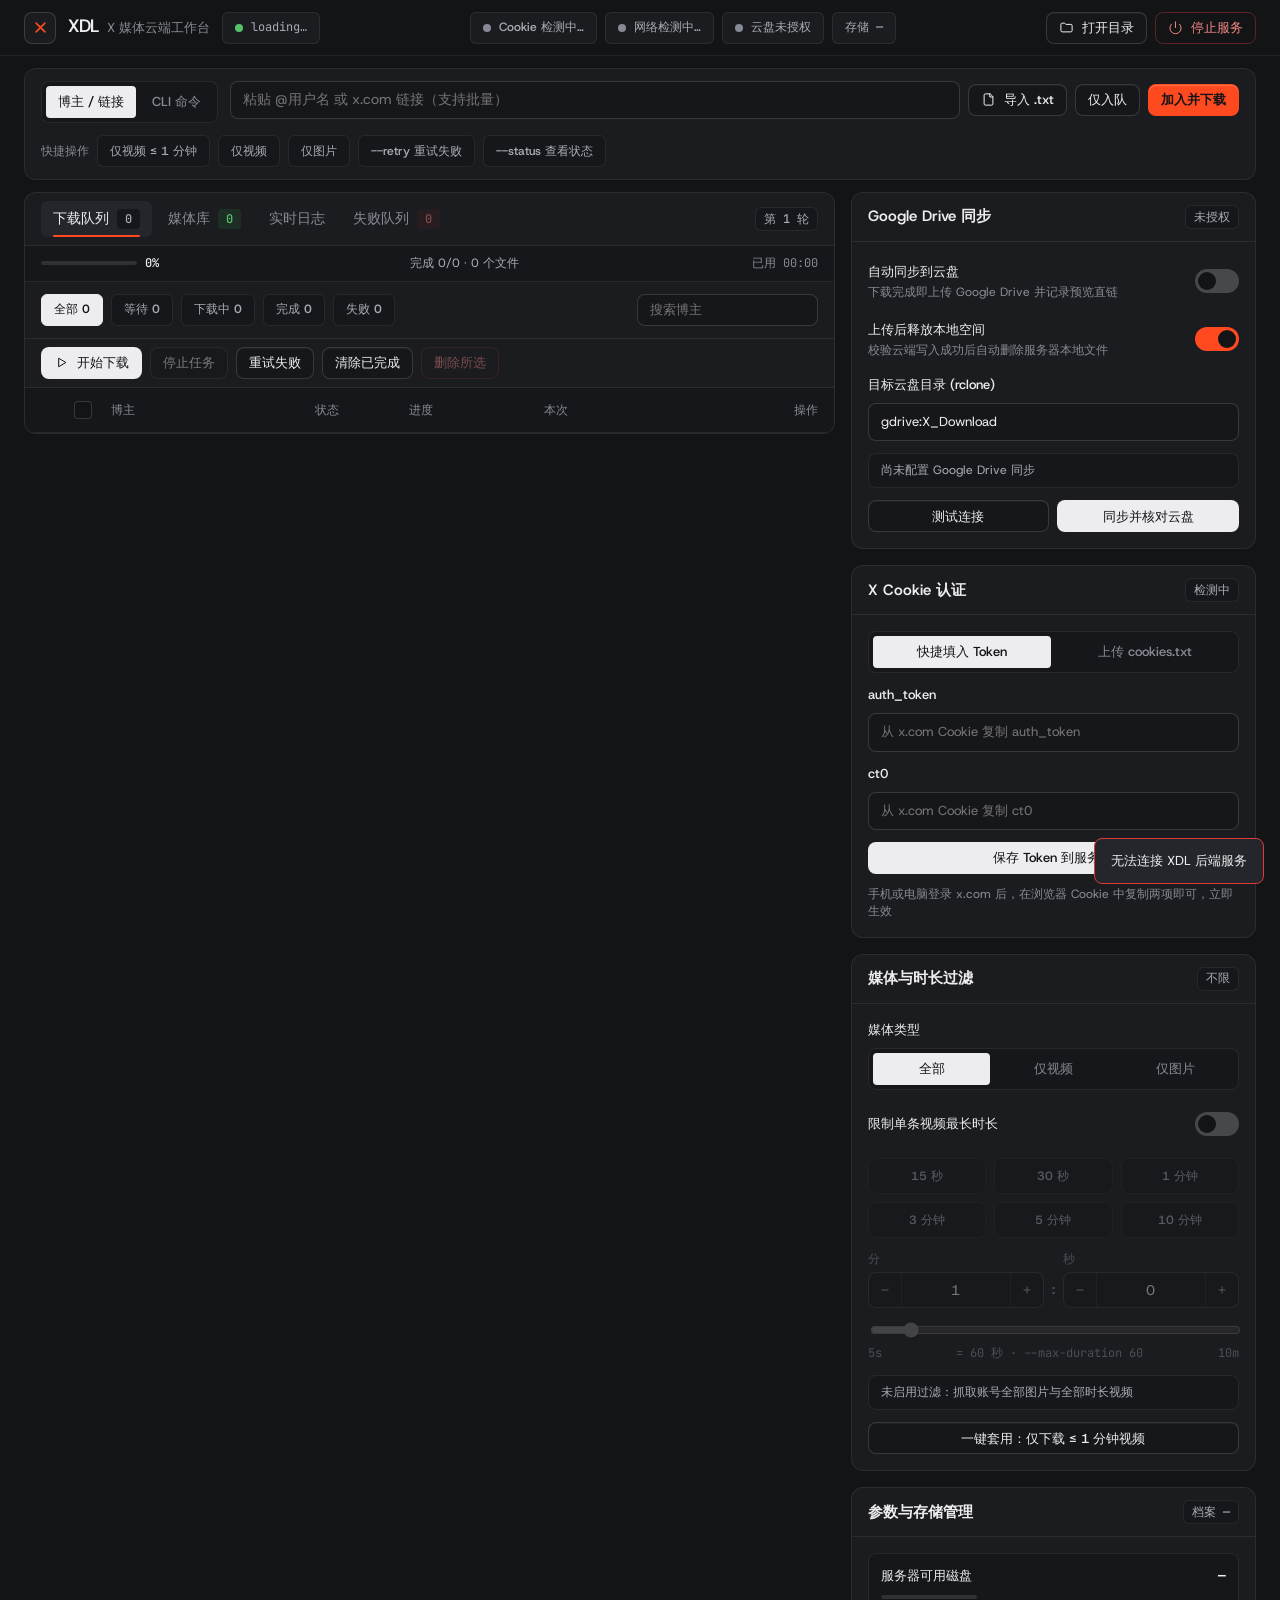
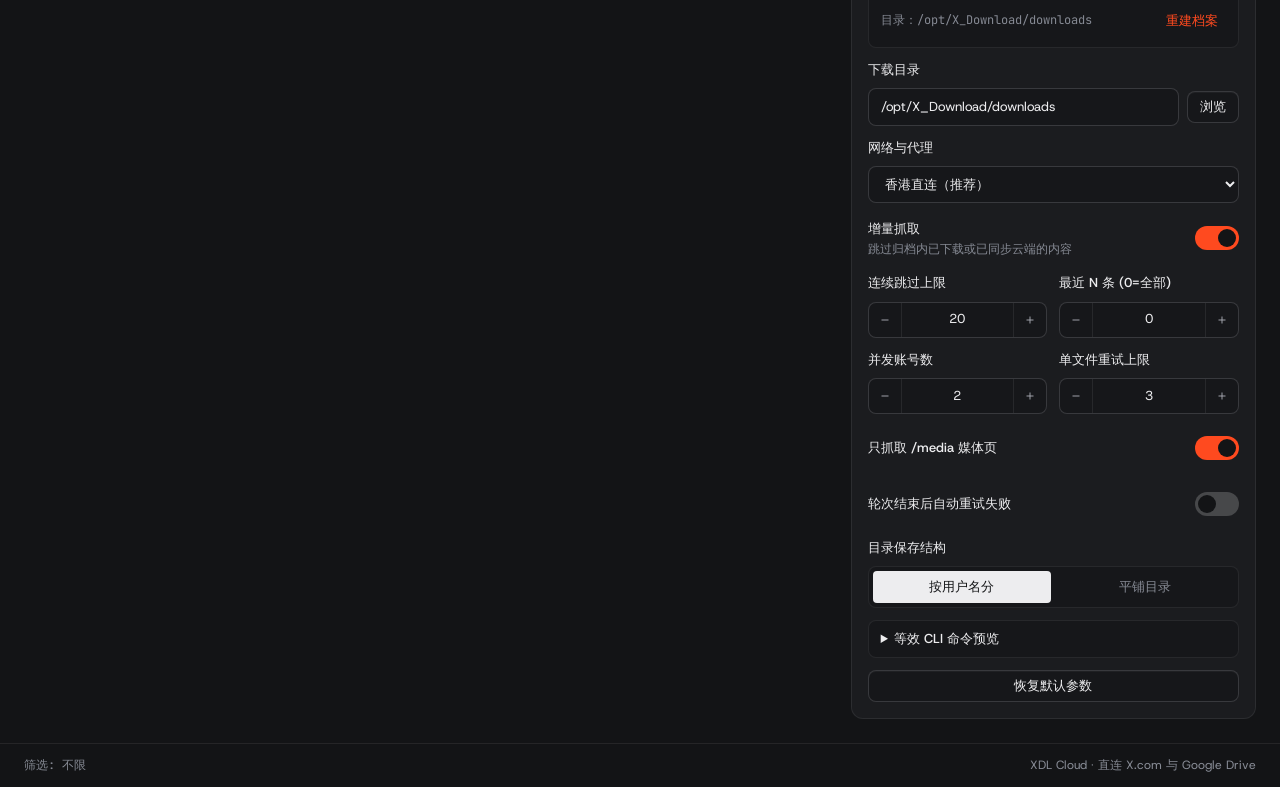
==== commit 6708ebe2: "fix: keep workspace controls visible at narrow widths" ====
--- a/xdl-gui/index.html
+++ b/xdl-gui/index.html
@@ -140,8 +140,8 @@
       <section class="panel workspace-panel" aria-labelledby="workspace-tabs-title">
         <div class="panel-head workspace-head">
           <h1 id="workspace-tabs-title" class="sr-only">XDL 任务与媒体工作区</h1>
-          <div class="mob-view-head" aria-hidden="true">
-            <strong class="mob-view-title" id="mob-view-title">媒体库</strong>
+          <div class="mob-view-head">
+            <h2 class="mob-view-title" id="mob-view-title">媒体库</h2>
             <span class="mob-view-meta mono" id="mob-view-meta"></span>
           </div>
           <div class="viewtabs" role="tablist" aria-label="工作区视图">
@@ -362,6 +362,7 @@
       <!-- Right 4 Columns: Filters, Cloud Sync (方案 A), Cookies & Parameters -->
       <div class="side-backdrop hidden" id="side-backdrop"></div>
       <aside class="workspace-side" id="workspace-side" aria-label="筛选、云盘同步与系统参数">
+        <h2 class="mobile-settings-title">设置与同步</h2>
         <div class="side-drawer-head tablet-only">
           <strong>筛选、云盘同步与配置</strong>
           <button class="iconbtn" id="btn-close-side" type="button" aria-label="关闭设置面板">
--- a/xdl-gui/styles.css
+++ b/xdl-gui/styles.css
@@ -670,7 +670,7 @@
   flex-wrap: wrap;
 }
 
-.mob-view-head { display: none; }
+.mob-view-head, .mobile-settings-title { display: none; }
 
 .viewtabs {
   display: flex;
@@ -2009,11 +2009,93 @@
   }
 }
 
-@media (max-width: 899px) and (min-width: 640px) {
+@media (max-width: 1023px) {
+  /* 44x44 checkbox hit target with a 20x20 visual box on touch layouts. */
+  .m-check {
+    width: 44px;
+    height: 44px;
+    border: 0;
+    background: transparent;
+    position: relative;
+  }
+  .m-check::after {
+    content: "";
+    position: absolute;
+    width: 20px;
+    height: 20px;
+    border-radius: 5px;
+    border: 1px solid var(--line-strong);
+    background: var(--p-bg);
+    transition: background-color var(--m-in) var(--m-ease), border-color var(--m-in) var(--m-ease);
+  }
+  .m-check:checked { background: transparent; border-color: transparent; }
+  .m-check:checked::after { background: var(--p-accent); border-color: var(--p-accent); }
+  .m-check::before {
+    position: relative;
+    z-index: 1;
+    width: 10px;
+    height: 6px;
+  }
+  .q-check, .f-check { width: 44px; height: 44px; }
+}
+
+@media (min-width: 1024px) and (max-width: 1199px) {
   .qhead, .qrow {
-    grid-template-columns: 28px minmax(140px, 1.5fr) 76px minmax(96px, 0.9fr) minmax(96px, 0.9fr) 144px;
-  }
-  .q-grip { display: none; }
+    grid-template-columns: 28px minmax(0, 1.5fr) 72px minmax(88px, 0.8fr) 152px;
+  }
+  .q-grip, .q-files { display: none; }
+}
+
+@media (min-width: 640px) and (max-width: 1023px) {
+  .qhead, .qrow {
+    grid-template-columns: 44px minmax(0, 1.5fr) 72px minmax(88px, 0.8fr) 188px;
+  }
+  .q-grip, .q-files { display: none; }
+  .q-check, .f-check { min-width: 44px; min-height: 44px; }
+  .fhead, .frow {
+    grid-template-columns: 44px minmax(0, 1.8fr) 88px 64px 84px 76px;
+  }
+
+  /* Tablet controls use the same 44px touch target as the phone layout. */
+  .envchip, .urlchip { height: 44px; min-height: 44px; }
+  .btn, .btn-sm, .iconbtn, .seg-btn, .chip, .preset-btn, .viewtab, .cmd-chip,
+  .search, .select-sm, .sortbtn, .media-row,
+  .field input[type="text"],
+  .field input[type="password"],
+  .field input[type="number"],
+  .field select,
+  .inputrow input,
+  .input-mode-box textarea,
+  .input-mode-box input,
+  .linkbtn,
+  .check-inline,
+  .cmd-preview summary {
+    min-height: 44px;
+  }
+  .iconbtn { width: 44px; min-width: 44px; height: 44px; }
+  .stepper { height: 48px; }
+  .stepper button { width: 44px; min-height: 46px; }
+  .stepper input { min-height: 46px !important; }
+  .range-wrap input[type="range"] { min-height: 44px; }
+  .cmd-preview summary { display: flex; align-items: center; }
+  .pw-wrap input { padding-right: 48px; }
+  .pw-toggle { width: 44px; height: 44px; right: 0; }
+}
+
+/* Give media-list actions their own row before the desktop panel gets cramped. */
+@media (min-width: 640px) and (max-width: 1399px) {
+  .crow {
+    grid-template-columns: 36px minmax(0, 1fr) auto;
+    grid-template-areas:
+      "thumb name size"
+      "thumb source ops";
+  }
+  .crow > .crow-thumb, .crow > .kdot { grid-area: thumb; }
+  .crow > .cname { grid-area: name; min-width: 0; }
+  .crow > .csize { grid-area: size; justify-self: end; }
+  .crow > .cid { grid-area: source; }
+  .crow > .ctime { display: none; }
+  .crow > .ops { grid-area: ops; flex-wrap: wrap; }
 }
 
 /* ---------- Mobile Breakpoint (<= 639px, verified at 390px & 320px) ---------- */
@@ -2046,6 +2128,9 @@
   #btn-logout span { display: none; }
 
   .envchip { min-height: 44px; height: 44px; padding: 0 var(--s-3); }
+  .topbar-inner > .envchips { flex-wrap: wrap; overflow: visible; }
+  .envchips #env-cookies, .envchips #env-cloud { flex: 1 1 0; justify-content: center; }
+  #env-filter { flex: 1 0 100%; justify-content: center; }
   body[data-mobile-tab="done"] .envchips,
   body[data-mobile-tab="logs"] .envchips {
     display: none;
@@ -2085,39 +2170,6 @@
   .linkbtn { padding: 0 var(--s-2); }
   .cmd-preview summary { display: flex; align-items: center; }
 
-  /* 44x44 accessible checkbox hit target with 20x20 visual box */
-  .m-check {
-    width: 44px;
-    height: 44px;
-    border: 0;
-    background: transparent;
-    position: relative;
-  }
-  .m-check::after {
-    content: "";
-    position: absolute;
-    width: 20px;
-    height: 20px;
-    border-radius: 5px;
-    border: 1px solid var(--line-strong);
-    background: var(--p-bg);
-    transition: background-color var(--m-in) var(--m-ease), border-color var(--m-in) var(--m-ease);
-  }
-  .m-check:checked {
-    background: transparent;
-    border-color: transparent;
-  }
-  .m-check:checked::after {
-    background: var(--p-accent);
-    border-color: var(--p-accent);
-  }
-  .m-check::before {
-    position: relative;
-    z-index: 1;
-    width: 10px;
-    height: 6px;
-  }
-
   .q-check, .f-check { width: 44px; height: 44px; }
 
   .stepper { height: 48px; }
@@ -2174,6 +2226,11 @@
   .mob-view-meta {
     font-size: 12px;
     color: var(--p-muted);
+  }
+  .mobile-settings-title {
+    display: block;
+    padding: 0 var(--s-1);
+    font: 600 18px/1.4 var(--font-display);
   }
 
   /* Compact 1-row Statusbar */
@@ -2440,7 +2497,7 @@
 
   .mob-badge {
     position: absolute;
-    top: 4px;
+    top: 8px;
     right: calc(50% - 26px);
     min-width: 20px;
     height: 18px;
@@ -2457,7 +2514,7 @@
   }
   .mob-dot {
     position: absolute;
-    top: 8px;
+    top: 10px;
     right: calc(50% - 16px);
     width: 8px;
     height: 8px;
@@ -2470,6 +2527,9 @@
 /* ---------- Ultra-Compact Phone (<= 359px, e.g. 320px) ---------- */
 @media (max-width: 359px) {
   .urlchip { max-width: 132px; }
+  .input-mode-box textarea { min-height: 64px; }
+  .statusbar { flex-wrap: wrap; }
+  .sb-stats { flex: 1 0 100%; order: 3; white-space: normal; }
   .stepper button { width: 40px; }
 
   .done-actions-bar {
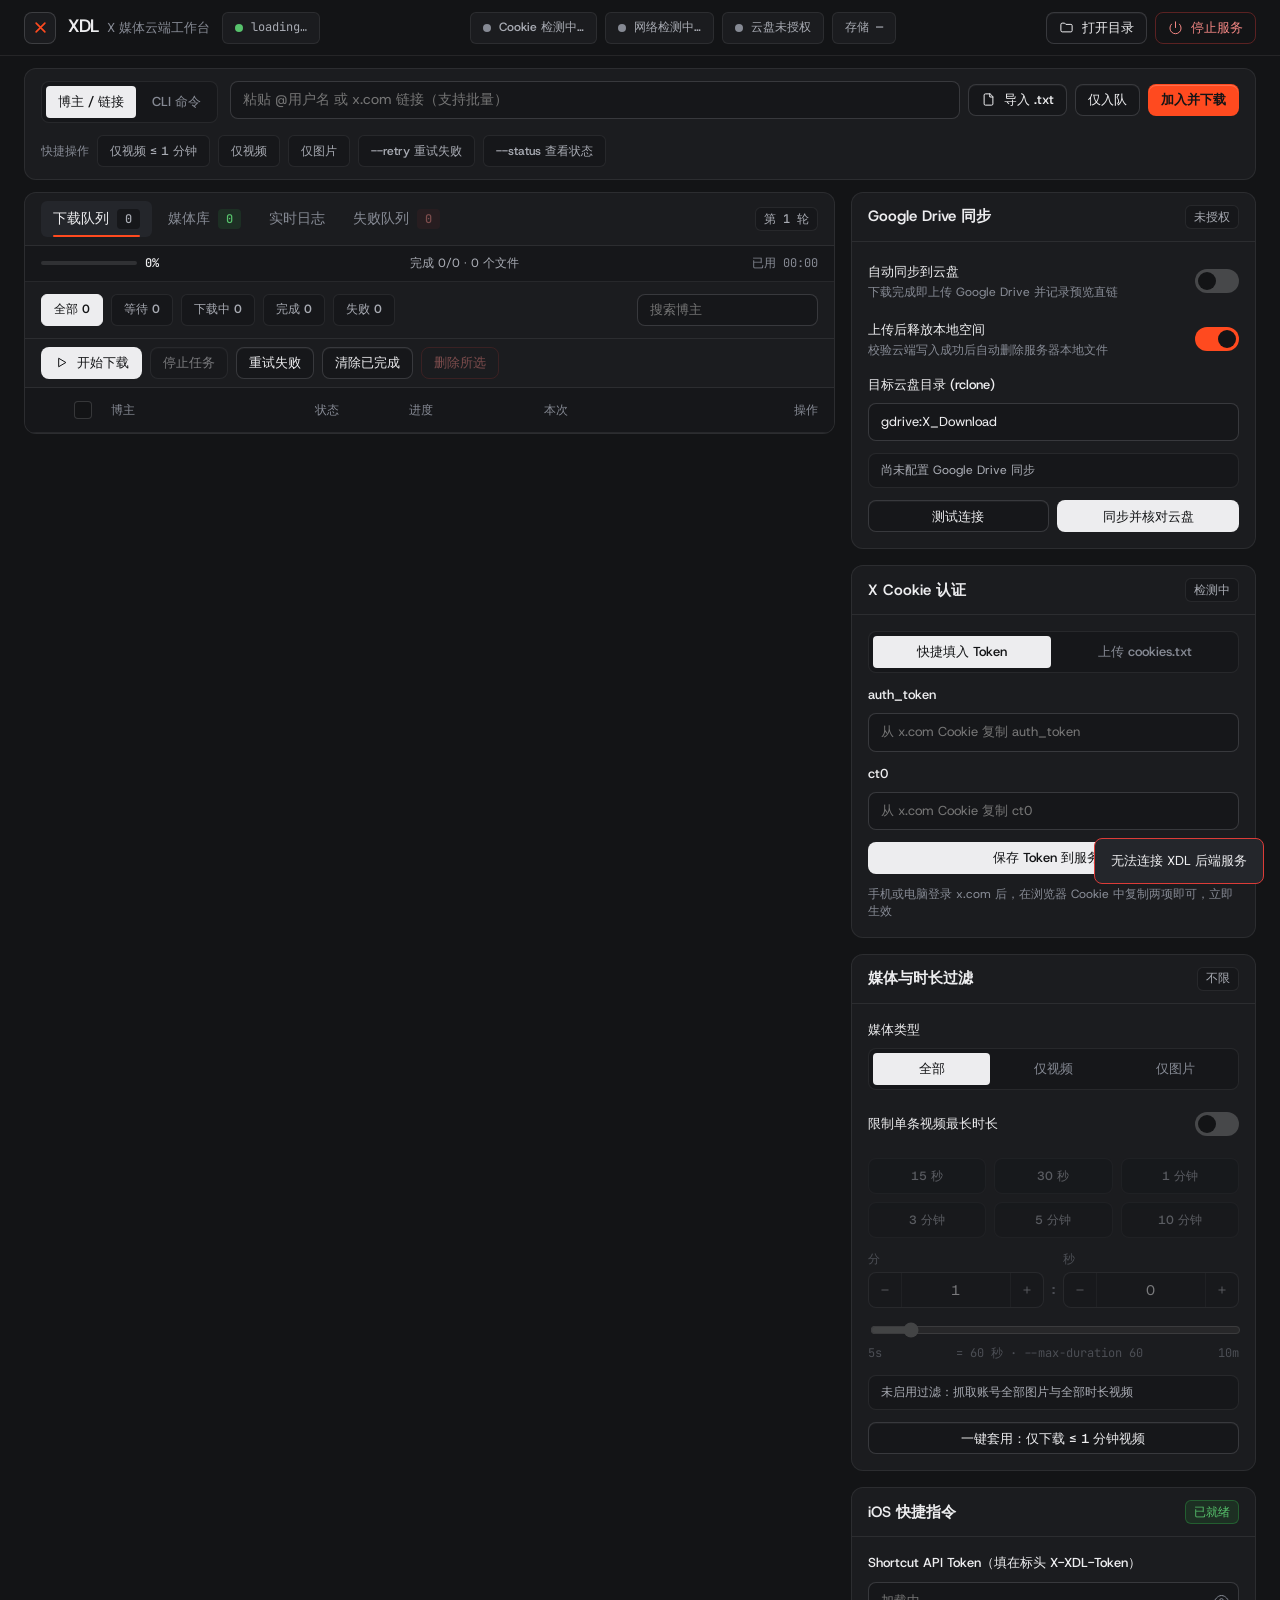
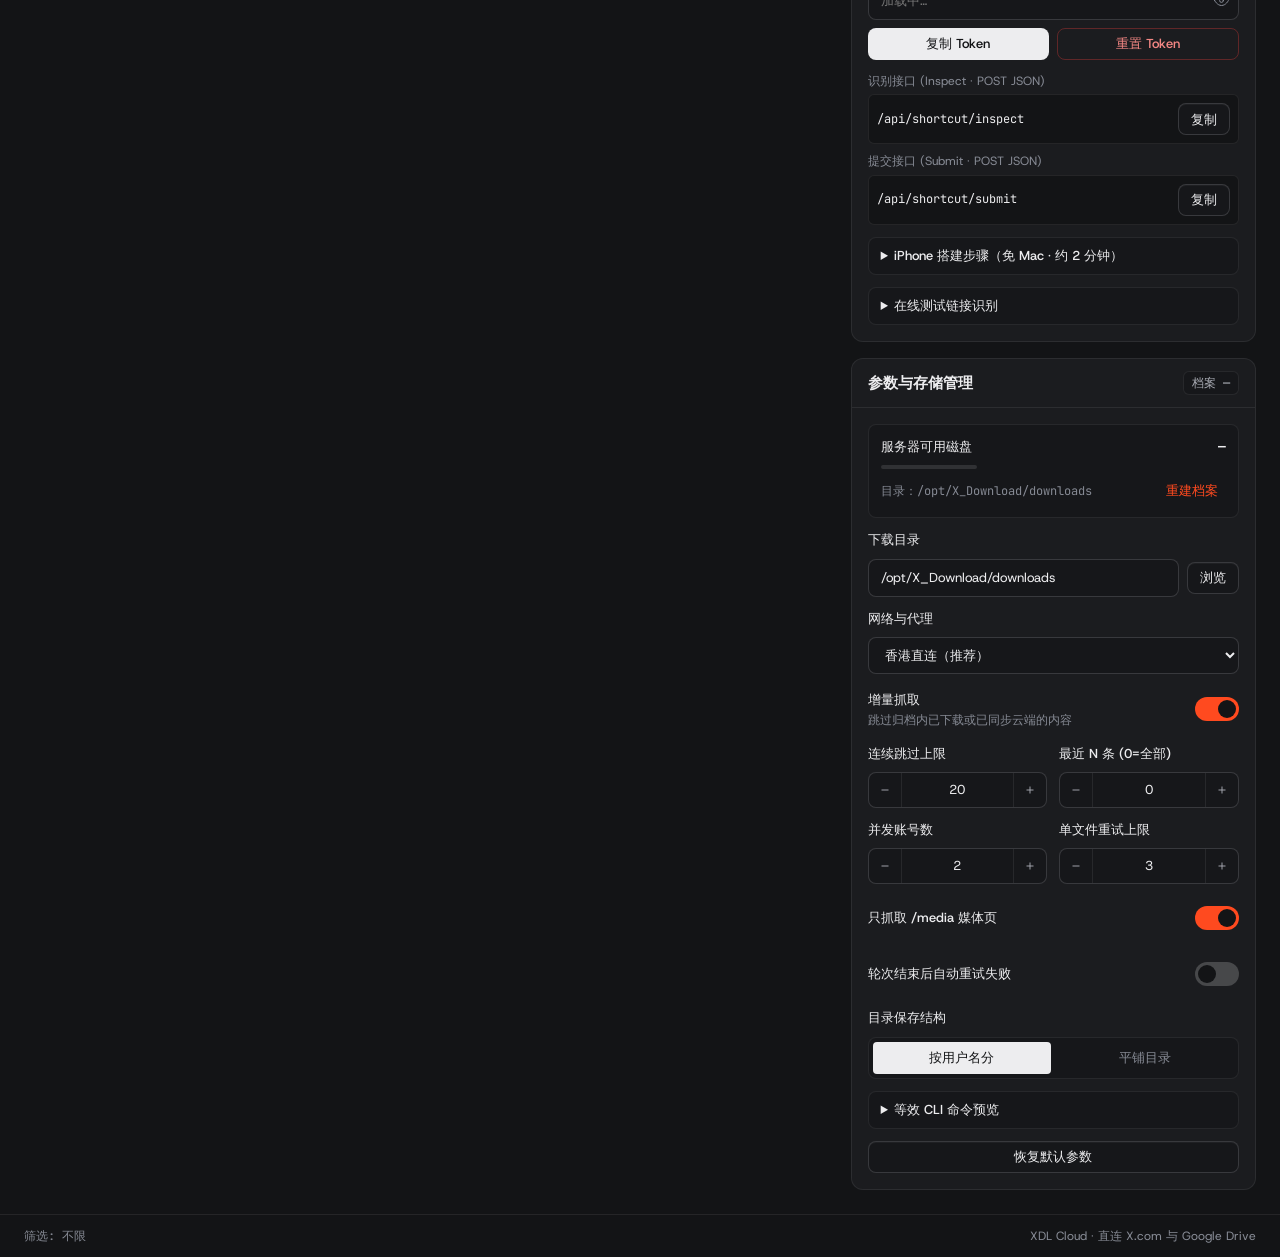
==== commit 03b4f8cd: "feat: add iOS Shortcuts integration and single-tweet tasks - Add token-protected inspect and submit " ====
--- a/xdl-gui/index.html
+++ b/xdl-gui/index.html
@@ -534,7 +534,82 @@
           </div>
         </section>
 
-        <!-- Card 4: Download Parameters & Storage -->
+        <!-- Card 4: iOS Shortcuts Integration (TVDL Style) -->
+        <section class="panel shortcut-panel" id="shortcut-panel" aria-labelledby="shortcut-title">
+          <div class="panel-head">
+            <h2 id="shortcut-title">iOS 快捷指令</h2>
+            <span class="tag tag-ok" id="shortcut-status-tag">已就绪</span>
+          </div>
+          <div class="panel-body">
+            <div class="field" id="shortcut-token-wrap">
+              <label for="shortcut-token-input">Shortcut API Token（填在标头 X-XDL-Token）</label>
+              <div class="pw-wrap">
+                <input id="shortcut-token-input" type="password" readonly autocomplete="off" spellcheck="false" value="" placeholder="加载中…" aria-label="Shortcut API Token">
+                <button class="pw-toggle" type="button" data-pw-target="shortcut-token-input" aria-label="显示密码" aria-pressed="false">
+                  <svg viewBox="0 0 24 24" width="15" height="15" fill="none" stroke="currentColor" stroke-width="1.6" stroke-linecap="round" stroke-linejoin="round" aria-hidden="true"><path d="M1 12s4-8 11-8 11 8 11 8-4 8-11 8-11-8-11-8z"/><circle cx="12" cy="12" r="3"/></svg>
+                </button>
+              </div>
+              <div class="btnrow">
+                <button class="btn primary btn-sm" id="btn-copy-shortcut-token" type="button">复制 Token</button>
+                <button class="btn danger-ghost btn-sm" id="btn-rotate-shortcut-token" type="button">重置 Token</button>
+              </div>
+            </div>
+
+            <p class="fieldnote hidden" id="shortcut-noauth-note">当前未开启密码保护，iPhone 快捷指令无需填写请求标头 Token。</p>
+
+            <div class="shortcut-endpoints">
+              <div class="shortcut-endpoint-item">
+                <span class="shortcut-endpoint-label">识别接口 (Inspect · POST JSON)</span>
+                <div class="code-copy-row">
+                  <code class="mono" id="shortcut-inspect-url">/api/shortcut/inspect</code>
+                  <button class="btn ghost btn-sm" type="button" data-copy-target="shortcut-inspect-url">复制</button>
+                </div>
+              </div>
+              <div class="shortcut-endpoint-item">
+                <span class="shortcut-endpoint-label">提交接口 (Submit · POST JSON)</span>
+                <div class="code-copy-row">
+                  <code class="mono" id="shortcut-submit-url">/api/shortcut/submit</code>
+                  <button class="btn ghost btn-sm" type="button" data-copy-target="shortcut-submit-url">复制</button>
+                </div>
+              </div>
+            </div>
+
+            <details class="cmd-preview shortcut-guide">
+              <summary>iPhone 搭建步骤（免 Mac · 约 2 分钟）</summary>
+              <ol class="shortcut-steps">
+                <li><strong>新建快捷指令</strong>：命名“XDL 下载”，开启<strong>在共享表单中显示</strong>，仅选 <strong>URL</strong> 和 <strong>文本</strong>，无输入时设为<strong>从剪贴板获取</strong>。</li>
+                <li><strong>保存令牌</strong>：添加<strong>文本</strong>动作并粘贴上方 Token（若需点击复制关键字段名，请使用下方一键复制芯片）。</li>
+                <li><strong>识别链接</strong>：添加<strong>获取 URL 的内容</strong>访问 Inspect 接口（方法 <strong>POST</strong>，标头 <code>X-XDL-Token</code> = Token，请求体 JSON 含 <code>url</code> = 快捷指令输入）。</li>
+                <li><strong>引用转发二选一</strong>：加<strong>如果</strong> <code>词典值(isQuote)</code> 是 <code>yes</code> → <strong>从列表中选择</strong> <code>词典值(scopeOptions)</code> 存为 <code>scope</code>；否则留空。</li>
+                <li><strong>视频时长限制框</strong>：<strong>从列表中选择</strong> <code>词典值(durationOptions)</code> 存为 <code>dur</code>；如果 <code>dur</code> 是 <code>自定义时长</code> → <strong>要求输入</strong> 存为 <code>customDur</code>。</li>
+                <li><strong>提交并通知</strong>：<strong>POST</strong> 请求 Submit 接口（JSON：<code>url</code>、<code>scopeChoice</code>=<code>scope</code>、<code>durationChoice</code>=<code>dur</code>、<code>customDuration</code>=<code>customDur</code>），最后<strong>显示通知</strong> <code>词典值(message)</code>。</li>
+              </ol>
+              <div class="shortcut-copy-chips" aria-label="快捷复制字段名">
+                <button class="copy-chip mono" type="button" data-copy-text="X-XDL-Token">X-XDL-Token</button>
+                <button class="copy-chip mono" type="button" data-copy-text="isQuote">isQuote</button>
+                <button class="copy-chip mono" type="button" data-copy-text="scopeOptions">scopeOptions</button>
+                <button class="copy-chip mono" type="button" data-copy-text="durationOptions">durationOptions</button>
+                <button class="copy-chip" type="button" data-copy-text="自定义时长">自定义时长</button>
+                <button class="copy-chip mono" type="button" data-copy-text="scopeChoice">scopeChoice</button>
+                <button class="copy-chip mono" type="button" data-copy-text="durationChoice">durationChoice</button>
+                <button class="copy-chip mono" type="button" data-copy-text="customDuration">customDuration</button>
+                <button class="copy-chip mono" type="button" data-copy-text="message">message</button>
+              </div>
+              <p class="fieldnote">分享推文或主页时默认抓取图片 + 所选时长限制的视频（全局生效）；引用转发仅额外询问“只下载这条”或“下载 @原作者 全部”。</p>
+            </details>
+
+            <details class="cmd-preview shortcut-test">
+              <summary>在线测试链接识别</summary>
+              <div class="inputrow">
+                <input id="shortcut-test-url" type="url" spellcheck="false" placeholder="粘贴 X 推文、引用转发或主页链接" aria-label="测试识别 X 链接">
+                <button class="btn primary btn-sm" id="btn-shortcut-test" type="button">识别</button>
+              </div>
+              <div class="rule-summary hidden" id="shortcut-test-result" aria-live="polite"></div>
+            </details>
+          </div>
+        </section>
+
+        <!-- Card 5: Download Parameters & Storage -->
         <section class="panel settings-panel" aria-labelledby="settings-title">
           <div class="panel-head">
             <h2 id="settings-title">参数与存储管理</h2>
--- a/xdl-gui/styles.css
+++ b/xdl-gui/styles.css
@@ -1010,6 +1010,16 @@
   font-size: 12px;
   line-height: 1.2;
 }
+.q-kind-pill {
+  flex: none;
+  padding: 2px var(--s-2);
+  border-radius: var(--r-xs);
+  background: var(--p-raise);
+  border: 1px solid var(--line-strong);
+  color: var(--p-ink-2);
+  font-size: 12px;
+  line-height: 1.2;
+}
 
 .q-status { display: flex; justify-content: flex-start; }
 .st {
@@ -1404,14 +1414,21 @@
   color: var(--p-ink);
   font-size: 13px;
 }
-.field :is(input, select):focus {
+.field :is(input, select):focus,
+.inputrow input:focus {
   outline: none;
   border-color: var(--p-accent);
   box-shadow: 0 0 0 1px var(--p-accent);
 }
 .field :is(input, select):disabled { opacity: 0.45; }
+.field input,
+.inputrow input,
+.pw-wrap input {
+  min-width: 0;
+}
 
 .inputrow { display: flex; align-items: center; gap: var(--s-2); }
+.inputrow input { flex: 1; }
 .btnrow { display: flex; align-items: center; gap: var(--s-2); flex-wrap: wrap; }
 .btnrow > .btn { flex: 1; }
 
@@ -1520,6 +1537,83 @@
 }
 
 .ck-pane { display: flex; flex-direction: column; gap: var(--s-3); }
+
+/* iOS Shortcut Card */
+.shortcut-endpoints {
+  display: flex;
+  flex-direction: column;
+  gap: var(--s-2);
+}
+.shortcut-endpoint-item {
+  display: flex;
+  flex-direction: column;
+  gap: var(--s-1);
+  min-width: 0;
+}
+.shortcut-endpoint-label {
+  font-size: 12px;
+  color: var(--p-muted);
+}
+.shortcut-endpoint-item .code-copy-row code {
+  white-space: normal;
+  word-break: break-all;
+  overflow: visible;
+  line-height: 1.4;
+}
+.shortcut-guide,
+.shortcut-test {
+  display: flex;
+  flex-direction: column;
+}
+.shortcut-guide[open],
+.shortcut-test[open] {
+  gap: var(--s-3);
+}
+.shortcut-steps {
+  margin: 0;
+  padding-left: 18px;
+  display: flex;
+  flex-direction: column;
+  gap: var(--s-2);
+  font-size: 12px;
+  line-height: 1.55;
+  color: var(--p-ink-2);
+}
+.cmd-preview .shortcut-steps code {
+  display: inline;
+  margin: 0;
+  padding: 1px 5px;
+  border-radius: var(--r-xs);
+  background: var(--p-bg);
+  border: 1px solid var(--line);
+  font-size: 12px;
+  color: var(--p-ink);
+  word-break: break-word;
+  white-space: normal;
+}
+.shortcut-copy-chips {
+  display: flex;
+  flex-wrap: wrap;
+  gap: var(--s-1);
+}
+.copy-chip {
+  display: inline-flex;
+  align-items: center;
+  justify-content: center;
+  min-height: 28px;
+  padding: 0 var(--s-2);
+  border-radius: var(--r-xs);
+  border: 1px solid var(--line);
+  background: var(--p-bg);
+  color: var(--p-ink-2);
+  font-size: 12px;
+  transition: color var(--m-out) var(--m-ease), border-color var(--m-out) var(--m-ease), background-color var(--m-out) var(--m-ease);
+}
+.copy-chip:hover {
+  color: var(--p-ink);
+  border-color: var(--line-strong);
+  background: var(--p-raise);
+}
 
 /* Duration Filter Box */
 .duration-box { display: flex; flex-direction: column; gap: var(--s-3); }
@@ -2069,7 +2163,9 @@
   .input-mode-box input,
   .linkbtn,
   .check-inline,
-  .cmd-preview summary {
+  .cmd-preview summary,
+  .copy-chip,
+  .code-copy-row .btn {
     min-height: 44px;
   }
   .iconbtn { width: 44px; min-width: 44px; height: 44px; }
@@ -2163,9 +2259,12 @@
   .input-mode-box input,
   .linkbtn,
   .check-inline,
-  .cmd-preview summary {
+  .cmd-preview summary,
+  .copy-chip,
+  .code-copy-row .btn {
     min-height: 44px;
   }
+  .copy-chip { padding: 0 var(--s-3); }
   .iconbtn { min-width: 44px; width: 44px; height: 44px; }
   .linkbtn { padding: 0 var(--s-2); }
   .cmd-preview summary { display: flex; align-items: center; }
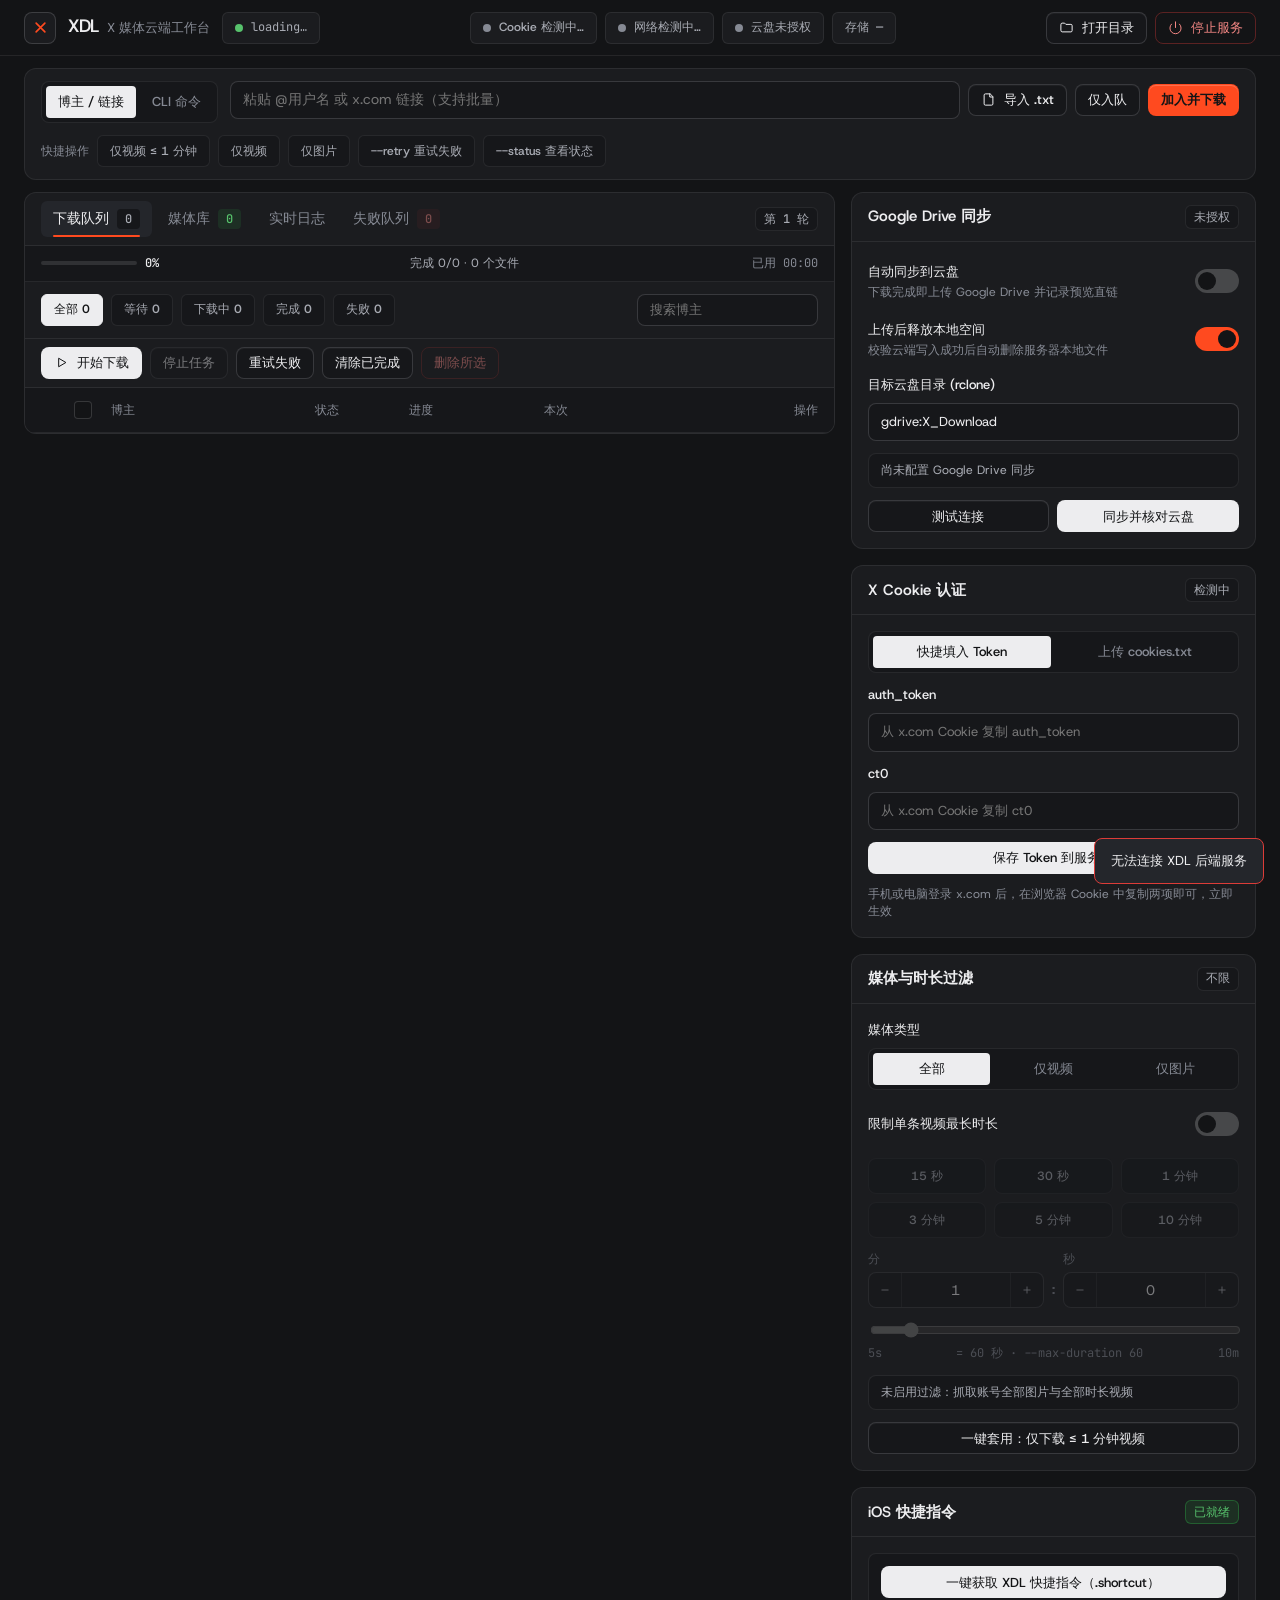
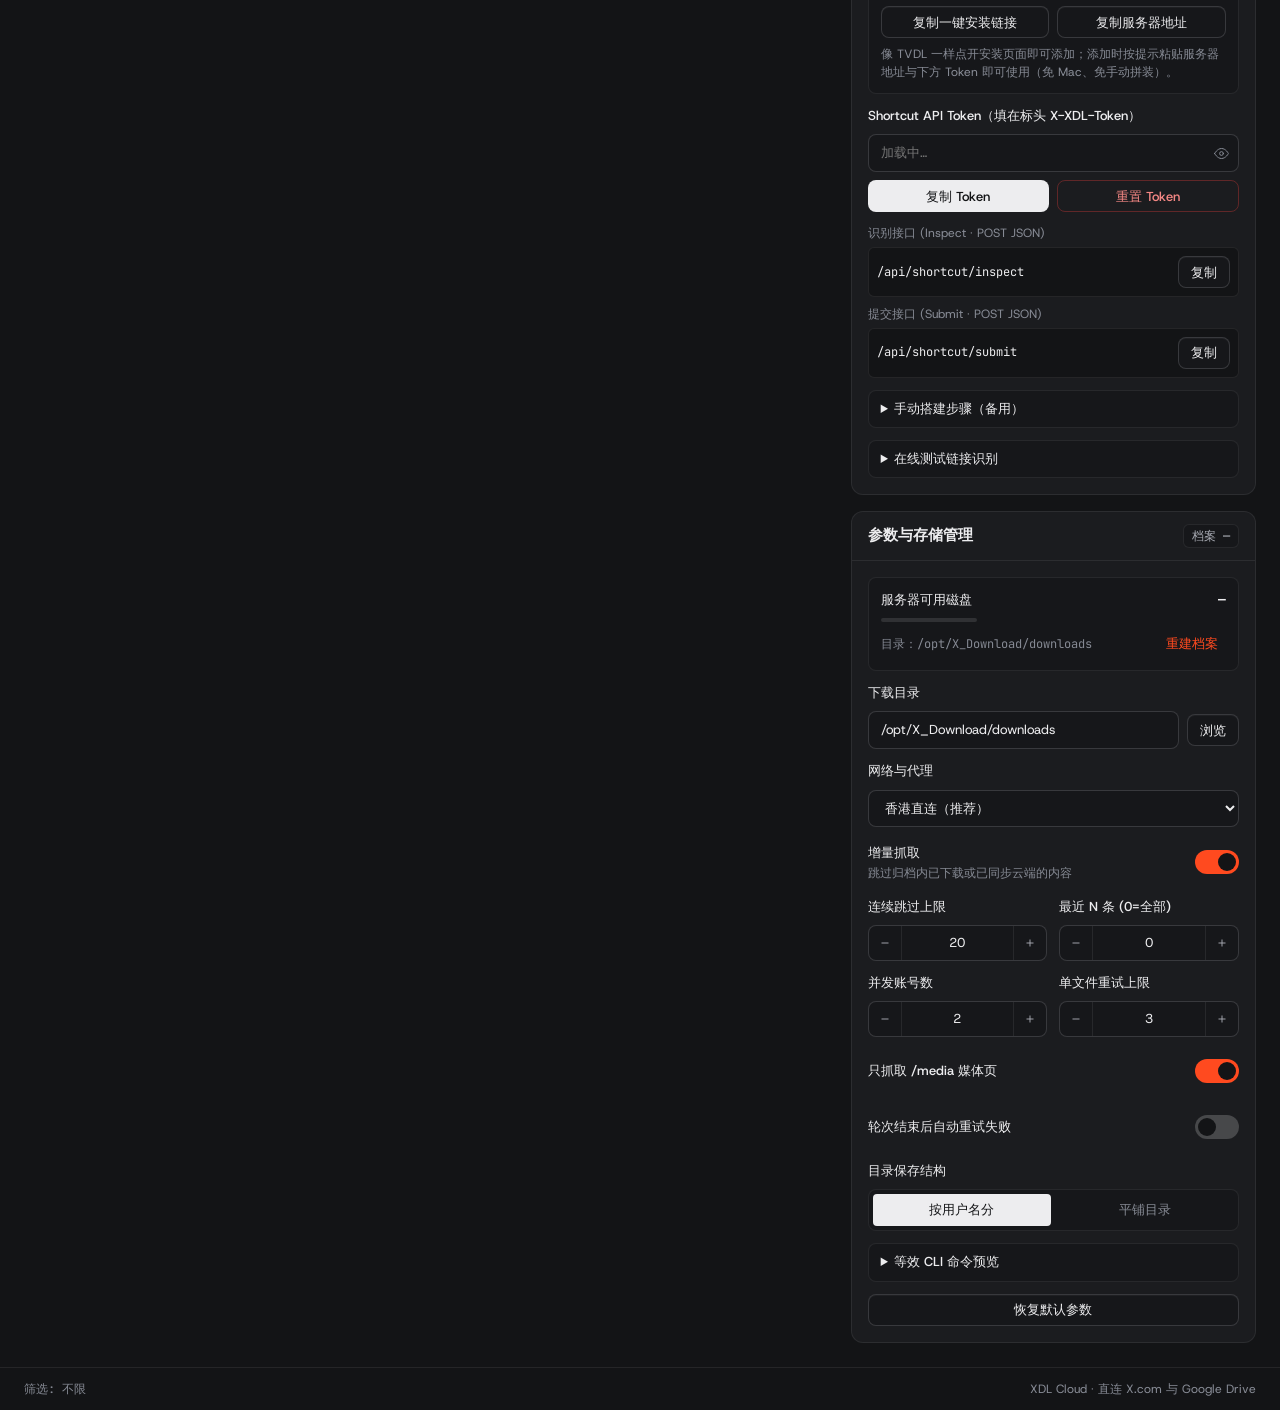
==== commit fca4535f: "feat: add one-click signed iOS shortcut installer - Serve `/shortcut` install page and signed `.shor" ====
--- a/xdl-gui/index.html
+++ b/xdl-gui/index.html
@@ -541,6 +541,15 @@
             <span class="tag tag-ok" id="shortcut-status-tag">已就绪</span>
           </div>
           <div class="panel-body">
+            <div class="shortcut-install-cta">
+              <a class="btn primary btn-sm wide" id="btn-download-shortcut" href="/shortcut/XDL.shortcut">一键获取 XDL 快捷指令（.shortcut）</a>
+              <div class="btnrow">
+                <button class="btn ghost btn-sm" id="btn-copy-shortcut-link" type="button">复制一键安装链接</button>
+                <button class="btn ghost btn-sm" id="btn-copy-shortcut-origin" type="button">复制服务器地址</button>
+              </div>
+              <p class="fieldnote">像 TVDL 一样点开安装页面即可添加；添加时按提示粘贴服务器地址与下方 Token 即可使用（免 Mac、免手动拼装）。</p>
+            </div>
+
             <div class="field" id="shortcut-token-wrap">
               <label for="shortcut-token-input">Shortcut API Token（填在标头 X-XDL-Token）</label>
               <div class="pw-wrap">
@@ -575,7 +584,7 @@
             </div>
 
             <details class="cmd-preview shortcut-guide">
-              <summary>iPhone 搭建步骤（免 Mac · 约 2 分钟）</summary>
+              <summary>手动搭建步骤（备用）</summary>
               <ol class="shortcut-steps">
                 <li><strong>新建快捷指令</strong>：命名“XDL 下载”，开启<strong>在共享表单中显示</strong>，仅选 <strong>URL</strong> 和 <strong>文本</strong>，无输入时设为<strong>从剪贴板获取</strong>。</li>
                 <li><strong>保存令牌</strong>：添加<strong>文本</strong>动作并粘贴上方 Token（若需点击复制关键字段名，请使用下方一键复制芯片）。</li>
--- a/xdl-gui/styles.css
+++ b/xdl-gui/styles.css
@@ -1539,6 +1539,56 @@
 .ck-pane { display: flex; flex-direction: column; gap: var(--s-3); }
 
 /* iOS Shortcut Card */
+.shortcut-install-cta {
+  display: flex;
+  flex-direction: column;
+  gap: var(--s-2);
+  padding: var(--s-3);
+  border-radius: var(--r-md);
+  border: 1px solid var(--line);
+  background: var(--p-surface-2);
+}
+.shortcut-install-steps {
+  padding-left: 18px;
+  font-size: 13px;
+  line-height: 1.6;
+}
+.shortcut-landing-actions {
+  display: flex;
+  flex-direction: column;
+  gap: var(--s-2);
+}
+.shortcut-card-landing {
+  width: min(100%, 460px);
+}
+.shortcut-card-landing .login-brand {
+  align-items: center;
+  gap: var(--s-2);
+}
+.shortcut-card-landing .tb-brand {
+  min-width: 0;
+  flex: 1 1 auto;
+}
+.shortcut-card-landing .tb-titles {
+  min-width: 0;
+  flex: 1 1 auto;
+  flex-wrap: wrap;
+  gap: 3px var(--s-2);
+}
+.shortcut-card-landing .tb-title {
+  white-space: nowrap;
+}
+.shortcut-card-landing .tb-sub {
+  white-space: normal;
+}
+.shortcut-card-landing .tag {
+  flex: none;
+  white-space: nowrap;
+}
+.btn.is-disabled {
+  opacity: 0.45;
+  pointer-events: none;
+}
 .shortcut-endpoints {
   display: flex;
   flex-direction: column;
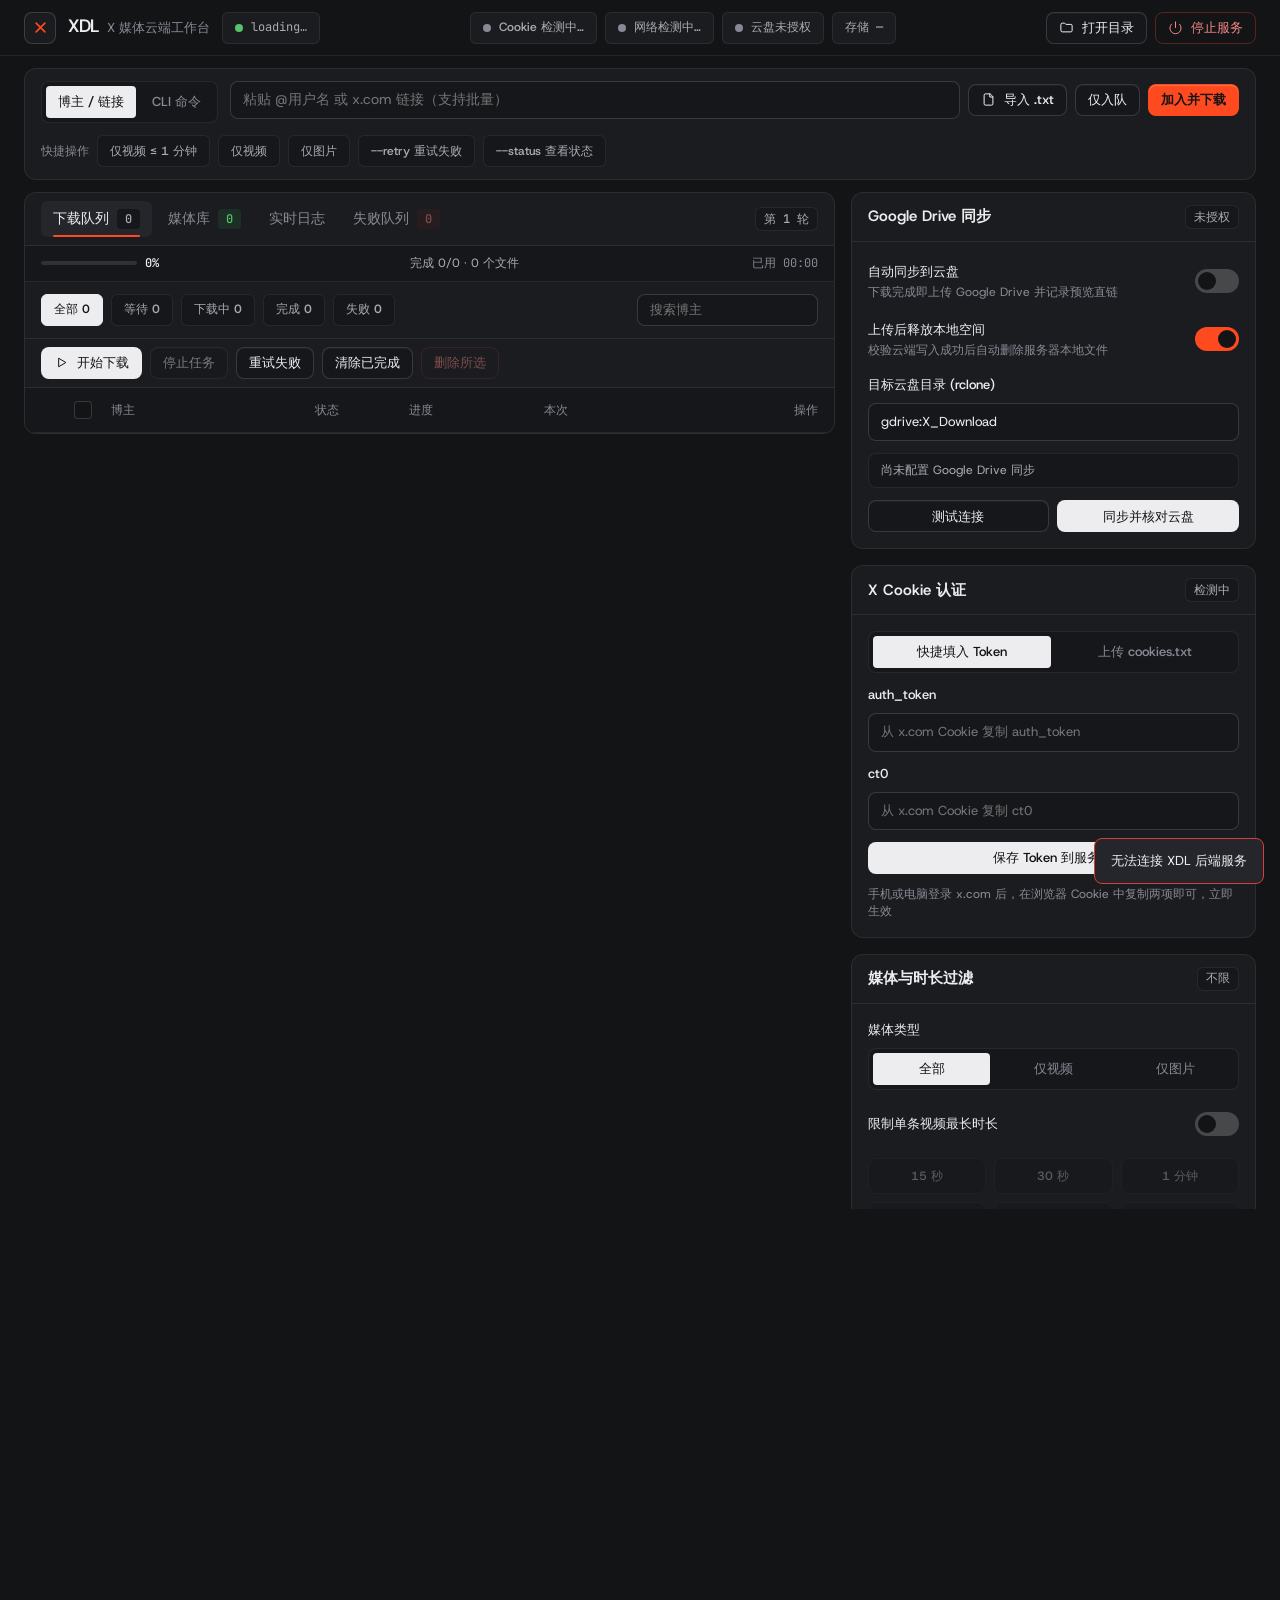
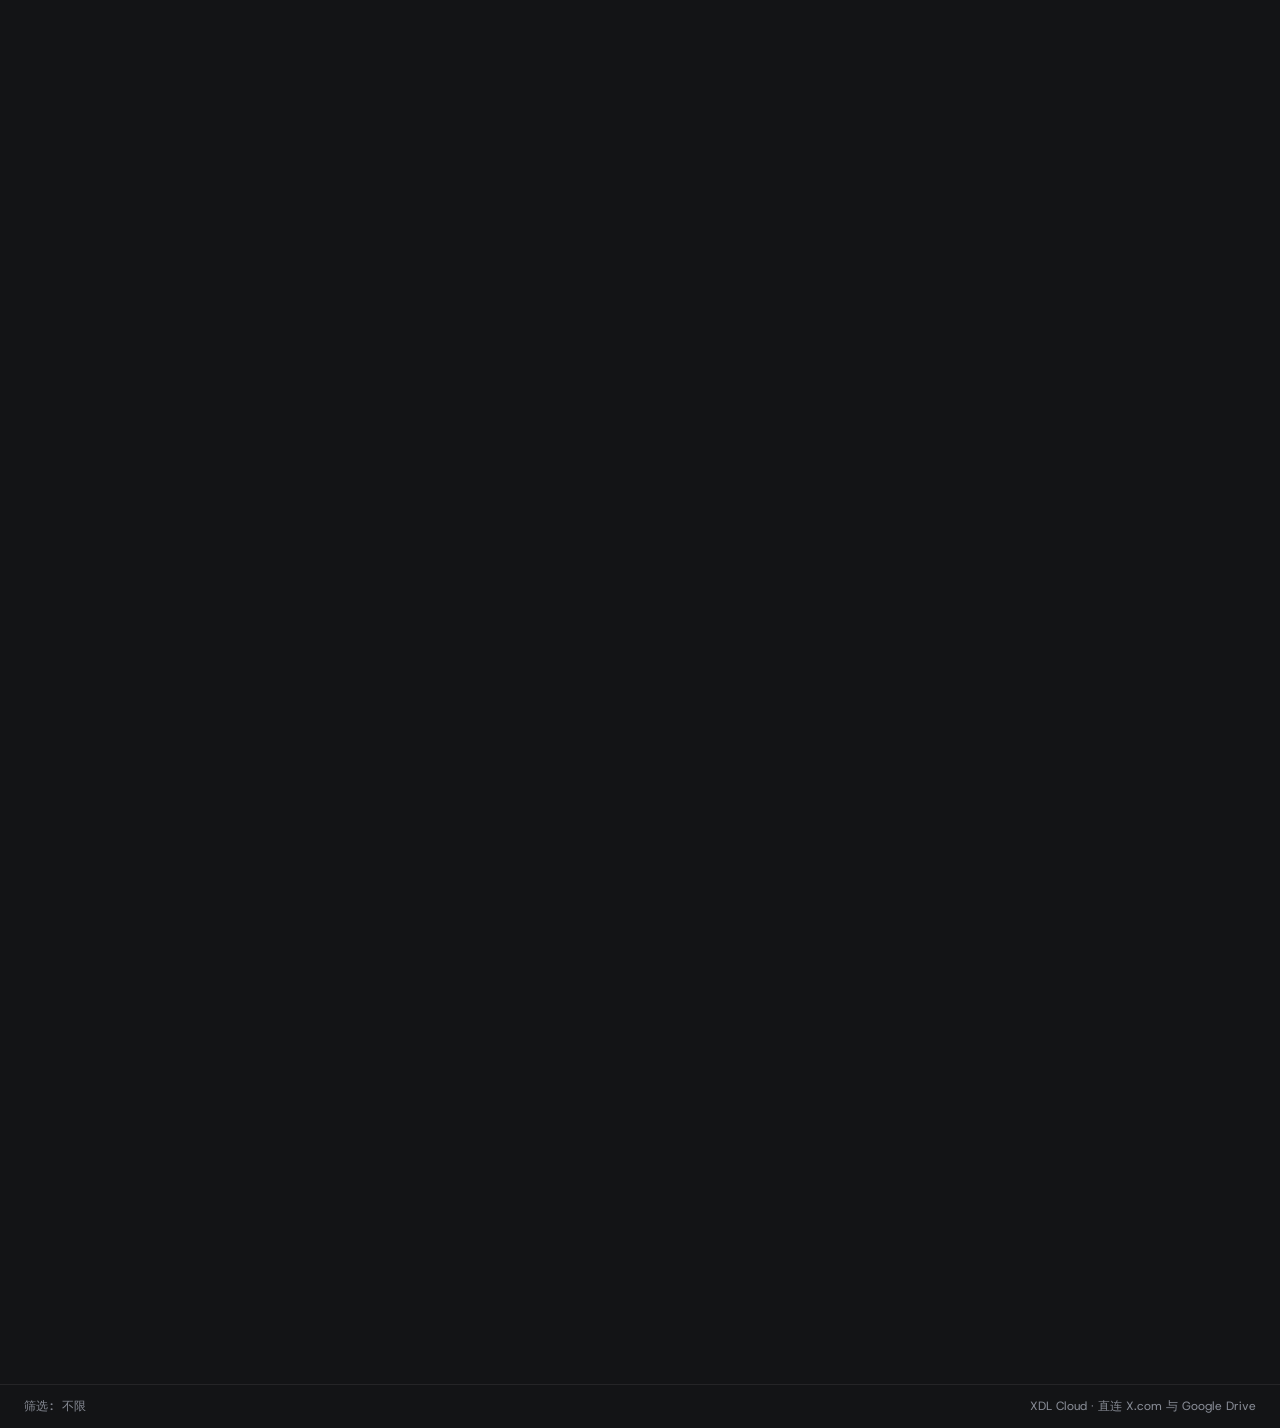
==== commit 09525508: "fix: remove shortcut import questions hang and add HTTP clipboard fallback - Drop WFWorkflowImportQu" ====
--- a/xdl-gui/index.html
+++ b/xdl-gui/index.html
@@ -547,7 +547,7 @@
                 <button class="btn ghost btn-sm" id="btn-copy-shortcut-link" type="button">复制一键安装链接</button>
                 <button class="btn ghost btn-sm" id="btn-copy-shortcut-origin" type="button">复制服务器地址</button>
               </div>
-              <p class="fieldnote">像 TVDL 一样点开安装页面即可添加；添加时按提示粘贴服务器地址与下方 Token 即可使用（免 Mac、免手动拼装）。</p>
+              <p class="fieldnote">下载并打开即可一键添加；添加后点快捷指令右上角 <strong>…</strong>，把服务器地址与下方 Token 粘贴到顶部前两个「文本」框即可使用（已规避 iOS 18.5+ / iOS 26 导入提问卡死问题）。</p>
             </div>
 
             <div class="field" id="shortcut-token-wrap">
